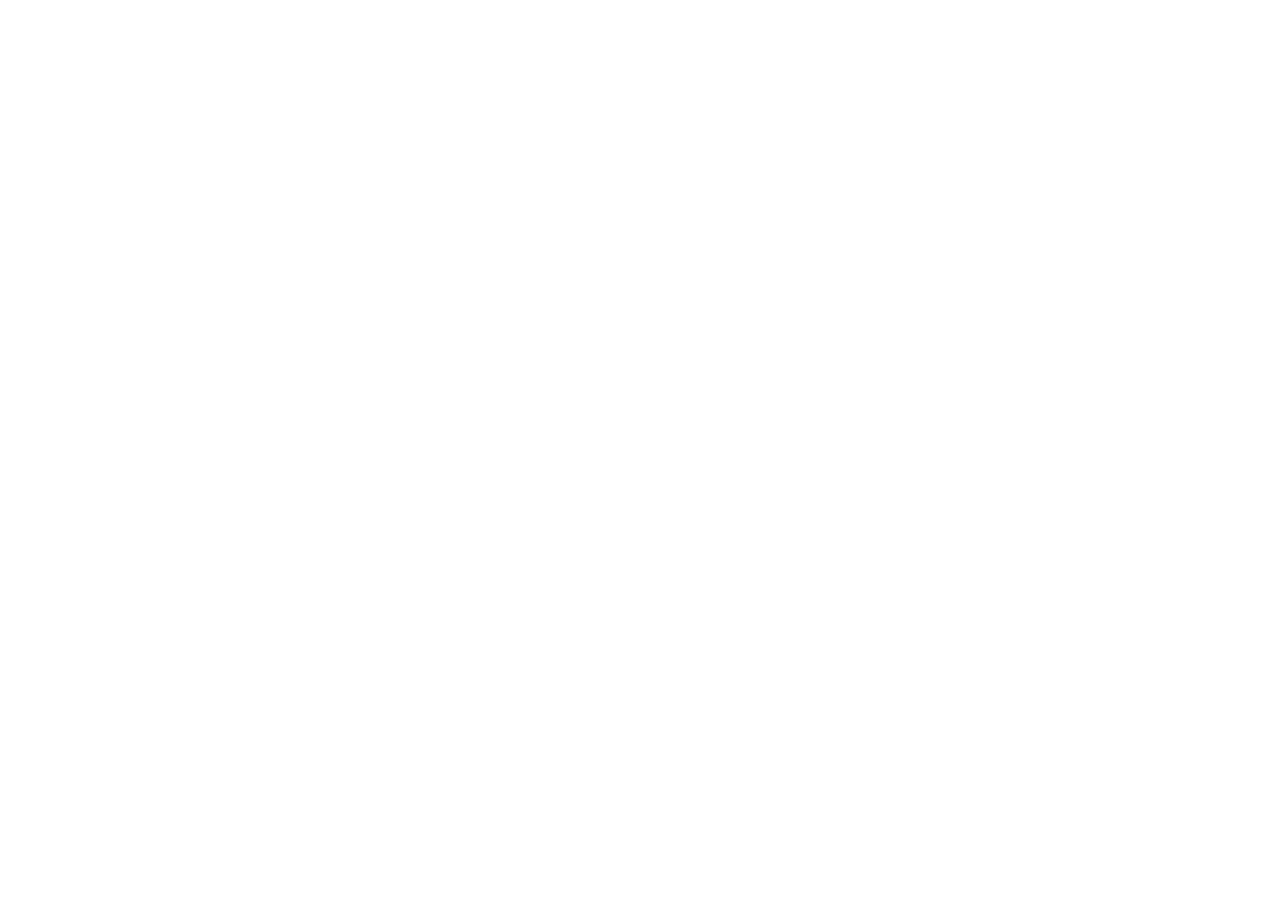
==== index.html @ 82d11ffa "Initial commit" ====
<!DOCTYPE html>
<html>

<head>
    <title>Homepage</title>

    <meta charset="utf-8">
    <meta http-equiv="X-UA-Compatible" content="IE=edge">
    <meta name="viewport" content="width=device-width, initial-scale=1, maximum-scale=1.0, user-scalable=0">
    <meta name="description"
        content="This is an example of a meta description. This will often show up in search results.">

    <!-- Favicon -->
    <link rel="icon" type="image/png" href="">

    <!-- Styles -->
    <link href="assets/css/main.css" rel="stylesheet" type="text/css">
</head>

<body>
    <header></header>
    <main></main>
    <footer></footer>
    <script type="text/javascript" src="assets/scripts/jquery-3.3.1.min.js"></script>
    <script type="text/javascript" src="assets/scripts/bootstrap.min.js"></script>
    <script type="text/javascript" src="assets/scripts/aos.min.js"></script>
    <script type="text/javascript" src="assets/scripts/slick.min.js"></script>
    <script type="text/javascript" src="assets/scripts/main.js"></script>
</body>

</html>
---- assets/css/main.css ----
@import url("bootstrap.min.css");
@import url("aos.min.css");
@import url("slick/slick-theme.min.css");
@import url("slick/slick.min.css");
@media (max-width: 767px) {
  .hidden-xs {
    display: none !important;
  }
}

@media (min-width: 768px) and (max-width: 991px) {
  .hidden-sm {
    display: none !important;
  }
}

@media (min-width: 992px) and (max-width: 1199px) {
  .hidden-md {
    display: none !important;
  }
}

@media (min-width: 1200px) {
  .hidden-lg {
    display: none !important;
  }
}

.visible-xs {
  display: none !important;
}
@media (max-width: 767px) {
  .visible-xs {
    display: block !important;
  }
}

@media (min-width: 1200px) {
  .container.custom-container {
    max-width: 1400px;
  }
}

@media (min-width: 768px) and (max-width: 991px) {
  main {
    overflow: hidden;
  }
}
@media (max-width: 767px) {
  main {
    overflow: hidden;
  }
}

a {
  position: relative;
}
a:focus {
  outline: none;
  text-decoration: none;
}
a:hover {
  text-decoration: none;
  color: inherit;
}
a:active {
  outline: none;
  text-decoration: none;
}
a:visited {
  outline: none;
  text-decoration: none;
}

.flex-row {
  display: -webkit-box;
  display: -ms-flexbox;
  display: flex;
  -ms-flex-wrap: wrap;
  flex-wrap: wrap;
}
@media (max-width: 767px) {
  .flex-row {
    display: initial;
    display: initial;
    display: block;
    -ms-flex-wrap: initial;
    flex-wrap: initial;
  }
}
.flex-row:before, .flex-row:after {
  display: none;
  display: none;
}
.flex-row > [class*=col-] {
  display: -webkit-box;
  display: -ms-flexbox;
  display: flex;
  -webkit-box-orient: vertical;
  -webkit-box-direction: normal;
  -ms-flex-direction: column;
  flex-direction: column;
}
@media (max-width: 767px) {
  .flex-row > [class*=col-] {
    display: initial;
    display: initial;
    display: block;
    -webkit-box-orient: initial;
    -webkit-box-direction: initial;
    -ms-flex-direction: initial;
    flex-direction: initial;
  }
}

.primary-btn {
  background-color: transparent;
  color: #ffffff;
  font-size: 30px;
  line-height: 30px;
  padding: 12px 52px 14px 52px;
  text-align: center;
  border-radius: 0;
  letter-spacing: 1.8px;
  position: relative;
  z-index: 1;
  border: 2px solid #ffffff;
  display: inline-block;
  text-transform: uppercase;
  -webkit-transition: all 0.3s ease;
  -moz-transition: all 0.3s ease;
  -o-transition: all 0.3s ease;
  transition: all 0.3s ease;
  text-transform: uppercase;
}
.primary-btn:hover {
  text-decoration: none;
  outline: 0;
  background-color: #ffffff;
}
.primary-btn:focus {
  text-decoration: none;
  outline: 0;
}
.primary-btn:active {
  outline: 0;
}

@media (max-width: 768px) {
  .container {
    max-width: 100%;
  }
}

@font-face {
  font-family: "Campton Book Italic";
  src: url("../fonts/campton-book-italic/Campton-Regular.eot");
  src: url("../fonts/campton-book-italic/Campton-Regular.eot?#iefix") format("embedded-opentype"), url("../fonts/campton-book-italic/Campton-Regular.woff2") format("woff2"), url("../fonts/campton-book-italic/Campton-Regular.woff") format("woff"), url("../fonts/campton-book-italic/Campton-Regular.ttf") format("truetype"), url("../fonts/campton-book-italic/Campton-Regular.svg#Campton-Regular") format("svg");
  font-weight: normal;
  font-style: normal;
}
@font-face {
  font-family: "Campton Bold";
  src: url("../fonts/campton-bold/Campton-Bold.eot");
  src: url("../fonts/campton-bold/Campton-Bold.eot?#iefix") format("embedded-opentype"), url("../fonts/campton-bold/Campton-Bold.woff2") format("woff2"), url("../fonts/campton-bold/Campton-Bold.woff") format("woff"), url("../fonts/campton-bold/Campton-Bold.ttf") format("truetype"), url("../fonts/campton-bold/Campton-Bold.svg#Campton-Bold") format("svg");
  font-weight: normal;
  font-style: normal;
}
@font-face {
  font-family: "Campton Book";
  src: url("../fonts/campton-book/Campton-Book.eot");
  src: url("../fonts/campton-book/Campton-Book.eot?#iefix") format("embedded-opentype"), url("../fonts/campton-book/Campton-Book.woff2") format("woff2"), url("../fonts/campton-book/Campton-Book.woff") format("woff"), url("../fonts/campton-book/Campton-Book.ttf") format("truetype"), url("../fonts/campton-book/Campton-Book.svg#Campton-Book") format("svg");
  font-weight: normal;
  font-style: normal;
}
@font-face {
  font-family: "Campton ExtraLight";
  src: url("../fonts/campton-/Campton-ExtraLight.eot");
  src: url("../fonts/campton-extra-light/Campton-ExtraLight.eot?#iefix") format("embedded-opentype"), url("../fonts/campton-extra-light/Campton-ExtraLight.woff2") format("woff2"), url("../fonts/campton-extra-light/Campton-ExtraLight.woff") format("woff"), url("../fonts/campton-extra-light/Campton-ExtraLight.ttf") format("truetype"), url("../fonts/campton-extra-light/Campton-ExtraLight.svg#Campton-ExtraLight") format("svg");
  font-weight: normal;
  font-style: normal;
}
@font-face {
  font-family: "Campton Light";
  src: url("../fonts/campton-light/Campton-Light.eot");
  src: url("../fonts/campton-light/Campton-Light.eot?#iefix") format("embedded-opentype"), url("../fonts/campton-light/Campton-Light.woff2") format("woff2"), url("../fonts/campton-light/Campton-Light.woff") format("woff"), url("../fonts/campton-light/Campton-Light.ttf") format("truetype"), url("../fonts/campton-light/Campton-Light.svg#Campton-Light") format("svg");
  font-weight: normal;
  font-style: normal;
}
@font-face {
  font-family: "Campton Medium";
  src: url("../fonts/campton-medium/Campton-Medium.eot");
  src: url("../fonts/campton-medium/Campton-Medium.eot?#iefix") format("embedded-opentype"), url("../fonts/campton-medium/Campton-Medium.woff2") format("woff2"), url("../fonts/campton-medium/Campton-Medium.woff") format("woff"), url("../fonts/campton-medium/Campton-Medium.ttf") format("truetype"), url("../fonts/campton-medium/Campton-Medium.svg#Campton-Medium") format("svg");
  font-weight: normal;
  font-style: normal;
}
@font-face {
  font-family: "Campton Semi Bold";
  src: url("../fonts/campton-semi-bold/Campton-SemiBold.eot");
  src: url("../fonts/campton-semi-bold/Campton-SemiBold.eot?#iefix") format("embedded-opentype"), url("../fonts/campton-semi-bold/Campton-SemiBold.woff2") format("woff2"), url("../fonts/campton-semi-bold/Campton-SemiBold.woff") format("woff"), url("../fonts/campton-semi-bold/Campton-SemiBold.ttf") format("truetype"), url("../fonts/campton-semi-bold/Campton-SemiBold.svg#Campton-SemiBold") format("svg");
  font-weight: normal;
  font-style: normal;
}
@font-face {
  font-family: "Campton Semi Bold Italic";
  src: url("../fonts/campton-semi-bold-italic/Campton-SemiBoldItalic.eot");
  src: url("../fonts/campton-semi-bold-italic/Campton-SemiBoldItalic.eot?#iefix") format("embedded-opentype"), url("../fonts/campton-semi-bold-italic/Campton-SemiBoldItalic.woff2") format("woff2"), url("../fonts/campton-semi-bold-italic/Campton-SemiBoldItalic.woff") format("woff"), url("../fonts/campton-semi-bold-italic/Campton-SemiBoldItalic.ttf") format("truetype"), url("../fonts/campton-semi-bold-italic/Campton-SemiBoldItalic.svg#Campton-SemiBoldItalic") format("svg");
  font-weight: normal;
  font-style: normal;
}

/*# sourceMappingURL=main.css.map */
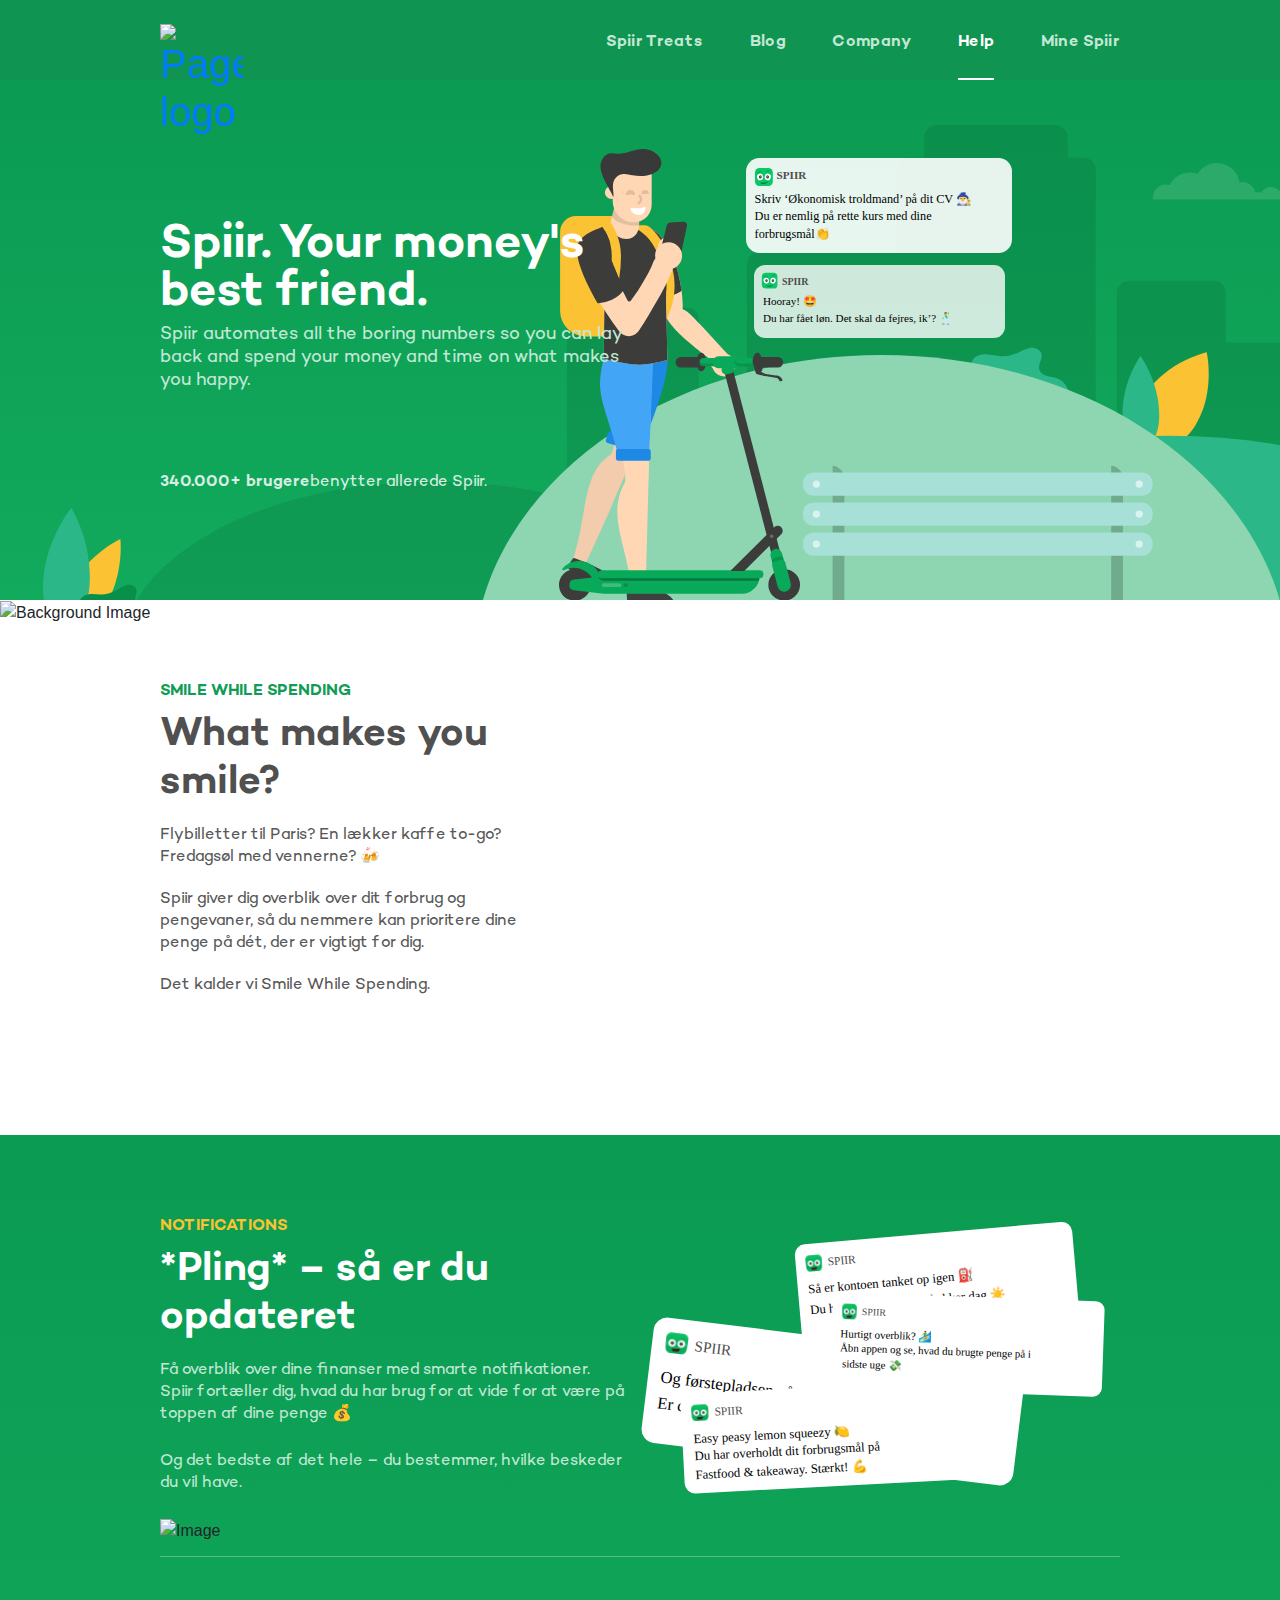
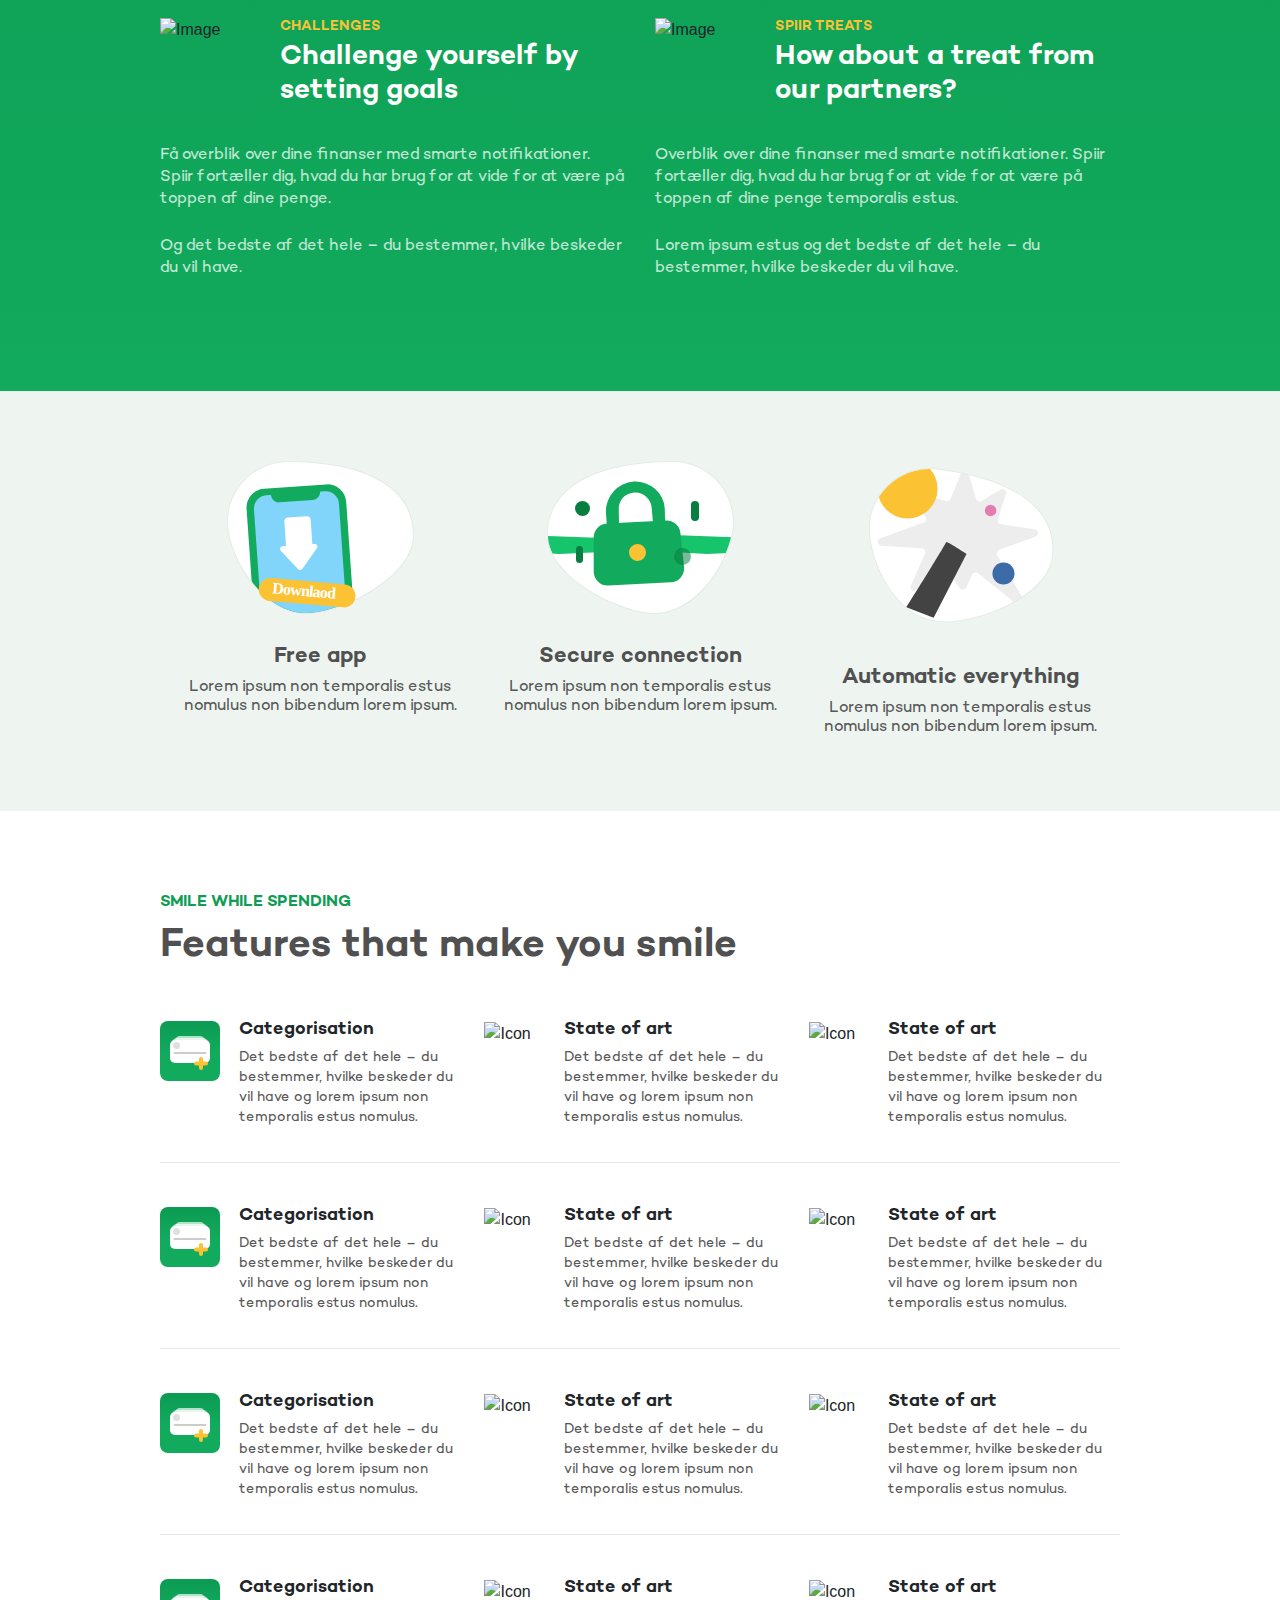
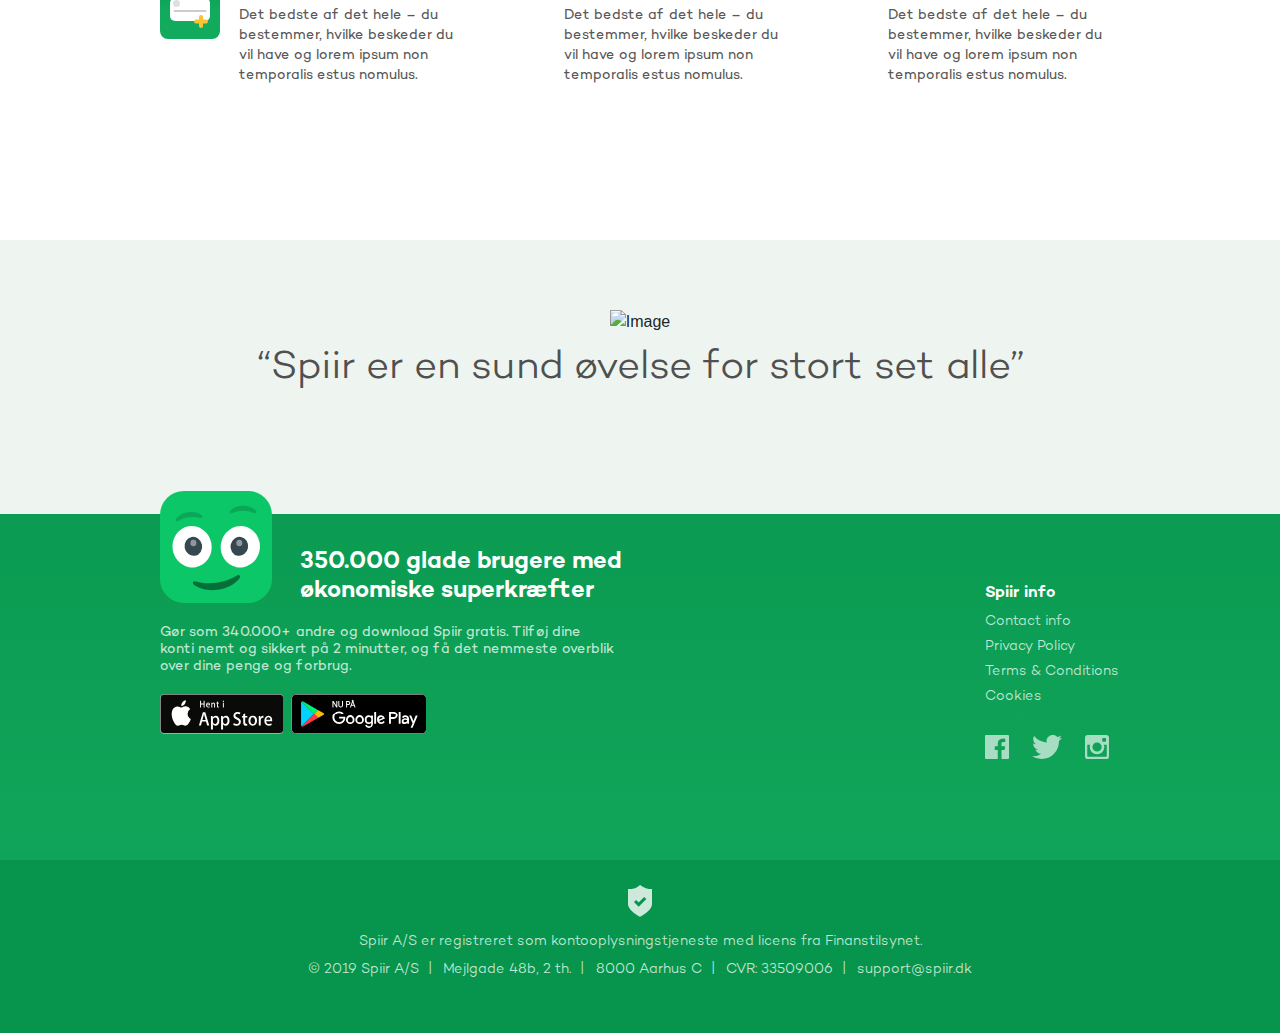
==== commit e4aed077: "Improve behaviour" ====
--- a/index.html
+++ b/index.html
@@ -18,13 +18,417 @@
 </head>
 
 <body>
-    <header></header>
-    <main></main>
-    <footer></footer>
+    <header>
+        <div class="container">
+            <div class="row">
+                <div class="col-sm-12">
+                    <div class="nav-icon-container hidden-lg hidden-md">
+                        <div class="nav-icon"></div>
+                    </div>
+                    <div class="logo-container">
+                        <h1>
+                            <a href="/">
+                                <img class="logo" src="./assets/images/logo.svg" alt="Page logo" />
+                            </a>
+                        </h1>
+                    </div>
+                    <nav>
+                        <ul>
+                            <li>
+                                <a href="#">Spiir Treats</a>
+                            </li>
+                            <li>
+                                <a href="#">Blog</a>
+                            </li>
+                            <li>
+                                <a href="#">Company</a>
+                            </li>
+                            <li class="active">
+                                <a href="#">Help</a>
+                            </li>
+                            <li>
+                                <a href="#">Mine Spiir</a>
+                            </li>
+                        </ul>
+                    </nav>
+                </div>
+            </div>
+        </div>
+    </header>
+    <main>
+        <div class="big-banner-container big-park-banner">
+            <div class="container img-container">
+                <div class="city-flower animate fadeInUp four">
+                    <img src="/assets/images/images/city-flower.svg" alt="Image">
+                </div>
+                <div class="bg-image slow-animate fadeInUp one">
+                    <img src="/assets/images/images/big-park-bg.svg" alt="Image">
+                </div>
+                <div class="person-image very-slow-animate fadeInLeft two">
+                    <img src="/assets/images/images/big-park-person.svg" alt="Image">
+                </div>
+                <div class="small-msg slow-animate fadeInDown three">
+                    <img src="/assets/images/images/small-msg.svg" alt="Image">
+                </div>
+                <div class="big-msg slow-animate fadeInDown five">
+                    <img src="/assets/images/images/big-msg.svg" alt="Image">
+                </div>
+            </div>
+            <div class="container">
+                <div class="row">
+                    <div class="col-lg-6 col-12">
+                        <div class="banner-content">
+                            <h2 class="very-slow-animate fadeInLeft two">Spiir. Your money's best friend.</h2>
+                            <p class="very-slow-animate fadeInLeft two">Spiir automates all the boring numbers so you
+                                can
+                                lay back and spend your money and time on what makes you happy.</p>
+                            <div class="btn-container very-slow-animate fadeInLeft two">
+                                <div class="download-container">
+                                    <a href="#" target="_blank" class="ios-icon"></a>
+                                    <a href="#" target="_blank" class="android-icon"></a>
+                                    <span><b>340.000+ brugere</b>benytter allerede Spiir.</span>
+                                </div>
+                            </div>
+                        </div>
+                    </div>
+                </div>
+            </div>
+        </div>
+        <div class="jarallax-container">
+            <div class="jarallax">
+                <img class="jarallax-img" src="/assets/images/images/home-bg.svg" alt="Background Image">
+            </div>
+            <div class="container">
+                <div class="row">
+                    <div class="col-lg-5 col-12">
+                        <h5>Smile while spending</h5>
+                        <h2>What makes you smile?</h2>
+                        <p>Flybilletter til Paris? En lækker kaffe to-go? Fredagsøl med vennerne? 🍻 +</p>
+                        <p>Spiir giver dig overblik over dit forbrug og pengevaner, så du nemmere kan prioritere dine
+                            penge på dét, der er vigtigt for dig.
+                        </p>
+                        <p>Det kalder vi Smile While Spending.</p>
+                    </div>
+                </div>
+            </div>
+        </div>
+        <div class="home-notifications-container">
+            <div class="container">
+                <div class="row">
+                    <div class="col-lg-6 col-12 two">
+                        <h5>Notifications</h5>
+                        <h2>*Pling* – så er du opdateret</h2>
+                        <p>Få overblik over dine finanser med smarte notifikationer. Spiir fortæller dig, hvad du
+                            har brug for at vide for at være på toppen af dine penge 💰
+                        </p>
+                        <p>Og det bedste af det hele – du bestemmer, hvilke beskeder du vil have. </p>
+                        <img src="/assets/images/icons/notification-img.svg" alt="Image">
+                    </div>
+                    <div class="col-lg-6 col-12 one">
+                        <div class="content-img-container msg-animation-container">
+                            <div class="msg-animation msg-one medium-animate fadeInDown four">
+                                <img src="/assets/images/images/msg-one.svg" alt="image">
+                            </div>
+                            <div class="msg-animation msg-two medium-animate fadeInDown three">
+                                <img src="/assets/images/images/msg-two.svg" alt="image">
+                            </div>
+                            <div class="msg-animation msg-three medium-animate fadeInDown two">
+                                <img src="/assets/images/images/msg-three.svg" alt="image">
+                            </div>
+                            <div class="msg-animation msg-four medium-animate fadeInDown one">
+                                <img src="/assets/images/images/msg-four.svg" alt="image">
+                            </div>
+                        </div>
+                    </div>
+                    <div class="col-12">
+                        <hr>
+                    </div>
+                    <div class="col-lg-6 col-12 four">
+                        <div class="notification-item">
+                            <div class="notification-item-intro">
+                                <div class="img-container">
+                                    <img src="/assets/images/icons/feature-icon1.svg" alt="Image">
+                                </div>
+                                <div class="notification-item-intro-content">
+                                    <h5>Challenges</h5>
+                                    <h3>Challenge yourself by setting goals</h3>
+                                </div>
+                            </div>
+                            <p>Få overblik over dine finanser med smarte notifikationer. Spiir fortæller dig, hvad du
+                                har brug for at vide for at være på toppen af dine penge.
+                            </p>
+                            <p>Og det bedste af det hele – du bestemmer, hvilke beskeder du vil have. </p>
+                        </div>
+                    </div>
+                    <div class="col-lg-6 col-12 five">
+                        <div class="notification-item">
+                            <div class="notification-item-intro">
+                                <div class="img-container">
+                                    <img src="/assets/images/icons/feature-icon2.svg" alt="Image">
+                                </div>
+                                <div class="notification-item-intro-content">
+                                    <h5>Spiir Treats</h5>
+                                    <h3>How about a treat from our partners?</h3>
+                                </div>
+                            </div>
+                            <p>Overblik over dine finanser med smarte notifikationer. Spiir fortæller dig, hvad du har
+                                brug for at vide for at være på toppen af dine penge temporalis estus.
+                            </p>
+                            <p>Lorem ipsum estus og det bedste af det hele – du bestemmer, hvilke beskeder du vil have.
+                            </p>
+                        </div>
+                    </div>
+                </div>
+            </div>
+        </div>
+        <div class="grayBackground">
+            <div class="container">
+                <div class="row">
+                    <div class="col-12">
+                        <div class="three-column-information-container">
+                            <div class="column-information-item">
+                                <div class="img-container">
+                                    <img src="/assets/images/icons/free-app.svg" alt="Image">
+                                </div>
+                                <span>Free app</span>
+                                <p>Lorem ipsum non temporalis estus nomulus non bibendum lorem ipsum.</p>
+                            </div>
+                            <div class="column-information-item">
+                                <div class="img-container">
+                                    <img src="/assets/images/icons/secure-connection.svg" alt="Image">
+                                </div>
+                                <span>Secure connection</span>
+                                <p>Lorem ipsum non temporalis estus nomulus non bibendum lorem ipsum.</p>
+                            </div>
+                            <div class="column-information-item">
+                                <div class="img-container">
+                                    <img src="/assets/images/icons/automatic-everything.svg" alt="Image">
+                                </div>
+                                <span>Automatic everything</span>
+                                <p>Lorem ipsum non temporalis estus nomulus non bibendum lorem ipsum.</p>
+                            </div>
+                        </div>
+                    </div>
+                </div>
+            </div>
+        </div>
+        <div class="container top-spacing">
+            <div class="row">
+                <div class="col-12">
+                    <h5>Smile while spending</h5>
+                    <h2>Features that make you smile</h2>
+                    <div class="feature-item-container">
+                        <div class="feature-item">
+                            <div class="img-container">
+                                <img src="/assets/images/icons/feature-icon.svg" alt="Icon">
+                            </div>
+                            <div class="feature-item-content">
+                                <span class="subtitle">Categorisation</span>
+                                <p>Det bedste af det hele – du bestemmer, hvilke beskeder du vil have og lorem ipsum non
+                                    temporalis estus nomulus.</p>
+                            </div>
+                        </div>
+                        <div class="feature-item">
+                            <div class="img-container">
+                                <img src="/assets/images/icons/feature-icon-2.svg" alt="Icon">
+                            </div>
+                            <div class="feature-item-content">
+                                <span class="subtitle">State of art</span>
+                                <p>Det bedste af det hele – du bestemmer, hvilke beskeder du vil have og lorem ipsum non
+                                    temporalis estus nomulus.</p>
+                            </div>
+                        </div>
+                        <div class="feature-item">
+                            <div class="img-container">
+                                <img src="/assets/images/icons/feature-icon-3.svg" alt="Icon">
+                            </div>
+                            <div class="feature-item-content">
+                                <span class="subtitle">State of art</span>
+                                <p>Det bedste af det hele – du bestemmer, hvilke beskeder du vil have og lorem ipsum non
+                                    temporalis estus nomulus.</p>
+                            </div>
+                        </div>
+                        <hr>
+                        <div class="feature-item">
+                            <div class="img-container">
+                                <img src="/assets/images/icons/feature-icon.svg" alt="Icon">
+                            </div>
+                            <div class="feature-item-content">
+                                <span class="subtitle">Categorisation</span>
+                                <p>Det bedste af det hele – du bestemmer, hvilke beskeder du vil have og lorem ipsum non
+                                    temporalis estus nomulus.</p>
+                            </div>
+                        </div>
+                        <div class="feature-item">
+                            <div class="img-container">
+                                <img src="/assets/images/icons/feature-icon-2.svg" alt="Icon">
+                            </div>
+                            <div class="feature-item-content">
+                                <span class="subtitle">State of art</span>
+                                <p>Det bedste af det hele – du bestemmer, hvilke beskeder du vil have og lorem ipsum non
+                                    temporalis estus nomulus.</p>
+                            </div>
+                        </div>
+                        <div class="feature-item">
+                            <div class="img-container">
+                                <img src="/assets/images/icons/feature-icon-3.svg" alt="Icon">
+                            </div>
+                            <div class="feature-item-content">
+                                <span class="subtitle">State of art</span>
+                                <p>Det bedste af det hele – du bestemmer, hvilke beskeder du vil have og lorem ipsum non
+                                    temporalis estus nomulus.</p>
+                            </div>
+                        </div>
+                        <hr>
+                        <div class="feature-item">
+                            <div class="img-container">
+                                <img src="/assets/images/icons/feature-icon.svg" alt="Icon">
+                            </div>
+                            <div class="feature-item-content">
+                                <span class="subtitle">Categorisation</span>
+                                <p>Det bedste af det hele – du bestemmer, hvilke beskeder du vil have og lorem ipsum non
+                                    temporalis estus nomulus.</p>
+                            </div>
+                        </div>
+                        <div class="feature-item">
+                            <div class="img-container">
+                                <img src="/assets/images/icons/feature-icon-2.svg" alt="Icon">
+                            </div>
+                            <div class="feature-item-content">
+                                <span class="subtitle">State of art</span>
+                                <p>Det bedste af det hele – du bestemmer, hvilke beskeder du vil have og lorem ipsum non
+                                    temporalis estus nomulus.</p>
+                            </div>
+                        </div>
+                        <div class="feature-item">
+                            <div class="img-container">
+                                <img src="/assets/images/icons/feature-icon-2.svg" alt="Icon">
+                            </div>
+                            <div class="feature-item-content">
+                                <span class="subtitle">State of art</span>
+                                <p>Det bedste af det hele – du bestemmer, hvilke beskeder du vil have og lorem ipsum non
+                                    temporalis estus nomulus.</p>
+                            </div>
+                        </div>
+                        <hr>
+                        <div class="feature-item">
+                            <div class="img-container">
+                                <img src="/assets/images/icons/feature-icon.svg" alt="Icon">
+                            </div>
+                            <div class="feature-item-content">
+                                <span class="subtitle">Categorisation</span>
+                                <p>Det bedste af det hele – du bestemmer, hvilke beskeder du vil have og lorem ipsum non
+                                    temporalis estus nomulus.</p>
+                            </div>
+                        </div>
+                        <div class="feature-item">
+                            <div class="img-container">
+                                <img src="/assets/images/icons/feature-icon-2.svg" alt="Icon">
+                            </div>
+                            <div class="feature-item-content">
+                                <span class="subtitle">State of art</span>
+                                <p>Det bedste af det hele – du bestemmer, hvilke beskeder du vil have og lorem ipsum non
+                                    temporalis estus nomulus.</p>
+                            </div>
+                        </div>
+                        <div class="feature-item">
+                            <div class="img-container">
+                                <img src="/assets/images/icons/feature-icon-2.svg" alt="Icon">
+                            </div>
+                            <div class="feature-item-content">
+                                <span class="subtitle">State of art</span>
+                                <p>Det bedste af det hele – du bestemmer, hvilke beskeder du vil have og lorem ipsum non
+                                    temporalis estus nomulus.</p>
+                            </div>
+                        </div>
+                    </div>
+                </div>
+            </div>
+        </div>
+        <div class="grayBackground">
+            <div class="container">
+                <div class="row">
+                    <div class="col-12">
+                        <div class="testimonial-container">
+                            <img src="/assets/images/icons/testimonial-logo.svg" alt="Image">
+                            <p>“Spiir er en sund øvelse for stort set alle”</p>
+                            <div class="star-container four-star"></div>
+                        </div>
+                    </div>
+                </div>
+            </div>
+        </div>
+    </main>
+    <footer>
+        <div class="container">
+            <div class="row">
+                <div class="col-xl-10 col-lg-9 col-md-8 col-12">
+                    <div class="footer-content">
+                        <div class="footer-content-intro">
+                            <img src="/assets/images/icons/footer-logo.svg" alt="Image">
+                            <h4>350.000 glade brugere med økonomiske superkræfter</h4>
+                        </div>
+                        <p>Gør som 340.000+ andre og download Spiir gratis. Tilføj dine konti nemt og sikkert på 2
+                            minutter, og få det nemmeste overblik over dine penge og forbrug.</p>
+                        <div class="download-container">
+                            <a href="#" target="_blank" class="ios-icon"></a>
+                            <a href="#" target="_blank" class="android-icon"></a>
+                        </div>
+                    </div>
+                </div>
+                <div class="col-xl-2 col-lg-3 col-md-4 col-12">
+                    <div class="footer-links">
+                        <span>Spiir info</span>
+                        <ul>
+                            <li><a href="#">Contact info</a></li>
+                            <li><a href="#">Privacy Policy</a></li>
+                            <li><a href="#">Terms & Conditions</a></li>
+                            <li><a href="#">Cookies</a></li>
+                        </ul>
+                        <div class="footer-social-links">
+                            <ul>
+                                <li>
+                                    <a href="#"><img src="/assets/images/icons/footer-fcb.svg" alt="Image"></a>
+                                </li>
+                                <li>
+                                    <a href="#"><img src="/assets/images/icons/footer-twitter.svg" alt="Image"></a>
+                                </li>
+                                <li>
+                                    <a href="#"><img src="/assets/images/icons/footer-insta.svg" alt="Image"></a>
+                                </li>
+                            </ul>
+                        </div>
+                    </div>
+                </div>
+            </div>
+        </div>
+        <div class="footer-info-container">
+            <div class="container">
+                <div class="row">
+                    <div class="col-12">
+                        <img src="/assets/images/icons/footer-secure.svg" alt="Image">
+                        <p>Spiir A/S er registreret som kontooplysningstjeneste med licens fra Finanstilsynet.</p>
+                        <ul>
+                            <li>© 2019 Spiir A/S</li>
+                            <li>Mejlgade 48b, 2 th.</li>
+                            <li>8000 Aarhus C</li>
+                            <li>CVR: 33509006</li>
+                            <li><a href="mailto:support@spiir.dk">support@spiir.dk</a></li>
+                        </ul>
+                    </div>
+                </div>
+            </div>
+        </div>
+    </footer>
     <script type="text/javascript" src="assets/scripts/jquery-3.3.1.min.js"></script>
     <script type="text/javascript" src="assets/scripts/bootstrap.min.js"></script>
     <script type="text/javascript" src="assets/scripts/aos.min.js"></script>
     <script type="text/javascript" src="assets/scripts/slick.min.js"></script>
+    <script type="text/javascript" src="assets/scripts/jarallax-element.min.js"></script>
+    <script type="text/javascript" src="assets/scripts/jarallax-video.min.js"></script>
+    <script type="text/javascript" src="assets/scripts/jarallax.min.js"></script>
+    <script type="text/javascript" src="assets/scripts/jquery.filterizr.min.js"></script>
     <script type="text/javascript" src="assets/scripts/main.js"></script>
 </body>
 
--- a/assets/css/main.css
+++ b/assets/css/main.css
@@ -4,209 +4,2191 @@
 @import url("slick/slick.min.css");
 @media (max-width: 767px) {
   .hidden-xs {
-    display: none !important;
-  }
-}
+    display: none !important; } }
 
 @media (min-width: 768px) and (max-width: 991px) {
   .hidden-sm {
-    display: none !important;
-  }
-}
+    display: none !important; } }
 
 @media (min-width: 992px) and (max-width: 1199px) {
   .hidden-md {
-    display: none !important;
-  }
-}
+    display: none !important; } }
 
 @media (min-width: 1200px) {
   .hidden-lg {
-    display: none !important;
-  }
-}
+    display: none !important; } }
 
 .visible-xs {
-  display: none !important;
-}
-@media (max-width: 767px) {
-  .visible-xs {
-    display: block !important;
-  }
-}
+  display: none !important; }
+  @media (max-width: 767px) {
+    .visible-xs {
+      display: block !important; } }
 
 @media (min-width: 1200px) {
-  .container.custom-container {
-    max-width: 1400px;
-  }
-}
-
-@media (min-width: 768px) and (max-width: 991px) {
-  main {
-    overflow: hidden;
-  }
-}
-@media (max-width: 767px) {
-  main {
-    overflow: hidden;
-  }
-}
+  .container {
+    max-width: 990px; } }
+@media (min-width: 1200px) {
+  .container.img-container {
+    max-width: 1440px; } }
+
+main {
+  margin-top: 80px; }
+  @media (min-width: 768px) and (max-width: 991px) {
+    main {
+      overflow: hidden; } }
+  @media (max-width: 767px) {
+    main {
+      overflow: hidden; } }
+
+h1 {
+  padding: 0;
+  margin: 0; }
+
+h2 {
+  color: #505050;
+  font-family: "Campton Semi Bold";
+  font-size: 40px;
+  line-height: 48px;
+  margin-bottom: 20px; }
+
+h3 {
+  font-family: "Campton Semi Bold";
+  font-size: 28px;
+  line-height: 34px;
+  color: #505050; }
+
+h4 {
+  font-family: "Campton Semi Bold";
+  font-size: 24px;
+  line-height: 29px;
+  color: #505050; }
+
+h5 {
+  font-family: "Campton Semi Bold";
+  text-transform: uppercase;
+  font-size: 16px;
+  line-height: 19px;
+  color: #109C55; }
+
+p {
+  font-family: "Campton Book";
+  color: #585858;
+  font-size: 16px;
+  line-height: 22px;
+  margin-bottom: 20px; }
+
+.subtitle {
+  font-family: "Campton Semi Bold";
+  font-size: 18px;
+  line-height: 22px;
+  display: block;
+  margin: 30px 0 10px 0; }
 
 a {
-  position: relative;
-}
-a:focus {
-  outline: none;
-  text-decoration: none;
-}
-a:hover {
-  text-decoration: none;
-  color: inherit;
-}
-a:active {
-  outline: none;
-  text-decoration: none;
-}
-a:visited {
-  outline: none;
-  text-decoration: none;
-}
+  position: relative; }
+  a:focus {
+    outline: none;
+    text-decoration: none; }
+  a:hover {
+    text-decoration: none;
+    color: inherit; }
+  a:active {
+    outline: none;
+    text-decoration: none; }
+  a:visited {
+    outline: none;
+    text-decoration: none; }
 
 .flex-row {
   display: -webkit-box;
   display: -ms-flexbox;
   display: flex;
   -ms-flex-wrap: wrap;
-  flex-wrap: wrap;
-}
-@media (max-width: 767px) {
-  .flex-row {
-    display: initial;
-    display: initial;
-    display: block;
-    -ms-flex-wrap: initial;
-    flex-wrap: initial;
-  }
-}
-.flex-row:before, .flex-row:after {
-  display: none;
-  display: none;
-}
-.flex-row > [class*=col-] {
-  display: -webkit-box;
-  display: -ms-flexbox;
-  display: flex;
-  -webkit-box-orient: vertical;
-  -webkit-box-direction: normal;
-  -ms-flex-direction: column;
-  flex-direction: column;
-}
-@media (max-width: 767px) {
-  .flex-row > [class*=col-] {
-    display: initial;
-    display: initial;
-    display: block;
-    -webkit-box-orient: initial;
-    -webkit-box-direction: initial;
-    -ms-flex-direction: initial;
-    flex-direction: initial;
-  }
-}
+  flex-wrap: wrap; }
+  @media (max-width: 767px) {
+    .flex-row {
+      display: initial;
+      display: initial;
+      display: block;
+      -ms-flex-wrap: initial;
+      flex-wrap: initial; } }
+  .flex-row:before, .flex-row:after {
+    display: none;
+    display: none; }
+  .flex-row > [class*='col-'] {
+    display: -webkit-box;
+    display: -ms-flexbox;
+    display: flex;
+    -webkit-box-orient: vertical;
+    -webkit-box-direction: normal;
+    -ms-flex-direction: column;
+    flex-direction: column; }
+    @media (max-width: 767px) {
+      .flex-row > [class*='col-'] {
+        display: initial;
+        display: initial;
+        display: block;
+        -webkit-box-orient: initial;
+        -webkit-box-direction: initial;
+        -ms-flex-direction: initial;
+        flex-direction: initial; } }
 
 .primary-btn {
-  background-color: transparent;
+  background-color: #12AA5D;
+  border: 2px solid #12AA5D;
   color: #ffffff;
-  font-size: 30px;
-  line-height: 30px;
-  padding: 12px 52px 14px 52px;
+  font-size: 14px;
+  line-height: 14px;
+  padding: 8px 19px 7px 17px;
   text-align: center;
-  border-radius: 0;
-  letter-spacing: 1.8px;
+  border-radius: 16px;
+  letter-spacing: 0.02em;
   position: relative;
   z-index: 1;
-  border: 2px solid #ffffff;
   display: inline-block;
   text-transform: uppercase;
-  -webkit-transition: all 0.3s ease;
-  -moz-transition: all 0.3s ease;
-  -o-transition: all 0.3s ease;
-  transition: all 0.3s ease;
-  text-transform: uppercase;
-}
-.primary-btn:hover {
-  text-decoration: none;
-  outline: 0;
-  background-color: #ffffff;
-}
-.primary-btn:focus {
-  text-decoration: none;
-  outline: 0;
-}
-.primary-btn:active {
-  outline: 0;
-}
+  -webkit-transition: all 0.5s ease;
+  -moz-transition: all 0.5s ease;
+  -o-transition: all 0.5s ease;
+  transition: all 0.5s ease;
+  font-family: "Campton Book";
+  text-transform: initial;
+  margin-top: 5px; }
+  .primary-btn:hover {
+    text-decoration: none;
+    outline: 0;
+    color: #12AA5D;
+    background: #ffffff; }
+  .primary-btn:focus {
+    text-decoration: none;
+    outline: 0;
+    color: #12AA5D; }
+  .primary-btn:active {
+    outline: 0; }
+  .primary-btn:after {
+    content: "";
+    display: inline-block;
+    background-repeat: no-repeat;
+    background-size: cover;
+    background-image: url("/assets/images/icons/light-green-right-icon.svg");
+    width: 8px;
+    height: 12px;
+    position: relative;
+    top: 1px;
+    margin-left: 18px;
+    -webkit-transition: all 0.5s ease;
+    -moz-transition: all 0.5s ease;
+    -o-transition: all 0.5s ease;
+    transition: all 0.5s ease; }
+  .primary-btn.orange-btn {
+    background-color: #FBC234;
+    border-color: #FBC234; }
+    .primary-btn.orange-btn:hover {
+      background: #ffffff;
+      color: #FBC234; }
+      .primary-btn.orange-btn:hover:after {
+        background-image: url("/assets/images/icons/hover-light-orange-right-icon.svg"); }
+    .primary-btn.orange-btn:focus {
+      background: #ffffff;
+      color: #FBC234; }
+      .primary-btn.orange-btn:focus:after {
+        background-image: url("/assets/images/icons/hover-light-orange-right-icon.svg"); }
+    .primary-btn.orange-btn:after {
+      background-image: url("/assets/images/icons/light-orange-right-icon.svg"); }
+  .primary-btn.no-icon:after {
+    display: none; }
 
 @media (max-width: 768px) {
   .container {
-    max-width: 100%;
-  }
-}
+    max-width: 100%; } }
+
+.grayBackground {
+  background-color: #EEF5F0; }
+
+.greenBackground {
+  background-color: #0B9B52; }
+
+.top-spacing {
+  padding-top: 80px; }
+
+.medium-top-spacing {
+  padding-top: 70px; }
+
+.add-spacing {
+  padding-top: 80px;
+  padding-bottom: 100px; }
+
+.small-spacing {
+  padding-top: 50px;
+  padding-bottom: 100px; }
+
+.half-width {
+  width: 50%; }
+  @media (max-width: 767px) {
+    .half-width {
+      width: 100%; } }
 
 @font-face {
-  font-family: "Campton Book Italic";
-  src: url("../fonts/campton-book-italic/Campton-Regular.eot");
-  src: url("../fonts/campton-book-italic/Campton-Regular.eot?#iefix") format("embedded-opentype"), url("../fonts/campton-book-italic/Campton-Regular.woff2") format("woff2"), url("../fonts/campton-book-italic/Campton-Regular.woff") format("woff"), url("../fonts/campton-book-italic/Campton-Regular.ttf") format("truetype"), url("../fonts/campton-book-italic/Campton-Regular.svg#Campton-Regular") format("svg");
+  font-family: 'Campton Book Italic';
+  src: url("../fonts/campton-book-italic/Campton-BookItalic.eot");
+  src: url("../fonts/campton-book-italic/Campton-BookItalic.eot?#iefix") format("embedded-opentype"), url("../fonts/campton-book-italic/Campton-BookItalic.woff2") format("woff2"), url("../fonts/campton-book-italic/Campton-BookItalic.woff") format("woff"), url("../fonts/campton-book-italic/Campton-BookItalic.ttf") format("truetype"), url("../fonts/campton-book-italic/Campton-BookItalic.svg#Campton-BookItalic") format("svg");
   font-weight: normal;
-  font-style: normal;
-}
+  font-style: italic; }
 @font-face {
-  font-family: "Campton Bold";
+  font-family: 'Campton Bold';
   src: url("../fonts/campton-bold/Campton-Bold.eot");
   src: url("../fonts/campton-bold/Campton-Bold.eot?#iefix") format("embedded-opentype"), url("../fonts/campton-bold/Campton-Bold.woff2") format("woff2"), url("../fonts/campton-bold/Campton-Bold.woff") format("woff"), url("../fonts/campton-bold/Campton-Bold.ttf") format("truetype"), url("../fonts/campton-bold/Campton-Bold.svg#Campton-Bold") format("svg");
-  font-weight: normal;
-  font-style: normal;
-}
+  font-weight: bold;
+  font-style: normal; }
 @font-face {
-  font-family: "Campton Book";
+  font-family: 'Campton Book';
   src: url("../fonts/campton-book/Campton-Book.eot");
   src: url("../fonts/campton-book/Campton-Book.eot?#iefix") format("embedded-opentype"), url("../fonts/campton-book/Campton-Book.woff2") format("woff2"), url("../fonts/campton-book/Campton-Book.woff") format("woff"), url("../fonts/campton-book/Campton-Book.ttf") format("truetype"), url("../fonts/campton-book/Campton-Book.svg#Campton-Book") format("svg");
   font-weight: normal;
-  font-style: normal;
-}
+  font-style: normal; }
 @font-face {
-  font-family: "Campton ExtraLight";
-  src: url("../fonts/campton-/Campton-ExtraLight.eot");
+  font-family: 'Campton Extra Light';
+  src: url("../fonts/campton-extra-light/Campton-ExtraLight.eot");
   src: url("../fonts/campton-extra-light/Campton-ExtraLight.eot?#iefix") format("embedded-opentype"), url("../fonts/campton-extra-light/Campton-ExtraLight.woff2") format("woff2"), url("../fonts/campton-extra-light/Campton-ExtraLight.woff") format("woff"), url("../fonts/campton-extra-light/Campton-ExtraLight.ttf") format("truetype"), url("../fonts/campton-extra-light/Campton-ExtraLight.svg#Campton-ExtraLight") format("svg");
-  font-weight: normal;
-  font-style: normal;
-}
+  font-weight: 200;
+  font-style: normal; }
 @font-face {
-  font-family: "Campton Light";
+  font-family: 'Campton Light';
   src: url("../fonts/campton-light/Campton-Light.eot");
   src: url("../fonts/campton-light/Campton-Light.eot?#iefix") format("embedded-opentype"), url("../fonts/campton-light/Campton-Light.woff2") format("woff2"), url("../fonts/campton-light/Campton-Light.woff") format("woff"), url("../fonts/campton-light/Campton-Light.ttf") format("truetype"), url("../fonts/campton-light/Campton-Light.svg#Campton-Light") format("svg");
-  font-weight: normal;
-  font-style: normal;
-}
+  font-weight: 300;
+  font-style: normal; }
 @font-face {
-  font-family: "Campton Medium";
+  font-family: 'Campton Medium';
   src: url("../fonts/campton-medium/Campton-Medium.eot");
   src: url("../fonts/campton-medium/Campton-Medium.eot?#iefix") format("embedded-opentype"), url("../fonts/campton-medium/Campton-Medium.woff2") format("woff2"), url("../fonts/campton-medium/Campton-Medium.woff") format("woff"), url("../fonts/campton-medium/Campton-Medium.ttf") format("truetype"), url("../fonts/campton-medium/Campton-Medium.svg#Campton-Medium") format("svg");
-  font-weight: normal;
-  font-style: normal;
-}
+  font-weight: 500;
+  font-style: normal; }
 @font-face {
-  font-family: "Campton Semi Bold";
+  font-family: 'Campton Semi Bold';
   src: url("../fonts/campton-semi-bold/Campton-SemiBold.eot");
   src: url("../fonts/campton-semi-bold/Campton-SemiBold.eot?#iefix") format("embedded-opentype"), url("../fonts/campton-semi-bold/Campton-SemiBold.woff2") format("woff2"), url("../fonts/campton-semi-bold/Campton-SemiBold.woff") format("woff"), url("../fonts/campton-semi-bold/Campton-SemiBold.ttf") format("truetype"), url("../fonts/campton-semi-bold/Campton-SemiBold.svg#Campton-SemiBold") format("svg");
-  font-weight: normal;
-  font-style: normal;
-}
+  font-weight: 600;
+  font-style: normal; }
 @font-face {
-  font-family: "Campton Semi Bold Italic";
+  font-family: 'Campton Semi Bold Italic';
   src: url("../fonts/campton-semi-bold-italic/Campton-SemiBoldItalic.eot");
   src: url("../fonts/campton-semi-bold-italic/Campton-SemiBoldItalic.eot?#iefix") format("embedded-opentype"), url("../fonts/campton-semi-bold-italic/Campton-SemiBoldItalic.woff2") format("woff2"), url("../fonts/campton-semi-bold-italic/Campton-SemiBoldItalic.woff") format("woff"), url("../fonts/campton-semi-bold-italic/Campton-SemiBoldItalic.ttf") format("truetype"), url("../fonts/campton-semi-bold-italic/Campton-SemiBoldItalic.svg#Campton-SemiBoldItalic") format("svg");
-  font-weight: normal;
-  font-style: normal;
-}
+  font-weight: 600;
+  font-style: italic; }
+body {
+  overflow-x: hidden; }
+  @media (min-width: 768px) and (max-width: 991px) {
+    body main {
+      margin-top: 90px; } }
+  @media (max-width: 767px) {
+    body main {
+      margin-top: 78px; } }
+  body.menu-open {
+    overflow-y: hidden; }
+    body.menu-open header .nav-icon {
+      background: transparent;
+      transition: top 300ms cubic-bezier(0.23, 1, 0.32, 1), transform 300ms 300ms cubic-bezier(0.23, 1, 0.32, 1); }
+      body.menu-open header .nav-icon:before {
+        opacity: 0;
+        bottom: 0;
+        transform: rotate(-45deg);
+        transition: bottom 300ms cubic-bezier(0.23, 1, 0.32, 1), transform 300ms 300ms cubic-bezier(0.23, 1, 0.32, 1); }
+      body.menu-open header .nav-icon:after {
+        opacity: 0;
+        top: 0;
+        transform: rotate(45deg);
+        transition: top 300ms cubic-bezier(0.23, 1, 0.32, 1), transform 300ms 300ms cubic-bezier(0.23, 1, 0.32, 1); }
+    @media (min-width: 768px) and (max-width: 991px) {
+      body.menu-open header:before {
+        content: "";
+        position: absolute;
+        left: 0;
+        top: 0;
+        height: 100vh;
+        background-color: rgba(255, 255, 255, 0.98);
+        width: 5px; }
+      body.menu-open header:after {
+        content: "";
+        position: absolute;
+        right: 0;
+        top: 0;
+        height: 100vh;
+        background-color: rgba(255, 255, 255, 0.98);
+        width: 5px; } }
+    body.menu-open nav {
+      margin-left: 0%; }
+      @media (min-width: 768px) and (max-width: 991px) {
+        body.menu-open nav {
+          width: 100%; } }
+    body.menu-open footer {
+      margin-left: 100%; }
+      @media (max-width: 767px) {
+        body.menu-open footer {
+          float: left;
+          overflow: hidden;
+          height: 0; } }
+      @media (min-width: 768px) and (max-width: 991px) {
+        body.menu-open footer {
+          float: left;
+          overflow: hidden;
+          height: 0; } }
+
+header {
+  background-color: #12aa5d;
+  z-index: 99;
+  -webkit-transition: all 0.5s;
+  -moz-transition: all 0.5s;
+  transition: all 0.5s;
+  width: 100%;
+  position: fixed;
+  top: 0;
+  left: 0;
+  right: 0; }
+  header:before {
+    content: "";
+    width: 100%;
+    height: 100%;
+    background: rgba(0, 0, 0, 0.13);
+    position: absolute;
+    top: 0;
+    left: 0; }
+  @media (max-width: 767px) {
+    header {
+      height: 78px; } }
+  header .nav-icon-container {
+    position: absolute;
+    top: 26px;
+    right: 16px;
+    width: 24px;
+    height: 24px; }
+  header .nav-icon {
+    width: 24px;
+    height: 2.5px;
+    position: absolute;
+    top: -4px;
+    right: 0px;
+    transform: translateY(16px);
+    -webkit-transform: translateY(16px);
+    -moz-transform: translateY(16px);
+    -ms-transform: translateY(16px);
+    -o-transform: translateY(16px);
+    background: #6D645D;
+    transition: all 0ms 300ms; }
+    header .nav-icon:before {
+      width: 24px;
+      height: 2.5px;
+      content: "";
+      position: absolute;
+      left: 0;
+      bottom: 9px;
+      background: #6D645D;
+      transition: bottom 300ms 300ms cubic-bezier(0.23, 1, 0.32, 1), transform 300ms cubic-bezier(0.23, 1, 0.32, 1); }
+    header .nav-icon:after {
+      width: 24px;
+      height: 2.5px;
+      content: "";
+      position: absolute;
+      left: 0;
+      top: 9px;
+      background: #6D645D;
+      transition: top 300ms 300ms cubic-bezier(0.23, 1, 0.32, 1), transform 300ms cubic-bezier(0.23, 1, 0.32, 1); }
+  header .logo-container {
+    float: left;
+    text-align: left;
+    width: 83px;
+    height: 39px;
+    position: absolute;
+    top: 23.5px;
+    left: 15px;
+    -webkit-transition: all 0.5s;
+    -moz-transition: all 0.5s;
+    transition: all 0.5s; }
+    header .logo-container a {
+      -webkit-transition: all 0.5s;
+      -moz-transition: all 0.5s;
+      transition: all 0.5s;
+      position: relative; }
+    header .logo-container .logo {
+      height: auto;
+      visibility: visible;
+      opacity: 1;
+      display: block; }
+    header .logo-container img {
+      width: 83px;
+      height: 39px;
+      -webkit-transition: all 0.5s;
+      -moz-transition: all 0.5s;
+      transition: all 0.5s;
+      position: relative; }
+  header nav {
+    text-align: right;
+    position: relative;
+    margin: 0;
+    background: none;
+    display: inline-block;
+    float: right;
+    transition: margin-left 1s ease;
+    -webkit-transition: margin-left 1s ease; }
+    @media (max-width: 767px) {
+      header nav {
+        margin-left: -100%;
+        width: 100%;
+        position: absolute;
+        top: 0;
+        left: 0;
+        height: 100vh;
+        overflow-y: auto;
+        background-color: rgba(255, 255, 255, 0.98); } }
+    @media (max-width: 767px) and (orientation: landscape) {
+      header nav {
+        padding-bottom: 320px; } }
+    @media (min-width: 768px) and (max-width: 991px) {
+      header nav {
+        margin-left: -100%;
+        width: 0;
+        position: absolute;
+        top: 0;
+        left: 0;
+        height: 100vh;
+        overflow-y: auto;
+        background-color: rgba(255, 255, 255, 0.98); } }
+    header nav ul {
+      padding: 0;
+      text-align: right;
+      list-style: none;
+      width: auto;
+      display: block;
+      margin-bottom: 0; }
+      @media (max-width: 767px) {
+        header nav ul {
+          margin-left: 0;
+          margin-top: 80px; } }
+      @media (min-width: 768px) and (max-width: 991px) {
+        header nav ul {
+          margin-left: 0;
+          margin-top: 80px; } }
+      header nav ul li {
+        list-style: none;
+        display: inline-block;
+        margin-bottom: 0;
+        background: none;
+        cursor: pointer;
+        padding: 0 42px 0 0;
+        position: relative; }
+        @media (max-width: 767px) {
+          header nav ul li {
+            width: 100%;
+            text-align: center;
+            padding: 0;
+            margin-bottom: 28px; } }
+        @media (min-width: 992px) and (max-width: 1199px) {
+          header nav ul li {
+            padding-right: 20px; } }
+        @media (min-width: 768px) and (max-width: 991px) {
+          header nav ul li {
+            width: 100%;
+            text-align: center;
+            padding: 0;
+            margin-bottom: 28px; } }
+        header nav ul li:last-child {
+          padding-right: 0; }
+          @media (max-width: 767px) {
+            header nav ul li:last-child {
+              margin-bottom: 0; } }
+          @media (min-width: 768px) and (max-width: 991px) {
+            header nav ul li:last-child {
+              margin-bottom: 0; } }
+        header nav ul li.active a {
+          color: #ffffff; }
+          header nav ul li.active a:before {
+            visibility: visible;
+            -webkit-transform: scaleX(1);
+            -moz-transform: scaleX(1);
+            -ms-transform: scaleX(1);
+            -o-transform: scaleX(1);
+            transform: scaleX(1); }
+        header nav ul li a {
+          position: relative;
+          padding: 0;
+          font-size: 16px;
+          line-height: 16px;
+          color: #C2E8D5;
+          font-family: "Campton Semi Bold";
+          letter-spacing: 0.02em;
+          padding: 33px 0 31px 0;
+          display: block; }
+          @media (max-width: 767px) {
+            header nav ul li a {
+              font-size: 19px;
+              letter-spacing: 0;
+              line-height: 26px;
+              display: inline-block; } }
+          @media (min-width: 768px) and (max-width: 991px) {
+            header nav ul li a {
+              font-size: 19px;
+              letter-spacing: 0;
+              line-height: 26px;
+              display: inline-block; } }
+          header nav ul li a:hover {
+            color: #ffffff; }
+            header nav ul li a:hover:before {
+              visibility: visible;
+              -webkit-transform: scaleX(1);
+              -moz-transform: scaleX(1);
+              -ms-transform: scaleX(1);
+              -o-transform: scaleX(1);
+              transform: scaleX(1); }
+          header nav ul li a:before {
+            content: "";
+            position: absolute;
+            width: 100%;
+            height: 2px;
+            bottom: 0;
+            left: 0;
+            visibility: hidden;
+            -webkit-transform: scaleX(0);
+            -moz-transform: scaleX(0);
+            -ms-transform: scaleX(0);
+            -o-transform: scaleX(0);
+            transform: scaleX(0);
+            -webkit-transition: all 0.3s ease-in-out 0s;
+            -moz-transition: all 0.3s ease-in-out 0s;
+            -ms-transition: all 0.3s ease-in-out 0s;
+            -o-transition: all 0.3s ease-in-out 0s;
+            transition: all 0.3s ease-in-out 0s;
+            background: #ffffff; }
+          header nav ul li a:focus {
+            text-decoration: none;
+            outline: none; }
+            header nav ul li a:focus:before {
+              visibility: visible;
+              -webkit-transform: scaleX(1);
+              -moz-transform: scaleX(1);
+              -ms-transform: scaleX(1);
+              -o-transform: scaleX(1);
+              transform: scaleX(1); }
+
+footer {
+  padding: 32px 0 0 0;
+  background: linear-gradient(#0b9b52 0%, #12aa5d 100%); }
+  footer .download-container {
+    margin-top: 0; }
+    footer .download-container a {
+      margin-right: 3.5px; }
+      footer .download-container a:before {
+        height: 40px; }
+      footer .download-container a.ios-icon:before {
+        width: 123px;
+        background: url("/assets/images/icons/footer-ios.svg"); }
+      footer .download-container a.android-icon:before {
+        width: 135px;
+        background: url("/assets/images/icons/footer-android.svg"); }
+  footer .footer-info-container {
+    background-color: #07944D;
+    text-align: center;
+    padding: 25px 0 50px 0;
+    margin-top: 101px; }
+    footer .footer-info-container p {
+      color: #C2E8D5;
+      font-family: "Campton Light";
+      font-size: 14px;
+      line-height: 28px;
+      margin-bottom: 0; }
+    footer .footer-info-container ul {
+      list-style: none;
+      margin: 0;
+      padding: 0; }
+      footer .footer-info-container ul li {
+        position: relative;
+        color: #C2E8D5;
+        font-family: "Campton Light";
+        font-size: 14px;
+        line-height: 28px;
+        display: inline-block;
+        margin-right: 20px; }
+        footer .footer-info-container ul li:after {
+          content: "|";
+          color: #C2E8D5;
+          font-size: 14px;
+          line-height: 14px;
+          position: absolute;
+          top: 6px;
+          right: -14px; }
+        footer .footer-info-container ul li:last-child {
+          margin-right: 0; }
+          footer .footer-info-container ul li:last-child:after {
+            display: none; }
+        footer .footer-info-container ul li a {
+          color: #C2E8D5;
+          position: relative; }
+          footer .footer-info-container ul li a:after {
+            content: "";
+            position: absolute;
+            width: 100%;
+            height: 1px;
+            bottom: 0;
+            left: 0;
+            visibility: hidden;
+            -webkit-transform: scaleX(0);
+            -moz-transform: scaleX(0);
+            -ms-transform: scaleX(0);
+            -o-transform: scaleX(0);
+            transform: scaleX(0);
+            -webkit-transition: all 0.3s ease-in-out 0s;
+            -moz-transition: all 0.3s ease-in-out 0s;
+            -ms-transition: all 0.3s ease-in-out 0s;
+            -o-transition: all 0.3s ease-in-out 0s;
+            transition: all 0.3s ease-in-out 0s;
+            background: #C2E8D5; }
+          footer .footer-info-container ul li a:hover {
+            color: #C2E8D5; }
+            footer .footer-info-container ul li a:hover:after {
+              visibility: visible;
+              -webkit-transform: scaleX(1);
+              -moz-transform: scaleX(1);
+              -ms-transform: scaleX(1);
+              -o-transform: scaleX(1);
+              transform: scaleX(1); }
+          footer .footer-info-container ul li a:focus {
+            color: #C2E8D5; }
+    footer .footer-info-container img {
+      width: 23.89px;
+      height: 31.83px;
+      margin-bottom: 10px; }
+  footer .footer-content {
+    width: 70%;
+    margin-top: -55px; }
+    footer .footer-content h4 {
+      color: #ffffff;
+      vertical-align: bottom;
+      display: inline-block;
+      width: calc(100% - 142px);
+      margin: 0; }
+    footer .footer-content .footer-content-intro {
+      margin-bottom: 20px; }
+      footer .footer-content .footer-content-intro img {
+        width: 112px;
+        height: 112px;
+        margin-right: 24px;
+        vertical-align: bottom;
+        display: inline-block; }
+    footer .footer-content p {
+      color: #C2E8D5;
+      font-size: 14px;
+      line-height: 17px;
+      width: 82%; }
+  footer .footer-links {
+    margin-top: 36px; }
+    footer .footer-links span {
+      color: #ffffff;
+      font-family: "Campton Semi Bold";
+      font-size: 16px;
+      line-height: 19px;
+      margin-bottom: 7px;
+      display: block; }
+    footer .footer-links ul {
+      list-style: none;
+      margin: 0;
+      padding: 0; }
+      footer .footer-links ul li {
+        position: relative; }
+        footer .footer-links ul li:last-child {
+          margin-right: 0; }
+          footer .footer-links ul li:last-child:after {
+            display: none; }
+        footer .footer-links ul li a {
+          color: #C2E8D5;
+          position: relative;
+          font-family: "Campton Light";
+          font-size: 14px;
+          line-height: 24px; }
+          footer .footer-links ul li a:after {
+            content: "";
+            position: absolute;
+            width: 100%;
+            height: 1px;
+            bottom: 0;
+            left: 0;
+            visibility: hidden;
+            -webkit-transform: scaleX(0);
+            -moz-transform: scaleX(0);
+            -ms-transform: scaleX(0);
+            -o-transform: scaleX(0);
+            transform: scaleX(0);
+            -webkit-transition: all 0.3s ease-in-out 0s;
+            -moz-transition: all 0.3s ease-in-out 0s;
+            -ms-transition: all 0.3s ease-in-out 0s;
+            -o-transition: all 0.3s ease-in-out 0s;
+            transition: all 0.3s ease-in-out 0s;
+            background: #C2E8D5; }
+          footer .footer-links ul li a:hover {
+            color: #C2E8D5; }
+            footer .footer-links ul li a:hover:after {
+              visibility: visible;
+              -webkit-transform: scaleX(1);
+              -moz-transform: scaleX(1);
+              -ms-transform: scaleX(1);
+              -o-transform: scaleX(1);
+              transform: scaleX(1); }
+          footer .footer-links ul li a:focus {
+            color: #C2E8D5; }
+    footer .footer-links .footer-social-links {
+      margin-top: 25px; }
+      footer .footer-links .footer-social-links ul {
+        list-style: none;
+        margin: 0;
+        padding: 0; }
+        footer .footer-links .footer-social-links ul li {
+          position: relative;
+          color: #C2E8D5;
+          display: inline-block;
+          margin-right: 19px; }
+          footer .footer-links .footer-social-links ul li img {
+            height: 24px;
+            -webkit-transition: all 0.3s ease;
+            -moz-transition: all 0.3s ease;
+            -o-transition: all 0.3s ease;
+            transition: all 0.3s ease;
+            opacity: 0.8; }
+          footer .footer-links .footer-social-links ul li:last-child {
+            margin-right: 0; }
+            footer .footer-links .footer-social-links ul li:last-child:after {
+              display: none; }
+          footer .footer-links .footer-social-links ul li a {
+            position: relative; }
+            footer .footer-links .footer-social-links ul li a:after {
+              display: none; }
+            footer .footer-links .footer-social-links ul li a:hover {
+              color: #C2E8D5; }
+              footer .footer-links .footer-social-links ul li a:hover img {
+                opacity: 1; }
+            footer .footer-links .footer-social-links ul li a:focus {
+              color: #C2E8D5; }
+
+.three-column-information-container {
+  padding: 70px 0 76px 0;
+  display: flex; }
+  .three-column-information-container .column-information-item {
+    text-align: center;
+    display: flex;
+    flex-flow: column nowrap;
+    justify-content: flex-start;
+    align-items: center;
+    flex: 1 1 0%;
+    width: auto; }
+    .three-column-information-container .column-information-item span {
+      font-family: "Campton Semi Bold";
+      color: #505050;
+      font-size: 22px;
+      line-height: 27px;
+      display: block;
+      margin-bottom: 8px; }
+    .three-column-information-container .column-information-item p {
+      line-height: 19px;
+      padding: 0 5px;
+      margin: 0; }
+    .three-column-information-container .column-information-item .img-container {
+      margin-bottom: 27px; }
+
+.jarallax-container {
+  position: relative;
+  margin: 0;
+  padding: 80px 0 120px 0; }
+  @media all and (-ms-high-contrast: none) {
+    .jarallax-container {
+      overflow: hidden; } }
+  .jarallax-container .jarallax {
+    height: 100%;
+    position: absolute;
+    left: 0;
+    top: 0;
+    right: 0;
+    bottom: 0;
+    z-index: 0; }
+    @media (max-width: 767px) {
+      .jarallax-container .jarallax {
+        position: relative;
+        height: auto; } }
+    .jarallax-container .jarallax .jarallax-img {
+      object-position: right !important; }
+      @media all and (-ms-high-contrast: none) {
+        .jarallax-container .jarallax .jarallax-img {
+          object-position: 50% 50% !important;
+          background-position-x: right !important;
+          right: 0;
+          background-size: cover;
+          background-repeat: no-repeat;
+          background-position: 100% 50%;
+          width: 100% !important; } }
+  .jarallax-container.green-container {
+    padding: 80px 0 80px 0; }
+
+.download-container {
+  margin-top: 50px; }
+  .download-container a {
+    display: inline-block;
+    margin-right: 5.5px; }
+    .download-container a:last-child {
+      margin-right: 0; }
+    .download-container a:hover:before {
+      opacity: 0.8; }
+    .download-container a:before {
+      content: "";
+      background-repeat: no-repeat;
+      background-size: cover;
+      display: block;
+      -webkit-transition: all 0.3s ease;
+      -moz-transition: all 0.3s ease;
+      -o-transition: all 0.3s ease;
+      transition: all 0.3s ease;
+      height: 48px; }
+    .download-container a.ios-icon:before {
+      width: 148px;
+      background: url("/assets/images/icons/content-ios.svg"); }
+    .download-container a.android-icon:before {
+      width: 163px;
+      background: url("/assets/images/icons/content-android.svg"); }
+
+.img-container img {
+  max-width: 100%;
+  max-height: 100%;
+  object-fit: contain; }
+
+.content-img-container {
+  margin-top: 38px; }
+  .content-img-container img {
+    max-width: 100%;
+    max-height: 100%;
+    object-fit: contain; }
+
+.blog-social ul {
+  list-style: none;
+  padding: 0;
+  margin: 0; }
+  .blog-social ul li {
+    display: inline-block;
+    margin-right: 25px; }
+    .blog-social ul li:last-child {
+      margin-right: 0; }
+    .blog-social ul li a img {
+      -webkit-transition: all 0.3s ease;
+      -moz-transition: all 0.3s ease;
+      -o-transition: all 0.3s ease;
+      transition: all 0.3s ease;
+      opacity: 0.6; }
+    .blog-social ul li a.fcb-icon img {
+      width: 38.66px;
+      height: 38.4px; }
+    .blog-social ul li a.insta-icon img {
+      width: 38.4px;
+      height: 38.4px; }
+    .blog-social ul li a.twitter-icon img {
+      width: 38.89px;
+      height: 31.73px; }
+    .blog-social ul li a:hover img {
+      opacity: 1; }
+
+.feature-item-container {
+  padding-bottom: 155px;
+  margin-top: 55px; }
+  .feature-item-container hr {
+    margin: 35px 0 44px 0;
+    border-color: #E4EBE6; }
+  .feature-item-container .feature-item {
+    display: inline-block;
+    width: calc(100% / 3 - 10px);
+    margin-right: 10px; }
+    .feature-item-container .feature-item:nth-child(4n + 3) {
+      margin-right: 0; }
+    @media (max-width: 767px) {
+      .feature-item-container .feature-item {
+        width: 100%; } }
+    @media (max-width: 767px) and (orientation: landscape) {
+      .feature-item-container .feature-item {
+        width: calc(100% / 2 - 10px); } }
+    .feature-item-container .feature-item .img-container {
+      width: 60px;
+      margin-right: 15px;
+      display: inline-block;
+      vertical-align: top; }
+    .feature-item-container .feature-item .feature-item-content {
+      display: inline-block;
+      vertical-align: top;
+      width: calc(100% - 82px); }
+      .feature-item-container .feature-item .feature-item-content .subtitle {
+        margin: -4px 0 8px 0; }
+      .feature-item-container .feature-item .feature-item-content p {
+        font-size: 14px;
+        line-height: 20px;
+        margin: 0; }
+
+.testimonial-container {
+  text-align: center;
+  padding: 70px 0 80px 0; }
+  .testimonial-container p {
+    font-family: "Campton Light";
+    font-size: 40px;
+    line-height: 48px;
+    color: #505050;
+    margin-bottom: 10px; }
+  .testimonial-container .star-container {
+    width: 313px;
+    height: 36px;
+    position: relative;
+    margin: 0 auto; }
+    .testimonial-container .star-container:after {
+      content: "";
+      width: 313px;
+      height: 36px;
+      background-repeat: no-repeat;
+      background-size: cover;
+      display: block;
+      background-image: url("/assets/images/icons/five-star.svg"); }
+    .testimonial-container .star-container.four-star:after {
+      background-image: url("/assets/images/icons/four-star.svg"); }
+    .testimonial-container .star-container.three-star:after {
+      background-image: url("/assets/images/icons/three-star.svg"); }
+    .testimonial-container .star-container.two-star:after {
+      background-image: url("/assets/images/icons/two-star.svg"); }
+    .testimonial-container .star-container.one-star:after {
+      background-image: url("/assets/images/icons/one-star.svg"); }
+  .testimonial-container img {
+    margin-bottom: 6px;
+    max-width: 100%;
+    max-height: 100%; }
+
+.accordion-container {
+  background: #fff;
+  border: 1px solid #e4ebe6;
+  border-radius: 8px; }
+  .accordion-container .card {
+    border-radius: 0;
+    border: none;
+    border-bottom: 1px solid #E4EBE6;
+    background: transparent; }
+    .accordion-container .card:last-child {
+      border-bottom: none; }
+    .accordion-container .card .card-header {
+      background: transparent;
+      border-radius: 0;
+      border: none;
+      padding: 15px 15px 15px 82px; }
+      .accordion-container .card .card-header button {
+        border: none;
+        background: transparent;
+        box-shadow: none;
+        padding: 0;
+        font-family: "Campton Semi Bold";
+        font-size: 18px;
+        line-height: 18px;
+        color: #505050;
+        position: relative; }
+        .accordion-container .card .card-header button:focus {
+          outline: none;
+          box-shadow: none; }
+        .accordion-container .card .card-header button:hover:after {
+          visibility: visible;
+          -webkit-transform: scaleX(1);
+          -moz-transform: scaleX(1);
+          -ms-transform: scaleX(1);
+          -o-transform: scaleX(1);
+          transform: scaleX(1); }
+        .accordion-container .card .card-header button:after {
+          content: "";
+          position: absolute;
+          width: 100%;
+          height: 2px;
+          bottom: -5px;
+          left: 0;
+          visibility: hidden;
+          -webkit-transform: scaleX(0);
+          -moz-transform: scaleX(0);
+          -ms-transform: scaleX(0);
+          -o-transform: scaleX(0);
+          transform: scaleX(0);
+          -webkit-transition: all 0.3s ease-in-out 0s;
+          -moz-transition: all 0.3s ease-in-out 0s;
+          -ms-transition: all 0.3s ease-in-out 0s;
+          -o-transition: all 0.3s ease-in-out 0s;
+          transition: all 0.3s ease-in-out 0s;
+          background: #505050; }
+      .accordion-container .card .card-header [data-toggle="collapse"].accordion-icon:before {
+        content: "";
+        position: absolute;
+        top: 5px;
+        left: -59px;
+        width: 15px;
+        height: 10px;
+        background-repeat: no-repeat;
+        background-size: cover;
+        background-image: url("/assets/images/icons/green-up.svg"); }
+      .accordion-container .card .card-header [data-toggle="collapse"].collapsed.accordion-icon:before {
+        content: "";
+        background-image: url("/assets/images/icons/green-down.svg"); }
+    .accordion-container .card .card-body {
+      padding: 0 30px 25px 82px; }
+      .accordion-container .card .card-body p {
+        margin-bottom: 25px; }
+
+.green-container {
+  background-color: #0B9B52; }
+  .green-container h5 {
+    color: #FBC234; }
+  .green-container h2 {
+    color: #ffffff;
+    margin-bottom: 10px; }
+  .green-container p {
+    color: #C2E8D5;
+    width: 67%; }
+
+.num-counter-container {
+  display: flex;
+  padding: 36px 0 50px 0;
+  width: 100%; }
+  .num-counter-container .num-counter-item {
+    text-align: center;
+    display: flex;
+    flex-flow: column nowrap;
+    justify-content: flex-start;
+    align-items: center;
+    flex: 1 1 0%;
+    width: auto;
+    position: relative; }
+    .num-counter-container .num-counter-item span {
+      display: block; }
+      .num-counter-container .num-counter-item span.num {
+        text-transform: uppercase;
+        color: #12AA5D;
+        font-family: "Campton Light";
+        font-size: 72px;
+        line-height: 86px;
+        min-height: 86px; }
+      .num-counter-container .num-counter-item span.text {
+        font-family: "Campton Book";
+        font-size: 16px;
+        line-height: 19px;
+        color: #505050; }
+    .num-counter-container .num-counter-item:nth-child(1) span.num:after {
+      content: "K";
+      display: inline-block; }
+    .num-counter-container .num-counter-item:nth-child(2) span.num:after {
+      content: "+";
+      display: inline-block; }
+    .num-counter-container .num-counter-item:after {
+      content: "";
+      background: #D8D8D8;
+      width: 1px;
+      height: 112px;
+      display: inline-block;
+      position: absolute;
+      top: 3px;
+      right: -5px; }
+    .num-counter-container .num-counter-item:last-child:after {
+      display: none; }
+
+.subscribe-form {
+  margin-top: 25px; }
+  .subscribe-form .primary-btn {
+    display: inline-block;
+    vertical-align: top;
+    margin-top: 0; }
+  .subscribe-form .form-group {
+    vertical-align: top;
+    display: inline-block;
+    margin-right: 4px;
+    margin-bottom: 0; }
+    .subscribe-form .form-group.error span.error-msg {
+      display: block; }
+    .subscribe-form .form-group .input-group {
+      position: relative; }
+    .subscribe-form .form-group input {
+      font-family: "Campton Book";
+      color: #828282;
+      font-size: 14px;
+      line-height: 22px;
+      background: #ffffff;
+      width: 100%;
+      padding: 4.5px 17px 4.5px 18px;
+      border: 1px solid transparent;
+      border-radius: 16px;
+      width: 380px; }
+      @media (max-width: 767px) {
+        .subscribe-form .form-group input {
+          display: block; } }
+      .subscribe-form .form-group input::-webkit-input-placeholder {
+        /* Chrome/Opera/Safari */
+        font-family: "Campton Book";
+        color: #828282;
+        font-size: 14px;
+        line-height: 22px;
+        padding: 13px 17px 13px 0; }
+      .subscribe-form .form-group input::-moz-placeholder {
+        /* Firefox 19+ */
+        font-family: "Campton Book";
+        color: #828282;
+        font-size: 14px;
+        line-height: 22px;
+        padding: 13px 17px 13px 0; }
+      .subscribe-form .form-group input:-ms-input-placeholder {
+        /* IE 10+ */
+        font-family: "Campton Book";
+        color: #828282;
+        font-size: 14px;
+        line-height: 22px;
+        padding: 13px 17px 13px 0; }
+      .subscribe-form .form-group input:-moz-placeholder {
+        /* Firefox 18- */
+        font-family: "Campton Book";
+        color: #828282;
+        font-size: 14px;
+        line-height: 22px;
+        padding: 13px 17px 13px 0; }
+      .subscribe-form .form-group input:focus {
+        outline: none;
+        box-shadow: none;
+        -webkit-transition: all 0.3s ease;
+        -moz-transition: all 0.3s ease;
+        -o-transition: all 0.3s ease;
+        transition: all 0.3s ease; }
+    .subscribe-form .form-group span.error-msg {
+      display: none;
+      position: absolute;
+      top: 49%;
+      right: 10px;
+      color: #D1001A;
+      font-family: "Campton Light";
+      font-size: 12px;
+      line-height: 12px;
+      transform: translateY(-50%);
+      -webkit-transform: translateY(-50%);
+      -moz-transform: translateY(-50%);
+      -ms-transform: translateY(-50%);
+      -o-transform: translateY(-50%); }
+
+.home-notifications-container {
+  background: linear-gradient(#0b9b52 0%, #12aa5d 100%);
+  padding: 80px 0 88px 0; }
+  .home-notifications-container hr {
+    border-color: rgba(255, 255, 255, 0.3);
+    margin: 13px 0 60px 0; }
+  .home-notifications-container p {
+    color: #C2E8D5;
+    margin-bottom: 25px; }
+  .home-notifications-container h2 {
+    color: #ffffff; }
+  .home-notifications-container h5 {
+    color: #FBC234; }
+  .home-notifications-container img {
+    max-width: 100%;
+    max-height: 100%;
+    object-fit: contain; }
+
+.notification-item h3 {
+  color: #ffffff; }
+.notification-item h5 {
+  font-size: 14px;
+  line-height: 17px;
+  margin-bottom: 3px; }
+.notification-item .img-container {
+  display: inline-block;
+  width: 96px;
+  vertical-align: top;
+  margin-right: 20px; }
+.notification-item .notification-item-intro-content {
+  display: inline-block;
+  width: calc(100% - 123px);
+  vertical-align: top; }
+.notification-item .notification-item-intro {
+  margin-bottom: 30px; }
+
+.msg-animation-container .msg-animation {
+  position: absolute; }
+  .msg-animation-container .msg-animation.msg-one {
+    top: 6px;
+    right: 55px; }
+  .msg-animation-container .msg-animation.msg-two {
+    top: 101px;
+    left: 0; }
+  .msg-animation-container .msg-animation.msg-three {
+    bottom: 146px;
+    right: 30px; }
+  .msg-animation-container .msg-animation.msg-four {
+    bottom: 49px;
+    left: 40px; }
+
+.msg-animation-container .medium-animate {
+  -webkit-animation-duration: initial;
+  animation-duration: initial;
+  -webkit-animation-fill-mode: none;
+  animation-fill-mode: none; }
+.msg-animation-container.start-animation .medium-animate {
+  -webkit-animation-duration: 1.5s;
+  animation-duration: 1.5s;
+  -webkit-animation-fill-mode: both;
+  animation-fill-mode: both; }
+
+.filter-nav {
+  margin: 40px 0 20px 0;
+  padding: 0;
+  list-style: none; }
+  .filter-nav li {
+    display: inline-block;
+    cursor: pointer;
+    color: #505050;
+    font-size: 14px;
+    line-height: 17px;
+    font-family: "Campton Book";
+    padding: 7.5px 16px;
+    border: 1px solid transparent;
+    -webkit-transition: all 0.3s ease;
+    -moz-transition: all 0.3s ease;
+    -o-transition: all 0.3s ease;
+    transition: all 0.3s ease; }
+    .filter-nav li:hover {
+      font-family: "Campton Semi Bold";
+      color: #12AA5D;
+      border-radius: 20px;
+      padding: 7.5px 32px;
+      border: 1px solid #E4EBE6;
+      background-color: #ffffff; }
+    .filter-nav li.active {
+      font-family: "Campton Semi Bold";
+      color: #12AA5D;
+      border-radius: 20px;
+      padding: 7.5px 32px;
+      margin-right: 15px;
+      border: 1px solid #E4EBE6;
+      background-color: #ffffff; }
+    @media all and (-ms-high-contrast: none) {
+      .filter-nav li {
+        display: none; }
+        .filter-nav li:first-child {
+          display: inline-block; } }
+    .filter-nav li:last-child.active {
+      margin-right: 0; }
+
+.filter-search {
+  position: absolute;
+  top: 0;
+  right: -15px;
+  width: 244px; }
+  .filter-search input {
+    font-family: "Campton Book";
+    color: #828282;
+    font-size: 14px;
+    line-height: 22px;
+    background: #ffffff;
+    width: 100%;
+    padding: 4.5px 17px 4.5px 44px;
+    border: 1px solid transparent;
+    border-radius: 16px;
+    width: 100%; }
+    @media (max-width: 767px) {
+      .filter-search input {
+        display: block; } }
+    .filter-search input::-webkit-input-placeholder {
+      /* Chrome/Opera/Safari */
+      font-family: "Campton Book";
+      color: #828282;
+      font-size: 14px;
+      line-height: 22px;
+      padding: 13px 17px 13px 0; }
+    .filter-search input::-moz-placeholder {
+      /* Firefox 19+ */
+      font-family: "Campton Book";
+      color: #828282;
+      font-size: 14px;
+      line-height: 22px;
+      padding: 13px 17px 13px 0; }
+    .filter-search input:-ms-input-placeholder {
+      /* IE 10+ */
+      font-family: "Campton Book";
+      color: #828282;
+      font-size: 14px;
+      line-height: 22px;
+      padding: 13px 17px 13px 0; }
+    .filter-search input:-moz-placeholder {
+      /* Firefox 18- */
+      font-family: "Campton Book";
+      color: #828282;
+      font-size: 14px;
+      line-height: 22px;
+      padding: 13px 17px 13px 0; }
+    .filter-search input:focus {
+      outline: none;
+      box-shadow: none;
+      -webkit-transition: all 0.3s ease;
+      -moz-transition: all 0.3s ease;
+      -o-transition: all 0.3s ease;
+      transition: all 0.3s ease; }
+  .filter-search:before {
+    content: "";
+    position: absolute;
+    top: 9px;
+    left: 15px;
+    width: 17.33px;
+    height: 15.43px;
+    background-repeat: no-repeat;
+    background-size: cover;
+    background-image: url("/assets/images/icons/search-icon.svg"); }
+
+.filter-container .row {
+  padding: 0 10px !important;
+  margin-left: -20px; }
+  .filter-container .row [class*="col-"] {
+    padding: 10px; }
+.filter-container .filtr-item {
+  display: inline-block;
+  margin-bottom: 20px;
+  border-radius: 8px;
+  width: 100%;
+  cursor: pointer; }
+
+.company-person-container {
+  margin-bottom: 130px; }
+  .company-person-container .filter-nav li:hover {
+    background: #EEF5F0; }
+  .company-person-container .filter-nav li.active {
+    background: #EEF5F0; }
+  .company-person-container .filtr-item:hover .img-container:after {
+    opacity: 0.6; }
+  .company-person-container .filtr-item:hover .img-container .person-social-container {
+    transform: translateY(-57px);
+    -webkit-transform: translateY(-57px);
+    -moz-transform: translateY(-57px);
+    -ms-transform: translateY(-57px);
+    -o-transform: translateY(-57px);
+    bottom: 0; }
+  .company-person-container .filtr-item:hover .img-container img {
+    -webkit-transform: scale(1.2);
+    transform: scale(1.2); }
+  .company-person-container .filtr-item .img-container {
+    height: 167px;
+    position: relative;
+    width: 100%;
+    border-top-left-radius: 8px;
+    border-top-right-radius: 8px;
+    overflow: hidden; }
+    .company-person-container .filtr-item .img-container img {
+      max-height: 100%;
+      max-width: 100%;
+      object-fit: cover;
+      width: 100%;
+      height: 100%;
+      border-top-left-radius: 8px;
+      border-top-right-radius: 8px;
+      -webkit-transition: .3s ease-in-out;
+      transition: .3s ease-in-out; }
+    .company-person-container .filtr-item .img-container:after {
+      content: "";
+      position: absolute;
+      top: 0;
+      left: 0;
+      height: 100%;
+      width: 100%;
+      border-radius: 8px 8px 0px 0px;
+      background: #000000;
+      transition: opacity 0.5s cubic-bezier(0.35, 0.52, 0.2, 1);
+      opacity: 0; }
+    .company-person-container .filtr-item .img-container .person-social-container {
+      position: absolute;
+      left: 57px;
+      font-size: 0;
+      z-index: 9;
+      bottom: -38px;
+      transition: transform 0.5s cubic-bezier(0.35, 0.52, 0.2, 1); }
+      .company-person-container .filtr-item .img-container .person-social-container a {
+        display: inline-block; }
+        .company-person-container .filtr-item .img-container .person-social-container a:after {
+          content: "";
+          background-size: cover;
+          background-repeat: no-repeat;
+          display: block;
+          -webkit-transition: all 0.3s ease;
+          -moz-transition: all 0.3s ease;
+          -o-transition: all 0.3s ease;
+          transition: all 0.3s ease;
+          height: 37.65px;
+          width: 37.65px;
+          background-image: url("/assets/images/icons/hover-insta.svg"); }
+        .company-person-container .filtr-item .img-container .person-social-container a:hover:after {
+          opacity: 0.8; }
+        .company-person-container .filtr-item .img-container .person-social-container a.insta-icon {
+          margin-right: 28px;
+          height: 37.65px;
+          width: 37.65px; }
+        .company-person-container .filtr-item .img-container .person-social-container a.twitter-icon {
+          width: 46.33px;
+          height: 37.65px; }
+          .company-person-container .filtr-item .img-container .person-social-container a.twitter-icon:after {
+            width: 46.33px;
+            background-image: url("/assets/images/icons/hover-twitter.svg"); }
+  .company-person-container .filtr-item .filtr-item-content {
+    background: #0B9B52;
+    border-top: 3px solid #ffffff;
+    padding: 12px 16px 14px 16px;
+    border-bottom-left-radius: 8px;
+    border-bottom-right-radius: 8px;
+    width: 100%;
+    position: relative;
+    z-index: 9; }
+    .company-person-container .filtr-item .filtr-item-content span,
+    .company-person-container .filtr-item .filtr-item-content a {
+      display: block;
+      font-family: "Campton Book";
+      font-size: 14px;
+      line-height: 20px;
+      color: #C2E8D5;
+      margin-bottom: 0; }
+      .company-person-container .filtr-item .filtr-item-content span.name,
+      .company-person-container .filtr-item .filtr-item-content a.name {
+        font-family: "Campton Semi Bold";
+        color: #ffffff; }
+    .company-person-container .filtr-item .filtr-item-content a {
+      display: table; }
+      .company-person-container .filtr-item .filtr-item-content a:hover {
+        color: #C2E8D5; }
+        .company-person-container .filtr-item .filtr-item-content a:hover:after {
+          visibility: visible;
+          -webkit-transform: scaleX(1);
+          -moz-transform: scaleX(1);
+          -ms-transform: scaleX(1);
+          -o-transform: scaleX(1);
+          transform: scaleX(1); }
+      .company-person-container .filtr-item .filtr-item-content a:after {
+        content: "";
+        position: absolute;
+        width: 100%;
+        height: 1px;
+        bottom: 0;
+        left: 0;
+        visibility: hidden;
+        -webkit-transform: scaleX(0);
+        -moz-transform: scaleX(0);
+        -ms-transform: scaleX(0);
+        -o-transform: scaleX(0);
+        transform: scaleX(0);
+        -webkit-transition: all 0.3s ease-in-out 0s;
+        -moz-transition: all 0.3s ease-in-out 0s;
+        -ms-transition: all 0.3s ease-in-out 0s;
+        -o-transition: all 0.3s ease-in-out 0s;
+        transition: all 0.3s ease-in-out 0s;
+        background: #C2E8D5; }
+
+.latest-blog-container {
+  position: relative; }
+  .latest-blog-container .filter-nav {
+    margin: 40px 0 15px 0; }
+
+.blog-item-container {
+  background-color: #ffffff;
+  border-radius: 8px;
+  border: 1px solid #E4EBE6;
+  display: block; }
+  .blog-item-container .blog-img-container {
+    height: 160px;
+    position: relative;
+    width: 100%;
+    border-top-left-radius: 8px;
+    border-top-right-radius: 8px;
+    overflow: hidden; }
+    .blog-item-container .blog-img-container img {
+      width: 100%;
+      height: 100%;
+      object-fit: cover;
+      border-top-left-radius: 8px;
+      border-top-right-radius: 8px;
+      -webkit-transition: .3s ease-in-out;
+      transition: .3s ease-in-out; }
+    .blog-item-container .blog-img-container:after {
+      content: "";
+      position: absolute;
+      top: 0;
+      left: 0;
+      height: 100%;
+      width: 100%;
+      border-radius: 8px 8px 0px 0px;
+      background: #000000;
+      transition: opacity 0.5s cubic-bezier(0.35, 0.52, 0.2, 1);
+      opacity: 0; }
+  .blog-item-container .filtr-item-content {
+    padding: 29px 38px 21px 24px;
+    position: relative;
+    border-bottom-left-radius: 8px;
+    border-bottom-right-radius: 8px;
+    background: #ffffff; }
+    .blog-item-container .filtr-item-content .blog-author {
+      border-top: 1px solid #E4EBE6;
+      padding-top: 20px;
+      margin-top: 25px; }
+      .blog-item-container .filtr-item-content .blog-author .img-container {
+        display: inline-block;
+        vertical-align: top;
+        width: 32px;
+        height: 32px;
+        border-radius: 100%;
+        margin-right: 8px; }
+      .blog-item-container .filtr-item-content .blog-author .blog-author-info {
+        display: inline-block;
+        vertical-align: top;
+        width: calc(100% - 45px); }
+        .blog-item-container .filtr-item-content .blog-author .blog-author-info span {
+          display: block;
+          font-size: 12px;
+          line-height: 14px; }
+          .blog-item-container .filtr-item-content .blog-author .blog-author-info span.name {
+            color: #585858;
+            font-family: "Campton Semi Bold";
+            letter-spacing: 0.4px;
+            margin-bottom: 3px; }
+          .blog-item-container .filtr-item-content .blog-author .blog-author-info span.time {
+            color: #828282;
+            font-family: "Campton Book"; }
+    .blog-item-container .filtr-item-content h5 {
+      font-size: 14px;
+      line-height: 17px;
+      margin: 0 0 3px 0; }
+    .blog-item-container .filtr-item-content h4 {
+      margin-bottom: 20px;
+      min-height: 58px; }
+    .blog-item-container .filtr-item-content p {
+      font-family: "Campton Light"; }
+    .blog-item-container .filtr-item-content:after, .blog-item-container .filtr-item-content:before {
+      position: absolute;
+      top: 15px;
+      right: 15px;
+      bottom: 15px;
+      left: 15px;
+      content: '';
+      opacity: 0;
+      -webkit-transition: opacity 0.35s, -webkit-transform 0.35s;
+      transition: opacity 0.35s, transform 0.35s; }
+    .blog-item-container .filtr-item-content:before {
+      border-top: 1px solid #aecab6;
+      border-bottom: 1px solid #aecab6;
+      -webkit-transform: scale(0, 1); }
+    .blog-item-container .filtr-item-content:after {
+      border-right: 1px solid #aecab6;
+      border-left: 1px solid #aecab6;
+      -webkit-transform: scale(1, 0);
+      transform: scale(1, 0); }
+  .blog-item-container:hover .blog-img-container:after {
+    opacity: 0.6; }
+  .blog-item-container:hover .blog-img-container img {
+    -webkit-transform: scale(1.2);
+    transform: scale(1.2); }
+  .blog-item-container:hover .filtr-item-content {
+    background-color: transparent; }
+    .blog-item-container:hover .filtr-item-content:after, .blog-item-container:hover .filtr-item-content:before {
+      opacity: 1;
+      -webkit-transform: scale(1);
+      transform: scale(1); }
+  .blog-item-container:hover:before {
+    opacity: 0.8; }
+  .blog-item-container:before {
+    content: "";
+    background: #EEF5F0;
+    opacity: 0;
+    position: absolute;
+    top: 0;
+    left: 0;
+    width: 100%;
+    height: 100%;
+    -webkit-transition: opacity 0.35s;
+    transition: opacity 0.35s; }
+
+.blog-more-load-container {
+  margin-bottom: 58px; }
+  .blog-more-load-container .blog-item-container {
+    margin-bottom: 20px;
+    display: inline-block;
+    width: calc(100% / 3 - 13px);
+    margin-right: 15px;
+    background: transparent; }
+    @media (max-width: 767px) {
+      .blog-more-load-container .blog-item-container {
+        margin-right: 0; } }
+    .blog-more-load-container .blog-item-container:nth-child(3n) {
+      margin-right: 0; }
+    .blog-more-load-container .blog-item-container h4 {
+      font-size: 18px;
+      line-height: 22px; }
+    .blog-more-load-container .blog-item-container h5 {
+      font-size: 12px;
+      line-height: 14px; }
+    .blog-more-load-container .blog-item-container .filtr-item-content {
+      padding: 29px 15px 21px 24px; }
+  .blog-more-load-container .btn-container {
+    margin-top: 15px;
+    text-align: center;
+    margin-bottom: 120px; }
+    .blog-more-load-container .btn-container .primary-btn {
+      min-width: 252px; }
+      .blog-more-load-container .btn-container .primary-btn:focus {
+        background-color: #12AA5D;
+        color: #ffffff; }
+        .blog-more-load-container .btn-container .primary-btn:focus:hover {
+          color: #12AA5D;
+          background: #ffffff; }
+
+.blog-social-intro-container {
+  padding: 22px 0 25px 0;
+  position: relative; }
+  .blog-social-intro-container .blog-social-intro img {
+    width: 60px;
+    height: 60px;
+    margin-right: 14px;
+    vertical-align: middle; }
+  .blog-social-intro-container .blog-social-intro span {
+    font-family: "Campton Semi Bold";
+    font-size: 14px;
+    line-height: 16px;
+    display: inline-block;
+    width: 28%;
+    color: #979797;
+    vertical-align: middle;
+    position: relative;
+    top: -2px; }
+  .blog-social-intro-container .blog-social {
+    position: absolute;
+    right: 0;
+    top: 32px; }
+    .blog-social-intro-container .blog-social ul li {
+      margin-right: 20px; }
+      .blog-social-intro-container .blog-social ul li:last-child {
+        margin-right: 0; }
+      .blog-social-intro-container .blog-social ul li a.fcb-icon img {
+        width: 22.65px;
+        height: 22.5px; }
+      .blog-social-intro-container .blog-social ul li a.insta-icon img {
+        width: 24px;
+        height: 24px; }
+      .blog-social-intro-container .blog-social ul li a.twitter-icon img {
+        width: 18.92px;
+        height: 15.44px; }
+
+.blog-carousel-container {
+  padding-top: 10px; }
+  .blog-carousel-container .blog-carousel {
+    height: 460px;
+    border-radius: 8px; }
+    .blog-carousel-container .blog-carousel .slick-track,
+    .blog-carousel-container .blog-carousel .slick-list {
+      height: 100%; }
+    .blog-carousel-container .blog-carousel .slick-slide {
+      padding: 0 5px; }
+    .blog-carousel-container .blog-carousel .slick-arrow:before {
+      display: none; }
+    .blog-carousel-container .blog-carousel .slick-arrow:after {
+      content: "";
+      width: 40px;
+      height: 40px;
+      background-repeat: no-repeat;
+      background-size: cover;
+      background-image: url("/assets/images/icons/slider-icon.svg");
+      -webkit-transition: all 0.3s ease;
+      -moz-transition: all 0.3s ease;
+      -o-transition: all 0.3s ease;
+      transition: all 0.3s ease;
+      display: block; }
+    .blog-carousel-container .blog-carousel .slick-arrow:hover:after {
+      opacity: 0.8; }
+    .blog-carousel-container .blog-carousel .slick-prev {
+      left: 76px; }
+    .blog-carousel-container .blog-carousel .slick-next {
+      right: 76px; }
+    .blog-carousel-container .blog-carousel .slick-prev,
+    .blog-carousel-container .blog-carousel .slick-next {
+      width: 40px;
+      height: 40px;
+      z-index: 9; }
+  .blog-carousel-container .blog-slide-img {
+    position: relative;
+    width: 100%;
+    height: 100%;
+    background-size: cover;
+    background-repeat: no-repeat;
+    background-position: center;
+    border-radius: 8px; }
+    .blog-carousel-container .blog-slide-img:before {
+      content: "";
+      border-radius: 8px;
+      background: #000;
+      position: absolute;
+      top: 0;
+      left: 0;
+      width: 100%;
+      height: 100%;
+      opacity: 0.4; }
+  .blog-carousel-container .blog-slide-content {
+    position: absolute;
+    bottom: 105px;
+    left: 0;
+    z-index: 9; }
+    .blog-carousel-container .blog-slide-content h5 {
+      color: #ffffff; }
+    .blog-carousel-container .blog-slide-content h2 {
+      color: #ffffff;
+      width: 74%; }
+    .blog-carousel-container .blog-slide-content .blog-author .img-container {
+      display: inline-block;
+      vertical-align: top;
+      width: 32px;
+      height: 32px;
+      border-radius: 100%;
+      margin-right: 8px; }
+    .blog-carousel-container .blog-slide-content .blog-author .blog-author-info {
+      display: inline-block;
+      vertical-align: top;
+      width: calc(100% - 45px); }
+      .blog-carousel-container .blog-slide-content .blog-author .blog-author-info span {
+        display: block;
+        font-size: 14px;
+        line-height: 17px;
+        color: #ffffff;
+        opacity: 0.8; }
+        .blog-carousel-container .blog-slide-content .blog-author .blog-author-info span.name {
+          font-family: "Campton Semi Bold";
+          letter-spacing: 0.4px; }
+        .blog-carousel-container .blog-slide-content .blog-author .blog-author-info span.time {
+          font-family: "Campton Book"; }
+
+.blog-detail-intro-container {
+  padding: 73px 0 35px 0; }
+  .blog-detail-intro-container h2 {
+    font-size: 48px;
+    line-height: 58px;
+    margin-bottom: 15px; }
+  .blog-detail-intro-container p {
+    font-size: 22px;
+    line-height: 30px;
+    color: #828282; }
+
+.blog-detail-img-container {
+  height: 460px;
+  position: relative;
+  width: 100%;
+  background-size: cover;
+  background-repeat: no-repeat;
+  background-position: center; }
+  .blog-detail-img-container:before {
+    content: "";
+    border-radius: 8px;
+    background: #000;
+    position: absolute;
+    top: 0;
+    left: 0;
+    width: 100%;
+    height: 100%;
+    opacity: 0.35; }
+
+.blog-detail-content-container {
+  padding: 68px 0 40px 0; }
+  .blog-detail-content-container .blog-author-container {
+    vertical-align: top;
+    display: inline-block;
+    width: 184px;
+    margin-right: 54px; }
+    .blog-detail-content-container .blog-author-container .blog-author {
+      margin-bottom: 20px; }
+      .blog-detail-content-container .blog-author-container .blog-author .img-container {
+        display: block;
+        width: 64px;
+        height: 64px;
+        border-radius: 100%;
+        margin-bottom: 8px; }
+        .blog-detail-content-container .blog-author-container .blog-author .img-container img {
+          width: 100%;
+          height: 100%;
+          object-fit: cover; }
+      .blog-detail-content-container .blog-author-container .blog-author .blog-author-info {
+        display: block; }
+        .blog-detail-content-container .blog-author-container .blog-author .blog-author-info span {
+          display: block;
+          font-size: 14px;
+          line-height: 17px; }
+          .blog-detail-content-container .blog-author-container .blog-author .blog-author-info span.name {
+            color: #585858;
+            font-family: "Campton Semi Bold";
+            letter-spacing: 0.4px;
+            margin-bottom: 3px; }
+          .blog-detail-content-container .blog-author-container .blog-author .blog-author-info span.time {
+            color: #828282;
+            font-family: "Campton Book"; }
+    .blog-detail-content-container .blog-author-container .blog-social ul li {
+      margin-right: 12px; }
+      .blog-detail-content-container .blog-author-container .blog-social ul li:last-child {
+        margin-right: 0; }
+      .blog-detail-content-container .blog-author-container .blog-social ul li a.fcb-icon img {
+        width: 23.19px;
+        height: 23.04px; }
+      .blog-detail-content-container .blog-author-container .blog-social ul li a.insta-icon img {
+        width: 23.04px;
+        height: 23.04px; }
+      .blog-detail-content-container .blog-author-container .blog-social ul li a.twitter-icon img {
+        width: 23.33px;
+        height: 19.04px; }
+  .blog-detail-content-container .blog-detail-content {
+    vertical-align: top;
+    display: inline-block;
+    width: calc(100% - 244px); }
+    .blog-detail-content-container .blog-detail-content img {
+      max-width: 100%;
+      max-height: 100%;
+      object-fit: contain;
+      margin: 15px 0 25px 0; }
+    .blog-detail-content-container .blog-detail-content p {
+      color: #585858;
+      font-family: "Campton Light"; }
+      .blog-detail-content-container .blog-detail-content p b,
+      .blog-detail-content-container .blog-detail-content p strong {
+        font-family: "Campton Semi Bold"; }
+    .blog-detail-content-container .blog-detail-content h4 {
+      color: #585858;
+      font-family: "Campton Light"; }
+    .blog-detail-content-container .blog-detail-content .blog-social {
+      border-top: 1px solid #D8D8D8;
+      border-bottom: 1px solid #D8D8D8;
+      padding-top: 22px;
+      padding-bottom: 18px;
+      margin-bottom: 12px; }
+      .blog-detail-content-container .blog-detail-content .blog-social img {
+        margin: 0; }
+      .blog-detail-content-container .blog-detail-content .blog-social ul li {
+        margin-right: 22px; }
+        .blog-detail-content-container .blog-detail-content .blog-social ul li:last-child {
+          margin-right: 0; }
+    .blog-detail-content-container .blog-detail-content p,
+    .blog-detail-content-container .blog-detail-content h1,
+    .blog-detail-content-container .blog-detail-content h2,
+    .blog-detail-content-container .blog-detail-content h3,
+    .blog-detail-content-container .blog-detail-content h4,
+    .blog-detail-content-container .blog-detail-content h5,
+    .blog-detail-content-container .blog-detail-content span {
+      width: 64%; }
+    .blog-detail-content-container .blog-detail-content .blog-detail-footer p,
+    .blog-detail-content-container .blog-detail-content .blog-detail-footer h1,
+    .blog-detail-content-container .blog-detail-content .blog-detail-footer h2,
+    .blog-detail-content-container .blog-detail-content .blog-detail-footer h3,
+    .blog-detail-content-container .blog-detail-content .blog-detail-footer h4,
+    .blog-detail-content-container .blog-detail-content .blog-detail-footer h5,
+    .blog-detail-content-container .blog-detail-content .blog-detail-footer span {
+      width: 100%; }
+    .blog-detail-content-container .blog-detail-content .blog-detail-footer p {
+      font-size: 14px;
+      line-height: 22px;
+      color: #828282; }
+
+.big-banner-container {
+  position: relative;
+  background: linear-gradient(#0b9b52 0%, #12aa5d 100%);
+  height: 520px;
+  overflow: hidden; }
+  .big-banner-container.small-banner {
+    height: 320px;
+    background: #12aa5d; }
+    .big-banner-container.small-banner .banner-content {
+      top: 70px; }
+  .big-banner-container .banner-content {
+    position: absolute;
+    top: 129px;
+    left: 15px; }
+    .big-banner-container .banner-content h2 {
+      color: #ffffff;
+      margin-bottom: 10px; }
+    .big-banner-container .banner-content p {
+      color: #C2E8D5;
+      width: 95%;
+      margin-bottom: 15px;
+      font-size: 18px;
+      line-height: 23px; }
+  .big-banner-container.city-banner .bg-image {
+    position: absolute;
+    right: -70px;
+    bottom: -27px; }
+  .big-banner-container.city-banner .person-image {
+    position: absolute;
+    bottom: -27px;
+    right: -75px; }
+  .big-banner-container.park-banner .bg-image {
+    position: absolute;
+    right: -95px;
+    bottom: -363px; }
+  .big-banner-container.park-banner .person-image {
+    position: absolute;
+    bottom: 0;
+    right: 605px; }
+  .big-banner-container.park-banner .banner-content p {
+    width: 100%; }
+  .big-banner-container.park-banner .park-cart {
+    position: absolute;
+    bottom: 0;
+    right: 180px; }
+  .big-banner-container.park-banner .park-flower {
+    position: absolute;
+    bottom: -20px;
+    left: 135px; }
+  .big-banner-container.big-park-banner .bg-image {
+    position: absolute;
+    right: -230px;
+    bottom: -45px; }
+  .big-banner-container.big-park-banner .person-image {
+    position: absolute;
+    bottom: -44px;
+    right: 480px; }
+  .big-banner-container.big-park-banner .banner-content p {
+    width: 100%; }
+  .big-banner-container.big-park-banner .park-cart {
+    position: absolute;
+    bottom: 0;
+    right: 180px; }
+  .big-banner-container.big-park-banner .city-flower {
+    position: absolute;
+    bottom: -34px;
+    left: 43px; }
+  .big-banner-container.big-park-banner .small-msg {
+    position: absolute;
+    top: 185px;
+    right: 275px; }
+  .big-banner-container.big-park-banner .big-msg {
+    position: absolute;
+    top: 78px;
+    right: 268px; }
+  .big-banner-container.big-park-banner .banner-content {
+    top: 136px; }
+    .big-banner-container.big-park-banner .banner-content h2 {
+      font-size: 48px;
+      line-height: 48px; }
+  .big-banner-container.big-park-banner .download-container {
+    margin-top: 25px; }
+    .big-banner-container.big-park-banner .download-container span {
+      font-family: "Campton Book";
+      font-size: 16px;
+      line-height: 19px;
+      display: block;
+      color: #D9EEE3; }
+      .big-banner-container.big-park-banner .download-container span b {
+        font-family: "Campton Semi Bold"; }
+  .big-banner-container .img-container {
+    position: absolute;
+    height: 100%;
+    left: 50%;
+    transform: translateX(-50%);
+    -webkit-transform: translateX(-50%);
+    -moz-transform: translateX(-50%);
+    -ms-transform: translateX(-50%);
+    -o-transform: translateX(-50%); }
+
+.animate {
+  -webkit-animation-duration: 1s;
+  animation-duration: 1s;
+  -webkit-animation-fill-mode: both;
+  animation-fill-mode: both; }
+
+.medium-animate {
+  -webkit-animation-duration: 1.5s;
+  animation-duration: 1.5s;
+  -webkit-animation-fill-mode: both;
+  animation-fill-mode: both; }
+
+.slow-animate {
+  -webkit-animation-duration: 2s;
+  animation-duration: 2s;
+  -webkit-animation-fill-mode: both;
+  animation-fill-mode: both; }
+
+.very-slow-animate {
+  -webkit-animation-duration: 3s;
+  animation-duration: 3s;
+  -webkit-animation-fill-mode: both;
+  animation-fill-mode: both; }
+
+.one {
+  -webkit-animation-delay: 0.5s;
+  -moz-animation-delay: 0.5s;
+  animation-delay: 0.5s; }
+
+.two {
+  -webkit-animation-delay: 1.5s;
+  -moz-animation-delay: 1.5s;
+  animation-delay: 1.5s; }
+
+.three {
+  -webkit-animation-delay: 2.5s;
+  -moz-animation-delay: 2.5s;
+  animation-delay: 2.5s; }
+
+.four {
+  -webkit-animation-delay: 3.5s;
+  -moz-animation-delay: 3.5s;
+  animation-delay: 3.5s; }
+
+.five {
+  -webkit-animation-delay: 4.5s;
+  -moz-animation-delay: 4.5s;
+  animation-delay: 4.5s; }
+
+.six {
+  -webkit-animation-delay: 5.5s;
+  -moz-animation-delay: 5.5s;
+  animation-delay: 5.5s; }
+
+.seven {
+  -webkit-animation-delay: 6.5s;
+  -moz-animation-delay: 6.5s;
+  animation-delay: 6.5s; }
+
+.eight {
+  -webkit-animation-delay: 7.5s;
+  -moz-animation-delay: 7.5s;
+  animation-delay: 7.5s; }
+
+@-webkit-keyframes fadeInUp {
+  from {
+    opacity: 0;
+    -webkit-transform: translate3d(0, 100%, 0);
+    transform: translate3d(0, 100%, 0); }
+  to {
+    opacity: 1;
+    -webkit-transform: none;
+    transform: none; } }
+@keyframes fadeInUp {
+  from {
+    opacity: 0;
+    -webkit-transform: translate3d(0, 100%, 0);
+    transform: translate3d(0, 100%, 0); }
+  to {
+    opacity: 1;
+    -webkit-transform: none;
+    transform: none; } }
+.fadeInUp {
+  -webkit-animation-name: fadeInUp;
+  animation-name: fadeInUp; }
+
+.fadeInDown {
+  -webkit-animation-name: fadeInDown;
+  animation-name: fadeInDown; }
+
+@-webkit-keyframes fadeInDown {
+  0% {
+    opacity: 0;
+    -webkit-transform: translate3d(0, -100%, 0);
+    transform: translate3d(0, -100%, 0); }
+  100% {
+    opacity: 1;
+    -webkit-transform: none;
+    transform: none; } }
+@keyframes fadeInDown {
+  0% {
+    opacity: 0;
+    -webkit-transform: translate3d(0, -100%, 0);
+    transform: translate3d(0, -100%, 0); }
+  100% {
+    opacity: 1;
+    -webkit-transform: none;
+    transform: none; } }
+@-webkit-keyframes fadeInLeft {
+  from {
+    opacity: 0;
+    -webkit-transform: translate3d(-100%, 0, 0);
+    transform: translate3d(-100%, 0, 0); }
+  to {
+    opacity: 1;
+    -webkit-transform: none;
+    transform: none; } }
+@keyframes fadeInLeft {
+  from {
+    opacity: 0;
+    -webkit-transform: translate3d(-100%, 0, 0);
+    transform: translate3d(-100%, 0, 0); }
+  to {
+    opacity: 1;
+    -webkit-transform: none;
+    transform: none; } }
+.fadeInLeft {
+  -webkit-animation-name: fadeInLeft;
+  animation-name: fadeInLeft; }
+
+@-webkit-keyframes fadeInRight {
+  from {
+    opacity: 0;
+    -webkit-transform: translate3d(100%, 0, 0);
+    transform: translate3d(100%, 0, 0); }
+  to {
+    opacity: 1;
+    -webkit-transform: none;
+    transform: none; } }
+@keyframes fadeInRight {
+  from {
+    opacity: 0;
+    -webkit-transform: translate3d(100%, 0, 0);
+    transform: translate3d(100%, 0, 0); }
+  to {
+    opacity: 1;
+    -webkit-transform: none;
+    transform: none; } }
+.fadeInRight {
+  -webkit-animation-name: fadeInRight;
+  animation-name: fadeInRight; }
+
+@-webkit-keyframes fadeIn {
+  from {
+    opacity: 0; }
+  to {
+    opacity: 1; } }
+@keyframes fadeIn {
+  from {
+    opacity: 0; }
+  to {
+    opacity: 1; } }
+.fadeIn {
+  -webkit-animation-name: fadeIn;
+  animation-name: fadeIn; }
+
+.fadeInUpBig {
+  -webkit-animation-name: fadeInUpBig;
+  animation-name: fadeInUpBig; }
+
+@-webkit-keyframes fadeInUpBig {
+  0% {
+    opacity: 0;
+    -webkit-transform: translate3d(0, 2000px, 0);
+    transform: translate3d(0, 2000px, 0); }
+  100% {
+    opacity: 1;
+    -webkit-transform: none;
+    transform: none; } }
+@keyframes fadeInUpBig {
+  0% {
+    opacity: 0;
+    -webkit-transform: translate3d(0, 2000px, 0);
+    transform: translate3d(0, 2000px, 0); }
+  100% {
+    opacity: 1;
+    -webkit-transform: none;
+    transform: none; } }
+.fadeInDownBig {
+  -webkit-animation-name: fadeInDownBig;
+  animation-name: fadeInDownBig; }
+
+@-webkit-keyframes fadeInDownBig {
+  0% {
+    opacity: 0;
+    -webkit-transform: translate3d(0, -2000px, 0);
+    transform: translate3d(0, -2000px, 0); }
+  100% {
+    opacity: 1;
+    -webkit-transform: none;
+    transform: none; } }
+@keyframes fadeInDownBig {
+  0% {
+    opacity: 0;
+    -webkit-transform: translate3d(0, -2000px, 0);
+    transform: translate3d(0, -2000px, 0); }
+  100% {
+    opacity: 1;
+    -webkit-transform: none;
+    transform: none; } }
 
 /*# sourceMappingURL=main.css.map */
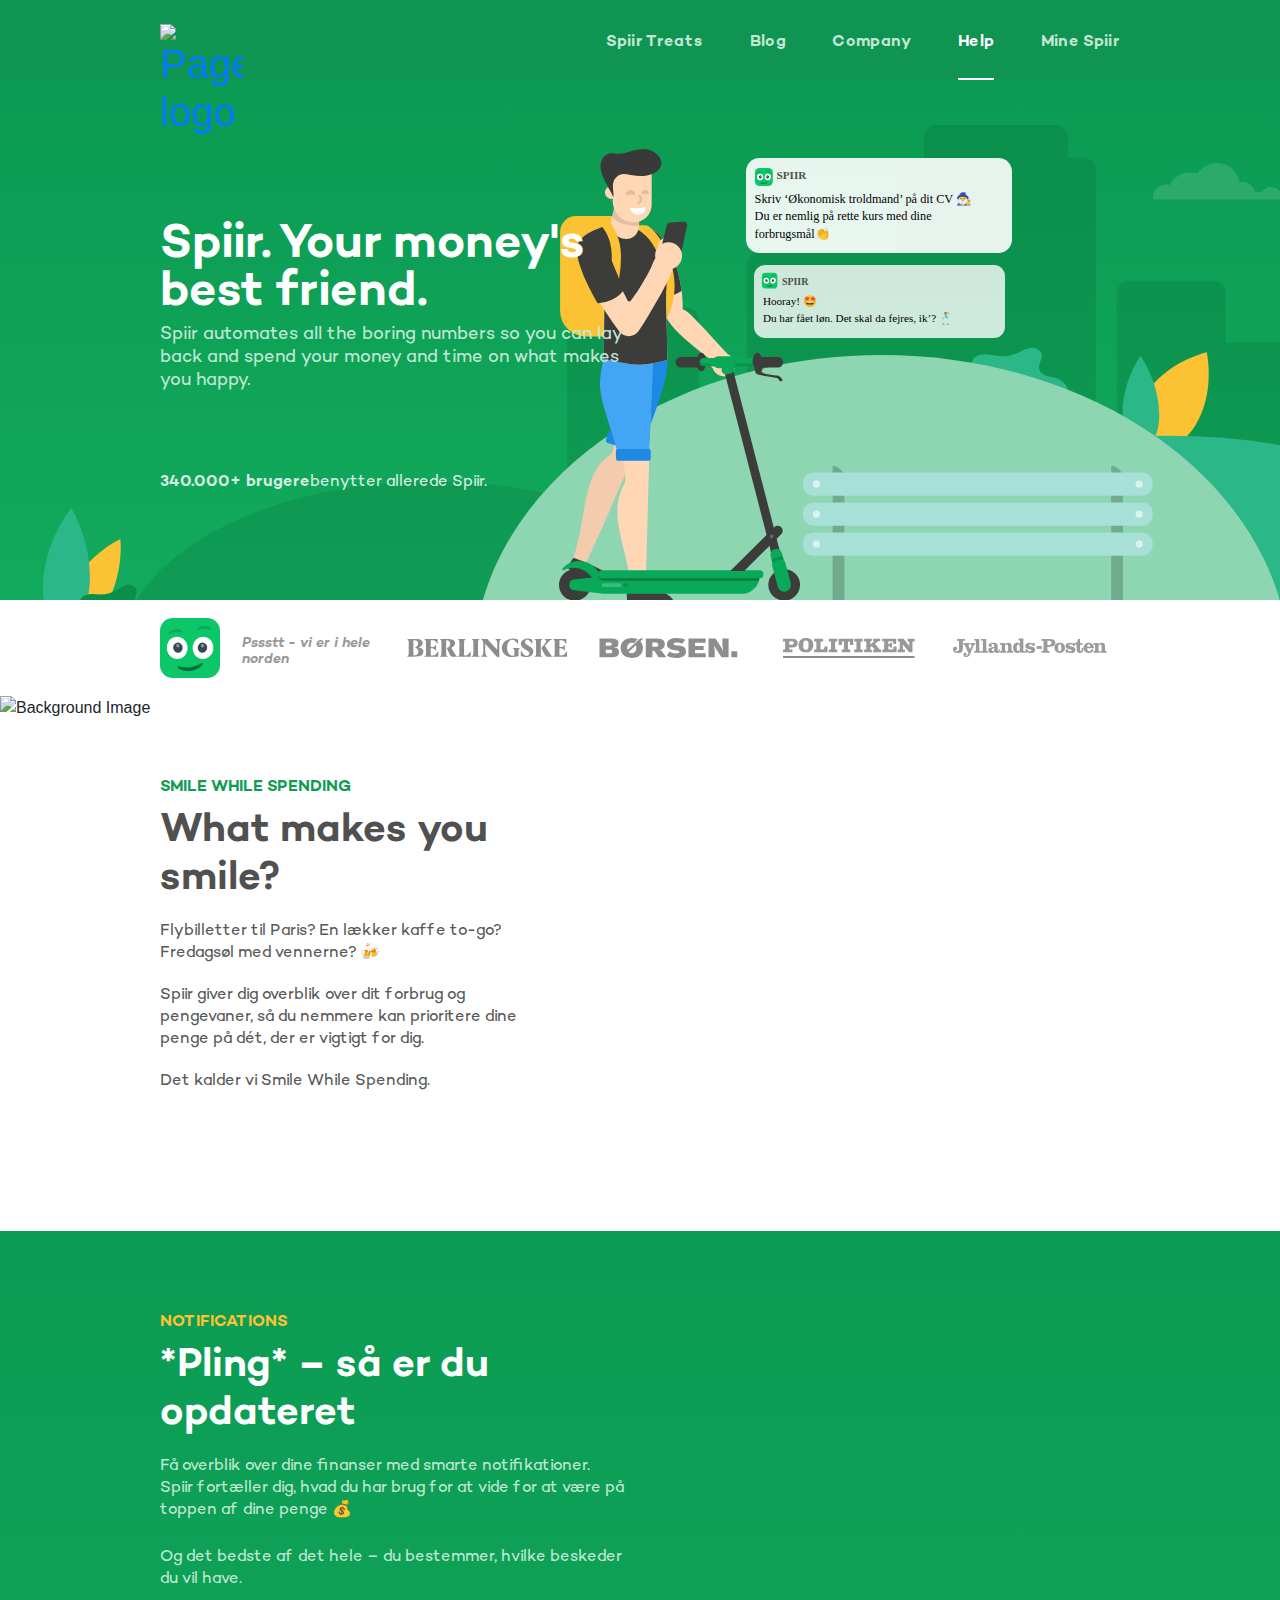
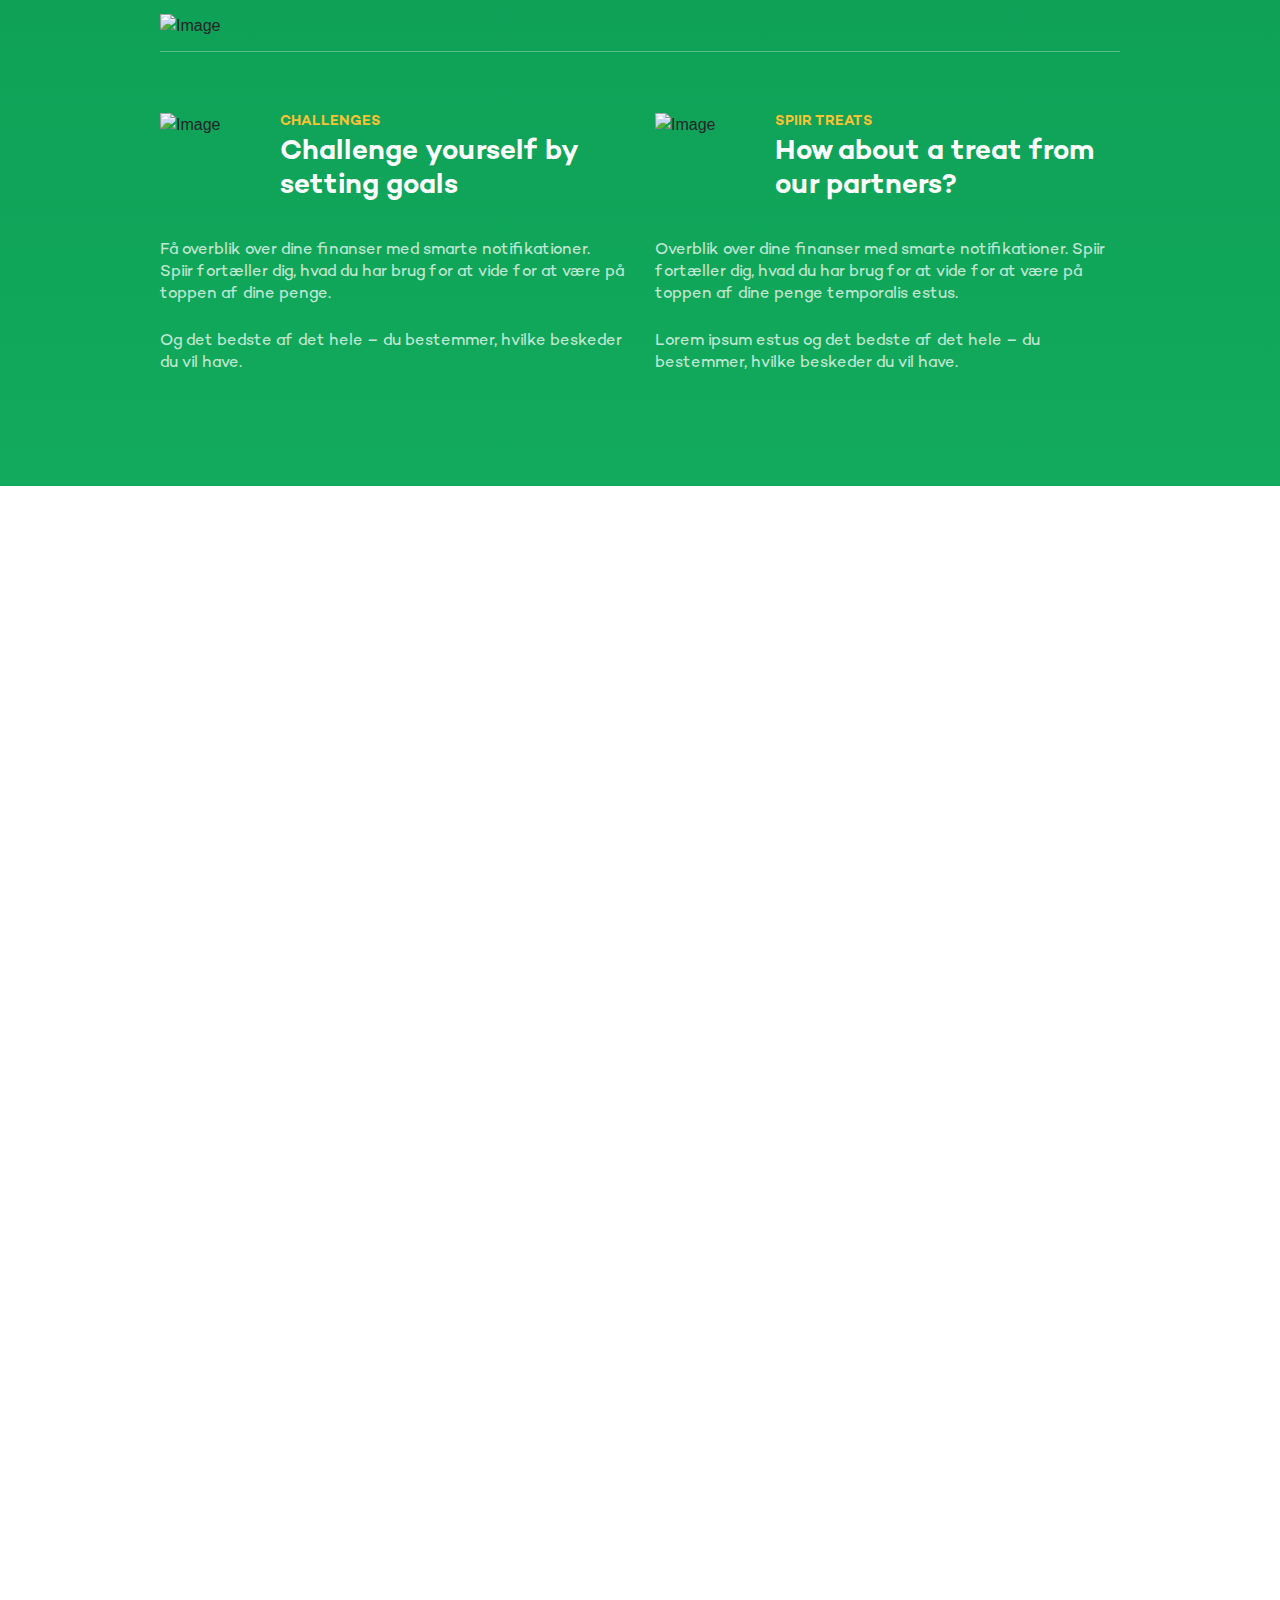
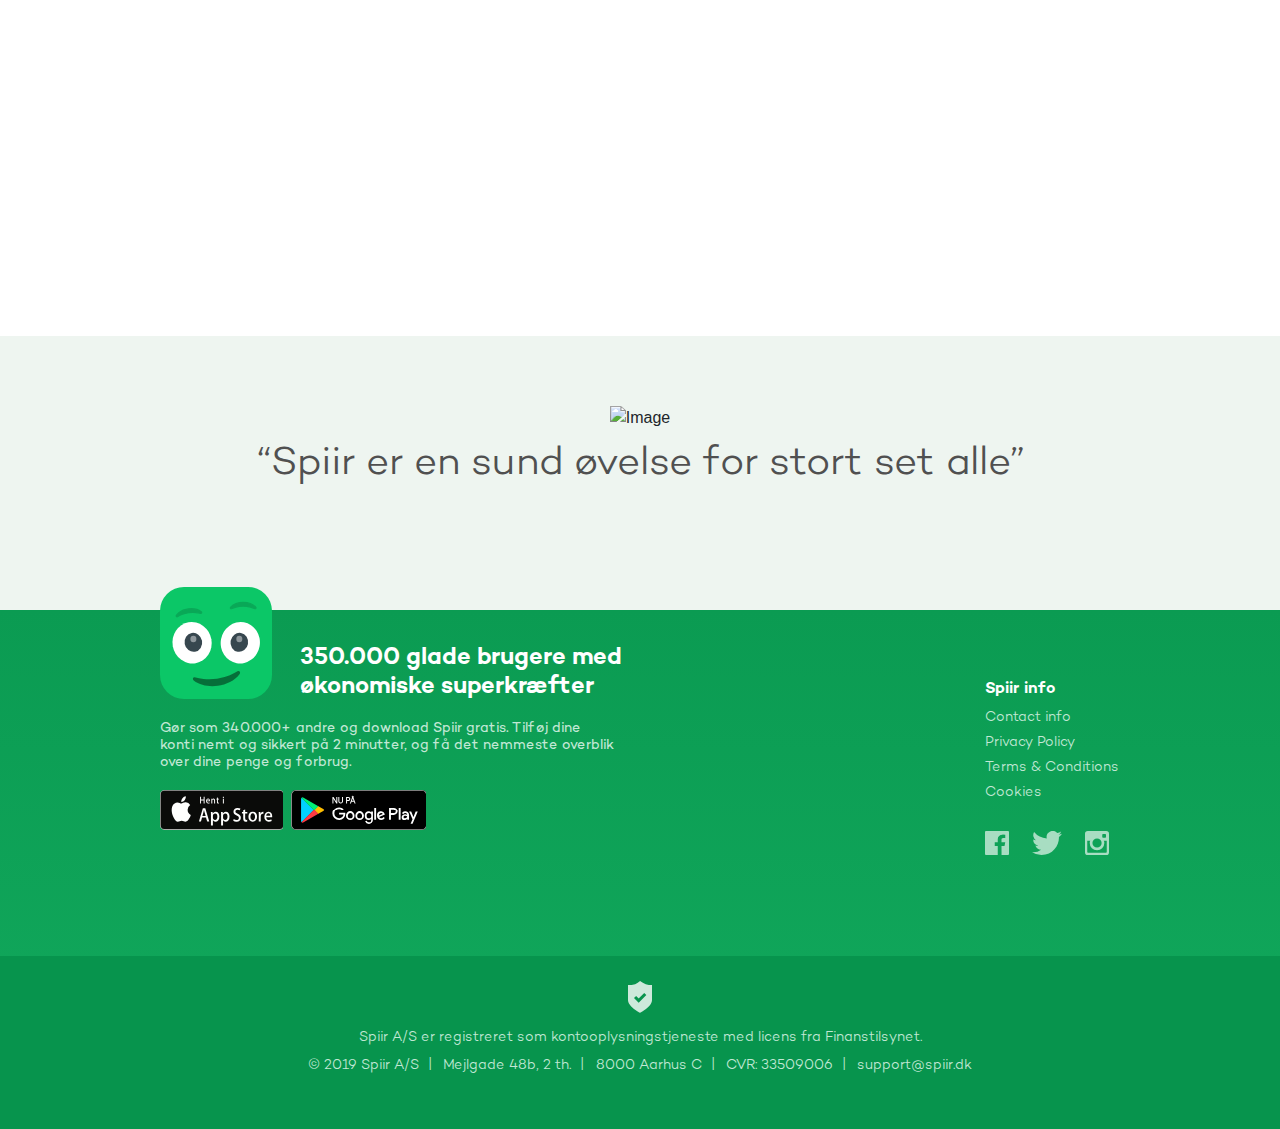
==== commit 16c4a1b9: "Improve behaviour" ====
--- a/index.html
+++ b/index.html
@@ -7,8 +7,7 @@
     <meta charset="utf-8">
     <meta http-equiv="X-UA-Compatible" content="IE=edge">
     <meta name="viewport" content="width=device-width, initial-scale=1, maximum-scale=1.0, user-scalable=0">
-    <meta name="description"
-        content="This is an example of a meta description. This will often show up in search results.">
+    <meta name="description" content="This is an example of a meta description. This will often show up in search results.">
 
     <!-- Favicon -->
     <link rel="icon" type="image/png" href="">
@@ -94,6 +93,34 @@
                 </div>
             </div>
         </div>
+        <div class="container">
+            <div class="row">
+                <div class="col-12">
+                    <div class="small-intro-container small-intro-images">
+                        <div class="small-intro">
+                            <img src="/assets/images/icons/footer-logo.svg" alt="Image">
+                            <span>Pssstt - vi er i hele norden</span>
+                        </div>
+                        <div class="small-intro-img-container">
+                            <ul>
+                                <li>
+                                    <img src="/assets/images/images/berlingske.svg" alt="Image">
+                                </li>
+                                <li>
+                                    <img src="/assets/images/images/borsen.svg" alt="Image">
+                                </li>
+                                <li>
+                                    <img src="/assets/images/images/politiken.svg" alt="Image">
+                                </li>
+                                <li>
+                                    <img src="/assets/images/images/jyllands-posten.svg" alt="Image">
+                                </li>
+                            </ul>
+                        </div>
+                    </div>
+                </div>
+            </div>
+        </div>
         <div class="jarallax-container">
             <div class="jarallax">
                 <img class="jarallax-img" src="/assets/images/images/home-bg.svg" alt="Background Image">
@@ -103,8 +130,8 @@
                     <div class="col-lg-5 col-12">
                         <h5>Smile while spending</h5>
                         <h2>What makes you smile?</h2>
-                        <p>Flybilletter til Paris? En lækker kaffe to-go? Fredagsøl med vennerne? 🍻 -</p>
+                        <p>Flybilletter til Paris? En lækker kaffe to-go? Fredagsøl med vennerne? 🍻
+                        </p>
                         <p>Spiir giver dig overblik over dit forbrug og pengevaner, så du nemmere kan prioritere dine
                             penge på dét, der er vigtigt for dig.
                         </p>
@@ -127,16 +154,16 @@
                     </div>
                     <div class="col-lg-6 col-12 one">
                         <div class="content-img-container msg-animation-container">
-                            <div class="msg-animation msg-one medium-animate fadeInDown four">
+                            <div class="msg-animation msg-one four">
                                 <img src="/assets/images/images/msg-one.svg" alt="image">
                             </div>
-                            <div class="msg-animation msg-two medium-animate fadeInDown three">
+                            <div class="msg-animation msg-two three">
                                 <img src="/assets/images/images/msg-two.svg" alt="image">
                             </div>
-                            <div class="msg-animation msg-three medium-animate fadeInDown two">
+                            <div class="msg-animation msg-three two">
                                 <img src="/assets/images/images/msg-three.svg" alt="image">
                             </div>
-                            <div class="msg-animation msg-four medium-animate fadeInDown one">
+                            <div class="msg-animation msg-four one">
                                 <img src="/assets/images/images/msg-four.svg" alt="image">
                             </div>
                         </div>
@@ -182,7 +209,7 @@
                 </div>
             </div>
         </div>
-        <div class="grayBackground">
+        <div class="grayBackground" data-aos="fade-right">
             <div class="container">
                 <div class="row">
                     <div class="col-12">
@@ -213,7 +240,7 @@
                 </div>
             </div>
         </div>
-        <div class="container top-spacing">
+        <div class="container top-spacing" data-aos="fade-left">
             <div class="row">
                 <div class="col-12">
                     <h5>Smile while spending</h5>
@@ -225,17 +252,19 @@
                             </div>
                             <div class="feature-item-content">
                                 <span class="subtitle">Categorisation</span>
-                                <p>Det bedste af det hele – du bestemmer, hvilke beskeder du vil have og lorem ipsum non
-                                    temporalis estus nomulus.</p>
-                            </div>
-                        </div>
-                        <div class="feature-item">
-                            <div class="img-container">
-                                <img src="/assets/images/icons/feature-icon-2.svg" alt="Icon">
-                            </div>
-                            <div class="feature-item-content">
-                                <span class="subtitle">State of art</span>
-                                <p>Det bedste af det hele – du bestemmer, hvilke beskeder du vil have og lorem ipsum non
+                                <p>Det bedste af det hele – du bestemmer, hvilke beskeder du vil have og lorem ipsum
+                                    non
+                                    temporalis estus nomulus.</p>
+                            </div>
+                        </div>
+                        <div class="feature-item">
+                            <div class="img-container">
+                                <img src="/assets/images/icons/feature-icon-2.svg" alt="Icon">
+                            </div>
+                            <div class="feature-item-content">
+                                <span class="subtitle">State of art</span>
+                                <p>Det bedste af det hele – du bestemmer, hvilke beskeder du vil have og lorem ipsum
+                                    non
                                     temporalis estus nomulus.</p>
                             </div>
                         </div>
@@ -245,7 +274,8 @@
                             </div>
                             <div class="feature-item-content">
                                 <span class="subtitle">State of art</span>
-                                <p>Det bedste af det hele – du bestemmer, hvilke beskeder du vil have og lorem ipsum non
+                                <p>Det bedste af det hele – du bestemmer, hvilke beskeder du vil have og lorem ipsum
+                                    non
                                     temporalis estus nomulus.</p>
                             </div>
                         </div>
@@ -256,17 +286,19 @@
                             </div>
                             <div class="feature-item-content">
                                 <span class="subtitle">Categorisation</span>
-                                <p>Det bedste af det hele – du bestemmer, hvilke beskeder du vil have og lorem ipsum non
-                                    temporalis estus nomulus.</p>
-                            </div>
-                        </div>
-                        <div class="feature-item">
-                            <div class="img-container">
-                                <img src="/assets/images/icons/feature-icon-2.svg" alt="Icon">
-                            </div>
-                            <div class="feature-item-content">
-                                <span class="subtitle">State of art</span>
-                                <p>Det bedste af det hele – du bestemmer, hvilke beskeder du vil have og lorem ipsum non
+                                <p>Det bedste af det hele – du bestemmer, hvilke beskeder du vil have og lorem ipsum
+                                    non
+                                    temporalis estus nomulus.</p>
+                            </div>
+                        </div>
+                        <div class="feature-item">
+                            <div class="img-container">
+                                <img src="/assets/images/icons/feature-icon-2.svg" alt="Icon">
+                            </div>
+                            <div class="feature-item-content">
+                                <span class="subtitle">State of art</span>
+                                <p>Det bedste af det hele – du bestemmer, hvilke beskeder du vil have og lorem ipsum
+                                    non
                                     temporalis estus nomulus.</p>
                             </div>
                         </div>
@@ -276,7 +308,8 @@
                             </div>
                             <div class="feature-item-content">
                                 <span class="subtitle">State of art</span>
-                                <p>Det bedste af det hele – du bestemmer, hvilke beskeder du vil have og lorem ipsum non
+                                <p>Det bedste af det hele – du bestemmer, hvilke beskeder du vil have og lorem ipsum
+                                    non
                                     temporalis estus nomulus.</p>
                             </div>
                         </div>
@@ -287,27 +320,30 @@
                             </div>
                             <div class="feature-item-content">
                                 <span class="subtitle">Categorisation</span>
-                                <p>Det bedste af det hele – du bestemmer, hvilke beskeder du vil have og lorem ipsum non
-                                    temporalis estus nomulus.</p>
-                            </div>
-                        </div>
-                        <div class="feature-item">
-                            <div class="img-container">
-                                <img src="/assets/images/icons/feature-icon-2.svg" alt="Icon">
-                            </div>
-                            <div class="feature-item-content">
-                                <span class="subtitle">State of art</span>
-                                <p>Det bedste af det hele – du bestemmer, hvilke beskeder du vil have og lorem ipsum non
-                                    temporalis estus nomulus.</p>
-                            </div>
-                        </div>
-                        <div class="feature-item">
-                            <div class="img-container">
-                                <img src="/assets/images/icons/feature-icon-2.svg" alt="Icon">
-                            </div>
-                            <div class="feature-item-content">
-                                <span class="subtitle">State of art</span>
-                                <p>Det bedste af det hele – du bestemmer, hvilke beskeder du vil have og lorem ipsum non
+                                <p>Det bedste af det hele – du bestemmer, hvilke beskeder du vil have og lorem ipsum
+                                    non
+                                    temporalis estus nomulus.</p>
+                            </div>
+                        </div>
+                        <div class="feature-item">
+                            <div class="img-container">
+                                <img src="/assets/images/icons/feature-icon-2.svg" alt="Icon">
+                            </div>
+                            <div class="feature-item-content">
+                                <span class="subtitle">State of art</span>
+                                <p>Det bedste af det hele – du bestemmer, hvilke beskeder du vil have og lorem ipsum
+                                    non
+                                    temporalis estus nomulus.</p>
+                            </div>
+                        </div>
+                        <div class="feature-item">
+                            <div class="img-container">
+                                <img src="/assets/images/icons/feature-icon-2.svg" alt="Icon">
+                            </div>
+                            <div class="feature-item-content">
+                                <span class="subtitle">State of art</span>
+                                <p>Det bedste af det hele – du bestemmer, hvilke beskeder du vil have og lorem ipsum
+                                    non
                                     temporalis estus nomulus.</p>
                             </div>
                         </div>
@@ -318,27 +354,30 @@
                             </div>
                             <div class="feature-item-content">
                                 <span class="subtitle">Categorisation</span>
-                                <p>Det bedste af det hele – du bestemmer, hvilke beskeder du vil have og lorem ipsum non
-                                    temporalis estus nomulus.</p>
-                            </div>
-                        </div>
-                        <div class="feature-item">
-                            <div class="img-container">
-                                <img src="/assets/images/icons/feature-icon-2.svg" alt="Icon">
-                            </div>
-                            <div class="feature-item-content">
-                                <span class="subtitle">State of art</span>
-                                <p>Det bedste af det hele – du bestemmer, hvilke beskeder du vil have og lorem ipsum non
-                                    temporalis estus nomulus.</p>
-                            </div>
-                        </div>
-                        <div class="feature-item">
-                            <div class="img-container">
-                                <img src="/assets/images/icons/feature-icon-2.svg" alt="Icon">
-                            </div>
-                            <div class="feature-item-content">
-                                <span class="subtitle">State of art</span>
-                                <p>Det bedste af det hele – du bestemmer, hvilke beskeder du vil have og lorem ipsum non
+                                <p>Det bedste af det hele – du bestemmer, hvilke beskeder du vil have og lorem ipsum
+                                    non
+                                    temporalis estus nomulus.</p>
+                            </div>
+                        </div>
+                        <div class="feature-item">
+                            <div class="img-container">
+                                <img src="/assets/images/icons/feature-icon-2.svg" alt="Icon">
+                            </div>
+                            <div class="feature-item-content">
+                                <span class="subtitle">State of art</span>
+                                <p>Det bedste af det hele – du bestemmer, hvilke beskeder du vil have og lorem ipsum
+                                    non
+                                    temporalis estus nomulus.</p>
+                            </div>
+                        </div>
+                        <div class="feature-item">
+                            <div class="img-container">
+                                <img src="/assets/images/icons/feature-icon-2.svg" alt="Icon">
+                            </div>
+                            <div class="feature-item-content">
+                                <span class="subtitle">State of art</span>
+                                <p>Det bedste af det hele – du bestemmer, hvilke beskeder du vil have og lorem ipsum
+                                    non
                                     temporalis estus nomulus.</p>
                             </div>
                         </div>
--- a/assets/css/main.css
+++ b/assets/css/main.css
@@ -4,134 +4,184 @@
 @import url("slick/slick.min.css");
 @media (max-width: 767px) {
   .hidden-xs {
-    display: none !important; } }
+    display: none !important;
+  }
+}
 
 @media (min-width: 768px) and (max-width: 991px) {
   .hidden-sm {
-    display: none !important; } }
+    display: none !important;
+  }
+}
 
 @media (min-width: 992px) and (max-width: 1199px) {
   .hidden-md {
-    display: none !important; } }
+    display: none !important;
+  }
+}
 
 @media (min-width: 1200px) {
   .hidden-lg {
-    display: none !important; } }
+    display: none !important;
+  }
+}
 
 .visible-xs {
-  display: none !important; }
-  @media (max-width: 767px) {
-    .visible-xs {
-      display: block !important; } }
+  display: none !important;
+}
+@media (max-width: 767px) {
+  .visible-xs {
+    display: block !important;
+  }
+}
 
 @media (min-width: 1200px) {
   .container {
-    max-width: 990px; } }
+    max-width: 990px;
+  }
+}
 @media (min-width: 1200px) {
   .container.img-container {
-    max-width: 1440px; } }
+    max-width: 1440px;
+  }
+}
 
 main {
-  margin-top: 80px; }
-  @media (min-width: 768px) and (max-width: 991px) {
-    main {
-      overflow: hidden; } }
-  @media (max-width: 767px) {
-    main {
-      overflow: hidden; } }
+  margin-top: 80px;
+}
+@media (min-width: 768px) and (max-width: 991px) {
+  main {
+    overflow: hidden;
+  }
+}
+@media (max-width: 767px) {
+  main {
+    overflow: hidden;
+  }
+}
 
 h1 {
   padding: 0;
-  margin: 0; }
+  margin: 0;
+}
 
 h2 {
   color: #505050;
   font-family: "Campton Semi Bold";
   font-size: 40px;
   line-height: 48px;
-  margin-bottom: 20px; }
+  margin-bottom: 20px;
+}
+@media (max-width: 767px) and (orientation: portrait) {
+  h2 {
+    font-size: 36px;
+    line-height: 44px;
+  }
+}
+@media (max-width: 767px) {
+  h2 {
+    margin-bottom: 10px;
+  }
+}
 
 h3 {
   font-family: "Campton Semi Bold";
   font-size: 28px;
   line-height: 34px;
-  color: #505050; }
+  color: #505050;
+}
 
 h4 {
   font-family: "Campton Semi Bold";
   font-size: 24px;
   line-height: 29px;
-  color: #505050; }
+  color: #505050;
+}
 
 h5 {
   font-family: "Campton Semi Bold";
   text-transform: uppercase;
   font-size: 16px;
   line-height: 19px;
-  color: #109C55; }
+  color: #109C55;
+}
 
 p {
   font-family: "Campton Book";
   color: #585858;
   font-size: 16px;
   line-height: 22px;
-  margin-bottom: 20px; }
+  margin-bottom: 20px;
+}
 
 .subtitle {
   font-family: "Campton Semi Bold";
   font-size: 18px;
   line-height: 22px;
   display: block;
-  margin: 30px 0 10px 0; }
+  margin: 30px 0 10px 0;
+}
 
 a {
-  position: relative; }
-  a:focus {
-    outline: none;
-    text-decoration: none; }
-  a:hover {
-    text-decoration: none;
-    color: inherit; }
-  a:active {
-    outline: none;
-    text-decoration: none; }
-  a:visited {
-    outline: none;
-    text-decoration: none; }
+  position: relative;
+}
+a:focus {
+  outline: none;
+  text-decoration: none;
+}
+a:hover {
+  text-decoration: none;
+  color: inherit;
+}
+a:active {
+  outline: none;
+  text-decoration: none;
+}
+a:visited {
+  outline: none;
+  text-decoration: none;
+}
 
 .flex-row {
   display: -webkit-box;
   display: -ms-flexbox;
   display: flex;
   -ms-flex-wrap: wrap;
-  flex-wrap: wrap; }
-  @media (max-width: 767px) {
-    .flex-row {
-      display: initial;
-      display: initial;
-      display: block;
-      -ms-flex-wrap: initial;
-      flex-wrap: initial; } }
-  .flex-row:before, .flex-row:after {
-    display: none;
-    display: none; }
-  .flex-row > [class*='col-'] {
-    display: -webkit-box;
-    display: -ms-flexbox;
-    display: flex;
-    -webkit-box-orient: vertical;
-    -webkit-box-direction: normal;
-    -ms-flex-direction: column;
-    flex-direction: column; }
-    @media (max-width: 767px) {
-      .flex-row > [class*='col-'] {
-        display: initial;
-        display: initial;
-        display: block;
-        -webkit-box-orient: initial;
-        -webkit-box-direction: initial;
-        -ms-flex-direction: initial;
-        flex-direction: initial; } }
+  flex-wrap: wrap;
+}
+@media (max-width: 767px) {
+  .flex-row {
+    display: initial;
+    display: initial;
+    display: block;
+    -ms-flex-wrap: initial;
+    flex-wrap: initial;
+  }
+}
+.flex-row:before, .flex-row:after {
+  display: none;
+  display: none;
+}
+.flex-row > [class*=col-] {
+  display: -webkit-box;
+  display: -ms-flexbox;
+  display: flex;
+  -webkit-box-orient: vertical;
+  -webkit-box-direction: normal;
+  -ms-flex-direction: column;
+  flex-direction: column;
+}
+@media (max-width: 767px) {
+  .flex-row > [class*=col-] {
+    display: initial;
+    display: initial;
+    display: block;
+    -webkit-box-orient: initial;
+    -webkit-box-direction: initial;
+    -ms-flex-direction: initial;
+    flex-direction: initial;
+  }
+}
 
 .primary-btn {
   background-color: #12AA5D;
@@ -153,186 +203,277 @@
   transition: all 0.5s ease;
   font-family: "Campton Book";
   text-transform: initial;
-  margin-top: 5px; }
-  .primary-btn:hover {
-    text-decoration: none;
-    outline: 0;
-    color: #12AA5D;
-    background: #ffffff; }
-  .primary-btn:focus {
-    text-decoration: none;
-    outline: 0;
-    color: #12AA5D; }
-  .primary-btn:active {
-    outline: 0; }
-  .primary-btn:after {
-    content: "";
-    display: inline-block;
-    background-repeat: no-repeat;
-    background-size: cover;
-    background-image: url("/assets/images/icons/light-green-right-icon.svg");
-    width: 8px;
-    height: 12px;
-    position: relative;
-    top: 1px;
-    margin-left: 18px;
-    -webkit-transition: all 0.5s ease;
-    -moz-transition: all 0.5s ease;
-    -o-transition: all 0.5s ease;
-    transition: all 0.5s ease; }
-  .primary-btn.orange-btn {
-    background-color: #FBC234;
-    border-color: #FBC234; }
-    .primary-btn.orange-btn:hover {
-      background: #ffffff;
-      color: #FBC234; }
-      .primary-btn.orange-btn:hover:after {
-        background-image: url("/assets/images/icons/hover-light-orange-right-icon.svg"); }
-    .primary-btn.orange-btn:focus {
-      background: #ffffff;
-      color: #FBC234; }
-      .primary-btn.orange-btn:focus:after {
-        background-image: url("/assets/images/icons/hover-light-orange-right-icon.svg"); }
-    .primary-btn.orange-btn:after {
-      background-image: url("/assets/images/icons/light-orange-right-icon.svg"); }
-  .primary-btn.no-icon:after {
-    display: none; }
+  margin-top: 5px;
+}
+.primary-btn:hover {
+  text-decoration: none;
+  outline: 0;
+  color: #12AA5D;
+  background: #ffffff;
+}
+.primary-btn:focus {
+  text-decoration: none;
+  outline: 0;
+  color: #12AA5D;
+}
+.primary-btn:active {
+  outline: 0;
+}
+.primary-btn:after {
+  content: "";
+  display: inline-block;
+  background-repeat: no-repeat;
+  background-size: cover;
+  background-image: url("/assets/images/icons/light-green-right-icon.svg");
+  width: 8px;
+  height: 12px;
+  position: relative;
+  top: 1px;
+  margin-left: 18px;
+  -webkit-transition: all 0.5s ease;
+  -moz-transition: all 0.5s ease;
+  -o-transition: all 0.5s ease;
+  transition: all 0.5s ease;
+}
+.primary-btn.orange-btn {
+  background-color: #FBC234;
+  border-color: #FBC234;
+}
+.primary-btn.orange-btn:hover {
+  background: #ffffff;
+  color: #FBC234;
+}
+.primary-btn.orange-btn:hover:after {
+  background-image: url("/assets/images/icons/hover-light-orange-right-icon.svg");
+}
+.primary-btn.orange-btn:focus {
+  background: #ffffff;
+  color: #FBC234;
+}
+.primary-btn.orange-btn:focus:after {
+  background-image: url("/assets/images/icons/hover-light-orange-right-icon.svg");
+}
+.primary-btn.orange-btn:after {
+  background-image: url("/assets/images/icons/light-orange-right-icon.svg");
+}
+.primary-btn.no-icon:after {
+  display: none;
+}
 
 @media (max-width: 768px) {
   .container {
-    max-width: 100%; } }
+    max-width: 100%;
+  }
+}
 
 .grayBackground {
-  background-color: #EEF5F0; }
+  background-color: #EEF5F0;
+}
 
 .greenBackground {
-  background-color: #0B9B52; }
+  background-color: #0B9B52;
+}
 
 .top-spacing {
-  padding-top: 80px; }
+  padding-top: 80px;
+}
 
 .medium-top-spacing {
-  padding-top: 70px; }
+  padding-top: 70px;
+}
+@media (max-width: 767px) {
+  .medium-top-spacing {
+    padding-top: 50px;
+  }
+}
 
 .add-spacing {
   padding-top: 80px;
-  padding-bottom: 100px; }
+  padding-bottom: 100px;
+}
 
 .small-spacing {
   padding-top: 50px;
-  padding-bottom: 100px; }
+  padding-bottom: 100px;
+}
+@media (max-width: 767px) {
+  .small-spacing {
+    padding-top: 50px;
+    padding-bottom: 50px;
+  }
+}
 
 .half-width {
-  width: 50%; }
-  @media (max-width: 767px) {
-    .half-width {
-      width: 100%; } }
+  width: 50%;
+}
+@media (max-width: 767px) {
+  .half-width {
+    width: 100%;
+  }
+}
 
 @font-face {
-  font-family: 'Campton Book Italic';
+  font-family: "Campton Book Italic";
   src: url("../fonts/campton-book-italic/Campton-BookItalic.eot");
   src: url("../fonts/campton-book-italic/Campton-BookItalic.eot?#iefix") format("embedded-opentype"), url("../fonts/campton-book-italic/Campton-BookItalic.woff2") format("woff2"), url("../fonts/campton-book-italic/Campton-BookItalic.woff") format("woff"), url("../fonts/campton-book-italic/Campton-BookItalic.ttf") format("truetype"), url("../fonts/campton-book-italic/Campton-BookItalic.svg#Campton-BookItalic") format("svg");
   font-weight: normal;
-  font-style: italic; }
+  font-style: italic;
+}
 @font-face {
-  font-family: 'Campton Bold';
+  font-family: "Campton Bold";
   src: url("../fonts/campton-bold/Campton-Bold.eot");
   src: url("../fonts/campton-bold/Campton-Bold.eot?#iefix") format("embedded-opentype"), url("../fonts/campton-bold/Campton-Bold.woff2") format("woff2"), url("../fonts/campton-bold/Campton-Bold.woff") format("woff"), url("../fonts/campton-bold/Campton-Bold.ttf") format("truetype"), url("../fonts/campton-bold/Campton-Bold.svg#Campton-Bold") format("svg");
   font-weight: bold;
-  font-style: normal; }
+  font-style: normal;
+}
 @font-face {
-  font-family: 'Campton Book';
+  font-family: "Campton Book";
   src: url("../fonts/campton-book/Campton-Book.eot");
   src: url("../fonts/campton-book/Campton-Book.eot?#iefix") format("embedded-opentype"), url("../fonts/campton-book/Campton-Book.woff2") format("woff2"), url("../fonts/campton-book/Campton-Book.woff") format("woff"), url("../fonts/campton-book/Campton-Book.ttf") format("truetype"), url("../fonts/campton-book/Campton-Book.svg#Campton-Book") format("svg");
   font-weight: normal;
-  font-style: normal; }
+  font-style: normal;
+}
 @font-face {
-  font-family: 'Campton Extra Light';
+  font-family: "Campton Extra Light";
   src: url("../fonts/campton-extra-light/Campton-ExtraLight.eot");
   src: url("../fonts/campton-extra-light/Campton-ExtraLight.eot?#iefix") format("embedded-opentype"), url("../fonts/campton-extra-light/Campton-ExtraLight.woff2") format("woff2"), url("../fonts/campton-extra-light/Campton-ExtraLight.woff") format("woff"), url("../fonts/campton-extra-light/Campton-ExtraLight.ttf") format("truetype"), url("../fonts/campton-extra-light/Campton-ExtraLight.svg#Campton-ExtraLight") format("svg");
   font-weight: 200;
-  font-style: normal; }
+  font-style: normal;
+}
 @font-face {
-  font-family: 'Campton Light';
+  font-family: "Campton Light";
   src: url("../fonts/campton-light/Campton-Light.eot");
   src: url("../fonts/campton-light/Campton-Light.eot?#iefix") format("embedded-opentype"), url("../fonts/campton-light/Campton-Light.woff2") format("woff2"), url("../fonts/campton-light/Campton-Light.woff") format("woff"), url("../fonts/campton-light/Campton-Light.ttf") format("truetype"), url("../fonts/campton-light/Campton-Light.svg#Campton-Light") format("svg");
   font-weight: 300;
-  font-style: normal; }
+  font-style: normal;
+}
 @font-face {
-  font-family: 'Campton Medium';
+  font-family: "Campton Medium";
   src: url("../fonts/campton-medium/Campton-Medium.eot");
   src: url("../fonts/campton-medium/Campton-Medium.eot?#iefix") format("embedded-opentype"), url("../fonts/campton-medium/Campton-Medium.woff2") format("woff2"), url("../fonts/campton-medium/Campton-Medium.woff") format("woff"), url("../fonts/campton-medium/Campton-Medium.ttf") format("truetype"), url("../fonts/campton-medium/Campton-Medium.svg#Campton-Medium") format("svg");
   font-weight: 500;
-  font-style: normal; }
+  font-style: normal;
+}
 @font-face {
-  font-family: 'Campton Semi Bold';
+  font-family: "Campton Semi Bold";
   src: url("../fonts/campton-semi-bold/Campton-SemiBold.eot");
   src: url("../fonts/campton-semi-bold/Campton-SemiBold.eot?#iefix") format("embedded-opentype"), url("../fonts/campton-semi-bold/Campton-SemiBold.woff2") format("woff2"), url("../fonts/campton-semi-bold/Campton-SemiBold.woff") format("woff"), url("../fonts/campton-semi-bold/Campton-SemiBold.ttf") format("truetype"), url("../fonts/campton-semi-bold/Campton-SemiBold.svg#Campton-SemiBold") format("svg");
   font-weight: 600;
-  font-style: normal; }
+  font-style: normal;
+}
 @font-face {
-  font-family: 'Campton Semi Bold Italic';
+  font-family: "Campton Semi Bold Italic";
   src: url("../fonts/campton-semi-bold-italic/Campton-SemiBoldItalic.eot");
   src: url("../fonts/campton-semi-bold-italic/Campton-SemiBoldItalic.eot?#iefix") format("embedded-opentype"), url("../fonts/campton-semi-bold-italic/Campton-SemiBoldItalic.woff2") format("woff2"), url("../fonts/campton-semi-bold-italic/Campton-SemiBoldItalic.woff") format("woff"), url("../fonts/campton-semi-bold-italic/Campton-SemiBoldItalic.ttf") format("truetype"), url("../fonts/campton-semi-bold-italic/Campton-SemiBoldItalic.svg#Campton-SemiBoldItalic") format("svg");
   font-weight: 600;
-  font-style: italic; }
+  font-style: italic;
+}
 body {
-  overflow-x: hidden; }
-  @media (min-width: 768px) and (max-width: 991px) {
-    body main {
-      margin-top: 90px; } }
-  @media (max-width: 767px) {
-    body main {
-      margin-top: 78px; } }
-  body.menu-open {
-    overflow-y: hidden; }
-    body.menu-open header .nav-icon {
-      background: transparent;
-      transition: top 300ms cubic-bezier(0.23, 1, 0.32, 1), transform 300ms 300ms cubic-bezier(0.23, 1, 0.32, 1); }
-      body.menu-open header .nav-icon:before {
-        opacity: 0;
-        bottom: 0;
-        transform: rotate(-45deg);
-        transition: bottom 300ms cubic-bezier(0.23, 1, 0.32, 1), transform 300ms 300ms cubic-bezier(0.23, 1, 0.32, 1); }
-      body.menu-open header .nav-icon:after {
-        opacity: 0;
-        top: 0;
-        transform: rotate(45deg);
-        transition: top 300ms cubic-bezier(0.23, 1, 0.32, 1), transform 300ms 300ms cubic-bezier(0.23, 1, 0.32, 1); }
-    @media (min-width: 768px) and (max-width: 991px) {
-      body.menu-open header:before {
-        content: "";
-        position: absolute;
-        left: 0;
-        top: 0;
-        height: 100vh;
-        background-color: rgba(255, 255, 255, 0.98);
-        width: 5px; }
-      body.menu-open header:after {
-        content: "";
-        position: absolute;
-        right: 0;
-        top: 0;
-        height: 100vh;
-        background-color: rgba(255, 255, 255, 0.98);
-        width: 5px; } }
-    body.menu-open nav {
-      margin-left: 0%; }
-      @media (min-width: 768px) and (max-width: 991px) {
-        body.menu-open nav {
-          width: 100%; } }
-    body.menu-open footer {
-      margin-left: 100%; }
-      @media (max-width: 767px) {
-        body.menu-open footer {
-          float: left;
-          overflow: hidden;
-          height: 0; } }
-      @media (min-width: 768px) and (max-width: 991px) {
-        body.menu-open footer {
-          float: left;
-          overflow: hidden;
-          height: 0; } }
+  overflow-x: hidden;
+}
+@media (min-width: 768px) and (max-width: 991px) {
+  body main {
+    margin-top: 70px;
+  }
+}
+@media (max-width: 767px) {
+  body main {
+    margin-top: 70px;
+  }
+}
+body:before {
+  content: "";
+  margin-right: -100%;
+  width: 100%;
+  height: 100%;
+  background: rgba(0, 0, 0, 0.5);
+  position: absolute;
+  top: 0;
+  right: 0;
+  z-index: 9;
+  opacity: 0;
+  transition: margin-right 1s ease;
+  -webkit-transition: margin-right 1s ease;
+}
+body.menu-open {
+  overflow-y: hidden;
+}
+body.menu-open header .nav-icon {
+  background: transparent;
+  transition: top 300ms cubic-bezier(0.23, 1, 0.32, 1), transform 300ms 300ms cubic-bezier(0.23, 1, 0.32, 1);
+}
+body.menu-open header .nav-icon:before {
+  opacity: 1;
+  bottom: 0;
+  transform: rotate(-45deg);
+  transition: bottom 300ms cubic-bezier(0.23, 1, 0.32, 1), transform 300ms 300ms cubic-bezier(0.23, 1, 0.32, 1);
+}
+body.menu-open header .nav-icon:after {
+  opacity: 1;
+  top: 0;
+  transform: rotate(45deg);
+  transition: top 300ms cubic-bezier(0.23, 1, 0.32, 1), transform 300ms 300ms cubic-bezier(0.23, 1, 0.32, 1);
+}
+@media (min-width: 768px) and (max-width: 991px) {
+  body.menu-open header:before {
+    content: "";
+    position: absolute;
+    left: 0;
+    top: 0;
+    height: 100vh;
+    background-color: rgba(255, 255, 255, 0.98);
+    width: 5px;
+  }
+  body.menu-open header:after {
+    content: "";
+    position: absolute;
+    right: 0;
+    top: 0;
+    height: 100vh;
+    background-color: rgba(255, 255, 255, 0.98);
+    width: 5px;
+  }
+}
+@media (max-width: 767px) {
+  body.menu-open header nav ul li a {
+    margin-right: 0;
+  }
+}
+@media (min-width: 768px) and (max-width: 991px) {
+  body.menu-open header nav ul li a {
+    margin-right: 0;
+  }
+}
+body.menu-open nav {
+  margin-right: 0%;
+}
+@media (min-width: 768px) and (max-width: 991px) {
+  body.menu-open nav {
+    width: 100%;
+  }
+}
+body.menu-open footer {
+  margin-right: 100%;
+}
+@media (max-width: 767px) {
+  body.menu-open footer {
+    float: left;
+    overflow: hidden;
+    height: 0;
+  }
+}
+@media (min-width: 768px) and (max-width: 991px) {
+  body.menu-open footer {
+    float: left;
+    overflow: hidden;
+    height: 0;
+  }
+}
+body.menu-open:before {
+  opacity: 1;
+  width: 100%;
+  margin-right: 0%;
+}
 
 header {
   background-color: #12aa5d;
@@ -344,1426 +485,2101 @@
   position: fixed;
   top: 0;
   left: 0;
-  right: 0; }
-  header:before {
-    content: "";
+  right: 0;
+}
+header:before {
+  content: "";
+  width: 100%;
+  height: 100%;
+  background: rgba(0, 0, 0, 0.13);
+  position: absolute;
+  top: 0;
+  left: 0;
+}
+@media (max-width: 767px) {
+  header {
+    height: 70px;
+  }
+}
+@media (min-width: 768px) and (max-width: 991px) {
+  header {
+    height: 70px;
+  }
+}
+header .nav-icon-container {
+  position: absolute;
+  top: 23px;
+  right: 16px;
+  width: 24px;
+  height: 24px;
+}
+header .nav-icon {
+  width: 24px;
+  height: 2.5px;
+  position: absolute;
+  top: -4px;
+  right: 0px;
+  transform: translateY(16px);
+  -webkit-transform: translateY(16px);
+  -moz-transform: translateY(16px);
+  -ms-transform: translateY(16px);
+  -o-transform: translateY(16px);
+  background: #ffffff;
+  transition: all 0ms 300ms;
+}
+header .nav-icon:before {
+  width: 24px;
+  height: 2.5px;
+  content: "";
+  position: absolute;
+  left: 0;
+  bottom: 9px;
+  background: #ffffff;
+  transition: bottom 300ms 300ms cubic-bezier(0.23, 1, 0.32, 1), transform 300ms cubic-bezier(0.23, 1, 0.32, 1);
+}
+header .nav-icon:after {
+  width: 24px;
+  height: 2.5px;
+  content: "";
+  position: absolute;
+  left: 0;
+  top: 9px;
+  background: #ffffff;
+  transition: top 300ms 300ms cubic-bezier(0.23, 1, 0.32, 1), transform 300ms cubic-bezier(0.23, 1, 0.32, 1);
+}
+header .logo-container {
+  float: left;
+  text-align: left;
+  width: 83px;
+  height: 39px;
+  position: absolute;
+  top: 23.5px;
+  left: 15px;
+  -webkit-transition: all 0.5s;
+  -moz-transition: all 0.5s;
+  transition: all 0.5s;
+}
+@media (max-width: 767px) {
+  header .logo-container {
+    top: 16px;
+  }
+}
+header .logo-container a {
+  -webkit-transition: all 0.5s;
+  -moz-transition: all 0.5s;
+  transition: all 0.5s;
+  position: relative;
+}
+header .logo-container a:hover img {
+  -webkit-transform: scale(1.1);
+  transform: scale(1.1);
+}
+header .logo-container .logo {
+  height: auto;
+  visibility: visible;
+  opacity: 1;
+  display: block;
+}
+header .logo-container img {
+  width: 83px;
+  height: 39px;
+  -webkit-transition: all 0.5s;
+  -moz-transition: all 0.5s;
+  transition: all 0.5s;
+  position: relative;
+}
+header nav {
+  text-align: right;
+  position: relative;
+  margin: 0;
+  background: none;
+  display: inline-block;
+  float: right;
+  transition: margin-right 1s ease;
+  -webkit-transition: margin-right 1s ease;
+}
+@media (max-width: 767px) {
+  header nav {
+    margin-right: -100%;
     width: 100%;
-    height: 100%;
-    background: rgba(0, 0, 0, 0.13);
     position: absolute;
-    top: 0;
-    left: 0; }
-  @media (max-width: 767px) {
-    header {
-      height: 78px; } }
-  header .nav-icon-container {
+    top: 70px;
+    right: 0;
+    height: auto;
+    min-height: 325px;
+    overflow-y: auto;
+    background-color: #12aa5d;
+  }
+}
+@media (max-width: 767px) and (orientation: landscape) {
+  header nav {
+    padding-bottom: 320px;
+  }
+}
+@media (min-width: 768px) and (max-width: 991px) {
+  header nav {
+    margin-right: -100%;
+    width: 0;
     position: absolute;
-    top: 26px;
-    right: 16px;
-    width: 24px;
-    height: 24px; }
-  header .nav-icon {
-    width: 24px;
-    height: 2.5px;
-    position: absolute;
-    top: -4px;
-    right: 0px;
-    transform: translateY(16px);
-    -webkit-transform: translateY(16px);
-    -moz-transform: translateY(16px);
-    -ms-transform: translateY(16px);
-    -o-transform: translateY(16px);
-    background: #6D645D;
-    transition: all 0ms 300ms; }
-    header .nav-icon:before {
-      width: 24px;
-      height: 2.5px;
-      content: "";
-      position: absolute;
-      left: 0;
-      bottom: 9px;
-      background: #6D645D;
-      transition: bottom 300ms 300ms cubic-bezier(0.23, 1, 0.32, 1), transform 300ms cubic-bezier(0.23, 1, 0.32, 1); }
-    header .nav-icon:after {
-      width: 24px;
-      height: 2.5px;
-      content: "";
-      position: absolute;
-      left: 0;
-      top: 9px;
-      background: #6D645D;
-      transition: top 300ms 300ms cubic-bezier(0.23, 1, 0.32, 1), transform 300ms cubic-bezier(0.23, 1, 0.32, 1); }
-  header .logo-container {
-    float: left;
-    text-align: left;
-    width: 83px;
-    height: 39px;
-    position: absolute;
-    top: 23.5px;
-    left: 15px;
-    -webkit-transition: all 0.5s;
-    -moz-transition: all 0.5s;
-    transition: all 0.5s; }
-    header .logo-container a {
-      -webkit-transition: all 0.5s;
-      -moz-transition: all 0.5s;
-      transition: all 0.5s;
-      position: relative; }
-    header .logo-container .logo {
-      height: auto;
-      visibility: visible;
-      opacity: 1;
-      display: block; }
-    header .logo-container img {
-      width: 83px;
-      height: 39px;
-      -webkit-transition: all 0.5s;
-      -moz-transition: all 0.5s;
-      transition: all 0.5s;
-      position: relative; }
-  header nav {
-    text-align: right;
-    position: relative;
-    margin: 0;
-    background: none;
+    top: 70px;
+    right: 0;
+    height: auto;
+    min-height: 325px;
+    overflow-y: auto;
+    background-color: #12aa5d;
+  }
+}
+header nav ul {
+  padding: 0;
+  text-align: right;
+  list-style: none;
+  width: auto;
+  display: block;
+  margin-bottom: 0;
+}
+@media (max-width: 767px) {
+  header nav ul {
+    margin-left: 0;
+    margin-top: 20px;
+  }
+}
+@media (min-width: 768px) and (max-width: 991px) {
+  header nav ul {
+    margin-left: 0;
+    margin-top: 20px;
+  }
+}
+header nav ul li {
+  list-style: none;
+  display: inline-block;
+  margin-bottom: 0;
+  background: none;
+  cursor: pointer;
+  padding: 0 42px 0 0;
+  position: relative;
+}
+@media (max-width: 767px) {
+  header nav ul li {
+    width: 100%;
+    text-align: center;
+    padding: 0;
+    margin-bottom: 15px;
+    min-height: 46px;
+  }
+}
+@media (max-width: 767px) and (orientation: landscape) {
+  header nav ul li {
+    margin-bottom: 10px;
+  }
+}
+@media (min-width: 992px) and (max-width: 1199px) {
+  header nav ul li {
+    padding-right: 20px;
+  }
+}
+@media (min-width: 768px) and (max-width: 991px) {
+  header nav ul li {
+    width: 100%;
+    text-align: center;
+    padding: 0;
+    margin-bottom: 15px;
+  }
+}
+header nav ul li:last-child {
+  padding-right: 0;
+}
+header nav ul li.active a {
+  color: #ffffff;
+}
+header nav ul li.active a:before {
+  visibility: visible;
+  -webkit-transform: scaleX(1);
+  -moz-transform: scaleX(1);
+  -ms-transform: scaleX(1);
+  -o-transform: scaleX(1);
+  transform: scaleX(1);
+}
+header nav ul li a {
+  position: relative;
+  padding: 0;
+  font-size: 16px;
+  line-height: 16px;
+  color: #C2E8D5;
+  font-family: "Campton Semi Bold";
+  letter-spacing: 0.02em;
+  padding: 33px 0 31px 0;
+  display: block;
+}
+@media (max-width: 767px) {
+  header nav ul li a {
+    font-size: 19px;
+    letter-spacing: 0;
+    line-height: 26px;
     display: inline-block;
-    float: right;
-    transition: margin-left 1s ease;
-    -webkit-transition: margin-left 1s ease; }
-    @media (max-width: 767px) {
-      header nav {
-        margin-left: -100%;
-        width: 100%;
-        position: absolute;
-        top: 0;
-        left: 0;
-        height: 100vh;
-        overflow-y: auto;
-        background-color: rgba(255, 255, 255, 0.98); } }
-    @media (max-width: 767px) and (orientation: landscape) {
-      header nav {
-        padding-bottom: 320px; } }
-    @media (min-width: 768px) and (max-width: 991px) {
-      header nav {
-        margin-left: -100%;
-        width: 0;
-        position: absolute;
-        top: 0;
-        left: 0;
-        height: 100vh;
-        overflow-y: auto;
-        background-color: rgba(255, 255, 255, 0.98); } }
-    header nav ul {
-      padding: 0;
-      text-align: right;
-      list-style: none;
-      width: auto;
-      display: block;
-      margin-bottom: 0; }
-      @media (max-width: 767px) {
-        header nav ul {
-          margin-left: 0;
-          margin-top: 80px; } }
-      @media (min-width: 768px) and (max-width: 991px) {
-        header nav ul {
-          margin-left: 0;
-          margin-top: 80px; } }
-      header nav ul li {
-        list-style: none;
-        display: inline-block;
-        margin-bottom: 0;
-        background: none;
-        cursor: pointer;
-        padding: 0 42px 0 0;
-        position: relative; }
-        @media (max-width: 767px) {
-          header nav ul li {
-            width: 100%;
-            text-align: center;
-            padding: 0;
-            margin-bottom: 28px; } }
-        @media (min-width: 992px) and (max-width: 1199px) {
-          header nav ul li {
-            padding-right: 20px; } }
-        @media (min-width: 768px) and (max-width: 991px) {
-          header nav ul li {
-            width: 100%;
-            text-align: center;
-            padding: 0;
-            margin-bottom: 28px; } }
-        header nav ul li:last-child {
-          padding-right: 0; }
-          @media (max-width: 767px) {
-            header nav ul li:last-child {
-              margin-bottom: 0; } }
-          @media (min-width: 768px) and (max-width: 991px) {
-            header nav ul li:last-child {
-              margin-bottom: 0; } }
-        header nav ul li.active a {
-          color: #ffffff; }
-          header nav ul li.active a:before {
-            visibility: visible;
-            -webkit-transform: scaleX(1);
-            -moz-transform: scaleX(1);
-            -ms-transform: scaleX(1);
-            -o-transform: scaleX(1);
-            transform: scaleX(1); }
-        header nav ul li a {
-          position: relative;
-          padding: 0;
-          font-size: 16px;
-          line-height: 16px;
-          color: #C2E8D5;
-          font-family: "Campton Semi Bold";
-          letter-spacing: 0.02em;
-          padding: 33px 0 31px 0;
-          display: block; }
-          @media (max-width: 767px) {
-            header nav ul li a {
-              font-size: 19px;
-              letter-spacing: 0;
-              line-height: 26px;
-              display: inline-block; } }
-          @media (min-width: 768px) and (max-width: 991px) {
-            header nav ul li a {
-              font-size: 19px;
-              letter-spacing: 0;
-              line-height: 26px;
-              display: inline-block; } }
-          header nav ul li a:hover {
-            color: #ffffff; }
-            header nav ul li a:hover:before {
-              visibility: visible;
-              -webkit-transform: scaleX(1);
-              -moz-transform: scaleX(1);
-              -ms-transform: scaleX(1);
-              -o-transform: scaleX(1);
-              transform: scaleX(1); }
-          header nav ul li a:before {
-            content: "";
-            position: absolute;
-            width: 100%;
-            height: 2px;
-            bottom: 0;
-            left: 0;
-            visibility: hidden;
-            -webkit-transform: scaleX(0);
-            -moz-transform: scaleX(0);
-            -ms-transform: scaleX(0);
-            -o-transform: scaleX(0);
-            transform: scaleX(0);
-            -webkit-transition: all 0.3s ease-in-out 0s;
-            -moz-transition: all 0.3s ease-in-out 0s;
-            -ms-transition: all 0.3s ease-in-out 0s;
-            -o-transition: all 0.3s ease-in-out 0s;
-            transition: all 0.3s ease-in-out 0s;
-            background: #ffffff; }
-          header nav ul li a:focus {
-            text-decoration: none;
-            outline: none; }
-            header nav ul li a:focus:before {
-              visibility: visible;
-              -webkit-transform: scaleX(1);
-              -moz-transform: scaleX(1);
-              -ms-transform: scaleX(1);
-              -o-transform: scaleX(1);
-              transform: scaleX(1); }
+    padding: 10px 0;
+    transition: margin-right 1s ease;
+    -webkit-transition: margin-right 1s ease;
+    margin-right: -100%;
+    right: 0;
+  }
+}
+@media (max-width: 767px) and (orientation: landscape) {
+  header nav ul li a {
+    padding: 5px 0;
+  }
+}
+@media (min-width: 768px) and (max-width: 991px) {
+  header nav ul li a {
+    font-size: 19px;
+    letter-spacing: 0;
+    line-height: 26px;
+    display: inline-block;
+    transition: margin-right 1s ease;
+    -webkit-transition: margin-right 1s ease;
+    margin-right: -100%;
+    right: 0;
+  }
+}
+header nav ul li a:hover {
+  color: #ffffff;
+}
+header nav ul li a:hover:before {
+  visibility: visible;
+  -webkit-transform: scaleX(1);
+  -moz-transform: scaleX(1);
+  -ms-transform: scaleX(1);
+  -o-transform: scaleX(1);
+  transform: scaleX(1);
+}
+header nav ul li a:before {
+  content: "";
+  position: absolute;
+  width: 100%;
+  height: 2px;
+  bottom: 0;
+  left: 0;
+  visibility: hidden;
+  -webkit-transform: scaleX(0);
+  -moz-transform: scaleX(0);
+  -ms-transform: scaleX(0);
+  -o-transform: scaleX(0);
+  transform: scaleX(0);
+  -webkit-transition: all 0.3s ease-in-out 0s;
+  -moz-transition: all 0.3s ease-in-out 0s;
+  -ms-transition: all 0.3s ease-in-out 0s;
+  -o-transition: all 0.3s ease-in-out 0s;
+  transition: all 0.3s ease-in-out 0s;
+  background: #ffffff;
+}
+header nav ul li a:focus {
+  text-decoration: none;
+  outline: none;
+}
+header nav ul li a:focus:before {
+  visibility: visible;
+  -webkit-transform: scaleX(1);
+  -moz-transform: scaleX(1);
+  -ms-transform: scaleX(1);
+  -o-transform: scaleX(1);
+  transform: scaleX(1);
+}
 
 footer {
   padding: 32px 0 0 0;
-  background: linear-gradient(#0b9b52 0%, #12aa5d 100%); }
-  footer .download-container {
-    margin-top: 0; }
-    footer .download-container a {
-      margin-right: 3.5px; }
-      footer .download-container a:before {
-        height: 40px; }
-      footer .download-container a.ios-icon:before {
-        width: 123px;
-        background: url("/assets/images/icons/footer-ios.svg"); }
-      footer .download-container a.android-icon:before {
-        width: 135px;
-        background: url("/assets/images/icons/footer-android.svg"); }
+  background: linear-gradient(#0b9b52 0%, #12aa5d 100%);
+}
+footer .download-container {
+  margin-top: 0;
+}
+footer .download-container a {
+  margin-right: 3.5px;
+}
+footer .download-container a:before {
+  height: 40px;
+}
+footer .download-container a.ios-icon:before {
+  width: 123px;
+  background: url("/assets/images/icons/footer-ios.svg");
+}
+footer .download-container a.android-icon:before {
+  width: 135px;
+  background: url("/assets/images/icons/footer-android.svg");
+}
+footer .footer-info-container {
+  background-color: #07944D;
+  text-align: center;
+  padding: 25px 0 50px 0;
+  margin-top: 101px;
+}
+@media (min-width: 768px) and (max-width: 991px) {
   footer .footer-info-container {
-    background-color: #07944D;
+    margin-top: 82px;
+  }
+}
+@media (max-width: 767px) {
+  footer .footer-info-container {
+    margin-top: 82px;
+  }
+}
+footer .footer-info-container p {
+  color: #C2E8D5;
+  font-family: "Campton Light";
+  font-size: 14px;
+  line-height: 28px;
+  margin-bottom: 0;
+}
+footer .footer-info-container ul {
+  list-style: none;
+  margin: 0;
+  padding: 0;
+}
+footer .footer-info-container ul li {
+  position: relative;
+  color: #C2E8D5;
+  font-family: "Campton Light";
+  font-size: 14px;
+  line-height: 28px;
+  display: inline-block;
+  margin-right: 20px;
+}
+footer .footer-info-container ul li:after {
+  content: "|";
+  color: #C2E8D5;
+  font-size: 14px;
+  line-height: 14px;
+  position: absolute;
+  top: 6px;
+  right: -14px;
+}
+footer .footer-info-container ul li:last-child {
+  margin-right: 0;
+}
+footer .footer-info-container ul li:last-child:after {
+  display: none;
+}
+footer .footer-info-container ul li a {
+  color: #C2E8D5;
+  position: relative;
+}
+footer .footer-info-container ul li a:after {
+  content: "";
+  position: absolute;
+  width: 100%;
+  height: 1px;
+  bottom: 0;
+  left: 0;
+  visibility: hidden;
+  -webkit-transform: scaleX(0);
+  -moz-transform: scaleX(0);
+  -ms-transform: scaleX(0);
+  -o-transform: scaleX(0);
+  transform: scaleX(0);
+  -webkit-transition: all 0.3s ease-in-out 0s;
+  -moz-transition: all 0.3s ease-in-out 0s;
+  -ms-transition: all 0.3s ease-in-out 0s;
+  -o-transition: all 0.3s ease-in-out 0s;
+  transition: all 0.3s ease-in-out 0s;
+  background: #C2E8D5;
+}
+footer .footer-info-container ul li a:hover {
+  color: #C2E8D5;
+}
+footer .footer-info-container ul li a:hover:after {
+  visibility: visible;
+  -webkit-transform: scaleX(1);
+  -moz-transform: scaleX(1);
+  -ms-transform: scaleX(1);
+  -o-transform: scaleX(1);
+  transform: scaleX(1);
+}
+footer .footer-info-container ul li a:focus {
+  color: #C2E8D5;
+}
+footer .footer-info-container img {
+  width: 23.89px;
+  height: 31.83px;
+  margin-bottom: 10px;
+}
+footer .footer-content {
+  width: 70%;
+  margin-top: -55px;
+}
+@media (max-width: 767px) {
+  footer .footer-content {
+    width: 100%;
     text-align: center;
-    padding: 25px 0 50px 0;
-    margin-top: 101px; }
-    footer .footer-info-container p {
-      color: #C2E8D5;
-      font-family: "Campton Light";
-      font-size: 14px;
-      line-height: 28px;
-      margin-bottom: 0; }
-    footer .footer-info-container ul {
-      list-style: none;
-      margin: 0;
-      padding: 0; }
-      footer .footer-info-container ul li {
-        position: relative;
-        color: #C2E8D5;
-        font-family: "Campton Light";
-        font-size: 14px;
-        line-height: 28px;
-        display: inline-block;
-        margin-right: 20px; }
-        footer .footer-info-container ul li:after {
-          content: "|";
-          color: #C2E8D5;
-          font-size: 14px;
-          line-height: 14px;
-          position: absolute;
-          top: 6px;
-          right: -14px; }
-        footer .footer-info-container ul li:last-child {
-          margin-right: 0; }
-          footer .footer-info-container ul li:last-child:after {
-            display: none; }
-        footer .footer-info-container ul li a {
-          color: #C2E8D5;
-          position: relative; }
-          footer .footer-info-container ul li a:after {
-            content: "";
-            position: absolute;
-            width: 100%;
-            height: 1px;
-            bottom: 0;
-            left: 0;
-            visibility: hidden;
-            -webkit-transform: scaleX(0);
-            -moz-transform: scaleX(0);
-            -ms-transform: scaleX(0);
-            -o-transform: scaleX(0);
-            transform: scaleX(0);
-            -webkit-transition: all 0.3s ease-in-out 0s;
-            -moz-transition: all 0.3s ease-in-out 0s;
-            -ms-transition: all 0.3s ease-in-out 0s;
-            -o-transition: all 0.3s ease-in-out 0s;
-            transition: all 0.3s ease-in-out 0s;
-            background: #C2E8D5; }
-          footer .footer-info-container ul li a:hover {
-            color: #C2E8D5; }
-            footer .footer-info-container ul li a:hover:after {
-              visibility: visible;
-              -webkit-transform: scaleX(1);
-              -moz-transform: scaleX(1);
-              -ms-transform: scaleX(1);
-              -o-transform: scaleX(1);
-              transform: scaleX(1); }
-          footer .footer-info-container ul li a:focus {
-            color: #C2E8D5; }
-    footer .footer-info-container img {
-      width: 23.89px;
-      height: 31.83px;
-      margin-bottom: 10px; }
+  }
+}
+@media (min-width: 768px) and (max-width: 991px) {
   footer .footer-content {
-    width: 70%;
-    margin-top: -55px; }
-    footer .footer-content h4 {
-      color: #ffffff;
-      vertical-align: bottom;
-      display: inline-block;
-      width: calc(100% - 142px);
-      margin: 0; }
-    footer .footer-content .footer-content-intro {
-      margin-bottom: 20px; }
-      footer .footer-content .footer-content-intro img {
-        width: 112px;
-        height: 112px;
-        margin-right: 24px;
-        vertical-align: bottom;
-        display: inline-block; }
-    footer .footer-content p {
-      color: #C2E8D5;
-      font-size: 14px;
-      line-height: 17px;
-      width: 82%; }
+    width: 100%;
+  }
+}
+footer .footer-content h4 {
+  color: #ffffff;
+  vertical-align: bottom;
+  display: inline-block;
+  width: calc(100% - 142px);
+  margin: 0;
+}
+@media (max-width: 767px) {
+  footer .footer-content h4 {
+    display: block;
+    width: 100%;
+  }
+}
+footer .footer-content .footer-content-intro {
+  margin-bottom: 20px;
+}
+footer .footer-content .footer-content-intro img {
+  width: 112px;
+  height: 112px;
+  margin-right: 24px;
+  vertical-align: bottom;
+  display: inline-block;
+}
+@media (max-width: 767px) {
+  footer .footer-content .footer-content-intro img {
+    display: block;
+    margin: 0 auto 20px auto;
+  }
+}
+footer .footer-content p {
+  color: #C2E8D5;
+  font-size: 14px;
+  line-height: 17px;
+  width: 82%;
+}
+@media (max-width: 767px) {
+  footer .footer-content p {
+    width: 100%;
+  }
+}
+footer .footer-links {
+  margin-top: 36px;
+}
+@media (max-width: 767px) {
   footer .footer-links {
-    margin-top: 36px; }
-    footer .footer-links span {
-      color: #ffffff;
-      font-family: "Campton Semi Bold";
-      font-size: 16px;
-      line-height: 19px;
-      margin-bottom: 7px;
-      display: block; }
-    footer .footer-links ul {
-      list-style: none;
-      margin: 0;
-      padding: 0; }
-      footer .footer-links ul li {
-        position: relative; }
-        footer .footer-links ul li:last-child {
-          margin-right: 0; }
-          footer .footer-links ul li:last-child:after {
-            display: none; }
-        footer .footer-links ul li a {
-          color: #C2E8D5;
-          position: relative;
-          font-family: "Campton Light";
-          font-size: 14px;
-          line-height: 24px; }
-          footer .footer-links ul li a:after {
-            content: "";
-            position: absolute;
-            width: 100%;
-            height: 1px;
-            bottom: 0;
-            left: 0;
-            visibility: hidden;
-            -webkit-transform: scaleX(0);
-            -moz-transform: scaleX(0);
-            -ms-transform: scaleX(0);
-            -o-transform: scaleX(0);
-            transform: scaleX(0);
-            -webkit-transition: all 0.3s ease-in-out 0s;
-            -moz-transition: all 0.3s ease-in-out 0s;
-            -ms-transition: all 0.3s ease-in-out 0s;
-            -o-transition: all 0.3s ease-in-out 0s;
-            transition: all 0.3s ease-in-out 0s;
-            background: #C2E8D5; }
-          footer .footer-links ul li a:hover {
-            color: #C2E8D5; }
-            footer .footer-links ul li a:hover:after {
-              visibility: visible;
-              -webkit-transform: scaleX(1);
-              -moz-transform: scaleX(1);
-              -ms-transform: scaleX(1);
-              -o-transform: scaleX(1);
-              transform: scaleX(1); }
-          footer .footer-links ul li a:focus {
-            color: #C2E8D5; }
-    footer .footer-links .footer-social-links {
-      margin-top: 25px; }
-      footer .footer-links .footer-social-links ul {
-        list-style: none;
-        margin: 0;
-        padding: 0; }
-        footer .footer-links .footer-social-links ul li {
-          position: relative;
-          color: #C2E8D5;
-          display: inline-block;
-          margin-right: 19px; }
-          footer .footer-links .footer-social-links ul li img {
-            height: 24px;
-            -webkit-transition: all 0.3s ease;
-            -moz-transition: all 0.3s ease;
-            -o-transition: all 0.3s ease;
-            transition: all 0.3s ease;
-            opacity: 0.8; }
-          footer .footer-links .footer-social-links ul li:last-child {
-            margin-right: 0; }
-            footer .footer-links .footer-social-links ul li:last-child:after {
-              display: none; }
-          footer .footer-links .footer-social-links ul li a {
-            position: relative; }
-            footer .footer-links .footer-social-links ul li a:after {
-              display: none; }
-            footer .footer-links .footer-social-links ul li a:hover {
-              color: #C2E8D5; }
-              footer .footer-links .footer-social-links ul li a:hover img {
-                opacity: 1; }
-            footer .footer-links .footer-social-links ul li a:focus {
-              color: #C2E8D5; }
+    text-align: center;
+  }
+}
+footer .footer-links span {
+  color: #ffffff;
+  font-family: "Campton Semi Bold";
+  font-size: 16px;
+  line-height: 19px;
+  margin-bottom: 7px;
+  display: block;
+}
+@media (max-width: 767px) {
+  footer .footer-links span {
+    font-size: 20px;
+    line-height: 24px;
+  }
+}
+footer .footer-links ul {
+  list-style: none;
+  margin: 0;
+  padding: 0;
+}
+footer .footer-links ul li {
+  position: relative;
+}
+footer .footer-links ul li:last-child {
+  margin-right: 0;
+}
+footer .footer-links ul li:last-child:after {
+  display: none;
+}
+footer .footer-links ul li a {
+  color: #C2E8D5;
+  position: relative;
+  font-family: "Campton Light";
+  font-size: 14px;
+  line-height: 24px;
+}
+@media (max-width: 767px) {
+  footer .footer-links ul li a {
+    font-size: 18px;
+    line-height: 24px;
+  }
+}
+footer .footer-links ul li a:after {
+  content: "";
+  position: absolute;
+  width: 100%;
+  height: 1px;
+  bottom: 0;
+  left: 0;
+  visibility: hidden;
+  -webkit-transform: scaleX(0);
+  -moz-transform: scaleX(0);
+  -ms-transform: scaleX(0);
+  -o-transform: scaleX(0);
+  transform: scaleX(0);
+  -webkit-transition: all 0.3s ease-in-out 0s;
+  -moz-transition: all 0.3s ease-in-out 0s;
+  -ms-transition: all 0.3s ease-in-out 0s;
+  -o-transition: all 0.3s ease-in-out 0s;
+  transition: all 0.3s ease-in-out 0s;
+  background: #C2E8D5;
+}
+footer .footer-links ul li a:hover {
+  color: #C2E8D5;
+}
+footer .footer-links ul li a:hover:after {
+  visibility: visible;
+  -webkit-transform: scaleX(1);
+  -moz-transform: scaleX(1);
+  -ms-transform: scaleX(1);
+  -o-transform: scaleX(1);
+  transform: scaleX(1);
+}
+footer .footer-links ul li a:focus {
+  color: #C2E8D5;
+}
+footer .footer-links .footer-social-links {
+  margin-top: 25px;
+}
+footer .footer-links .footer-social-links ul {
+  list-style: none;
+  margin: 0;
+  padding: 0;
+}
+footer .footer-links .footer-social-links ul li {
+  position: relative;
+  color: #C2E8D5;
+  display: inline-block;
+  margin-right: 19px;
+}
+footer .footer-links .footer-social-links ul li img {
+  height: 24px;
+  -webkit-transition: all 0.3s ease;
+  -moz-transition: all 0.3s ease;
+  -o-transition: all 0.3s ease;
+  transition: all 0.3s ease;
+  opacity: 0.8;
+}
+footer .footer-links .footer-social-links ul li:last-child {
+  margin-right: 0;
+}
+footer .footer-links .footer-social-links ul li:last-child:after {
+  display: none;
+}
+footer .footer-links .footer-social-links ul li a {
+  position: relative;
+}
+footer .footer-links .footer-social-links ul li a:after {
+  display: none;
+}
+footer .footer-links .footer-social-links ul li a:hover {
+  color: #C2E8D5;
+}
+footer .footer-links .footer-social-links ul li a:hover img {
+  opacity: 1;
+}
+footer .footer-links .footer-social-links ul li a:focus {
+  color: #C2E8D5;
+}
 
 .three-column-information-container {
   padding: 70px 0 76px 0;
-  display: flex; }
-  .three-column-information-container .column-information-item {
-    text-align: center;
-    display: flex;
-    flex-flow: column nowrap;
-    justify-content: flex-start;
-    align-items: center;
-    flex: 1 1 0%;
-    width: auto; }
-    .three-column-information-container .column-information-item span {
-      font-family: "Campton Semi Bold";
-      color: #505050;
-      font-size: 22px;
-      line-height: 27px;
-      display: block;
-      margin-bottom: 8px; }
-    .three-column-information-container .column-information-item p {
-      line-height: 19px;
-      padding: 0 5px;
-      margin: 0; }
-    .three-column-information-container .column-information-item .img-container {
-      margin-bottom: 27px; }
+  display: flex;
+}
+.three-column-information-container .column-information-item {
+  text-align: center;
+  display: flex;
+  flex-flow: column nowrap;
+  justify-content: flex-start;
+  align-items: center;
+  flex: 1 1 0%;
+  width: auto;
+}
+.three-column-information-container .column-information-item span {
+  font-family: "Campton Semi Bold";
+  color: #505050;
+  font-size: 22px;
+  line-height: 27px;
+  display: block;
+  margin-bottom: 8px;
+}
+.three-column-information-container .column-information-item p {
+  line-height: 19px;
+  padding: 0 5px;
+  margin: 0;
+}
+.three-column-information-container .column-information-item .img-container {
+  margin-bottom: 27px;
+  width: 100%;
+}
 
 .jarallax-container {
   position: relative;
   margin: 0;
-  padding: 80px 0 120px 0; }
-  @media all and (-ms-high-contrast: none) {
-    .jarallax-container {
-      overflow: hidden; } }
+  padding: 80px 0 120px 0;
+}
+@media all and (-ms-high-contrast: none) {
+  .jarallax-container {
+    overflow: hidden;
+  }
+}
+.jarallax-container .jarallax {
+  height: 100%;
+  position: absolute;
+  left: 0;
+  top: 0;
+  right: 0;
+  bottom: 0;
+  z-index: 0;
+}
+@media (max-width: 767px) {
   .jarallax-container .jarallax {
-    height: 100%;
-    position: absolute;
-    left: 0;
-    top: 0;
+    overflow: hidden;
+  }
+}
+@media (min-width: 768px) and (max-width: 991px) {
+  .jarallax-container .jarallax {
+    overflow: hidden;
+  }
+}
+.jarallax-container .jarallax .jarallax-img {
+  object-position: right !important;
+}
+@media all and (-ms-high-contrast: none) {
+  .jarallax-container .jarallax .jarallax-img {
+    object-position: 50% 50% !important;
+    background-position-x: right !important;
     right: 0;
-    bottom: 0;
-    z-index: 0; }
-    @media (max-width: 767px) {
-      .jarallax-container .jarallax {
-        position: relative;
-        height: auto; } }
-    .jarallax-container .jarallax .jarallax-img {
-      object-position: right !important; }
-      @media all and (-ms-high-contrast: none) {
-        .jarallax-container .jarallax .jarallax-img {
-          object-position: 50% 50% !important;
-          background-position-x: right !important;
-          right: 0;
-          background-size: cover;
-          background-repeat: no-repeat;
-          background-position: 100% 50%;
-          width: 100% !important; } }
+    background-size: cover;
+    background-repeat: no-repeat;
+    background-position: 100% 50%;
+    width: 100% !important;
+  }
+}
+@media (max-width: 767px) {
+  .jarallax-container .jarallax .jarallax-img {
+    display: none;
+  }
+}
+@media (min-width: 768px) and (max-width: 991px) {
+  .jarallax-container .jarallax .jarallax-img {
+    display: none;
+  }
+}
+.jarallax-container .jarallax .mobile-jarallax-img {
+  display: none;
+  position: absolute;
+  bottom: -24px;
+  right: 0;
+  max-width: 100%;
+  max-height: 100%;
+}
+@media (max-width: 767px) {
+  .jarallax-container .jarallax .mobile-jarallax-img {
+    display: block;
+  }
+}
+@media (min-width: 768px) and (max-width: 991px) {
+  .jarallax-container .jarallax .mobile-jarallax-img {
+    display: block;
+  }
+}
+.jarallax-container.green-container {
+  padding: 80px 0 80px 0;
+}
+@media (max-width: 767px) {
   .jarallax-container.green-container {
-    padding: 80px 0 80px 0; }
+    padding: 50px 0 50px 0;
+  }
+}
+@media (min-width: 768px) and (max-width: 991px) {
+  .jarallax-container.green-container {
+    padding: 70px 0 70px 0;
+  }
+}
 
 .download-container {
-  margin-top: 50px; }
-  .download-container a {
-    display: inline-block;
-    margin-right: 5.5px; }
-    .download-container a:last-child {
-      margin-right: 0; }
-    .download-container a:hover:before {
-      opacity: 0.8; }
-    .download-container a:before {
-      content: "";
-      background-repeat: no-repeat;
-      background-size: cover;
-      display: block;
-      -webkit-transition: all 0.3s ease;
-      -moz-transition: all 0.3s ease;
-      -o-transition: all 0.3s ease;
-      transition: all 0.3s ease;
-      height: 48px; }
-    .download-container a.ios-icon:before {
-      width: 148px;
-      background: url("/assets/images/icons/content-ios.svg"); }
-    .download-container a.android-icon:before {
-      width: 163px;
-      background: url("/assets/images/icons/content-android.svg"); }
+  margin-top: 50px;
+}
+.download-container a {
+  display: inline-block;
+  margin-right: 5.5px;
+}
+.download-container a:last-child {
+  margin-right: 0;
+}
+.download-container a:hover:before {
+  opacity: 0.8;
+}
+.download-container a:before {
+  content: "";
+  background-repeat: no-repeat;
+  background-size: cover;
+  display: block;
+  -webkit-transition: all 0.3s ease;
+  -moz-transition: all 0.3s ease;
+  -o-transition: all 0.3s ease;
+  transition: all 0.3s ease;
+  height: 48px;
+}
+.download-container a.ios-icon:before {
+  width: 148px;
+  background: url("/assets/images/icons/content-ios.svg");
+}
+.download-container a.android-icon:before {
+  width: 163px;
+  background: url("/assets/images/icons/content-android.svg");
+}
 
 .img-container img {
   max-width: 100%;
   max-height: 100%;
-  object-fit: contain; }
+  object-fit: contain;
+}
 
 .content-img-container {
-  margin-top: 38px; }
-  .content-img-container img {
-    max-width: 100%;
-    max-height: 100%;
-    object-fit: contain; }
+  margin-top: 38px;
+}
+.content-img-container img {
+  max-width: 100%;
+  max-height: 100%;
+  object-fit: contain;
+}
 
 .blog-social ul {
   list-style: none;
   padding: 0;
-  margin: 0; }
-  .blog-social ul li {
-    display: inline-block;
-    margin-right: 25px; }
-    .blog-social ul li:last-child {
-      margin-right: 0; }
-    .blog-social ul li a img {
-      -webkit-transition: all 0.3s ease;
-      -moz-transition: all 0.3s ease;
-      -o-transition: all 0.3s ease;
-      transition: all 0.3s ease;
-      opacity: 0.6; }
-    .blog-social ul li a.fcb-icon img {
-      width: 38.66px;
-      height: 38.4px; }
-    .blog-social ul li a.insta-icon img {
-      width: 38.4px;
-      height: 38.4px; }
-    .blog-social ul li a.twitter-icon img {
-      width: 38.89px;
-      height: 31.73px; }
-    .blog-social ul li a:hover img {
-      opacity: 1; }
+  margin: 0;
+}
+.blog-social ul li {
+  display: inline-block;
+  margin-right: 25px;
+}
+.blog-social ul li:last-child {
+  margin-right: 0;
+}
+.blog-social ul li a img {
+  -webkit-transition: all 0.3s ease;
+  -moz-transition: all 0.3s ease;
+  -o-transition: all 0.3s ease;
+  transition: all 0.3s ease;
+  opacity: 0.6;
+}
+.blog-social ul li a.fcb-icon img {
+  width: 38.66px;
+  height: 38.4px;
+}
+.blog-social ul li a.insta-icon img {
+  width: 38.4px;
+  height: 38.4px;
+}
+.blog-social ul li a.twitter-icon img {
+  width: 38.89px;
+  height: 31.73px;
+}
+.blog-social ul li a:hover img {
+  opacity: 1;
+}
+
+.small-intro-container {
+  padding: 22px 0 25px 0;
+  position: relative;
+}
+.small-intro-container .small-intro img {
+  width: 60px;
+  height: 60px;
+  margin-right: 15px;
+  vertical-align: middle;
+}
+@media (max-width: 767px) {
+  .small-intro-container .small-intro img {
+    margin-right: 10px;
+  }
+}
+.small-intro-container .small-intro span {
+  font-family: "Campton Semi Bold Italic";
+  font-size: 14px;
+  line-height: 16px;
+  display: inline-block;
+  width: 28%;
+  color: #979797;
+  vertical-align: middle;
+  position: relative;
+  top: 1px;
+}
+@media (max-width: 767px) {
+  .small-intro-container .small-intro span {
+    width: 41%;
+  }
+}
+.small-intro-container .blog-social {
+  position: absolute;
+  right: 0;
+  top: 32px;
+}
+@media (max-width: 767px) {
+  .small-intro-container .blog-social {
+    top: 50%;
+    transform: translateY(-50%);
+  }
+}
+.small-intro-container .blog-social ul li {
+  margin-right: 20px;
+}
+.small-intro-container .blog-social ul li:last-child {
+  margin-right: 0;
+}
+.small-intro-container .blog-social ul li a.fcb-icon img {
+  width: 22.65px;
+  height: 22.5px;
+}
+.small-intro-container .blog-social ul li a.insta-icon img {
+  width: 24px;
+  height: 24px;
+}
+.small-intro-container .blog-social ul li a.twitter-icon img {
+  width: 18.92px;
+  height: 15.44px;
+}
+.small-intro-container .small-intro-img-container {
+  display: inline-block;
+  width: calc(100% - 237px);
+  vertical-align: middle;
+}
+.small-intro-container .small-intro-img-container ul {
+  margin: 0;
+  padding: 0;
+  list-style: none;
+  display: flex;
+}
+.small-intro-container .small-intro-img-container ul li {
+  text-align: center;
+  display: flex;
+  flex-flow: column nowrap;
+  justify-content: flex-start;
+  align-items: center;
+  flex: 1 1 0%;
+  width: auto;
+}
+.small-intro-container .small-intro-img-container ul li img {
+  max-width: 100%;
+  max-height: 100%;
+  object-fit: contain;
+}
+.small-intro-container.small-intro-images {
+  padding: 18.2px 0 17.5px 0;
+}
+.small-intro-container.small-intro-images .small-intro {
+  display: inline-block;
+}
+.small-intro-container.small-intro-images .small-intro span {
+  top: 3px;
+  width: 150px;
+}
+.small-intro-container.small-intro-images .small-intro img {
+  margin-right: 18px;
+}
 
 .feature-item-container {
   padding-bottom: 155px;
-  margin-top: 55px; }
-  .feature-item-container hr {
-    margin: 35px 0 44px 0;
-    border-color: #E4EBE6; }
+  margin-top: 55px;
+}
+.feature-item-container hr {
+  margin: 35px 0 44px 0;
+  border-color: #E4EBE6;
+}
+.feature-item-container .feature-item {
+  display: inline-block;
+  width: calc(100% / 3 - 10px);
+  margin-right: 10px;
+}
+.feature-item-container .feature-item:nth-child(4n+3) {
+  margin-right: 0;
+}
+@media (max-width: 767px) {
   .feature-item-container .feature-item {
-    display: inline-block;
-    width: calc(100% / 3 - 10px);
-    margin-right: 10px; }
-    .feature-item-container .feature-item:nth-child(4n + 3) {
-      margin-right: 0; }
-    @media (max-width: 767px) {
-      .feature-item-container .feature-item {
-        width: 100%; } }
-    @media (max-width: 767px) and (orientation: landscape) {
-      .feature-item-container .feature-item {
-        width: calc(100% / 2 - 10px); } }
-    .feature-item-container .feature-item .img-container {
-      width: 60px;
-      margin-right: 15px;
-      display: inline-block;
-      vertical-align: top; }
-    .feature-item-container .feature-item .feature-item-content {
-      display: inline-block;
-      vertical-align: top;
-      width: calc(100% - 82px); }
-      .feature-item-container .feature-item .feature-item-content .subtitle {
-        margin: -4px 0 8px 0; }
-      .feature-item-container .feature-item .feature-item-content p {
-        font-size: 14px;
-        line-height: 20px;
-        margin: 0; }
+    width: 100%;
+  }
+}
+@media (max-width: 767px) and (orientation: landscape) {
+  .feature-item-container .feature-item {
+    width: calc(100% / 2 - 10px);
+  }
+}
+.feature-item-container .feature-item .img-container {
+  width: 60px;
+  margin-right: 15px;
+  display: inline-block;
+  vertical-align: top;
+}
+.feature-item-container .feature-item .feature-item-content {
+  display: inline-block;
+  vertical-align: top;
+  width: calc(100% - 82px);
+}
+.feature-item-container .feature-item .feature-item-content .subtitle {
+  margin: -4px 0 8px 0;
+}
+.feature-item-container .feature-item .feature-item-content p {
+  font-size: 14px;
+  line-height: 20px;
+  margin: 0;
+}
 
 .testimonial-container {
   text-align: center;
-  padding: 70px 0 80px 0; }
+  padding: 70px 0 80px 0;
+}
+@media (max-width: 767px) {
+  .testimonial-container {
+    padding: 60px 0 70px 0;
+  }
+}
+@media (min-width: 768px) and (max-width: 991px) {
+  .testimonial-container {
+    padding: 60px 0 70px 0;
+  }
+}
+.testimonial-container p {
+  font-family: "Campton Light";
+  font-size: 40px;
+  line-height: 48px;
+  color: #505050;
+  margin-bottom: 10px;
+}
+@media (max-width: 767px) {
   .testimonial-container p {
-    font-family: "Campton Light";
-    font-size: 40px;
-    line-height: 48px;
-    color: #505050;
-    margin-bottom: 10px; }
-  .testimonial-container .star-container {
-    width: 313px;
-    height: 36px;
-    position: relative;
-    margin: 0 auto; }
-    .testimonial-container .star-container:after {
-      content: "";
-      width: 313px;
-      height: 36px;
-      background-repeat: no-repeat;
-      background-size: cover;
-      display: block;
-      background-image: url("/assets/images/icons/five-star.svg"); }
-    .testimonial-container .star-container.four-star:after {
-      background-image: url("/assets/images/icons/four-star.svg"); }
-    .testimonial-container .star-container.three-star:after {
-      background-image: url("/assets/images/icons/three-star.svg"); }
-    .testimonial-container .star-container.two-star:after {
-      background-image: url("/assets/images/icons/two-star.svg"); }
-    .testimonial-container .star-container.one-star:after {
-      background-image: url("/assets/images/icons/one-star.svg"); }
-  .testimonial-container img {
-    margin-bottom: 6px;
-    max-width: 100%;
-    max-height: 100%; }
+    font-size: 36px;
+    line-height: 44px;
+  }
+}
+@media (min-width: 768px) and (max-width: 991px) {
+  .testimonial-container p {
+    font-size: 36px;
+    line-height: 44px;
+  }
+}
+.testimonial-container .star-container {
+  width: 313px;
+  height: 36px;
+  position: relative;
+  margin: 0 auto;
+}
+.testimonial-container .star-container:after {
+  content: "";
+  width: 313px;
+  height: 36px;
+  background-repeat: no-repeat;
+  background-size: cover;
+  display: block;
+  background-image: url("/assets/images/icons/five-star.svg");
+}
+.testimonial-container .star-container.four-star:after {
+  background-image: url("/assets/images/icons/four-star.svg");
+}
+.testimonial-container .star-container.three-star:after {
+  background-image: url("/assets/images/icons/three-star.svg");
+}
+.testimonial-container .star-container.two-star:after {
+  background-image: url("/assets/images/icons/two-star.svg");
+}
+.testimonial-container .star-container.one-star:after {
+  background-image: url("/assets/images/icons/one-star.svg");
+}
+.testimonial-container img {
+  margin-bottom: 6px;
+  max-width: 100%;
+  max-height: 100%;
+}
 
 .accordion-container {
   background: #fff;
   border: 1px solid #e4ebe6;
-  border-radius: 8px; }
-  .accordion-container .card {
-    border-radius: 0;
-    border: none;
-    border-bottom: 1px solid #E4EBE6;
-    background: transparent; }
-    .accordion-container .card:last-child {
-      border-bottom: none; }
-    .accordion-container .card .card-header {
-      background: transparent;
-      border-radius: 0;
-      border: none;
-      padding: 15px 15px 15px 82px; }
-      .accordion-container .card .card-header button {
-        border: none;
-        background: transparent;
-        box-shadow: none;
-        padding: 0;
-        font-family: "Campton Semi Bold";
-        font-size: 18px;
-        line-height: 18px;
-        color: #505050;
-        position: relative; }
-        .accordion-container .card .card-header button:focus {
-          outline: none;
-          box-shadow: none; }
-        .accordion-container .card .card-header button:hover:after {
-          visibility: visible;
-          -webkit-transform: scaleX(1);
-          -moz-transform: scaleX(1);
-          -ms-transform: scaleX(1);
-          -o-transform: scaleX(1);
-          transform: scaleX(1); }
-        .accordion-container .card .card-header button:after {
-          content: "";
-          position: absolute;
-          width: 100%;
-          height: 2px;
-          bottom: -5px;
-          left: 0;
-          visibility: hidden;
-          -webkit-transform: scaleX(0);
-          -moz-transform: scaleX(0);
-          -ms-transform: scaleX(0);
-          -o-transform: scaleX(0);
-          transform: scaleX(0);
-          -webkit-transition: all 0.3s ease-in-out 0s;
-          -moz-transition: all 0.3s ease-in-out 0s;
-          -ms-transition: all 0.3s ease-in-out 0s;
-          -o-transition: all 0.3s ease-in-out 0s;
-          transition: all 0.3s ease-in-out 0s;
-          background: #505050; }
-      .accordion-container .card .card-header [data-toggle="collapse"].accordion-icon:before {
-        content: "";
-        position: absolute;
-        top: 5px;
-        left: -59px;
-        width: 15px;
-        height: 10px;
-        background-repeat: no-repeat;
-        background-size: cover;
-        background-image: url("/assets/images/icons/green-up.svg"); }
-      .accordion-container .card .card-header [data-toggle="collapse"].collapsed.accordion-icon:before {
-        content: "";
-        background-image: url("/assets/images/icons/green-down.svg"); }
-    .accordion-container .card .card-body {
-      padding: 0 30px 25px 82px; }
-      .accordion-container .card .card-body p {
-        margin-bottom: 25px; }
+  border-radius: 8px;
+}
+.accordion-container .card {
+  border-radius: 0;
+  border: none;
+  border-bottom: 1px solid #E4EBE6;
+  background: transparent;
+}
+.accordion-container .card:last-child {
+  border-bottom: none;
+}
+.accordion-container .card .card-header {
+  background: transparent;
+  border-radius: 0;
+  border: none;
+  padding: 15px 15px 15px 82px;
+}
+.accordion-container .card .card-header button {
+  border: none;
+  background: transparent;
+  box-shadow: none;
+  padding: 0;
+  font-family: "Campton Semi Bold";
+  font-size: 18px;
+  line-height: 18px;
+  color: #505050;
+  position: relative;
+}
+.accordion-container .card .card-header button:focus {
+  outline: none;
+  box-shadow: none;
+}
+.accordion-container .card .card-header button:hover:after {
+  visibility: visible;
+  -webkit-transform: scaleX(1);
+  -moz-transform: scaleX(1);
+  -ms-transform: scaleX(1);
+  -o-transform: scaleX(1);
+  transform: scaleX(1);
+}
+.accordion-container .card .card-header button:after {
+  content: "";
+  position: absolute;
+  width: 100%;
+  height: 2px;
+  bottom: -5px;
+  left: 0;
+  visibility: hidden;
+  -webkit-transform: scaleX(0);
+  -moz-transform: scaleX(0);
+  -ms-transform: scaleX(0);
+  -o-transform: scaleX(0);
+  transform: scaleX(0);
+  -webkit-transition: all 0.3s ease-in-out 0s;
+  -moz-transition: all 0.3s ease-in-out 0s;
+  -ms-transition: all 0.3s ease-in-out 0s;
+  -o-transition: all 0.3s ease-in-out 0s;
+  transition: all 0.3s ease-in-out 0s;
+  background: #505050;
+}
+.accordion-container .card .card-header [data-toggle=collapse].accordion-icon:before {
+  content: "";
+  position: absolute;
+  top: 5px;
+  left: -59px;
+  width: 15px;
+  height: 10px;
+  background-repeat: no-repeat;
+  background-size: cover;
+  background-image: url("/assets/images/icons/green-up.svg");
+}
+.accordion-container .card .card-header [data-toggle=collapse].collapsed.accordion-icon:before {
+  content: "";
+  background-image: url("/assets/images/icons/green-down.svg");
+}
+.accordion-container .card .card-body {
+  padding: 0 30px 25px 82px;
+}
+.accordion-container .card .card-body p {
+  margin-bottom: 25px;
+}
 
 .green-container {
-  background-color: #0B9B52; }
-  .green-container h5 {
-    color: #FBC234; }
-  .green-container h2 {
-    color: #ffffff;
-    margin-bottom: 10px; }
-  .green-container p {
-    color: #C2E8D5;
-    width: 67%; }
+  background: linear-gradient(#0b9b52 0%, #12aa5d 100%);
+}
+.green-container h5 {
+  color: #FBC234;
+}
+.green-container h2 {
+  color: #ffffff;
+  margin-bottom: 10px;
+}
+.green-container p {
+  color: #C2E8D5;
+  width: 67%;
+}
 
 .num-counter-container {
   display: flex;
   padding: 36px 0 50px 0;
-  width: 100%; }
-  .num-counter-container .num-counter-item {
-    text-align: center;
-    display: flex;
-    flex-flow: column nowrap;
-    justify-content: flex-start;
-    align-items: center;
-    flex: 1 1 0%;
-    width: auto;
-    position: relative; }
-    .num-counter-container .num-counter-item span {
-      display: block; }
-      .num-counter-container .num-counter-item span.num {
-        text-transform: uppercase;
-        color: #12AA5D;
-        font-family: "Campton Light";
-        font-size: 72px;
-        line-height: 86px;
-        min-height: 86px; }
-      .num-counter-container .num-counter-item span.text {
-        font-family: "Campton Book";
-        font-size: 16px;
-        line-height: 19px;
-        color: #505050; }
-    .num-counter-container .num-counter-item:nth-child(1) span.num:after {
-      content: "K";
-      display: inline-block; }
-    .num-counter-container .num-counter-item:nth-child(2) span.num:after {
-      content: "+";
-      display: inline-block; }
-    .num-counter-container .num-counter-item:after {
-      content: "";
-      background: #D8D8D8;
-      width: 1px;
-      height: 112px;
-      display: inline-block;
-      position: absolute;
-      top: 3px;
-      right: -5px; }
-    .num-counter-container .num-counter-item:last-child:after {
-      display: none; }
+  width: 100%;
+}
+.num-counter-container .num-counter-item {
+  text-align: center;
+  display: flex;
+  flex-flow: column nowrap;
+  justify-content: flex-start;
+  align-items: center;
+  flex: 1 1 0%;
+  width: auto;
+  position: relative;
+}
+.num-counter-container .num-counter-item span {
+  display: block;
+}
+.num-counter-container .num-counter-item span.num {
+  text-transform: uppercase;
+  color: #12AA5D;
+  font-family: "Campton Light";
+  font-size: 72px;
+  line-height: 86px;
+  min-height: 86px;
+}
+.num-counter-container .num-counter-item span.text {
+  font-family: "Campton Book";
+  font-size: 16px;
+  line-height: 19px;
+  color: #505050;
+}
+.num-counter-container .num-counter-item:nth-child(1) span.num:after {
+  content: "K";
+  display: inline-block;
+}
+.num-counter-container .num-counter-item:nth-child(2) span.num:after {
+  content: "+";
+  display: inline-block;
+}
+.num-counter-container .num-counter-item:after {
+  content: "";
+  background: #D8D8D8;
+  width: 1px;
+  height: 112px;
+  display: inline-block;
+  position: absolute;
+  top: 3px;
+  right: -5px;
+}
+.num-counter-container .num-counter-item:last-child:after {
+  display: none;
+}
 
 .subscribe-form {
-  margin-top: 25px; }
-  .subscribe-form .primary-btn {
+  margin-top: 25px;
+}
+.subscribe-form .primary-btn {
+  display: inline-block;
+  vertical-align: top;
+  margin-top: 0;
+}
+.subscribe-form .form-group {
+  vertical-align: top;
+  display: inline-block;
+  margin-right: 4px;
+  margin-bottom: 0;
+}
+@media (max-width: 767px) and (orientation: landscape) {
+  .subscribe-form .form-group {
     display: inline-block;
-    vertical-align: top;
-    margin-top: 0; }
+    width: calc(100% - 235px);
+  }
+}
+@media (max-width: 767px) and (orientation: portrait) {
   .subscribe-form .form-group {
-    vertical-align: top;
-    display: inline-block;
-    margin-right: 4px;
-    margin-bottom: 0; }
-    .subscribe-form .form-group.error span.error-msg {
-      display: block; }
-    .subscribe-form .form-group .input-group {
-      position: relative; }
-    .subscribe-form .form-group input {
-      font-family: "Campton Book";
-      color: #828282;
-      font-size: 14px;
-      line-height: 22px;
-      background: #ffffff;
-      width: 100%;
-      padding: 4.5px 17px 4.5px 18px;
-      border: 1px solid transparent;
-      border-radius: 16px;
-      width: 380px; }
-      @media (max-width: 767px) {
-        .subscribe-form .form-group input {
-          display: block; } }
-      .subscribe-form .form-group input::-webkit-input-placeholder {
-        /* Chrome/Opera/Safari */
-        font-family: "Campton Book";
-        color: #828282;
-        font-size: 14px;
-        line-height: 22px;
-        padding: 13px 17px 13px 0; }
-      .subscribe-form .form-group input::-moz-placeholder {
-        /* Firefox 19+ */
-        font-family: "Campton Book";
-        color: #828282;
-        font-size: 14px;
-        line-height: 22px;
-        padding: 13px 17px 13px 0; }
-      .subscribe-form .form-group input:-ms-input-placeholder {
-        /* IE 10+ */
-        font-family: "Campton Book";
-        color: #828282;
-        font-size: 14px;
-        line-height: 22px;
-        padding: 13px 17px 13px 0; }
-      .subscribe-form .form-group input:-moz-placeholder {
-        /* Firefox 18- */
-        font-family: "Campton Book";
-        color: #828282;
-        font-size: 14px;
-        line-height: 22px;
-        padding: 13px 17px 13px 0; }
-      .subscribe-form .form-group input:focus {
-        outline: none;
-        box-shadow: none;
-        -webkit-transition: all 0.3s ease;
-        -moz-transition: all 0.3s ease;
-        -o-transition: all 0.3s ease;
-        transition: all 0.3s ease; }
-    .subscribe-form .form-group span.error-msg {
-      display: none;
-      position: absolute;
-      top: 49%;
-      right: 10px;
-      color: #D1001A;
-      font-family: "Campton Light";
-      font-size: 12px;
-      line-height: 12px;
-      transform: translateY(-50%);
-      -webkit-transform: translateY(-50%);
-      -moz-transform: translateY(-50%);
-      -ms-transform: translateY(-50%);
-      -o-transform: translateY(-50%); }
+    width: 100%;
+    display: block;
+    margin-bottom: 15px;
+  }
+}
+.subscribe-form .form-group.error span.error-msg {
+  display: block;
+}
+.subscribe-form .form-group .input-group {
+  position: relative;
+}
+.subscribe-form .form-group input {
+  font-family: "Campton Book";
+  color: #828282;
+  font-size: 14px;
+  line-height: 22px;
+  background: #ffffff;
+  width: 100%;
+  padding: 4.5px 17px 4.5px 18px;
+  border: 1px solid transparent;
+  border-radius: 16px;
+  width: 380px;
+}
+@media (max-width: 767px) {
+  .subscribe-form .form-group input {
+    display: block;
+    width: 100%;
+  }
+}
+.subscribe-form .form-group input::-webkit-input-placeholder {
+  /* Chrome/Opera/Safari */
+  font-family: "Campton Book";
+  color: #828282;
+  font-size: 14px;
+  line-height: 22px;
+  padding: 13px 17px 13px 0;
+}
+.subscribe-form .form-group input::-moz-placeholder {
+  /* Firefox 19+ */
+  font-family: "Campton Book";
+  color: #828282;
+  font-size: 14px;
+  line-height: 22px;
+  padding: 13px 17px 13px 0;
+}
+.subscribe-form .form-group input:-ms-input-placeholder {
+  /* IE 10+ */
+  font-family: "Campton Book";
+  color: #828282;
+  font-size: 14px;
+  line-height: 22px;
+  padding: 13px 17px 13px 0;
+}
+.subscribe-form .form-group input:-moz-placeholder {
+  /* Firefox 18- */
+  font-family: "Campton Book";
+  color: #828282;
+  font-size: 14px;
+  line-height: 22px;
+  padding: 13px 17px 13px 0;
+}
+.subscribe-form .form-group input:focus {
+  outline: none;
+  box-shadow: none;
+  -webkit-transition: all 0.3s ease;
+  -moz-transition: all 0.3s ease;
+  -o-transition: all 0.3s ease;
+  transition: all 0.3s ease;
+}
+.subscribe-form .form-group span.error-msg {
+  display: none;
+  position: absolute;
+  top: 49%;
+  right: 10px;
+  color: #D1001A;
+  font-family: "Campton Light";
+  font-size: 12px;
+  line-height: 12px;
+  transform: translateY(-50%);
+  -webkit-transform: translateY(-50%);
+  -moz-transform: translateY(-50%);
+  -ms-transform: translateY(-50%);
+  -o-transform: translateY(-50%);
+}
 
 .home-notifications-container {
   background: linear-gradient(#0b9b52 0%, #12aa5d 100%);
-  padding: 80px 0 88px 0; }
-  .home-notifications-container hr {
-    border-color: rgba(255, 255, 255, 0.3);
-    margin: 13px 0 60px 0; }
-  .home-notifications-container p {
-    color: #C2E8D5;
-    margin-bottom: 25px; }
-  .home-notifications-container h2 {
-    color: #ffffff; }
-  .home-notifications-container h5 {
-    color: #FBC234; }
-  .home-notifications-container img {
-    max-width: 100%;
-    max-height: 100%;
-    object-fit: contain; }
+  padding: 80px 0 88px 0;
+}
+.home-notifications-container hr {
+  border-color: rgba(255, 255, 255, 0.3);
+  margin: 13px 0 60px 0;
+}
+.home-notifications-container p {
+  color: #C2E8D5;
+  margin-bottom: 25px;
+}
+.home-notifications-container h2 {
+  color: #ffffff;
+}
+.home-notifications-container h5 {
+  color: #FBC234;
+}
+.home-notifications-container img {
+  max-width: 100%;
+  max-height: 100%;
+  object-fit: contain;
+}
 
 .notification-item h3 {
-  color: #ffffff; }
+  color: #ffffff;
+}
 .notification-item h5 {
   font-size: 14px;
   line-height: 17px;
-  margin-bottom: 3px; }
+  margin-bottom: 3px;
+}
 .notification-item .img-container {
   display: inline-block;
   width: 96px;
   vertical-align: top;
-  margin-right: 20px; }
+  margin-right: 20px;
+}
 .notification-item .notification-item-intro-content {
   display: inline-block;
   width: calc(100% - 123px);
-  vertical-align: top; }
+  vertical-align: top;
+}
 .notification-item .notification-item-intro {
-  margin-bottom: 30px; }
-
+  margin-bottom: 30px;
+}
+
+.msg-animation-container {
+  opacity: 0;
+}
 .msg-animation-container .msg-animation {
-  position: absolute; }
-  .msg-animation-container .msg-animation.msg-one {
-    top: 6px;
-    right: 55px; }
-  .msg-animation-container .msg-animation.msg-two {
-    top: 101px;
-    left: 0; }
-  .msg-animation-container .msg-animation.msg-three {
-    bottom: 146px;
-    right: 30px; }
-  .msg-animation-container .msg-animation.msg-four {
-    bottom: 49px;
-    left: 40px; }
-
-.msg-animation-container .medium-animate {
-  -webkit-animation-duration: initial;
-  animation-duration: initial;
-  -webkit-animation-fill-mode: none;
-  animation-fill-mode: none; }
-.msg-animation-container.start-animation .medium-animate {
-  -webkit-animation-duration: 1.5s;
-  animation-duration: 1.5s;
-  -webkit-animation-fill-mode: both;
-  animation-fill-mode: both; }
+  position: absolute;
+}
+.msg-animation-container .msg-animation.msg-one {
+  top: 6px;
+  right: 55px;
+}
+.msg-animation-container .msg-animation.msg-two {
+  top: 101px;
+  left: 0;
+}
+.msg-animation-container .msg-animation.msg-three {
+  bottom: 146px;
+  right: 30px;
+}
+.msg-animation-container .msg-animation.msg-four {
+  bottom: 49px;
+  left: 40px;
+}
 
 .filter-nav {
   margin: 40px 0 20px 0;
   padding: 0;
-  list-style: none; }
+  list-style: none;
+}
+.filter-nav li {
+  display: inline-block;
+  cursor: pointer;
+  color: #505050;
+  font-size: 14px;
+  line-height: 17px;
+  font-family: "Campton Book";
+  padding: 7.5px 16px;
+  border: 1px solid transparent;
+  -webkit-transition: all 0.3s ease;
+  -moz-transition: all 0.3s ease;
+  -o-transition: all 0.3s ease;
+  transition: all 0.3s ease;
+}
+.filter-nav li:hover {
+  font-family: "Campton Semi Bold";
+  color: #12AA5D;
+  border-radius: 20px;
+  padding: 7.5px 32px;
+  border: 1px solid #E4EBE6;
+  background-color: #ffffff;
+}
+.filter-nav li.active {
+  font-family: "Campton Semi Bold";
+  color: #12AA5D;
+  border-radius: 20px;
+  padding: 7.5px 32px;
+  margin-right: 15px;
+  border: 1px solid #E4EBE6;
+  background-color: #ffffff;
+}
+@media (min-width: 768px) and (max-width: 991px) {
+  .filter-nav li.active {
+    padding: 7.5px 12px;
+    margin-right: 10px;
+  }
+}
+@media (min-width: 992px) and (max-width: 1199px) {
+  .filter-nav li.active {
+    padding: 7.5px 22px;
+  }
+}
+@media (max-width: 767px) {
+  .filter-nav li.active {
+    padding: 7.5px 22px;
+  }
+}
+@media all and (-ms-high-contrast: none) {
   .filter-nav li {
+    display: none;
+  }
+  .filter-nav li:first-child {
     display: inline-block;
-    cursor: pointer;
-    color: #505050;
-    font-size: 14px;
-    line-height: 17px;
-    font-family: "Campton Book";
-    padding: 7.5px 16px;
-    border: 1px solid transparent;
-    -webkit-transition: all 0.3s ease;
-    -moz-transition: all 0.3s ease;
-    -o-transition: all 0.3s ease;
-    transition: all 0.3s ease; }
-    .filter-nav li:hover {
-      font-family: "Campton Semi Bold";
-      color: #12AA5D;
-      border-radius: 20px;
-      padding: 7.5px 32px;
-      border: 1px solid #E4EBE6;
-      background-color: #ffffff; }
-    .filter-nav li.active {
-      font-family: "Campton Semi Bold";
-      color: #12AA5D;
-      border-radius: 20px;
-      padding: 7.5px 32px;
-      margin-right: 15px;
-      border: 1px solid #E4EBE6;
-      background-color: #ffffff; }
-    @media all and (-ms-high-contrast: none) {
-      .filter-nav li {
-        display: none; }
-        .filter-nav li:first-child {
-          display: inline-block; } }
-    .filter-nav li:last-child.active {
-      margin-right: 0; }
+  }
+}
+.filter-nav li:last-child.active {
+  margin-right: 0;
+}
 
 .filter-search {
   position: absolute;
   top: 0;
   right: -15px;
-  width: 244px; }
+  width: 244px;
+}
+@media (min-width: 768px) and (max-width: 991px) {
+  .filter-search {
+    right: 0;
+    width: 190px;
+  }
+}
+@media (max-width: 767px) {
+  .filter-search {
+    position: relative;
+    right: 0;
+  }
+}
+@media (max-width: 767px) and (orientation: landscape) {
+  .filter-search {
+    display: block;
+    margin: 0 0 0 auto;
+  }
+}
+@media (max-width: 767px) and (orientation: portrait) {
+  .filter-search {
+    width: 100%;
+  }
+}
+.filter-search input {
+  font-family: "Campton Book";
+  color: #828282;
+  font-size: 14px;
+  line-height: 22px;
+  background: #ffffff;
+  width: 100%;
+  padding: 4.5px 17px 4.5px 44px;
+  border: 1px solid transparent;
+  border-radius: 16px;
+  width: 100%;
+}
+@media (max-width: 767px) {
   .filter-search input {
-    font-family: "Campton Book";
-    color: #828282;
-    font-size: 14px;
-    line-height: 22px;
-    background: #ffffff;
-    width: 100%;
-    padding: 4.5px 17px 4.5px 44px;
-    border: 1px solid transparent;
-    border-radius: 16px;
-    width: 100%; }
-    @media (max-width: 767px) {
-      .filter-search input {
-        display: block; } }
-    .filter-search input::-webkit-input-placeholder {
-      /* Chrome/Opera/Safari */
-      font-family: "Campton Book";
-      color: #828282;
-      font-size: 14px;
-      line-height: 22px;
-      padding: 13px 17px 13px 0; }
-    .filter-search input::-moz-placeholder {
-      /* Firefox 19+ */
-      font-family: "Campton Book";
-      color: #828282;
-      font-size: 14px;
-      line-height: 22px;
-      padding: 13px 17px 13px 0; }
-    .filter-search input:-ms-input-placeholder {
-      /* IE 10+ */
-      font-family: "Campton Book";
-      color: #828282;
-      font-size: 14px;
-      line-height: 22px;
-      padding: 13px 17px 13px 0; }
-    .filter-search input:-moz-placeholder {
-      /* Firefox 18- */
-      font-family: "Campton Book";
-      color: #828282;
-      font-size: 14px;
-      line-height: 22px;
-      padding: 13px 17px 13px 0; }
-    .filter-search input:focus {
-      outline: none;
-      box-shadow: none;
-      -webkit-transition: all 0.3s ease;
-      -moz-transition: all 0.3s ease;
-      -o-transition: all 0.3s ease;
-      transition: all 0.3s ease; }
-  .filter-search:before {
-    content: "";
-    position: absolute;
-    top: 9px;
-    left: 15px;
-    width: 17.33px;
-    height: 15.43px;
-    background-repeat: no-repeat;
-    background-size: cover;
-    background-image: url("/assets/images/icons/search-icon.svg"); }
+    display: block;
+  }
+}
+.filter-search input::-webkit-input-placeholder {
+  /* Chrome/Opera/Safari */
+  font-family: "Campton Book";
+  color: #828282;
+  font-size: 14px;
+  line-height: 22px;
+  padding: 13px 17px 13px 0;
+}
+.filter-search input::-moz-placeholder {
+  /* Firefox 19+ */
+  font-family: "Campton Book";
+  color: #828282;
+  font-size: 14px;
+  line-height: 22px;
+  padding: 13px 17px 13px 0;
+}
+.filter-search input:-ms-input-placeholder {
+  /* IE 10+ */
+  font-family: "Campton Book";
+  color: #828282;
+  font-size: 14px;
+  line-height: 22px;
+  padding: 13px 17px 13px 0;
+}
+.filter-search input:-moz-placeholder {
+  /* Firefox 18- */
+  font-family: "Campton Book";
+  color: #828282;
+  font-size: 14px;
+  line-height: 22px;
+  padding: 13px 17px 13px 0;
+}
+.filter-search input:focus {
+  outline: none;
+  box-shadow: none;
+  -webkit-transition: all 0.3s ease;
+  -moz-transition: all 0.3s ease;
+  -o-transition: all 0.3s ease;
+  transition: all 0.3s ease;
+}
+.filter-search:before {
+  content: "";
+  position: absolute;
+  top: 9px;
+  left: 15px;
+  width: 17.33px;
+  height: 15.43px;
+  background-repeat: no-repeat;
+  background-size: cover;
+  background-image: url("/assets/images/icons/search-icon.svg");
+}
 
 .filter-container .row {
   padding: 0 10px !important;
-  margin-left: -20px; }
-  .filter-container .row [class*="col-"] {
-    padding: 10px; }
+  margin-left: -20px;
+}
+.filter-container .row [class*=col-] {
+  padding: 10px;
+}
+@media (min-width: 768px) and (max-width: 991px) {
+  .filter-container .row [class*=col-] {
+    padding: 15px;
+  }
+}
+@media (max-width: 767px) {
+  .filter-container .row [class*=col-] {
+    padding: 25px 15px;
+    margin: 0;
+  }
+}
+@media (min-width: 768px) and (max-width: 991px) {
+  .filter-container .row {
+    margin-left: -15px;
+    padding: 0 !important;
+  }
+}
+@media (max-width: 767px) {
+  .filter-container .row {
+    margin-left: -15px;
+    padding: 0 !important;
+  }
+}
 .filter-container .filtr-item {
   display: inline-block;
   margin-bottom: 20px;
   border-radius: 8px;
   width: 100%;
-  cursor: pointer; }
+  cursor: pointer;
+}
 
 .company-person-container {
-  margin-bottom: 130px; }
-  .company-person-container .filter-nav li:hover {
-    background: #EEF5F0; }
-  .company-person-container .filter-nav li.active {
-    background: #EEF5F0; }
-  .company-person-container .filtr-item:hover .img-container:after {
-    opacity: 0.6; }
-  .company-person-container .filtr-item:hover .img-container .person-social-container {
-    transform: translateY(-57px);
-    -webkit-transform: translateY(-57px);
-    -moz-transform: translateY(-57px);
-    -ms-transform: translateY(-57px);
-    -o-transform: translateY(-57px);
-    bottom: 0; }
-  .company-person-container .filtr-item:hover .img-container img {
-    -webkit-transform: scale(1.2);
-    transform: scale(1.2); }
-  .company-person-container .filtr-item .img-container {
-    height: 167px;
-    position: relative;
-    width: 100%;
-    border-top-left-radius: 8px;
-    border-top-right-radius: 8px;
-    overflow: hidden; }
-    .company-person-container .filtr-item .img-container img {
-      max-height: 100%;
-      max-width: 100%;
-      object-fit: cover;
-      width: 100%;
-      height: 100%;
-      border-top-left-radius: 8px;
-      border-top-right-radius: 8px;
-      -webkit-transition: .3s ease-in-out;
-      transition: .3s ease-in-out; }
-    .company-person-container .filtr-item .img-container:after {
-      content: "";
-      position: absolute;
-      top: 0;
-      left: 0;
-      height: 100%;
-      width: 100%;
-      border-radius: 8px 8px 0px 0px;
-      background: #000000;
-      transition: opacity 0.5s cubic-bezier(0.35, 0.52, 0.2, 1);
-      opacity: 0; }
-    .company-person-container .filtr-item .img-container .person-social-container {
-      position: absolute;
-      left: 57px;
-      font-size: 0;
-      z-index: 9;
-      bottom: -38px;
-      transition: transform 0.5s cubic-bezier(0.35, 0.52, 0.2, 1); }
-      .company-person-container .filtr-item .img-container .person-social-container a {
-        display: inline-block; }
-        .company-person-container .filtr-item .img-container .person-social-container a:after {
-          content: "";
-          background-size: cover;
-          background-repeat: no-repeat;
-          display: block;
-          -webkit-transition: all 0.3s ease;
-          -moz-transition: all 0.3s ease;
-          -o-transition: all 0.3s ease;
-          transition: all 0.3s ease;
-          height: 37.65px;
-          width: 37.65px;
-          background-image: url("/assets/images/icons/hover-insta.svg"); }
-        .company-person-container .filtr-item .img-container .person-social-container a:hover:after {
-          opacity: 0.8; }
-        .company-person-container .filtr-item .img-container .person-social-container a.insta-icon {
-          margin-right: 28px;
-          height: 37.65px;
-          width: 37.65px; }
-        .company-person-container .filtr-item .img-container .person-social-container a.twitter-icon {
-          width: 46.33px;
-          height: 37.65px; }
-          .company-person-container .filtr-item .img-container .person-social-container a.twitter-icon:after {
-            width: 46.33px;
-            background-image: url("/assets/images/icons/hover-twitter.svg"); }
-  .company-person-container .filtr-item .filtr-item-content {
-    background: #0B9B52;
-    border-top: 3px solid #ffffff;
-    padding: 12px 16px 14px 16px;
-    border-bottom-left-radius: 8px;
-    border-bottom-right-radius: 8px;
-    width: 100%;
-    position: relative;
-    z-index: 9; }
-    .company-person-container .filtr-item .filtr-item-content span,
-    .company-person-container .filtr-item .filtr-item-content a {
-      display: block;
-      font-family: "Campton Book";
-      font-size: 14px;
-      line-height: 20px;
-      color: #C2E8D5;
-      margin-bottom: 0; }
-      .company-person-container .filtr-item .filtr-item-content span.name,
-      .company-person-container .filtr-item .filtr-item-content a.name {
-        font-family: "Campton Semi Bold";
-        color: #ffffff; }
-    .company-person-container .filtr-item .filtr-item-content a {
-      display: table; }
-      .company-person-container .filtr-item .filtr-item-content a:hover {
-        color: #C2E8D5; }
-        .company-person-container .filtr-item .filtr-item-content a:hover:after {
-          visibility: visible;
-          -webkit-transform: scaleX(1);
-          -moz-transform: scaleX(1);
-          -ms-transform: scaleX(1);
-          -o-transform: scaleX(1);
-          transform: scaleX(1); }
-      .company-person-container .filtr-item .filtr-item-content a:after {
-        content: "";
-        position: absolute;
-        width: 100%;
-        height: 1px;
-        bottom: 0;
-        left: 0;
-        visibility: hidden;
-        -webkit-transform: scaleX(0);
-        -moz-transform: scaleX(0);
-        -ms-transform: scaleX(0);
-        -o-transform: scaleX(0);
-        transform: scaleX(0);
-        -webkit-transition: all 0.3s ease-in-out 0s;
-        -moz-transition: all 0.3s ease-in-out 0s;
-        -ms-transition: all 0.3s ease-in-out 0s;
-        -o-transition: all 0.3s ease-in-out 0s;
-        transition: all 0.3s ease-in-out 0s;
-        background: #C2E8D5; }
+  margin-bottom: 130px;
+}
+.company-person-container .filter-nav li:hover {
+  background: #EEF5F0;
+}
+.company-person-container .filter-nav li.active {
+  background: #EEF5F0;
+}
+.company-person-container .filtr-item:hover .img-container:after {
+  opacity: 0.6;
+}
+.company-person-container .filtr-item:hover .img-container .person-social-container {
+  transform: translateY(-57px);
+  -webkit-transform: translateY(-57px);
+  -moz-transform: translateY(-57px);
+  -ms-transform: translateY(-57px);
+  -o-transform: translateY(-57px);
+  bottom: 0;
+}
+.company-person-container .filtr-item:hover .img-container img {
+  -webkit-transform: scale(1.2);
+  transform: scale(1.2);
+}
+.company-person-container .filtr-item .img-container {
+  height: 167px;
+  position: relative;
+  width: 100%;
+  border-top-left-radius: 8px;
+  border-top-right-radius: 8px;
+  overflow: hidden;
+}
+.company-person-container .filtr-item .img-container img {
+  max-height: 100%;
+  max-width: 100%;
+  object-fit: cover;
+  width: 100%;
+  height: 100%;
+  border-top-left-radius: 8px;
+  border-top-right-radius: 8px;
+  -webkit-transition: 0.3s ease-in-out;
+  transition: 0.3s ease-in-out;
+}
+.company-person-container .filtr-item .img-container:after {
+  content: "";
+  position: absolute;
+  top: 0;
+  left: 0;
+  height: 100%;
+  width: 100%;
+  border-radius: 8px 8px 0px 0px;
+  background: #000000;
+  transition: opacity 0.5s cubic-bezier(0.35, 0.52, 0.2, 1);
+  opacity: 0;
+}
+.company-person-container .filtr-item .img-container .person-social-container {
+  position: absolute;
+  left: 57px;
+  font-size: 0;
+  z-index: 9;
+  bottom: -38px;
+  transition: transform 0.5s cubic-bezier(0.35, 0.52, 0.2, 1);
+}
+.company-person-container .filtr-item .img-container .person-social-container a {
+  display: inline-block;
+}
+.company-person-container .filtr-item .img-container .person-social-container a:after {
+  content: "";
+  background-size: cover;
+  background-repeat: no-repeat;
+  display: block;
+  -webkit-transition: all 0.3s ease;
+  -moz-transition: all 0.3s ease;
+  -o-transition: all 0.3s ease;
+  transition: all 0.3s ease;
+  height: 37.65px;
+  width: 37.65px;
+  background-image: url("/assets/images/icons/hover-insta.svg");
+}
+.company-person-container .filtr-item .img-container .person-social-container a:hover:after {
+  opacity: 0.8;
+}
+.company-person-container .filtr-item .img-container .person-social-container a.insta-icon {
+  margin-right: 28px;
+  height: 37.65px;
+  width: 37.65px;
+}
+.company-person-container .filtr-item .img-container .person-social-container a.twitter-icon {
+  width: 46.33px;
+  height: 37.65px;
+}
+.company-person-container .filtr-item .img-container .person-social-container a.twitter-icon:after {
+  width: 46.33px;
+  background-image: url("/assets/images/icons/hover-twitter.svg");
+}
+.company-person-container .filtr-item .filtr-item-content {
+  background: #0B9B52;
+  border-top: 3px solid #ffffff;
+  padding: 12px 16px 14px 16px;
+  border-bottom-left-radius: 8px;
+  border-bottom-right-radius: 8px;
+  width: 100%;
+  position: relative;
+  z-index: 9;
+}
+.company-person-container .filtr-item .filtr-item-content span,
+.company-person-container .filtr-item .filtr-item-content a {
+  display: block;
+  font-family: "Campton Book";
+  font-size: 14px;
+  line-height: 20px;
+  color: #C2E8D5;
+  margin-bottom: 0;
+}
+.company-person-container .filtr-item .filtr-item-content span.name,
+.company-person-container .filtr-item .filtr-item-content a.name {
+  font-family: "Campton Semi Bold";
+  color: #ffffff;
+}
+.company-person-container .filtr-item .filtr-item-content a {
+  display: table;
+}
+.company-person-container .filtr-item .filtr-item-content a:hover {
+  color: #C2E8D5;
+}
+.company-person-container .filtr-item .filtr-item-content a:hover:after {
+  visibility: visible;
+  -webkit-transform: scaleX(1);
+  -moz-transform: scaleX(1);
+  -ms-transform: scaleX(1);
+  -o-transform: scaleX(1);
+  transform: scaleX(1);
+}
+.company-person-container .filtr-item .filtr-item-content a:after {
+  content: "";
+  position: absolute;
+  width: 100%;
+  height: 1px;
+  bottom: 0;
+  left: 0;
+  visibility: hidden;
+  -webkit-transform: scaleX(0);
+  -moz-transform: scaleX(0);
+  -ms-transform: scaleX(0);
+  -o-transform: scaleX(0);
+  transform: scaleX(0);
+  -webkit-transition: all 0.3s ease-in-out 0s;
+  -moz-transition: all 0.3s ease-in-out 0s;
+  -ms-transition: all 0.3s ease-in-out 0s;
+  -o-transition: all 0.3s ease-in-out 0s;
+  transition: all 0.3s ease-in-out 0s;
+  background: #C2E8D5;
+}
 
 .latest-blog-container {
-  position: relative; }
-  .latest-blog-container .filter-nav {
-    margin: 40px 0 15px 0; }
+  position: relative;
+}
+.latest-blog-container .filter-nav {
+  margin: 40px 0 15px 0;
+}
 
 .blog-item-container {
   background-color: #ffffff;
   border-radius: 8px;
   border: 1px solid #E4EBE6;
-  display: block; }
-  .blog-item-container .blog-img-container {
-    height: 160px;
-    position: relative;
+  display: block;
+}
+.blog-item-container .blog-img-container {
+  height: 160px;
+  position: relative;
+  width: 100%;
+  border-top-left-radius: 8px;
+  border-top-right-radius: 8px;
+  overflow: hidden;
+}
+.blog-item-container .blog-img-container img {
+  width: 100%;
+  height: 100%;
+  object-fit: cover;
+  border-top-left-radius: 8px;
+  border-top-right-radius: 8px;
+  -webkit-transition: 0.3s ease-in-out;
+  transition: 0.3s ease-in-out;
+}
+.blog-item-container .blog-img-container:after {
+  content: "";
+  position: absolute;
+  top: 0;
+  left: 0;
+  height: 100%;
+  width: 100%;
+  border-radius: 8px 8px 0px 0px;
+  background: #000000;
+  transition: opacity 0.5s cubic-bezier(0.35, 0.52, 0.2, 1);
+  opacity: 0;
+}
+.blog-item-container .filtr-item-content {
+  padding: 29px 38px 21px 24px;
+  position: relative;
+  border-bottom-left-radius: 8px;
+  border-bottom-right-radius: 8px;
+  background: #ffffff;
+}
+.blog-item-container .filtr-item-content .blog-author {
+  border-top: 1px solid #E4EBE6;
+  padding-top: 20px;
+  margin-top: 25px;
+}
+.blog-item-container .filtr-item-content .blog-author .img-container {
+  display: inline-block;
+  vertical-align: top;
+  width: 32px;
+  height: 32px;
+  border-radius: 100%;
+  margin-right: 8px;
+}
+.blog-item-container .filtr-item-content .blog-author .blog-author-info {
+  display: inline-block;
+  vertical-align: top;
+  width: calc(100% - 45px);
+}
+.blog-item-container .filtr-item-content .blog-author .blog-author-info span {
+  display: block;
+  font-size: 12px;
+  line-height: 14px;
+}
+.blog-item-container .filtr-item-content .blog-author .blog-author-info span.name {
+  color: #585858;
+  font-family: "Campton Semi Bold";
+  letter-spacing: 0.4px;
+  margin-bottom: 3px;
+}
+.blog-item-container .filtr-item-content .blog-author .blog-author-info span.time {
+  color: #828282;
+  font-family: "Campton Book";
+}
+.blog-item-container .filtr-item-content h5 {
+  font-size: 14px;
+  line-height: 17px;
+  margin: 0 0 3px 0;
+}
+.blog-item-container .filtr-item-content h4 {
+  margin-bottom: 20px;
+  min-height: 58px;
+}
+.blog-item-container .filtr-item-content p {
+  font-family: "Campton Light";
+}
+.blog-item-container .filtr-item-content:after, .blog-item-container .filtr-item-content:before {
+  position: absolute;
+  top: 15px;
+  right: 15px;
+  bottom: 15px;
+  left: 15px;
+  content: "";
+  opacity: 0;
+  -webkit-transition: opacity 0.35s, -webkit-transform 0.35s;
+  transition: opacity 0.35s, transform 0.35s;
+}
+.blog-item-container .filtr-item-content:before {
+  border-top: 1px solid #aecab6;
+  border-bottom: 1px solid #aecab6;
+  -webkit-transform: scale(0, 1);
+}
+.blog-item-container .filtr-item-content:after {
+  border-right: 1px solid #aecab6;
+  border-left: 1px solid #aecab6;
+  -webkit-transform: scale(1, 0);
+  transform: scale(1, 0);
+}
+.blog-item-container:hover .blog-img-container:after {
+  opacity: 0.6;
+}
+.blog-item-container:hover .blog-img-container img {
+  -webkit-transform: scale(1.2);
+  transform: scale(1.2);
+}
+.blog-item-container:hover .filtr-item-content {
+  background-color: transparent;
+}
+.blog-item-container:hover .filtr-item-content:after, .blog-item-container:hover .filtr-item-content:before {
+  opacity: 1;
+  -webkit-transform: scale(1);
+  transform: scale(1);
+}
+.blog-item-container:hover:before {
+  opacity: 0.8;
+}
+.blog-item-container:before {
+  content: "";
+  background: #EEF5F0;
+  opacity: 0;
+  position: absolute;
+  top: 0;
+  left: 0;
+  width: 100%;
+  height: 100%;
+  -webkit-transition: opacity 0.35s;
+  transition: opacity 0.35s;
+}
+
+.blog-more-load-container {
+  margin-bottom: 58px;
+}
+@media (max-width: 767px) {
+  .blog-more-load-container {
+    margin-bottom: 40px;
+  }
+}
+.blog-more-load-container .blog-item-container {
+  margin-bottom: 20px;
+  display: inline-block;
+  width: calc(100% / 3 - 13px);
+  margin-right: 15px;
+  background: transparent;
+}
+@media (max-width: 767px) {
+  .blog-more-load-container .blog-item-container {
+    margin-right: 0;
     width: 100%;
-    border-top-left-radius: 8px;
-    border-top-right-radius: 8px;
-    overflow: hidden; }
-    .blog-item-container .blog-img-container img {
-      width: 100%;
-      height: 100%;
-      object-fit: cover;
-      border-top-left-radius: 8px;
-      border-top-right-radius: 8px;
-      -webkit-transition: .3s ease-in-out;
-      transition: .3s ease-in-out; }
-    .blog-item-container .blog-img-container:after {
-      content: "";
-      position: absolute;
-      top: 0;
-      left: 0;
-      height: 100%;
-      width: 100%;
-      border-radius: 8px 8px 0px 0px;
-      background: #000000;
-      transition: opacity 0.5s cubic-bezier(0.35, 0.52, 0.2, 1);
-      opacity: 0; }
-  .blog-item-container .filtr-item-content {
-    padding: 29px 38px 21px 24px;
-    position: relative;
-    border-bottom-left-radius: 8px;
-    border-bottom-right-radius: 8px;
-    background: #ffffff; }
-    .blog-item-container .filtr-item-content .blog-author {
-      border-top: 1px solid #E4EBE6;
-      padding-top: 20px;
-      margin-top: 25px; }
-      .blog-item-container .filtr-item-content .blog-author .img-container {
-        display: inline-block;
-        vertical-align: top;
-        width: 32px;
-        height: 32px;
-        border-radius: 100%;
-        margin-right: 8px; }
-      .blog-item-container .filtr-item-content .blog-author .blog-author-info {
-        display: inline-block;
-        vertical-align: top;
-        width: calc(100% - 45px); }
-        .blog-item-container .filtr-item-content .blog-author .blog-author-info span {
-          display: block;
-          font-size: 12px;
-          line-height: 14px; }
-          .blog-item-container .filtr-item-content .blog-author .blog-author-info span.name {
-            color: #585858;
-            font-family: "Campton Semi Bold";
-            letter-spacing: 0.4px;
-            margin-bottom: 3px; }
-          .blog-item-container .filtr-item-content .blog-author .blog-author-info span.time {
-            color: #828282;
-            font-family: "Campton Book"; }
-    .blog-item-container .filtr-item-content h5 {
-      font-size: 14px;
-      line-height: 17px;
-      margin: 0 0 3px 0; }
-    .blog-item-container .filtr-item-content h4 {
-      margin-bottom: 20px;
-      min-height: 58px; }
-    .blog-item-container .filtr-item-content p {
-      font-family: "Campton Light"; }
-    .blog-item-container .filtr-item-content:after, .blog-item-container .filtr-item-content:before {
-      position: absolute;
-      top: 15px;
-      right: 15px;
-      bottom: 15px;
-      left: 15px;
-      content: '';
-      opacity: 0;
-      -webkit-transition: opacity 0.35s, -webkit-transform 0.35s;
-      transition: opacity 0.35s, transform 0.35s; }
-    .blog-item-container .filtr-item-content:before {
-      border-top: 1px solid #aecab6;
-      border-bottom: 1px solid #aecab6;
-      -webkit-transform: scale(0, 1); }
-    .blog-item-container .filtr-item-content:after {
-      border-right: 1px solid #aecab6;
-      border-left: 1px solid #aecab6;
-      -webkit-transform: scale(1, 0);
-      transform: scale(1, 0); }
-  .blog-item-container:hover .blog-img-container:after {
-    opacity: 0.6; }
-  .blog-item-container:hover .blog-img-container img {
-    -webkit-transform: scale(1.2);
-    transform: scale(1.2); }
-  .blog-item-container:hover .filtr-item-content {
-    background-color: transparent; }
-    .blog-item-container:hover .filtr-item-content:after, .blog-item-container:hover .filtr-item-content:before {
-      opacity: 1;
-      -webkit-transform: scale(1);
-      transform: scale(1); }
-  .blog-item-container:hover:before {
-    opacity: 0.8; }
-  .blog-item-container:before {
-    content: "";
-    background: #EEF5F0;
-    opacity: 0;
-    position: absolute;
-    top: 0;
-    left: 0;
-    width: 100%;
-    height: 100%;
-    -webkit-transition: opacity 0.35s;
-    transition: opacity 0.35s; }
-
-.blog-more-load-container {
-  margin-bottom: 58px; }
-  .blog-more-load-container .blog-item-container {
-    margin-bottom: 20px;
-    display: inline-block;
-    width: calc(100% / 3 - 13px);
-    margin-right: 15px;
-    background: transparent; }
-    @media (max-width: 767px) {
-      .blog-more-load-container .blog-item-container {
-        margin-right: 0; } }
-    .blog-more-load-container .blog-item-container:nth-child(3n) {
-      margin-right: 0; }
-    .blog-more-load-container .blog-item-container h4 {
-      font-size: 18px;
-      line-height: 22px; }
-    .blog-more-load-container .blog-item-container h5 {
-      font-size: 12px;
-      line-height: 14px; }
-    .blog-more-load-container .blog-item-container .filtr-item-content {
-      padding: 29px 15px 21px 24px; }
+  }
+}
+.blog-more-load-container .blog-item-container:nth-child(3n) {
+  margin-right: 0;
+}
+.blog-more-load-container .blog-item-container h4 {
+  font-size: 18px;
+  line-height: 22px;
+}
+.blog-more-load-container .blog-item-container h5 {
+  font-size: 12px;
+  line-height: 14px;
+}
+.blog-more-load-container .blog-item-container .filtr-item-content {
+  padding: 29px 15px 21px 24px;
+}
+@media (min-width: 768px) and (max-width: 991px) {
+  .blog-more-load-container .blog-item-container .filtr-item-content {
+    padding: 24px 13px 16px 13px;
+  }
+}
+.blog-more-load-container .btn-container {
+  margin-top: 15px;
+  text-align: center;
+  margin-bottom: 120px;
+}
+@media (max-width: 767px) {
   .blog-more-load-container .btn-container {
-    margin-top: 15px;
-    text-align: center;
-    margin-bottom: 120px; }
-    .blog-more-load-container .btn-container .primary-btn {
-      min-width: 252px; }
-      .blog-more-load-container .btn-container .primary-btn:focus {
-        background-color: #12AA5D;
-        color: #ffffff; }
-        .blog-more-load-container .btn-container .primary-btn:focus:hover {
-          color: #12AA5D;
-          background: #ffffff; }
-
-.blog-social-intro-container {
-  padding: 22px 0 25px 0;
-  position: relative; }
-  .blog-social-intro-container .blog-social-intro img {
-    width: 60px;
-    height: 60px;
-    margin-right: 14px;
-    vertical-align: middle; }
-  .blog-social-intro-container .blog-social-intro span {
-    font-family: "Campton Semi Bold";
-    font-size: 14px;
-    line-height: 16px;
-    display: inline-block;
-    width: 28%;
-    color: #979797;
-    vertical-align: middle;
-    position: relative;
-    top: -2px; }
-  .blog-social-intro-container .blog-social {
-    position: absolute;
-    right: 0;
-    top: 32px; }
-    .blog-social-intro-container .blog-social ul li {
-      margin-right: 20px; }
-      .blog-social-intro-container .blog-social ul li:last-child {
-        margin-right: 0; }
-      .blog-social-intro-container .blog-social ul li a.fcb-icon img {
-        width: 22.65px;
-        height: 22.5px; }
-      .blog-social-intro-container .blog-social ul li a.insta-icon img {
-        width: 24px;
-        height: 24px; }
-      .blog-social-intro-container .blog-social ul li a.twitter-icon img {
-        width: 18.92px;
-        height: 15.44px; }
+    margin-bottom: 70px;
+  }
+}
+@media (min-width: 768px) and (max-width: 991px) {
+  .blog-more-load-container .btn-container {
+    margin-bottom: 100px;
+  }
+}
+.blog-more-load-container .btn-container .primary-btn {
+  min-width: 252px;
+}
+.blog-more-load-container .btn-container .primary-btn:focus {
+  background-color: #12AA5D;
+  color: #ffffff;
+}
+.blog-more-load-container .btn-container .primary-btn:focus:hover {
+  color: #12AA5D;
+  background: #ffffff;
+}
 
 .blog-carousel-container {
-  padding-top: 10px; }
+  padding-top: 10px;
+}
+.blog-carousel-container .blog-carousel {
+  height: 460px;
+  border-radius: 8px;
+}
+@media (max-width: 767px) {
   .blog-carousel-container .blog-carousel {
-    height: 460px;
-    border-radius: 8px; }
-    .blog-carousel-container .blog-carousel .slick-track,
-    .blog-carousel-container .blog-carousel .slick-list {
-      height: 100%; }
-    .blog-carousel-container .blog-carousel .slick-slide {
-      padding: 0 5px; }
-    .blog-carousel-container .blog-carousel .slick-arrow:before {
-      display: none; }
-    .blog-carousel-container .blog-carousel .slick-arrow:after {
-      content: "";
-      width: 40px;
-      height: 40px;
-      background-repeat: no-repeat;
-      background-size: cover;
-      background-image: url("/assets/images/icons/slider-icon.svg");
-      -webkit-transition: all 0.3s ease;
-      -moz-transition: all 0.3s ease;
-      -o-transition: all 0.3s ease;
-      transition: all 0.3s ease;
-      display: block; }
-    .blog-carousel-container .blog-carousel .slick-arrow:hover:after {
-      opacity: 0.8; }
-    .blog-carousel-container .blog-carousel .slick-prev {
-      left: 76px; }
-    .blog-carousel-container .blog-carousel .slick-next {
-      right: 76px; }
-    .blog-carousel-container .blog-carousel .slick-prev,
-    .blog-carousel-container .blog-carousel .slick-next {
-      width: 40px;
-      height: 40px;
-      z-index: 9; }
-  .blog-carousel-container .blog-slide-img {
-    position: relative;
-    width: 100%;
-    height: 100%;
-    background-size: cover;
-    background-repeat: no-repeat;
-    background-position: center;
-    border-radius: 8px; }
-    .blog-carousel-container .blog-slide-img:before {
-      content: "";
-      border-radius: 8px;
-      background: #000;
-      position: absolute;
-      top: 0;
-      left: 0;
-      width: 100%;
-      height: 100%;
-      opacity: 0.4; }
+    height: 250px;
+  }
+}
+.blog-carousel-container .blog-carousel .slick-track,
+.blog-carousel-container .blog-carousel .slick-list {
+  height: 100%;
+}
+.blog-carousel-container .blog-carousel .slick-slide {
+  padding: 0 5px;
+}
+.blog-carousel-container .blog-carousel .slick-arrow:before {
+  display: none;
+}
+.blog-carousel-container .blog-carousel .slick-arrow:after {
+  content: "";
+  width: 40px;
+  height: 40px;
+  background-repeat: no-repeat;
+  background-size: cover;
+  background-image: url("/assets/images/icons/slider-icon.svg");
+  -webkit-transition: all 0.3s ease;
+  -moz-transition: all 0.3s ease;
+  -o-transition: all 0.3s ease;
+  transition: all 0.3s ease;
+  display: block;
+}
+@media (max-width: 767px) {
+  .blog-carousel-container .blog-carousel .slick-arrow:after {
+    width: 30px;
+    height: 30px;
+  }
+}
+.blog-carousel-container .blog-carousel .slick-arrow:hover:after {
+  opacity: 0.8;
+}
+.blog-carousel-container .blog-carousel .slick-prev {
+  left: 76px;
+}
+@media (max-width: 767px) {
+  .blog-carousel-container .blog-carousel .slick-prev {
+    left: 20px;
+  }
+}
+.blog-carousel-container .blog-carousel .slick-next {
+  right: 76px;
+}
+@media (max-width: 767px) {
+  .blog-carousel-container .blog-carousel .slick-next {
+    right: 20px;
+  }
+}
+.blog-carousel-container .blog-carousel .slick-prev,
+.blog-carousel-container .blog-carousel .slick-next {
+  width: 40px;
+  height: 40px;
+  z-index: 9;
+}
+@media (max-width: 767px) {
+  .blog-carousel-container .blog-carousel .slick-prev,
+.blog-carousel-container .blog-carousel .slick-next {
+    width: 30px;
+    height: 30px;
+  }
+}
+.blog-carousel-container .blog-slide-img {
+  position: relative;
+  width: 100%;
+  height: 100%;
+  background-size: cover;
+  background-repeat: no-repeat;
+  background-position: center;
+  border-radius: 8px;
+}
+.blog-carousel-container .blog-slide-img:before {
+  content: "";
+  border-radius: 8px;
+  background: #000;
+  position: absolute;
+  top: 0;
+  left: 0;
+  width: 100%;
+  height: 100%;
+  opacity: 0.4;
+}
+.blog-carousel-container .blog-slide-content {
+  position: absolute;
+  bottom: 105px;
+  left: 0;
+  z-index: 9;
+}
+@media (min-width: 992px) and (max-width: 1199px) {
   .blog-carousel-container .blog-slide-content {
-    position: absolute;
-    bottom: 105px;
-    left: 0;
-    z-index: 9; }
-    .blog-carousel-container .blog-slide-content h5 {
-      color: #ffffff; }
-    .blog-carousel-container .blog-slide-content h2 {
-      color: #ffffff;
-      width: 74%; }
-    .blog-carousel-container .blog-slide-content .blog-author .img-container {
-      display: inline-block;
-      vertical-align: top;
-      width: 32px;
-      height: 32px;
-      border-radius: 100%;
-      margin-right: 8px; }
-    .blog-carousel-container .blog-slide-content .blog-author .blog-author-info {
-      display: inline-block;
-      vertical-align: top;
-      width: calc(100% - 45px); }
-      .blog-carousel-container .blog-slide-content .blog-author .blog-author-info span {
-        display: block;
-        font-size: 14px;
-        line-height: 17px;
-        color: #ffffff;
-        opacity: 0.8; }
-        .blog-carousel-container .blog-slide-content .blog-author .blog-author-info span.name {
-          font-family: "Campton Semi Bold";
-          letter-spacing: 0.4px; }
-        .blog-carousel-container .blog-slide-content .blog-author .blog-author-info span.time {
-          font-family: "Campton Book"; }
+    left: 10%;
+  }
+}
+@media (min-width: 768px) and (max-width: 991px) {
+  .blog-carousel-container .blog-slide-content {
+    left: 12%;
+  }
+}
+@media (max-width: 767px) {
+  .blog-carousel-container .blog-slide-content {
+    left: 60px;
+    bottom: 50px;
+  }
+}
+.blog-carousel-container .blog-slide-content h5 {
+  color: #ffffff;
+}
+.blog-carousel-container .blog-slide-content h2 {
+  color: #ffffff;
+  width: 74%;
+}
+@media (min-width: 768px) and (max-width: 991px) {
+  .blog-carousel-container .blog-slide-content h2 {
+    width: 85%;
+  }
+}
+@media (max-width: 767px) {
+  .blog-carousel-container .blog-slide-content h2 {
+    font-size: 26px;
+    line-height: 26px;
+    -webkit-box-orient: vertical;
+    -moz-box-orient: vertical;
+    -ms-box-orient: vertical;
+    box-orient: vertical;
+    overflow: hidden;
+    -webkit-line-clamp: 3;
+    -moz-line-clamp: 3;
+    -ms-line-clamp: 3;
+    line-clamp: 3;
+    display: -webkit-box;
+  }
+}
+.blog-carousel-container .blog-slide-content .blog-author .img-container {
+  display: inline-block;
+  vertical-align: top;
+  width: 32px;
+  height: 32px;
+  border-radius: 100%;
+  margin-right: 8px;
+}
+.blog-carousel-container .blog-slide-content .blog-author .blog-author-info {
+  display: inline-block;
+  vertical-align: top;
+  width: calc(100% - 45px);
+}
+.blog-carousel-container .blog-slide-content .blog-author .blog-author-info span {
+  display: block;
+  font-size: 14px;
+  line-height: 17px;
+  color: #ffffff;
+  opacity: 0.8;
+}
+.blog-carousel-container .blog-slide-content .blog-author .blog-author-info span.name {
+  font-family: "Campton Semi Bold";
+  letter-spacing: 0.4px;
+}
+.blog-carousel-container .blog-slide-content .blog-author .blog-author-info span.time {
+  font-family: "Campton Book";
+}
 
 .blog-detail-intro-container {
-  padding: 73px 0 35px 0; }
-  .blog-detail-intro-container h2 {
-    font-size: 48px;
-    line-height: 58px;
-    margin-bottom: 15px; }
-  .blog-detail-intro-container p {
-    font-size: 22px;
-    line-height: 30px;
-    color: #828282; }
+  padding: 73px 0 35px 0;
+}
+@media (max-width: 767px) {
+  .blog-detail-intro-container {
+    padding: 50px 0 30px 0;
+  }
+}
+.blog-detail-intro-container h2 {
+  font-size: 48px;
+  line-height: 58px;
+  margin-bottom: 15px;
+}
+.blog-detail-intro-container p {
+  font-size: 22px;
+  line-height: 30px;
+  color: #828282;
+}
 
 .blog-detail-img-container {
   height: 460px;
@@ -1771,424 +2587,605 @@
   width: 100%;
   background-size: cover;
   background-repeat: no-repeat;
-  background-position: center; }
-  .blog-detail-img-container:before {
-    content: "";
-    border-radius: 8px;
-    background: #000;
-    position: absolute;
-    top: 0;
-    left: 0;
+  background-position: center;
+}
+@media (max-width: 767px) {
+  .blog-detail-img-container {
+    height: 250px;
+  }
+}
+.blog-detail-img-container:before {
+  content: "";
+  background: #000;
+  position: absolute;
+  top: 0;
+  left: 0;
+  width: 100%;
+  height: 100%;
+  opacity: 0.35;
+}
+
+.blog-detail-content-container {
+  padding: 68px 0 40px 0;
+}
+@media (max-width: 767px) {
+  .blog-detail-content-container {
+    padding: 50px 0 30px 0;
+  }
+}
+.blog-detail-content-container .blog-author-container {
+  vertical-align: top;
+  display: inline-block;
+  width: 184px;
+  margin-right: 54px;
+}
+@media (max-width: 767px) {
+  .blog-detail-content-container .blog-author-container {
     width: 100%;
-    height: 100%;
-    opacity: 0.35; }
-
-.blog-detail-content-container {
-  padding: 68px 0 40px 0; }
-  .blog-detail-content-container .blog-author-container {
-    vertical-align: top;
-    display: inline-block;
-    width: 184px;
-    margin-right: 54px; }
-    .blog-detail-content-container .blog-author-container .blog-author {
-      margin-bottom: 20px; }
-      .blog-detail-content-container .blog-author-container .blog-author .img-container {
-        display: block;
-        width: 64px;
-        height: 64px;
-        border-radius: 100%;
-        margin-bottom: 8px; }
-        .blog-detail-content-container .blog-author-container .blog-author .img-container img {
-          width: 100%;
-          height: 100%;
-          object-fit: cover; }
-      .blog-detail-content-container .blog-author-container .blog-author .blog-author-info {
-        display: block; }
-        .blog-detail-content-container .blog-author-container .blog-author .blog-author-info span {
-          display: block;
-          font-size: 14px;
-          line-height: 17px; }
-          .blog-detail-content-container .blog-author-container .blog-author .blog-author-info span.name {
-            color: #585858;
-            font-family: "Campton Semi Bold";
-            letter-spacing: 0.4px;
-            margin-bottom: 3px; }
-          .blog-detail-content-container .blog-author-container .blog-author .blog-author-info span.time {
-            color: #828282;
-            font-family: "Campton Book"; }
-    .blog-detail-content-container .blog-author-container .blog-social ul li {
-      margin-right: 12px; }
-      .blog-detail-content-container .blog-author-container .blog-social ul li:last-child {
-        margin-right: 0; }
-      .blog-detail-content-container .blog-author-container .blog-social ul li a.fcb-icon img {
-        width: 23.19px;
-        height: 23.04px; }
-      .blog-detail-content-container .blog-author-container .blog-social ul li a.insta-icon img {
-        width: 23.04px;
-        height: 23.04px; }
-      .blog-detail-content-container .blog-author-container .blog-social ul li a.twitter-icon img {
-        width: 23.33px;
-        height: 19.04px; }
+    margin-right: 0;
+    text-align: center;
+  }
+}
+.blog-detail-content-container .blog-author-container .blog-author {
+  margin-bottom: 20px;
+}
+.blog-detail-content-container .blog-author-container .blog-author .img-container {
+  display: block;
+  width: 64px;
+  height: 64px;
+  border-radius: 100%;
+  margin-bottom: 8px;
+}
+@media (max-width: 767px) {
+  .blog-detail-content-container .blog-author-container .blog-author .img-container {
+    margin: 0 auto 8px auto;
+  }
+}
+.blog-detail-content-container .blog-author-container .blog-author .img-container img {
+  width: 100%;
+  height: 100%;
+  object-fit: cover;
+}
+.blog-detail-content-container .blog-author-container .blog-author .blog-author-info {
+  display: block;
+}
+.blog-detail-content-container .blog-author-container .blog-author .blog-author-info span {
+  display: block;
+  font-size: 14px;
+  line-height: 17px;
+}
+.blog-detail-content-container .blog-author-container .blog-author .blog-author-info span.name {
+  color: #585858;
+  font-family: "Campton Semi Bold";
+  letter-spacing: 0.4px;
+  margin-bottom: 3px;
+}
+.blog-detail-content-container .blog-author-container .blog-author .blog-author-info span.time {
+  color: #828282;
+  font-family: "Campton Book";
+}
+.blog-detail-content-container .blog-author-container .blog-social ul li {
+  margin-right: 12px;
+}
+.blog-detail-content-container .blog-author-container .blog-social ul li:last-child {
+  margin-right: 0;
+}
+.blog-detail-content-container .blog-author-container .blog-social ul li a.fcb-icon img {
+  width: 23.19px;
+  height: 23.04px;
+}
+.blog-detail-content-container .blog-author-container .blog-social ul li a.insta-icon img {
+  width: 23.04px;
+  height: 23.04px;
+}
+.blog-detail-content-container .blog-author-container .blog-social ul li a.twitter-icon img {
+  width: 23.33px;
+  height: 19.04px;
+}
+.blog-detail-content-container .blog-detail-content {
+  vertical-align: top;
+  display: inline-block;
+  width: calc(100% - 244px);
+}
+@media (max-width: 767px) {
   .blog-detail-content-container .blog-detail-content {
-    vertical-align: top;
-    display: inline-block;
-    width: calc(100% - 244px); }
-    .blog-detail-content-container .blog-detail-content img {
-      max-width: 100%;
-      max-height: 100%;
-      object-fit: contain;
-      margin: 15px 0 25px 0; }
-    .blog-detail-content-container .blog-detail-content p {
-      color: #585858;
-      font-family: "Campton Light"; }
-      .blog-detail-content-container .blog-detail-content p b,
-      .blog-detail-content-container .blog-detail-content p strong {
-        font-family: "Campton Semi Bold"; }
-    .blog-detail-content-container .blog-detail-content h4 {
-      color: #585858;
-      font-family: "Campton Light"; }
-    .blog-detail-content-container .blog-detail-content .blog-social {
-      border-top: 1px solid #D8D8D8;
-      border-bottom: 1px solid #D8D8D8;
-      padding-top: 22px;
-      padding-bottom: 18px;
-      margin-bottom: 12px; }
-      .blog-detail-content-container .blog-detail-content .blog-social img {
-        margin: 0; }
-      .blog-detail-content-container .blog-detail-content .blog-social ul li {
-        margin-right: 22px; }
-        .blog-detail-content-container .blog-detail-content .blog-social ul li:last-child {
-          margin-right: 0; }
-    .blog-detail-content-container .blog-detail-content p,
-    .blog-detail-content-container .blog-detail-content h1,
-    .blog-detail-content-container .blog-detail-content h2,
-    .blog-detail-content-container .blog-detail-content h3,
-    .blog-detail-content-container .blog-detail-content h4,
-    .blog-detail-content-container .blog-detail-content h5,
-    .blog-detail-content-container .blog-detail-content span {
-      width: 64%; }
-    .blog-detail-content-container .blog-detail-content .blog-detail-footer p,
-    .blog-detail-content-container .blog-detail-content .blog-detail-footer h1,
-    .blog-detail-content-container .blog-detail-content .blog-detail-footer h2,
-    .blog-detail-content-container .blog-detail-content .blog-detail-footer h3,
-    .blog-detail-content-container .blog-detail-content .blog-detail-footer h4,
-    .blog-detail-content-container .blog-detail-content .blog-detail-footer h5,
-    .blog-detail-content-container .blog-detail-content .blog-detail-footer span {
-      width: 100%; }
-    .blog-detail-content-container .blog-detail-content .blog-detail-footer p {
-      font-size: 14px;
-      line-height: 22px;
-      color: #828282; }
+    width: 100%;
+    display: block;
+    margin-top: 30px;
+  }
+}
+.blog-detail-content-container .blog-detail-content img {
+  max-width: 100%;
+  max-height: 100%;
+  object-fit: contain;
+  margin: 15px 0 25px 0;
+}
+.blog-detail-content-container .blog-detail-content p {
+  color: #585858;
+  font-family: "Campton Light";
+}
+.blog-detail-content-container .blog-detail-content p b,
+.blog-detail-content-container .blog-detail-content p strong {
+  font-family: "Campton Semi Bold";
+}
+.blog-detail-content-container .blog-detail-content h4 {
+  color: #585858;
+  font-family: "Campton Light";
+}
+.blog-detail-content-container .blog-detail-content .blog-social {
+  border-top: 1px solid #D8D8D8;
+  border-bottom: 1px solid #D8D8D8;
+  padding-top: 22px;
+  padding-bottom: 18px;
+  margin-bottom: 12px;
+}
+@media (max-width: 767px) {
+  .blog-detail-content-container .blog-detail-content .blog-social {
+    text-align: center;
+  }
+}
+.blog-detail-content-container .blog-detail-content .blog-social img {
+  margin: 0;
+}
+.blog-detail-content-container .blog-detail-content .blog-social ul li {
+  margin-right: 22px;
+}
+.blog-detail-content-container .blog-detail-content .blog-social ul li:last-child {
+  margin-right: 0;
+}
+.blog-detail-content-container .blog-detail-content p,
+.blog-detail-content-container .blog-detail-content h1,
+.blog-detail-content-container .blog-detail-content h2,
+.blog-detail-content-container .blog-detail-content h3,
+.blog-detail-content-container .blog-detail-content h4,
+.blog-detail-content-container .blog-detail-content h5,
+.blog-detail-content-container .blog-detail-content span {
+  width: 64%;
+}
+@media (min-width: 992px) and (max-width: 1199px) {
+  .blog-detail-content-container .blog-detail-content p,
+.blog-detail-content-container .blog-detail-content h1,
+.blog-detail-content-container .blog-detail-content h2,
+.blog-detail-content-container .blog-detail-content h3,
+.blog-detail-content-container .blog-detail-content h4,
+.blog-detail-content-container .blog-detail-content h5,
+.blog-detail-content-container .blog-detail-content span {
+    width: 67%;
+  }
+}
+@media (min-width: 768px) and (max-width: 991px) {
+  .blog-detail-content-container .blog-detail-content p,
+.blog-detail-content-container .blog-detail-content h1,
+.blog-detail-content-container .blog-detail-content h2,
+.blog-detail-content-container .blog-detail-content h3,
+.blog-detail-content-container .blog-detail-content h4,
+.blog-detail-content-container .blog-detail-content h5,
+.blog-detail-content-container .blog-detail-content span {
+    width: 94%;
+  }
+}
+@media (max-width: 767px) {
+  .blog-detail-content-container .blog-detail-content p,
+.blog-detail-content-container .blog-detail-content h1,
+.blog-detail-content-container .blog-detail-content h2,
+.blog-detail-content-container .blog-detail-content h3,
+.blog-detail-content-container .blog-detail-content h4,
+.blog-detail-content-container .blog-detail-content h5,
+.blog-detail-content-container .blog-detail-content span {
+    width: 100%;
+  }
+}
+.blog-detail-content-container .blog-detail-content .blog-detail-footer p,
+.blog-detail-content-container .blog-detail-content .blog-detail-footer h1,
+.blog-detail-content-container .blog-detail-content .blog-detail-footer h2,
+.blog-detail-content-container .blog-detail-content .blog-detail-footer h3,
+.blog-detail-content-container .blog-detail-content .blog-detail-footer h4,
+.blog-detail-content-container .blog-detail-content .blog-detail-footer h5,
+.blog-detail-content-container .blog-detail-content .blog-detail-footer span {
+  width: 100%;
+}
+.blog-detail-content-container .blog-detail-content .blog-detail-footer p {
+  font-size: 14px;
+  line-height: 22px;
+  color: #828282;
+}
 
 .big-banner-container {
   position: relative;
   background: linear-gradient(#0b9b52 0%, #12aa5d 100%);
   height: 520px;
-  overflow: hidden; }
-  .big-banner-container.small-banner {
-    height: 320px;
-    background: #12aa5d; }
-    .big-banner-container.small-banner .banner-content {
-      top: 70px; }
-  .big-banner-container .banner-content {
-    position: absolute;
-    top: 129px;
-    left: 15px; }
-    .big-banner-container .banner-content h2 {
-      color: #ffffff;
-      margin-bottom: 10px; }
-    .big-banner-container .banner-content p {
-      color: #C2E8D5;
-      width: 95%;
-      margin-bottom: 15px;
-      font-size: 18px;
-      line-height: 23px; }
-  .big-banner-container.city-banner .bg-image {
-    position: absolute;
-    right: -70px;
-    bottom: -27px; }
-  .big-banner-container.city-banner .person-image {
-    position: absolute;
-    bottom: -27px;
-    right: -75px; }
-  .big-banner-container.park-banner .bg-image {
-    position: absolute;
-    right: -95px;
-    bottom: -363px; }
-  .big-banner-container.park-banner .person-image {
-    position: absolute;
-    bottom: 0;
-    right: 605px; }
-  .big-banner-container.park-banner .banner-content p {
-    width: 100%; }
-  .big-banner-container.park-banner .park-cart {
-    position: absolute;
-    bottom: 0;
-    right: 180px; }
-  .big-banner-container.park-banner .park-flower {
-    position: absolute;
-    bottom: -20px;
-    left: 135px; }
-  .big-banner-container.big-park-banner .bg-image {
-    position: absolute;
-    right: -230px;
-    bottom: -45px; }
-  .big-banner-container.big-park-banner .person-image {
-    position: absolute;
-    bottom: -44px;
-    right: 480px; }
-  .big-banner-container.big-park-banner .banner-content p {
-    width: 100%; }
-  .big-banner-container.big-park-banner .park-cart {
-    position: absolute;
-    bottom: 0;
-    right: 180px; }
-  .big-banner-container.big-park-banner .city-flower {
-    position: absolute;
-    bottom: -34px;
-    left: 43px; }
-  .big-banner-container.big-park-banner .small-msg {
-    position: absolute;
-    top: 185px;
-    right: 275px; }
-  .big-banner-container.big-park-banner .big-msg {
-    position: absolute;
-    top: 78px;
-    right: 268px; }
-  .big-banner-container.big-park-banner .banner-content {
-    top: 136px; }
-    .big-banner-container.big-park-banner .banner-content h2 {
-      font-size: 48px;
-      line-height: 48px; }
-  .big-banner-container.big-park-banner .download-container {
-    margin-top: 25px; }
-    .big-banner-container.big-park-banner .download-container span {
-      font-family: "Campton Book";
-      font-size: 16px;
-      line-height: 19px;
-      display: block;
-      color: #D9EEE3; }
-      .big-banner-container.big-park-banner .download-container span b {
-        font-family: "Campton Semi Bold"; }
-  .big-banner-container .img-container {
-    position: absolute;
-    height: 100%;
-    left: 50%;
-    transform: translateX(-50%);
-    -webkit-transform: translateX(-50%);
-    -moz-transform: translateX(-50%);
-    -ms-transform: translateX(-50%);
-    -o-transform: translateX(-50%); }
+  overflow: hidden;
+}
+.big-banner-container.small-banner {
+  height: 320px;
+  background: #12aa5d;
+}
+.big-banner-container.small-banner .banner-content {
+  top: 70px;
+}
+.big-banner-container .banner-content {
+  position: absolute;
+  top: 129px;
+  left: 15px;
+}
+.big-banner-container .banner-content h2 {
+  color: #ffffff;
+  margin-bottom: 10px;
+}
+.big-banner-container .banner-content p {
+  color: #C2E8D5;
+  width: 95%;
+  margin-bottom: 15px;
+  font-size: 18px;
+  line-height: 23px;
+}
+.big-banner-container.city-banner .bg-image {
+  position: absolute;
+  right: -70px;
+  bottom: -27px;
+}
+.big-banner-container.city-banner .person-image {
+  position: absolute;
+  bottom: -27px;
+  right: -75px;
+}
+.big-banner-container.park-banner .bg-image {
+  position: absolute;
+  right: -95px;
+  bottom: -363px;
+}
+.big-banner-container.park-banner .person-image {
+  position: absolute;
+  bottom: 0;
+  right: 605px;
+}
+.big-banner-container.park-banner .banner-content p {
+  width: 100%;
+}
+.big-banner-container.park-banner .park-cart {
+  position: absolute;
+  bottom: 0;
+  right: 180px;
+}
+.big-banner-container.park-banner .park-flower {
+  position: absolute;
+  bottom: -20px;
+  left: 135px;
+}
+.big-banner-container.big-park-banner .bg-image {
+  position: absolute;
+  right: -230px;
+  bottom: -45px;
+}
+.big-banner-container.big-park-banner .person-image {
+  position: absolute;
+  bottom: -44px;
+  right: 480px;
+}
+.big-banner-container.big-park-banner .banner-content p {
+  width: 100%;
+}
+.big-banner-container.big-park-banner .park-cart {
+  position: absolute;
+  bottom: 0;
+  right: 180px;
+}
+.big-banner-container.big-park-banner .city-flower {
+  position: absolute;
+  bottom: -34px;
+  left: 43px;
+}
+.big-banner-container.big-park-banner .small-msg {
+  position: absolute;
+  top: 185px;
+  right: 275px;
+}
+.big-banner-container.big-park-banner .big-msg {
+  position: absolute;
+  top: 78px;
+  right: 268px;
+}
+.big-banner-container.big-park-banner .banner-content {
+  top: 136px;
+}
+.big-banner-container.big-park-banner .banner-content h2 {
+  font-size: 48px;
+  line-height: 48px;
+}
+.big-banner-container.big-park-banner .download-container {
+  margin-top: 25px;
+}
+.big-banner-container.big-park-banner .download-container span {
+  font-family: "Campton Book";
+  font-size: 16px;
+  line-height: 19px;
+  display: block;
+  color: #D9EEE3;
+}
+.big-banner-container.big-park-banner .download-container span b {
+  font-family: "Campton Semi Bold";
+}
+.big-banner-container .img-container {
+  position: absolute;
+  height: 100%;
+  left: 50%;
+  transform: translateX(-50%);
+  -webkit-transform: translateX(-50%);
+  -moz-transform: translateX(-50%);
+  -ms-transform: translateX(-50%);
+  -o-transform: translateX(-50%);
+}
 
 .animate {
   -webkit-animation-duration: 1s;
   animation-duration: 1s;
   -webkit-animation-fill-mode: both;
-  animation-fill-mode: both; }
+  animation-fill-mode: both;
+}
 
 .medium-animate {
   -webkit-animation-duration: 1.5s;
   animation-duration: 1.5s;
   -webkit-animation-fill-mode: both;
-  animation-fill-mode: both; }
+  animation-fill-mode: both;
+}
 
 .slow-animate {
   -webkit-animation-duration: 2s;
   animation-duration: 2s;
   -webkit-animation-fill-mode: both;
-  animation-fill-mode: both; }
+  animation-fill-mode: both;
+}
 
 .very-slow-animate {
   -webkit-animation-duration: 3s;
   animation-duration: 3s;
   -webkit-animation-fill-mode: both;
-  animation-fill-mode: both; }
+  animation-fill-mode: both;
+}
 
 .one {
   -webkit-animation-delay: 0.5s;
   -moz-animation-delay: 0.5s;
-  animation-delay: 0.5s; }
+  animation-delay: 0.5s;
+}
 
 .two {
   -webkit-animation-delay: 1.5s;
   -moz-animation-delay: 1.5s;
-  animation-delay: 1.5s; }
+  animation-delay: 1.5s;
+}
 
 .three {
   -webkit-animation-delay: 2.5s;
   -moz-animation-delay: 2.5s;
-  animation-delay: 2.5s; }
+  animation-delay: 2.5s;
+}
 
 .four {
   -webkit-animation-delay: 3.5s;
   -moz-animation-delay: 3.5s;
-  animation-delay: 3.5s; }
+  animation-delay: 3.5s;
+}
 
 .five {
   -webkit-animation-delay: 4.5s;
   -moz-animation-delay: 4.5s;
-  animation-delay: 4.5s; }
+  animation-delay: 4.5s;
+}
 
 .six {
   -webkit-animation-delay: 5.5s;
   -moz-animation-delay: 5.5s;
-  animation-delay: 5.5s; }
+  animation-delay: 5.5s;
+}
 
 .seven {
   -webkit-animation-delay: 6.5s;
   -moz-animation-delay: 6.5s;
-  animation-delay: 6.5s; }
+  animation-delay: 6.5s;
+}
 
 .eight {
   -webkit-animation-delay: 7.5s;
   -moz-animation-delay: 7.5s;
-  animation-delay: 7.5s; }
+  animation-delay: 7.5s;
+}
 
 @-webkit-keyframes fadeInUp {
   from {
     opacity: 0;
     -webkit-transform: translate3d(0, 100%, 0);
-    transform: translate3d(0, 100%, 0); }
+    transform: translate3d(0, 100%, 0);
+  }
   to {
     opacity: 1;
     -webkit-transform: none;
-    transform: none; } }
+    transform: none;
+  }
+}
 @keyframes fadeInUp {
   from {
     opacity: 0;
     -webkit-transform: translate3d(0, 100%, 0);
-    transform: translate3d(0, 100%, 0); }
+    transform: translate3d(0, 100%, 0);
+  }
   to {
     opacity: 1;
     -webkit-transform: none;
-    transform: none; } }
+    transform: none;
+  }
+}
 .fadeInUp {
   -webkit-animation-name: fadeInUp;
-  animation-name: fadeInUp; }
+  animation-name: fadeInUp;
+}
 
 .fadeInDown {
   -webkit-animation-name: fadeInDown;
-  animation-name: fadeInDown; }
+  animation-name: fadeInDown;
+}
 
 @-webkit-keyframes fadeInDown {
   0% {
     opacity: 0;
     -webkit-transform: translate3d(0, -100%, 0);
-    transform: translate3d(0, -100%, 0); }
+    transform: translate3d(0, -100%, 0);
+  }
   100% {
     opacity: 1;
     -webkit-transform: none;
-    transform: none; } }
+    transform: none;
+  }
+}
 @keyframes fadeInDown {
   0% {
     opacity: 0;
     -webkit-transform: translate3d(0, -100%, 0);
-    transform: translate3d(0, -100%, 0); }
+    transform: translate3d(0, -100%, 0);
+  }
   100% {
     opacity: 1;
     -webkit-transform: none;
-    transform: none; } }
+    transform: none;
+  }
+}
 @-webkit-keyframes fadeInLeft {
   from {
     opacity: 0;
     -webkit-transform: translate3d(-100%, 0, 0);
-    transform: translate3d(-100%, 0, 0); }
+    transform: translate3d(-100%, 0, 0);
+  }
   to {
     opacity: 1;
     -webkit-transform: none;
-    transform: none; } }
+    transform: none;
+  }
+}
 @keyframes fadeInLeft {
   from {
     opacity: 0;
     -webkit-transform: translate3d(-100%, 0, 0);
-    transform: translate3d(-100%, 0, 0); }
+    transform: translate3d(-100%, 0, 0);
+  }
   to {
     opacity: 1;
     -webkit-transform: none;
-    transform: none; } }
+    transform: none;
+  }
+}
 .fadeInLeft {
   -webkit-animation-name: fadeInLeft;
-  animation-name: fadeInLeft; }
+  animation-name: fadeInLeft;
+}
 
 @-webkit-keyframes fadeInRight {
   from {
     opacity: 0;
     -webkit-transform: translate3d(100%, 0, 0);
-    transform: translate3d(100%, 0, 0); }
+    transform: translate3d(100%, 0, 0);
+  }
   to {
     opacity: 1;
     -webkit-transform: none;
-    transform: none; } }
+    transform: none;
+  }
+}
 @keyframes fadeInRight {
   from {
     opacity: 0;
     -webkit-transform: translate3d(100%, 0, 0);
-    transform: translate3d(100%, 0, 0); }
+    transform: translate3d(100%, 0, 0);
+  }
   to {
     opacity: 1;
     -webkit-transform: none;
-    transform: none; } }
+    transform: none;
+  }
+}
 .fadeInRight {
   -webkit-animation-name: fadeInRight;
-  animation-name: fadeInRight; }
+  animation-name: fadeInRight;
+}
 
 @-webkit-keyframes fadeIn {
   from {
-    opacity: 0; }
+    opacity: 0;
+  }
   to {
-    opacity: 1; } }
+    opacity: 1;
+  }
+}
 @keyframes fadeIn {
   from {
-    opacity: 0; }
+    opacity: 0;
+  }
   to {
-    opacity: 1; } }
+    opacity: 1;
+  }
+}
 .fadeIn {
   -webkit-animation-name: fadeIn;
-  animation-name: fadeIn; }
+  animation-name: fadeIn;
+}
 
 .fadeInUpBig {
   -webkit-animation-name: fadeInUpBig;
-  animation-name: fadeInUpBig; }
+  animation-name: fadeInUpBig;
+}
 
 @-webkit-keyframes fadeInUpBig {
   0% {
     opacity: 0;
     -webkit-transform: translate3d(0, 2000px, 0);
-    transform: translate3d(0, 2000px, 0); }
+    transform: translate3d(0, 2000px, 0);
+  }
   100% {
     opacity: 1;
     -webkit-transform: none;
-    transform: none; } }
+    transform: none;
+  }
+}
 @keyframes fadeInUpBig {
   0% {
     opacity: 0;
     -webkit-transform: translate3d(0, 2000px, 0);
-    transform: translate3d(0, 2000px, 0); }
+    transform: translate3d(0, 2000px, 0);
+  }
   100% {
     opacity: 1;
     -webkit-transform: none;
-    transform: none; } }
+    transform: none;
+  }
+}
 .fadeInDownBig {
   -webkit-animation-name: fadeInDownBig;
-  animation-name: fadeInDownBig; }
+  animation-name: fadeInDownBig;
+}
 
 @-webkit-keyframes fadeInDownBig {
   0% {
     opacity: 0;
     -webkit-transform: translate3d(0, -2000px, 0);
-    transform: translate3d(0, -2000px, 0); }
+    transform: translate3d(0, -2000px, 0);
+  }
   100% {
     opacity: 1;
     -webkit-transform: none;
-    transform: none; } }
+    transform: none;
+  }
+}
 @keyframes fadeInDownBig {
   0% {
     opacity: 0;
     -webkit-transform: translate3d(0, -2000px, 0);
-    transform: translate3d(0, -2000px, 0); }
+    transform: translate3d(0, -2000px, 0);
+  }
   100% {
     opacity: 1;
     -webkit-transform: none;
-    transform: none; } }
+    transform: none;
+  }
+}
 
 /*# sourceMappingURL=main.css.map */
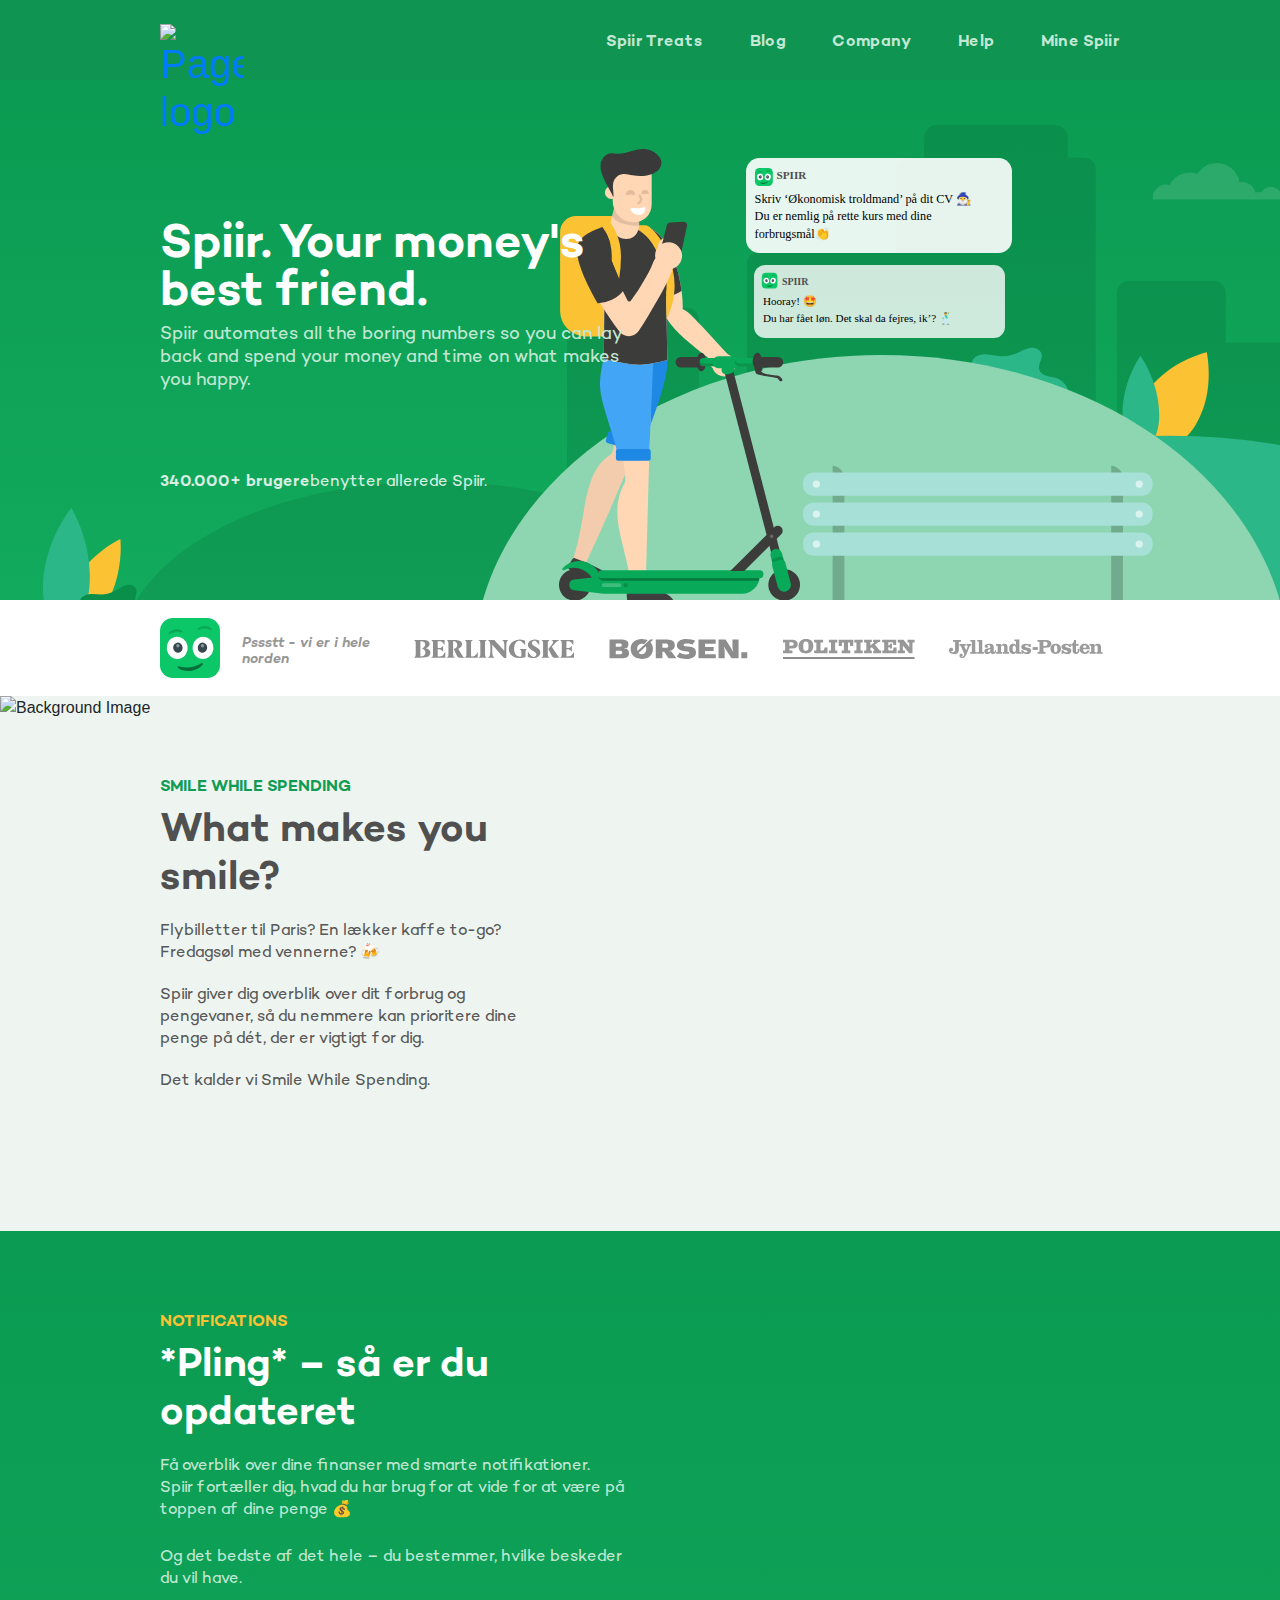
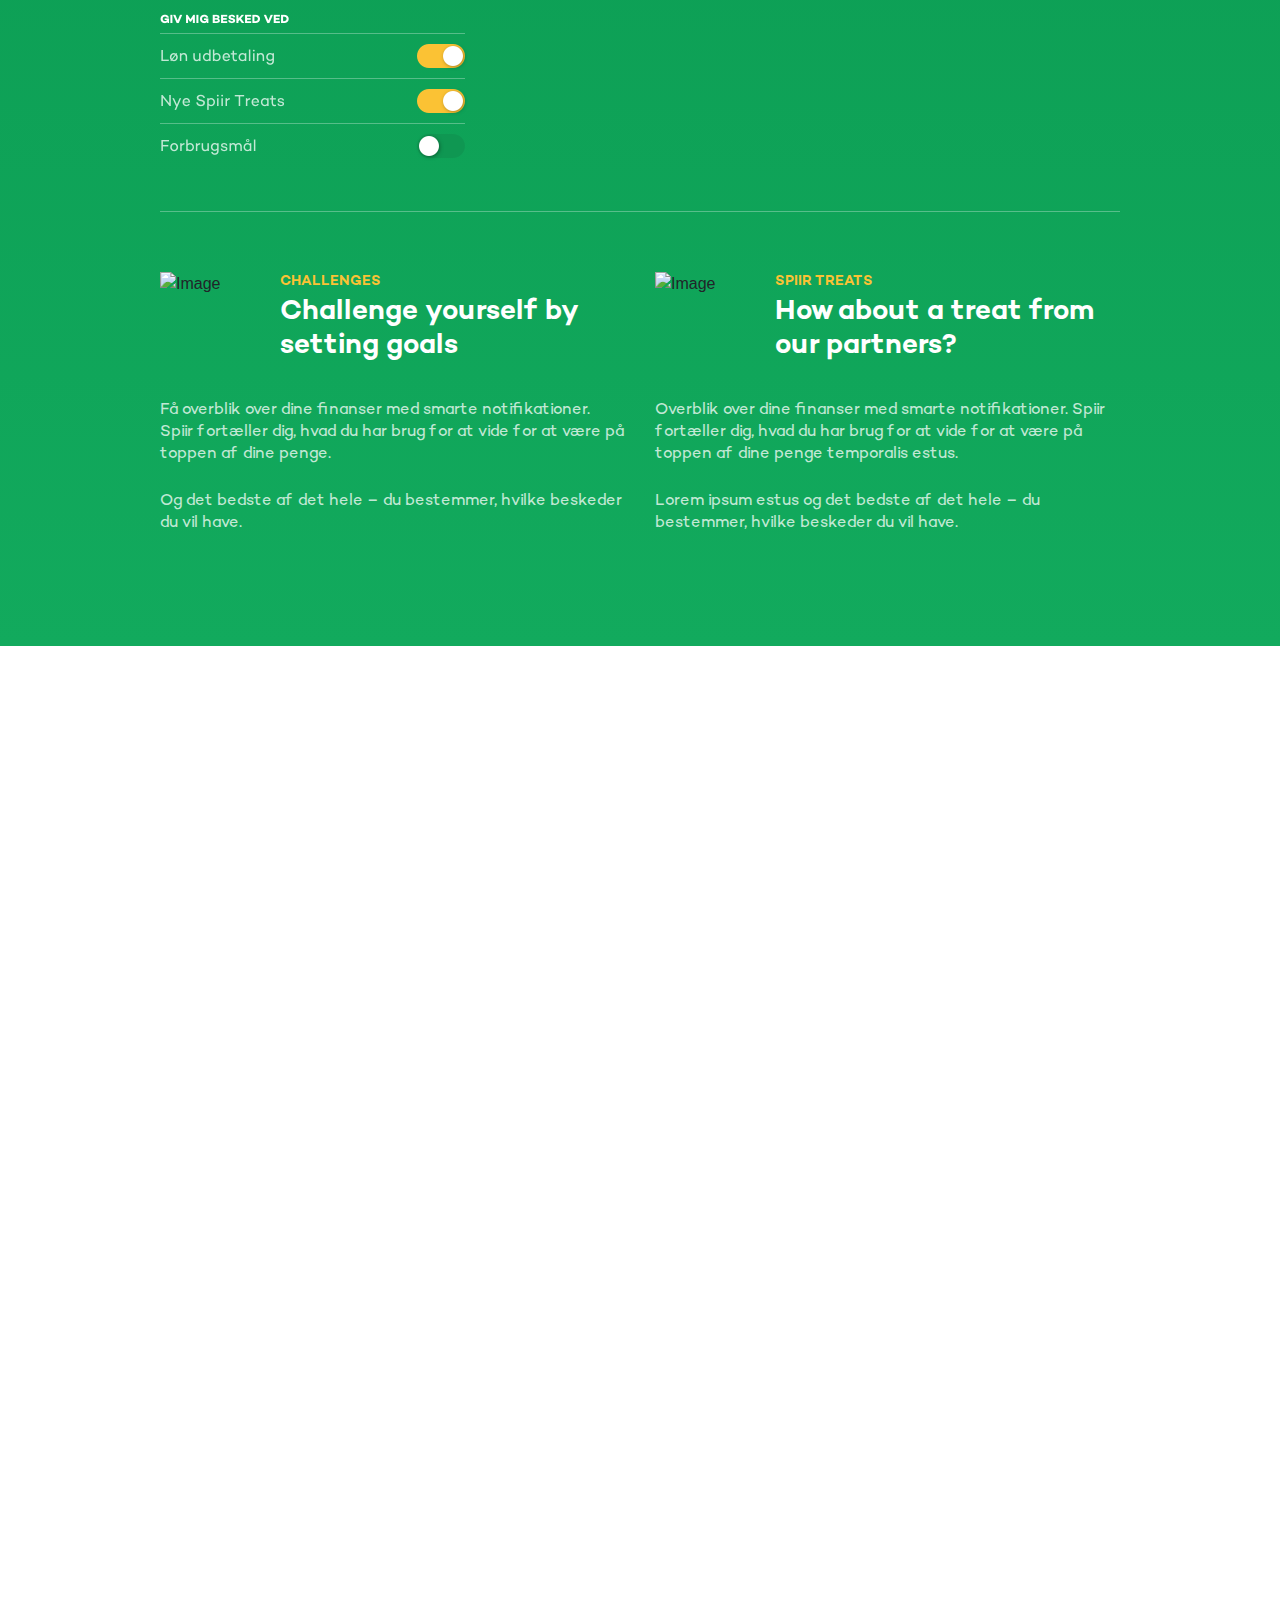
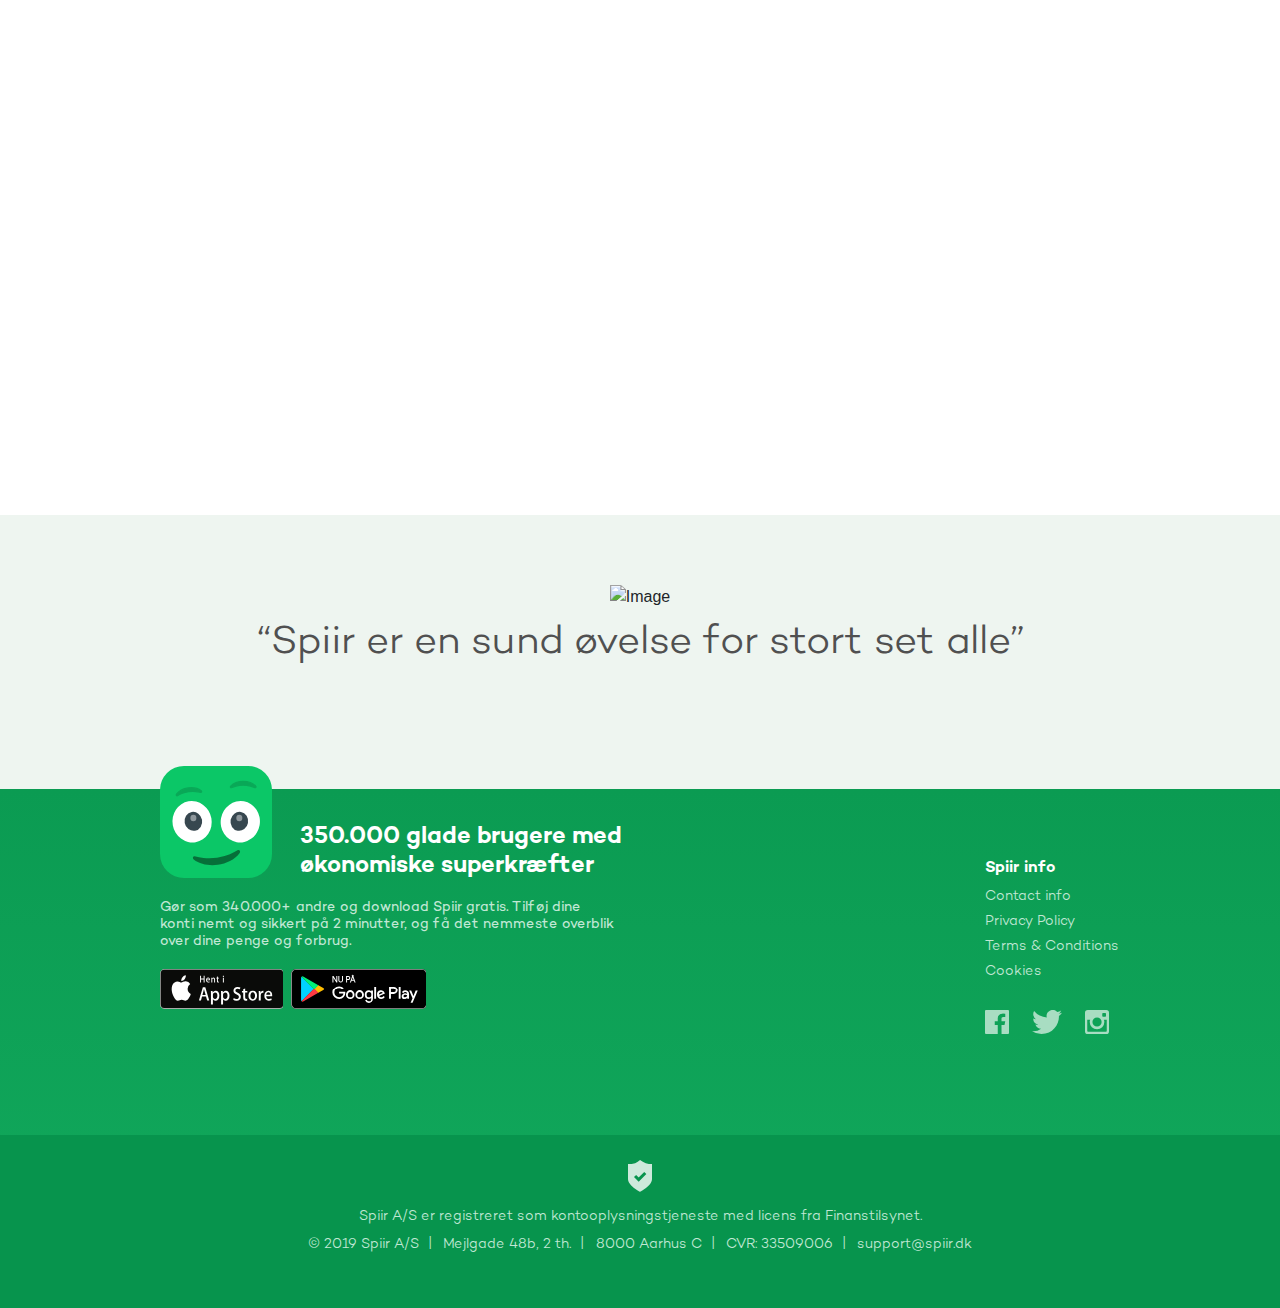
==== commit b3d79948: "Improve behaviour" ====
--- a/index.html
+++ b/index.html
@@ -7,7 +7,8 @@
     <meta charset="utf-8">
     <meta http-equiv="X-UA-Compatible" content="IE=edge">
     <meta name="viewport" content="width=device-width, initial-scale=1, maximum-scale=1.0, user-scalable=0">
-    <meta name="description" content="This is an example of a meta description. This will often show up in search results.">
+    <meta name="description"
+        content="This is an example of a meta description. This will often show up in search results.">
 
     <!-- Favicon -->
     <link rel="icon" type="image/png" href="">
@@ -22,7 +23,17 @@
             <div class="row">
                 <div class="col-sm-12">
                     <div class="nav-icon-container hidden-lg hidden-md">
-                        <div class="nav-icon"></div>
+                        <svg class="menuicon" xmlns="http://www.w3.org/2000/svg" width="50" height="50"
+                            viewBox="0 0 50 50">
+                            <title>Toggle Menu</title>
+                            <g>
+                                <line class="menuicon__bar" x1="13" y1="16.5" x2="37" y2="16.5" />
+                                <line class="menuicon__bar" x1="13" y1="24.5" x2="37" y2="24.5" />
+                                <line class="menuicon__bar" x1="13" y1="24.5" x2="37" y2="24.5" />
+                                <line class="menuicon__bar" x1="13" y1="32.5" x2="37" y2="32.5" />
+                                <circle class="menuicon__circle" r="23" cx="25" cy="25" />
+                            </g>
+                        </svg>
                     </div>
                     <div class="logo-container">
                         <h1>
@@ -34,21 +45,22 @@
                     <nav>
                         <ul>
                             <li>
-                                <a href="#">Spiir Treats</a>
+                                <a href="/treats.html">Spiir Treats</a>
                             </li>
                             <li>
-                                <a href="#">Blog</a>
+                                <a href="/blog.html">Blog</a>
                             </li>
                             <li>
-                                <a href="#">Company</a>
+                                <a href="/company.html">Company</a>
                             </li>
-                            <li class="active">
-                                <a href="#">Help</a>
+                            <li>
+                                <a href="/help.html">Help</a>
                             </li>
                             <li>
                                 <a href="#">Mine Spiir</a>
                             </li>
                         </ul>
+                        <div class="splash"></div>
                     </nav>
                 </div>
             </div>
@@ -57,31 +69,31 @@
     <main>
         <div class="big-banner-container big-park-banner">
             <div class="container img-container">
-                <div class="city-flower animate fadeInUp four">
+                <div class="city-flower">
                     <img src="/assets/images/images/city-flower.svg" alt="Image">
                 </div>
-                <div class="bg-image slow-animate fadeInUp one">
+                <div class="bg-image">
                     <img src="/assets/images/images/big-park-bg.svg" alt="Image">
                 </div>
-                <div class="person-image very-slow-animate fadeInLeft two">
+                <div class="person-image" data-aos="fade-down" data-aos-delay="200">
                     <img src="/assets/images/images/big-park-person.svg" alt="Image">
                 </div>
-                <div class="small-msg slow-animate fadeInDown three">
+                <div class="small-msg" data-aos="fade-down" data-aos-delay="300">
                     <img src="/assets/images/images/small-msg.svg" alt="Image">
                 </div>
-                <div class="big-msg slow-animate fadeInDown five">
+                <div class="big-msg" data-aos="fade-down" data-aos-delay="400">
                     <img src="/assets/images/images/big-msg.svg" alt="Image">
                 </div>
             </div>
             <div class="container">
                 <div class="row">
-                    <div class="col-lg-6 col-12">
-                        <div class="banner-content">
-                            <h2 class="very-slow-animate fadeInLeft two">Spiir. Your money's best friend.</h2>
-                            <p class="very-slow-animate fadeInLeft two">Spiir automates all the boring numbers so you
+                    <div class="col-md-6 col-lg-6 col-12">
+                        <div class="banner-content" data-aos="fade-down" data-aos-delay="200">
+                            <h2 class="very-slow-animate">Spiir. Your money's best friend.</h2>
+                            <p class="very-slow-animate">Spiir automates all the boring numbers so you
                                 can
                                 lay back and spend your money and time on what makes you happy.</p>
-                            <div class="btn-container very-slow-animate fadeInLeft two">
+                            <div class="btn-container">
                                 <div class="download-container">
                                     <a href="#" target="_blank" class="ios-icon"></a>
                                     <a href="#" target="_blank" class="android-icon"></a>
@@ -121,13 +133,14 @@
                 </div>
             </div>
         </div>
-        <div class="jarallax-container">
+        <div class="jarallax-container gray-container remove-img">
             <div class="jarallax">
                 <img class="jarallax-img" src="/assets/images/images/home-bg.svg" alt="Background Image">
-            </div>
-            <div class="container">
-                <div class="row">
-                    <div class="col-lg-5 col-12">
+                <img class="mobile-jarallax-img" src="/assets/images/images/home-bg.svg" alt="Background Image">
+            </div>
+            <div class="container">
+                <div class="row">
+                    <div class="col-md-6 col-lg-5 col-12">
                         <h5>Smile while spending</h5>
                         <h2>What makes you smile?</h2>
                         <p>Flybilletter til Paris? En lækker kaffe to-go? Fredagsøl med vennerne? 🍻
@@ -143,27 +156,27 @@
         <div class="home-notifications-container">
             <div class="container">
                 <div class="row">
-                    <div class="col-lg-6 col-12 two">
+                    <div class="col-md-6 col-lg-6 col-12">
                         <h5>Notifications</h5>
                         <h2>*Pling* – så er du opdateret</h2>
                         <p>Få overblik over dine finanser med smarte notifikationer. Spiir fortæller dig, hvad du
                             har brug for at vide for at være på toppen af dine penge 💰
                         </p>
                         <p>Og det bedste af det hele – du bestemmer, hvilke beskeder du vil have. </p>
-                        <img src="/assets/images/icons/notification-img.svg" alt="Image">
-                    </div>
-                    <div class="col-lg-6 col-12 one">
+                        <img src="/assets/images/images/notification-img.png" alt="Image">
+                    </div>
+                    <div class="col-md-6 col-lg-6 col-12">
                         <div class="content-img-container msg-animation-container">
-                            <div class="msg-animation msg-one four">
+                            <div class="msg-animation msg-one" data-aos="fade-down" data-aos-delay="500">
                                 <img src="/assets/images/images/msg-one.svg" alt="image">
                             </div>
-                            <div class="msg-animation msg-two three">
+                            <div class="msg-animation msg-two" data-aos="fade-down" data-aos-delay="400">
                                 <img src="/assets/images/images/msg-two.svg" alt="image">
                             </div>
-                            <div class="msg-animation msg-three two">
+                            <div class="msg-animation msg-three" data-aos="fade-down" data-aos-delay="300">
                                 <img src="/assets/images/images/msg-three.svg" alt="image">
                             </div>
-                            <div class="msg-animation msg-four one">
+                            <div class="msg-animation msg-four" data-aos="fade-down" data-aos-delay="200">
                                 <img src="/assets/images/images/msg-four.svg" alt="image">
                             </div>
                         </div>
@@ -171,7 +184,7 @@
                     <div class="col-12">
                         <hr>
                     </div>
-                    <div class="col-lg-6 col-12 four">
+                    <div class="col-md-6 col-lg-6 col-12">
                         <div class="notification-item">
                             <div class="notification-item-intro">
                                 <div class="img-container">
@@ -188,7 +201,7 @@
                             <p>Og det bedste af det hele – du bestemmer, hvilke beskeder du vil have. </p>
                         </div>
                     </div>
-                    <div class="col-lg-6 col-12 five">
+                    <div class="col-md-6 col-lg-6 col-12">
                         <div class="notification-item">
                             <div class="notification-item-intro">
                                 <div class="img-container">
--- a/assets/css/main.css
+++ b/assets/css/main.css
@@ -4,184 +4,141 @@
 @import url("slick/slick.min.css");
 @media (max-width: 767px) {
   .hidden-xs {
-    display: none !important;
-  }
-}
+    display: none !important; } }
 
 @media (min-width: 768px) and (max-width: 991px) {
   .hidden-sm {
-    display: none !important;
-  }
-}
+    display: none !important; } }
 
 @media (min-width: 992px) and (max-width: 1199px) {
   .hidden-md {
-    display: none !important;
-  }
-}
+    display: none !important; } }
 
 @media (min-width: 1200px) {
   .hidden-lg {
-    display: none !important;
-  }
-}
+    display: none !important; } }
 
 .visible-xs {
-  display: none !important;
-}
-@media (max-width: 767px) {
-  .visible-xs {
-    display: block !important;
-  }
-}
+  display: none !important; }
+  @media (max-width: 767px) {
+    .visible-xs {
+      display: block !important; } }
 
 @media (min-width: 1200px) {
   .container {
-    max-width: 990px;
-  }
-}
+    max-width: 990px; } }
 @media (min-width: 1200px) {
   .container.img-container {
-    max-width: 1440px;
-  }
-}
+    max-width: 1440px; } }
 
 main {
-  margin-top: 80px;
-}
-@media (min-width: 768px) and (max-width: 991px) {
-  main {
-    overflow: hidden;
-  }
-}
-@media (max-width: 767px) {
-  main {
-    overflow: hidden;
-  }
-}
+  margin-top: 80px; }
+  @media (min-width: 768px) and (max-width: 991px) {
+    main {
+      overflow: hidden; } }
+  @media (max-width: 767px) {
+    main {
+      overflow: hidden; } }
 
 h1 {
   padding: 0;
-  margin: 0;
-}
+  margin: 0; }
 
 h2 {
   color: #505050;
   font-family: "Campton Semi Bold";
   font-size: 40px;
   line-height: 48px;
-  margin-bottom: 20px;
-}
-@media (max-width: 767px) and (orientation: portrait) {
-  h2 {
-    font-size: 36px;
-    line-height: 44px;
-  }
-}
-@media (max-width: 767px) {
-  h2 {
-    margin-bottom: 10px;
-  }
-}
+  margin-bottom: 20px; }
+  @media (max-width: 767px) and (orientation: portrait) {
+    h2 {
+      font-size: 36px;
+      line-height: 44px; } }
+  @media (max-width: 767px) {
+    h2 {
+      margin-bottom: 10px; } }
 
 h3 {
   font-family: "Campton Semi Bold";
   font-size: 28px;
   line-height: 34px;
-  color: #505050;
-}
+  color: #505050; }
 
 h4 {
   font-family: "Campton Semi Bold";
   font-size: 24px;
   line-height: 29px;
-  color: #505050;
-}
+  color: #505050; }
 
 h5 {
   font-family: "Campton Semi Bold";
   text-transform: uppercase;
   font-size: 16px;
   line-height: 19px;
-  color: #109C55;
-}
+  color: #109C55; }
 
 p {
   font-family: "Campton Book";
   color: #585858;
   font-size: 16px;
   line-height: 22px;
-  margin-bottom: 20px;
-}
+  margin-bottom: 20px; }
 
 .subtitle {
   font-family: "Campton Semi Bold";
   font-size: 18px;
   line-height: 22px;
   display: block;
-  margin: 30px 0 10px 0;
-}
+  margin: 30px 0 10px 0; }
 
 a {
-  position: relative;
-}
-a:focus {
-  outline: none;
-  text-decoration: none;
-}
-a:hover {
-  text-decoration: none;
-  color: inherit;
-}
-a:active {
-  outline: none;
-  text-decoration: none;
-}
-a:visited {
-  outline: none;
-  text-decoration: none;
-}
+  position: relative; }
+  a:focus {
+    outline: none;
+    text-decoration: none; }
+  a:hover {
+    text-decoration: none;
+    color: inherit; }
+  a:active {
+    outline: none;
+    text-decoration: none; }
+  a:visited {
+    outline: none;
+    text-decoration: none; }
 
 .flex-row {
   display: -webkit-box;
   display: -ms-flexbox;
   display: flex;
   -ms-flex-wrap: wrap;
-  flex-wrap: wrap;
-}
-@media (max-width: 767px) {
-  .flex-row {
-    display: initial;
-    display: initial;
-    display: block;
-    -ms-flex-wrap: initial;
-    flex-wrap: initial;
-  }
-}
-.flex-row:before, .flex-row:after {
-  display: none;
-  display: none;
-}
-.flex-row > [class*=col-] {
-  display: -webkit-box;
-  display: -ms-flexbox;
-  display: flex;
-  -webkit-box-orient: vertical;
-  -webkit-box-direction: normal;
-  -ms-flex-direction: column;
-  flex-direction: column;
-}
-@media (max-width: 767px) {
-  .flex-row > [class*=col-] {
-    display: initial;
-    display: initial;
-    display: block;
-    -webkit-box-orient: initial;
-    -webkit-box-direction: initial;
-    -ms-flex-direction: initial;
-    flex-direction: initial;
-  }
-}
+  flex-wrap: wrap; }
+  @media (max-width: 767px) {
+    .flex-row {
+      display: initial;
+      display: initial;
+      display: block;
+      -ms-flex-wrap: initial;
+      flex-wrap: initial; } }
+  .flex-row:before, .flex-row:after {
+    display: none;
+    display: none; }
+  .flex-row > [class*='col-'] {
+    display: -webkit-box;
+    display: -ms-flexbox;
+    display: flex;
+    -webkit-box-orient: vertical;
+    -webkit-box-direction: normal;
+    -ms-flex-direction: column;
+    flex-direction: column; }
+    @media (max-width: 767px) {
+      .flex-row > [class*='col-'] {
+        display: initial;
+        display: initial;
+        display: block;
+        -webkit-box-orient: initial;
+        -webkit-box-direction: initial;
+        -ms-flex-direction: initial;
+        flex-direction: initial; } }
 
 .primary-btn {
   background-color: #12AA5D;
@@ -203,277 +160,222 @@
   transition: all 0.5s ease;
   font-family: "Campton Book";
   text-transform: initial;
-  margin-top: 5px;
-}
-.primary-btn:hover {
-  text-decoration: none;
-  outline: 0;
-  color: #12AA5D;
-  background: #ffffff;
-}
-.primary-btn:focus {
-  text-decoration: none;
-  outline: 0;
-  color: #12AA5D;
-}
-.primary-btn:active {
-  outline: 0;
-}
-.primary-btn:after {
-  content: "";
-  display: inline-block;
-  background-repeat: no-repeat;
-  background-size: cover;
-  background-image: url("/assets/images/icons/light-green-right-icon.svg");
-  width: 8px;
-  height: 12px;
-  position: relative;
-  top: 1px;
-  margin-left: 18px;
-  -webkit-transition: all 0.5s ease;
-  -moz-transition: all 0.5s ease;
-  -o-transition: all 0.5s ease;
-  transition: all 0.5s ease;
-}
-.primary-btn.orange-btn {
-  background-color: #FBC234;
-  border-color: #FBC234;
-}
-.primary-btn.orange-btn:hover {
-  background: #ffffff;
-  color: #FBC234;
-}
-.primary-btn.orange-btn:hover:after {
-  background-image: url("/assets/images/icons/hover-light-orange-right-icon.svg");
-}
-.primary-btn.orange-btn:focus {
-  background: #ffffff;
-  color: #FBC234;
-}
-.primary-btn.orange-btn:focus:after {
-  background-image: url("/assets/images/icons/hover-light-orange-right-icon.svg");
-}
-.primary-btn.orange-btn:after {
-  background-image: url("/assets/images/icons/light-orange-right-icon.svg");
-}
-.primary-btn.no-icon:after {
-  display: none;
-}
+  margin-top: 5px; }
+  .primary-btn:hover {
+    text-decoration: none;
+    outline: 0;
+    color: #12AA5D;
+    background: #ffffff; }
+  .primary-btn:focus {
+    text-decoration: none;
+    outline: 0;
+    color: #12AA5D; }
+  .primary-btn:active {
+    outline: 0; }
+  .primary-btn:after {
+    content: "";
+    display: inline-block;
+    background-repeat: no-repeat;
+    background-size: cover;
+    background-image: url("/assets/images/icons/light-green-right-icon.svg");
+    width: 8px;
+    height: 12px;
+    position: relative;
+    top: 1px;
+    margin-left: 18px;
+    -webkit-transition: all 0.5s ease;
+    -moz-transition: all 0.5s ease;
+    -o-transition: all 0.5s ease;
+    transition: all 0.5s ease; }
+  .primary-btn.orange-btn {
+    background-color: #FBC234;
+    border-color: #FBC234; }
+    .primary-btn.orange-btn:hover {
+      background: #ffffff;
+      color: #FBC234; }
+      .primary-btn.orange-btn:hover:after {
+        background-image: url("/assets/images/icons/hover-light-orange-right-icon.svg"); }
+    .primary-btn.orange-btn:focus {
+      background: #ffffff;
+      color: #FBC234; }
+      .primary-btn.orange-btn:focus:after {
+        background-image: url("/assets/images/icons/hover-light-orange-right-icon.svg"); }
+    .primary-btn.orange-btn:after {
+      background-image: url("/assets/images/icons/light-orange-right-icon.svg"); }
+  .primary-btn.no-icon:after {
+    display: none; }
 
 @media (max-width: 768px) {
   .container {
-    max-width: 100%;
-  }
-}
+    max-width: 100%; } }
 
 .grayBackground {
-  background-color: #EEF5F0;
-}
+  background-color: #EEF5F0; }
 
 .greenBackground {
-  background-color: #0B9B52;
-}
+  background-color: #0B9B52; }
 
 .top-spacing {
-  padding-top: 80px;
-}
+  padding-top: 80px; }
+  @media (max-width: 767px) {
+    .top-spacing {
+      padding-top: 50px; } }
 
 .medium-top-spacing {
-  padding-top: 70px;
-}
-@media (max-width: 767px) {
-  .medium-top-spacing {
-    padding-top: 50px;
-  }
-}
+  padding-top: 70px; }
+  @media (max-width: 767px) {
+    .medium-top-spacing {
+      padding-top: 50px; } }
 
 .add-spacing {
   padding-top: 80px;
-  padding-bottom: 100px;
-}
+  padding-bottom: 100px; }
+  @media (max-width: 767px) {
+    .add-spacing {
+      padding-top: 50px;
+      padding-bottom: 50px; } }
 
 .small-spacing {
   padding-top: 50px;
-  padding-bottom: 100px;
-}
-@media (max-width: 767px) {
-  .small-spacing {
-    padding-top: 50px;
-    padding-bottom: 50px;
-  }
-}
+  padding-bottom: 100px; }
+  @media (max-width: 767px) {
+    .small-spacing {
+      padding-top: 50px;
+      padding-bottom: 50px; } }
 
 .half-width {
-  width: 50%;
-}
-@media (max-width: 767px) {
-  .half-width {
-    width: 100%;
-  }
-}
+  width: 50%; }
+  @media (max-width: 767px) {
+    .half-width {
+      width: 100%; } }
 
 @font-face {
-  font-family: "Campton Book Italic";
+  font-family: 'Campton Book Italic';
   src: url("../fonts/campton-book-italic/Campton-BookItalic.eot");
   src: url("../fonts/campton-book-italic/Campton-BookItalic.eot?#iefix") format("embedded-opentype"), url("../fonts/campton-book-italic/Campton-BookItalic.woff2") format("woff2"), url("../fonts/campton-book-italic/Campton-BookItalic.woff") format("woff"), url("../fonts/campton-book-italic/Campton-BookItalic.ttf") format("truetype"), url("../fonts/campton-book-italic/Campton-BookItalic.svg#Campton-BookItalic") format("svg");
   font-weight: normal;
-  font-style: italic;
-}
+  font-style: italic; }
 @font-face {
-  font-family: "Campton Bold";
+  font-family: 'Campton Bold';
   src: url("../fonts/campton-bold/Campton-Bold.eot");
   src: url("../fonts/campton-bold/Campton-Bold.eot?#iefix") format("embedded-opentype"), url("../fonts/campton-bold/Campton-Bold.woff2") format("woff2"), url("../fonts/campton-bold/Campton-Bold.woff") format("woff"), url("../fonts/campton-bold/Campton-Bold.ttf") format("truetype"), url("../fonts/campton-bold/Campton-Bold.svg#Campton-Bold") format("svg");
   font-weight: bold;
-  font-style: normal;
-}
+  font-style: normal; }
 @font-face {
-  font-family: "Campton Book";
+  font-family: 'Campton Book';
   src: url("../fonts/campton-book/Campton-Book.eot");
   src: url("../fonts/campton-book/Campton-Book.eot?#iefix") format("embedded-opentype"), url("../fonts/campton-book/Campton-Book.woff2") format("woff2"), url("../fonts/campton-book/Campton-Book.woff") format("woff"), url("../fonts/campton-book/Campton-Book.ttf") format("truetype"), url("../fonts/campton-book/Campton-Book.svg#Campton-Book") format("svg");
   font-weight: normal;
-  font-style: normal;
-}
+  font-style: normal; }
 @font-face {
-  font-family: "Campton Extra Light";
+  font-family: 'Campton Extra Light';
   src: url("../fonts/campton-extra-light/Campton-ExtraLight.eot");
   src: url("../fonts/campton-extra-light/Campton-ExtraLight.eot?#iefix") format("embedded-opentype"), url("../fonts/campton-extra-light/Campton-ExtraLight.woff2") format("woff2"), url("../fonts/campton-extra-light/Campton-ExtraLight.woff") format("woff"), url("../fonts/campton-extra-light/Campton-ExtraLight.ttf") format("truetype"), url("../fonts/campton-extra-light/Campton-ExtraLight.svg#Campton-ExtraLight") format("svg");
   font-weight: 200;
-  font-style: normal;
-}
+  font-style: normal; }
 @font-face {
-  font-family: "Campton Light";
+  font-family: 'Campton Light';
   src: url("../fonts/campton-light/Campton-Light.eot");
   src: url("../fonts/campton-light/Campton-Light.eot?#iefix") format("embedded-opentype"), url("../fonts/campton-light/Campton-Light.woff2") format("woff2"), url("../fonts/campton-light/Campton-Light.woff") format("woff"), url("../fonts/campton-light/Campton-Light.ttf") format("truetype"), url("../fonts/campton-light/Campton-Light.svg#Campton-Light") format("svg");
   font-weight: 300;
-  font-style: normal;
-}
+  font-style: normal; }
 @font-face {
-  font-family: "Campton Medium";
+  font-family: 'Campton Medium';
   src: url("../fonts/campton-medium/Campton-Medium.eot");
   src: url("../fonts/campton-medium/Campton-Medium.eot?#iefix") format("embedded-opentype"), url("../fonts/campton-medium/Campton-Medium.woff2") format("woff2"), url("../fonts/campton-medium/Campton-Medium.woff") format("woff"), url("../fonts/campton-medium/Campton-Medium.ttf") format("truetype"), url("../fonts/campton-medium/Campton-Medium.svg#Campton-Medium") format("svg");
   font-weight: 500;
-  font-style: normal;
-}
+  font-style: normal; }
 @font-face {
-  font-family: "Campton Semi Bold";
+  font-family: 'Campton Semi Bold';
   src: url("../fonts/campton-semi-bold/Campton-SemiBold.eot");
   src: url("../fonts/campton-semi-bold/Campton-SemiBold.eot?#iefix") format("embedded-opentype"), url("../fonts/campton-semi-bold/Campton-SemiBold.woff2") format("woff2"), url("../fonts/campton-semi-bold/Campton-SemiBold.woff") format("woff"), url("../fonts/campton-semi-bold/Campton-SemiBold.ttf") format("truetype"), url("../fonts/campton-semi-bold/Campton-SemiBold.svg#Campton-SemiBold") format("svg");
   font-weight: 600;
-  font-style: normal;
-}
+  font-style: normal; }
 @font-face {
-  font-family: "Campton Semi Bold Italic";
+  font-family: 'Campton Semi Bold Italic';
   src: url("../fonts/campton-semi-bold-italic/Campton-SemiBoldItalic.eot");
   src: url("../fonts/campton-semi-bold-italic/Campton-SemiBoldItalic.eot?#iefix") format("embedded-opentype"), url("../fonts/campton-semi-bold-italic/Campton-SemiBoldItalic.woff2") format("woff2"), url("../fonts/campton-semi-bold-italic/Campton-SemiBoldItalic.woff") format("woff"), url("../fonts/campton-semi-bold-italic/Campton-SemiBoldItalic.ttf") format("truetype"), url("../fonts/campton-semi-bold-italic/Campton-SemiBoldItalic.svg#Campton-SemiBoldItalic") format("svg");
   font-weight: 600;
-  font-style: italic;
-}
+  font-style: italic; }
 body {
-  overflow-x: hidden;
-}
-@media (min-width: 768px) and (max-width: 991px) {
-  body main {
-    margin-top: 70px;
-  }
-}
-@media (max-width: 767px) {
-  body main {
-    margin-top: 70px;
-  }
-}
-body:before {
-  content: "";
-  margin-right: -100%;
-  width: 100%;
-  height: 100%;
-  background: rgba(0, 0, 0, 0.5);
+  overflow-x: hidden; }
+  @media (min-width: 768px) and (max-width: 991px) {
+    body main {
+      margin-top: 70px; } }
+  @media (max-width: 767px) {
+    body main {
+      margin-top: 70px; } }
+  body.menu-open {
+    overflow-y: hidden; }
+    body.menu-open header .nav-icon-container .menuicon__bar:nth-child(3) {
+      -webkit-transform: rotate(-45deg);
+      transform: rotate(-45deg); }
+    body.menu-open header .nav-icon-container .menuicon__bar:nth-child(2) {
+      -webkit-transform: rotate(45deg);
+      transform: rotate(45deg); }
+    body.menu-open header .nav-icon-container .menuicon__bar:nth-child(1),
+    body.menu-open header .nav-icon-container .menuicon__bar:nth-child(4) {
+      opacity: 0; }
+    body.menu-open header .nav-icon-container .menuicon__circle {
+      stroke-dashoffset: 0; }
+    body.menu-open header .nav-icon-container .menuicon {
+      color: white;
+      -webkit-transform: rotate(180deg);
+      transform: rotate(180deg); }
+    body.menu-open header .nav-icon-container > .splash::after {
+      -webkit-transform: scale(1);
+      transform: scale(1); }
+    body.menu-open header nav {
+      height: auto; }
+      body.menu-open header nav ul {
+        visibility: visible; }
+        body.menu-open header nav ul li {
+          opacity: 1;
+          -webkit-transform: translateY(0);
+          transform: translateY(0); }
+    body.menu-open .splash:after {
+      -webkit-transform: scale(1);
+      transform: scale(1); }
+    body.menu-open footer {
+      margin-right: 100%; }
+      @media (max-width: 767px) {
+        body.menu-open footer {
+          float: left;
+          overflow: hidden;
+          height: 0; } }
+      @media (min-width: 768px) and (max-width: 991px) {
+        body.menu-open footer {
+          float: left;
+          overflow: hidden;
+          height: 0; } }
+
+.splash {
   position: absolute;
-  top: 0;
-  right: 0;
-  z-index: 9;
-  opacity: 0;
-  transition: margin-right 1s ease;
-  -webkit-transition: margin-right 1s ease;
-}
-body.menu-open {
-  overflow-y: hidden;
-}
-body.menu-open header .nav-icon {
-  background: transparent;
-  transition: top 300ms cubic-bezier(0.23, 1, 0.32, 1), transform 300ms 300ms cubic-bezier(0.23, 1, 0.32, 1);
-}
-body.menu-open header .nav-icon:before {
-  opacity: 1;
-  bottom: 0;
-  transform: rotate(-45deg);
-  transition: bottom 300ms cubic-bezier(0.23, 1, 0.32, 1), transform 300ms 300ms cubic-bezier(0.23, 1, 0.32, 1);
-}
-body.menu-open header .nav-icon:after {
-  opacity: 1;
-  top: 0;
-  transform: rotate(45deg);
-  transition: top 300ms cubic-bezier(0.23, 1, 0.32, 1), transform 300ms 300ms cubic-bezier(0.23, 1, 0.32, 1);
-}
-@media (min-width: 768px) and (max-width: 991px) {
-  body.menu-open header:before {
+  top: 40px;
+  right: 40px;
+  width: 1px;
+  height: 1px; }
+  @media (min-width: 992px) {
+    .splash {
+      display: none; } }
+  .splash:after {
     content: "";
+    display: block;
     position: absolute;
-    left: 0;
-    top: 0;
-    height: 100vh;
-    background-color: rgba(255, 255, 255, 0.98);
-    width: 5px;
-  }
-  body.menu-open header:after {
-    content: "";
-    position: absolute;
-    right: 0;
-    top: 0;
-    height: 100vh;
-    background-color: rgba(255, 255, 255, 0.98);
-    width: 5px;
-  }
-}
-@media (max-width: 767px) {
-  body.menu-open header nav ul li a {
-    margin-right: 0;
-  }
-}
-@media (min-width: 768px) and (max-width: 991px) {
-  body.menu-open header nav ul li a {
-    margin-right: 0;
-  }
-}
-body.menu-open nav {
-  margin-right: 0%;
-}
-@media (min-width: 768px) and (max-width: 991px) {
-  body.menu-open nav {
-    width: 100%;
-  }
-}
-body.menu-open footer {
-  margin-right: 100%;
-}
-@media (max-width: 767px) {
-  body.menu-open footer {
-    float: left;
-    overflow: hidden;
-    height: 0;
-  }
-}
-@media (min-width: 768px) and (max-width: 991px) {
-  body.menu-open footer {
-    float: left;
-    overflow: hidden;
-    height: 0;
-  }
-}
-body.menu-open:before {
-  opacity: 1;
-  width: 100%;
-  margin-right: 0%;
-}
+    border-radius: 50%;
+    background-color: #12aa5d;
+    width: 284vmax;
+    height: 284vmax;
+    top: -142vmax;
+    left: -142vmax;
+    -webkit-transform: scale(0);
+    transform: scale(0);
+    -webkit-transform-origin: 50% 50%;
+    transform-origin: 50% 50%;
+    transition: -webkit-transform 0.5s cubic-bezier(0.755, 0.05, 0.855, 0.06);
+    transition: transform 0.5s cubic-bezier(0.755, 0.05, 0.855, 0.06);
+    transition: transform 0.5s cubic-bezier(0.755, 0.05, 0.855, 0.06), -webkit-transform 0.5s cubic-bezier(0.755, 0.05, 0.855, 0.06);
+    will-change: transform; }
 
 header {
   background-color: #12aa5d;
@@ -485,2101 +387,1970 @@
   position: fixed;
   top: 0;
   left: 0;
-  right: 0;
-}
-header:before {
-  content: "";
-  width: 100%;
-  height: 100%;
-  background: rgba(0, 0, 0, 0.13);
-  position: absolute;
-  top: 0;
-  left: 0;
-}
-@media (max-width: 767px) {
-  header {
-    height: 70px;
-  }
-}
-@media (min-width: 768px) and (max-width: 991px) {
-  header {
-    height: 70px;
-  }
-}
-header .nav-icon-container {
-  position: absolute;
-  top: 23px;
-  right: 16px;
-  width: 24px;
-  height: 24px;
-}
-header .nav-icon {
-  width: 24px;
-  height: 2.5px;
-  position: absolute;
-  top: -4px;
-  right: 0px;
-  transform: translateY(16px);
-  -webkit-transform: translateY(16px);
-  -moz-transform: translateY(16px);
-  -ms-transform: translateY(16px);
-  -o-transform: translateY(16px);
-  background: #ffffff;
-  transition: all 0ms 300ms;
-}
-header .nav-icon:before {
-  width: 24px;
-  height: 2.5px;
-  content: "";
-  position: absolute;
-  left: 0;
-  bottom: 9px;
-  background: #ffffff;
-  transition: bottom 300ms 300ms cubic-bezier(0.23, 1, 0.32, 1), transform 300ms cubic-bezier(0.23, 1, 0.32, 1);
-}
-header .nav-icon:after {
-  width: 24px;
-  height: 2.5px;
-  content: "";
-  position: absolute;
-  left: 0;
-  top: 9px;
-  background: #ffffff;
-  transition: top 300ms 300ms cubic-bezier(0.23, 1, 0.32, 1), transform 300ms cubic-bezier(0.23, 1, 0.32, 1);
-}
-header .logo-container {
-  float: left;
-  text-align: left;
-  width: 83px;
-  height: 39px;
-  position: absolute;
-  top: 23.5px;
-  left: 15px;
-  -webkit-transition: all 0.5s;
-  -moz-transition: all 0.5s;
-  transition: all 0.5s;
-}
-@media (max-width: 767px) {
+  right: 0; }
+  header:before {
+    content: "";
+    width: 100%;
+    height: 100%;
+    background: rgba(0, 0, 0, 0.13);
+    position: absolute;
+    top: 0;
+    left: 0; }
+  @media (max-width: 767px) {
+    header {
+      height: 70px; } }
+  @media (min-width: 768px) and (max-width: 991px) {
+    header {
+      height: 70px; } }
+  header .nav-icon-container {
+    display: inline-block;
+    position: absolute;
+    z-index: 10;
+    padding: 0;
+    border: 0;
+    background: transparent;
+    outline: 0;
+    right: 15px;
+    top: 10px;
+    cursor: pointer;
+    border-radius: 50%;
+    transition: background-color .15s linear; }
+    header .nav-icon-container:focus, header .nav-icon-container:hover {
+      outline: 0;
+      background-color: rgba(0, 0, 0, 0.5); }
+    header .nav-icon-container .menuicon {
+      display: block;
+      cursor: pointer;
+      color: white;
+      -webkit-transform: rotate(0deg);
+      transform: rotate(0deg);
+      transition: 0.3s cubic-bezier(0.165, 0.84, 0.44, 1); }
+    header .nav-icon-container .menuicon__bar,
+    header .nav-icon-container .menuicon__circle {
+      fill: none;
+      stroke: currentColor;
+      stroke-width: 3;
+      stroke-linecap: round; }
+    header .nav-icon-container .menuicon__bar {
+      -webkit-transform: rotate(0deg);
+      transform: rotate(0deg);
+      -webkit-transform-origin: 50% 50%;
+      transform-origin: 50% 50%;
+      transition: -webkit-transform .25s ease-in-out;
+      transition: transform .25s ease-in-out;
+      transition: transform .25s ease-in-out, -webkit-transform .25s ease-in-out; }
+    header .nav-icon-container .menuicon__circle {
+      transition: stroke-dashoffset .3s linear .1s;
+      stroke-dashoffset: 144.513262038;
+      stroke-dasharray: 144.513262038; }
   header .logo-container {
-    top: 16px;
-  }
-}
-header .logo-container a {
-  -webkit-transition: all 0.5s;
-  -moz-transition: all 0.5s;
-  transition: all 0.5s;
-  position: relative;
-}
-header .logo-container a:hover img {
-  -webkit-transform: scale(1.1);
-  transform: scale(1.1);
-}
-header .logo-container .logo {
-  height: auto;
-  visibility: visible;
-  opacity: 1;
-  display: block;
-}
-header .logo-container img {
-  width: 83px;
-  height: 39px;
-  -webkit-transition: all 0.5s;
-  -moz-transition: all 0.5s;
-  transition: all 0.5s;
-  position: relative;
-}
-header nav {
-  text-align: right;
-  position: relative;
-  margin: 0;
-  background: none;
-  display: inline-block;
-  float: right;
-  transition: margin-right 1s ease;
-  -webkit-transition: margin-right 1s ease;
-}
-@media (max-width: 767px) {
-  header nav {
-    margin-right: -100%;
-    width: 100%;
+    float: left;
+    text-align: left;
+    width: 83px;
+    height: 39px;
     position: absolute;
-    top: 70px;
-    right: 0;
-    height: auto;
-    min-height: 325px;
-    overflow-y: auto;
-    background-color: #12aa5d;
-  }
-}
-@media (max-width: 767px) and (orientation: landscape) {
-  header nav {
-    padding-bottom: 320px;
-  }
-}
-@media (min-width: 768px) and (max-width: 991px) {
-  header nav {
-    margin-right: -100%;
-    width: 0;
-    position: absolute;
-    top: 70px;
-    right: 0;
-    height: auto;
-    min-height: 325px;
-    overflow-y: auto;
-    background-color: #12aa5d;
-  }
-}
-header nav ul {
-  padding: 0;
-  text-align: right;
-  list-style: none;
-  width: auto;
-  display: block;
-  margin-bottom: 0;
-}
-@media (max-width: 767px) {
+    top: 23.5px;
+    left: 15px;
+    -webkit-transition: all 0.5s;
+    -moz-transition: all 0.5s;
+    transition: all 0.5s; }
+    @media (max-width: 767px) {
+      header .logo-container {
+        top: 16px;
+        z-index: 9; } }
+    @media (min-width: 768px) and (max-width: 991px) {
+      header .logo-container {
+        z-index: 9; } }
+    header .logo-container a {
+      -webkit-transition: all 0.5s;
+      -moz-transition: all 0.5s;
+      transition: all 0.5s;
+      position: relative; }
+      header .logo-container a:hover img {
+        -webkit-transform: scale(1.1);
+        transform: scale(1.1); }
+    header .logo-container .logo {
+      height: auto;
+      visibility: visible;
+      opacity: 1;
+      display: block; }
+    header .logo-container img {
+      width: 83px;
+      height: 39px;
+      -webkit-transition: all 0.5s;
+      -moz-transition: all 0.5s;
+      transition: all 0.5s;
+      position: relative; }
+  @media (min-width: 992px) {
+    header nav {
+      text-align: right;
+      position: relative;
+      margin: 0;
+      background: none;
+      display: inline-block;
+      float: right; } }
+  @media (max-width: 767px) {
+    header nav {
+      height: 0; } }
+  @media (min-width: 768px) and (max-width: 991px) {
+    header nav {
+      height: 0; } }
   header nav ul {
-    margin-left: 0;
-    margin-top: 20px;
-  }
-}
-@media (min-width: 768px) and (max-width: 991px) {
-  header nav ul {
-    margin-left: 0;
-    margin-top: 20px;
-  }
-}
-header nav ul li {
-  list-style: none;
-  display: inline-block;
-  margin-bottom: 0;
-  background: none;
-  cursor: pointer;
-  padding: 0 42px 0 0;
-  position: relative;
-}
-@media (max-width: 767px) {
-  header nav ul li {
-    width: 100%;
-    text-align: center;
+    list-style: none;
     padding: 0;
-    margin-bottom: 15px;
-    min-height: 46px;
-  }
-}
-@media (max-width: 767px) and (orientation: landscape) {
-  header nav ul li {
-    margin-bottom: 10px;
-  }
-}
-@media (min-width: 992px) and (max-width: 1199px) {
-  header nav ul li {
-    padding-right: 20px;
-  }
-}
-@media (min-width: 768px) and (max-width: 991px) {
-  header nav ul li {
-    width: 100%;
-    text-align: center;
-    padding: 0;
-    margin-bottom: 15px;
-  }
-}
-header nav ul li:last-child {
-  padding-right: 0;
-}
-header nav ul li.active a {
-  color: #ffffff;
-}
-header nav ul li.active a:before {
-  visibility: visible;
-  -webkit-transform: scaleX(1);
-  -moz-transform: scaleX(1);
-  -ms-transform: scaleX(1);
-  -o-transform: scaleX(1);
-  transform: scaleX(1);
-}
-header nav ul li a {
-  position: relative;
-  padding: 0;
-  font-size: 16px;
-  line-height: 16px;
-  color: #C2E8D5;
-  font-family: "Campton Semi Bold";
-  letter-spacing: 0.02em;
-  padding: 33px 0 31px 0;
-  display: block;
-}
-@media (max-width: 767px) {
-  header nav ul li a {
-    font-size: 19px;
-    letter-spacing: 0;
-    line-height: 26px;
-    display: inline-block;
-    padding: 10px 0;
-    transition: margin-right 1s ease;
-    -webkit-transition: margin-right 1s ease;
-    margin-right: -100%;
-    right: 0;
-  }
-}
-@media (max-width: 767px) and (orientation: landscape) {
-  header nav ul li a {
-    padding: 5px 0;
-  }
-}
-@media (min-width: 768px) and (max-width: 991px) {
-  header nav ul li a {
-    font-size: 19px;
-    letter-spacing: 0;
-    line-height: 26px;
-    display: inline-block;
-    transition: margin-right 1s ease;
-    -webkit-transition: margin-right 1s ease;
-    margin-right: -100%;
-    right: 0;
-  }
-}
-header nav ul li a:hover {
-  color: #ffffff;
-}
-header nav ul li a:hover:before {
-  visibility: visible;
-  -webkit-transform: scaleX(1);
-  -moz-transform: scaleX(1);
-  -ms-transform: scaleX(1);
-  -o-transform: scaleX(1);
-  transform: scaleX(1);
-}
-header nav ul li a:before {
-  content: "";
-  position: absolute;
-  width: 100%;
-  height: 2px;
-  bottom: 0;
-  left: 0;
-  visibility: hidden;
-  -webkit-transform: scaleX(0);
-  -moz-transform: scaleX(0);
-  -ms-transform: scaleX(0);
-  -o-transform: scaleX(0);
-  transform: scaleX(0);
-  -webkit-transition: all 0.3s ease-in-out 0s;
-  -moz-transition: all 0.3s ease-in-out 0s;
-  -ms-transition: all 0.3s ease-in-out 0s;
-  -o-transition: all 0.3s ease-in-out 0s;
-  transition: all 0.3s ease-in-out 0s;
-  background: #ffffff;
-}
-header nav ul li a:focus {
-  text-decoration: none;
-  outline: none;
-}
-header nav ul li a:focus:before {
-  visibility: visible;
-  -webkit-transform: scaleX(1);
-  -moz-transform: scaleX(1);
-  -ms-transform: scaleX(1);
-  -o-transform: scaleX(1);
-  transform: scaleX(1);
-}
+    margin-bottom: 0; }
+    @media (min-width: 992px) {
+      header nav ul {
+        text-align: right;
+        list-style: none;
+        width: auto;
+        display: block; } }
+    @media (max-width: 767px) {
+      header nav ul {
+        display: flex;
+        flex-direction: column;
+        justify-content: center;
+        height: 100vh;
+        position: relative;
+        z-index: 5;
+        visibility: hidden; } }
+    @media (min-width: 768px) and (max-width: 991px) {
+      header nav ul {
+        display: flex;
+        flex-direction: column;
+        justify-content: center;
+        height: 100vh;
+        position: relative;
+        z-index: 5;
+        visibility: hidden; } }
+    @media (min-width: 992px) {
+      header nav ul li {
+        list-style: none;
+        display: inline-block;
+        margin-bottom: 0;
+        background: none;
+        cursor: pointer;
+        padding: 0 42px 0 0;
+        position: relative; }
+        header nav ul li:last-child {
+          padding-right: 0; } }
+    @media (max-width: 767px) {
+      header nav ul li {
+        opacity: 0;
+        transition: all 0.3s cubic-bezier(0, 0.995, 0.99, 1) 0.3s; }
+        header nav ul li:nth-child(1) {
+          -webkit-transform: translateY(-40px);
+          transform: translateY(-40px); }
+        header nav ul li:nth-child(2) {
+          -webkit-transform: translateY(-80px);
+          transform: translateY(-80px); }
+        header nav ul li:nth-child(3) {
+          -webkit-transform: translateY(-120px);
+          transform: translateY(-120px); }
+        header nav ul li:nth-child(4) {
+          -webkit-transform: translateY(-160px);
+          transform: translateY(-160px); }
+        header nav ul li:nth-child(5) {
+          -webkit-transform: translateY(-200px);
+          transform: translateY(-200px); } }
+    @media (min-width: 992px) and (max-width: 1199px) {
+      header nav ul li {
+        padding-right: 20px; } }
+    @media (min-width: 768px) and (max-width: 991px) {
+      header nav ul li {
+        opacity: 0;
+        transition: all 0.3s cubic-bezier(0, 0.995, 0.99, 1) 0.3s; }
+        header nav ul li:nth-child(1) {
+          -webkit-transform: translateY(-40px);
+          transform: translateY(-40px); }
+        header nav ul li:nth-child(2) {
+          -webkit-transform: translateY(-80px);
+          transform: translateY(-80px); }
+        header nav ul li:nth-child(3) {
+          -webkit-transform: translateY(-120px);
+          transform: translateY(-120px); }
+        header nav ul li:nth-child(4) {
+          -webkit-transform: translateY(-160px);
+          transform: translateY(-160px); }
+        header nav ul li:nth-child(5) {
+          -webkit-transform: translateY(-200px);
+          transform: translateY(-200px); } }
+    header nav ul li.active a {
+      color: #ffffff; }
+      header nav ul li.active a:before {
+        visibility: visible;
+        -webkit-transform: scaleX(1);
+        -moz-transform: scaleX(1);
+        -ms-transform: scaleX(1);
+        -o-transform: scaleX(1);
+        transform: scaleX(1); }
+      @media (max-width: 767px) {
+        header nav ul li.active a {
+          outline: 0;
+          background-color: rgba(0, 0, 0, 0.2);
+          border-radius: 8px; } }
+      @media (min-width: 768px) and (max-width: 991px) {
+        header nav ul li.active a {
+          outline: 0;
+          background-color: rgba(0, 0, 0, 0.2);
+          border-radius: 8px; } }
+    @media (min-width: 992px) {
+      header nav ul li a {
+        position: relative;
+        padding: 0;
+        font-size: 16px;
+        line-height: 16px;
+        color: #C2E8D5;
+        font-family: "Campton Semi Bold";
+        letter-spacing: 0.02em;
+        padding: 33px 0 31px 0;
+        display: block; } }
+    @media (max-width: 767px) {
+      header nav ul li a {
+        padding: 16px;
+        color: #ffffff;
+        font-size: 28px;
+        line-height: 28px;
+        letter-spacing: 2px;
+        display: block;
+        text-align: center;
+        font-family: "Campton Light"; } }
+    @media (min-width: 768px) and (max-width: 991px) {
+      header nav ul li a {
+        padding: 16px;
+        color: #ffffff;
+        font-size: 28px;
+        line-height: 28px;
+        letter-spacing: 2px;
+        display: block;
+        text-align: center;
+        font-family: "Campton Light"; } }
+    header nav ul li a:hover {
+      color: #ffffff; }
+      @media (max-width: 767px) {
+        header nav ul li a:hover {
+          outline: 0; } }
+      @media (min-width: 768px) and (max-width: 991px) {
+        header nav ul li a:hover {
+          outline: 0; } }
+      header nav ul li a:hover:before {
+        visibility: visible;
+        -webkit-transform: scaleX(1);
+        -moz-transform: scaleX(1);
+        -ms-transform: scaleX(1);
+        -o-transform: scaleX(1);
+        transform: scaleX(1); }
+    header nav ul li a:before {
+      content: "";
+      position: absolute;
+      width: 100%;
+      height: 2px;
+      bottom: 0;
+      left: 0;
+      visibility: hidden;
+      -webkit-transform: scaleX(0);
+      -moz-transform: scaleX(0);
+      -ms-transform: scaleX(0);
+      -o-transform: scaleX(0);
+      transform: scaleX(0);
+      -webkit-transition: all 0.3s ease-in-out 0s;
+      -moz-transition: all 0.3s ease-in-out 0s;
+      -ms-transition: all 0.3s ease-in-out 0s;
+      -o-transition: all 0.3s ease-in-out 0s;
+      transition: all 0.3s ease-in-out 0s;
+      background: #ffffff; }
+      @media (max-width: 767px) {
+        header nav ul li a:before {
+          display: none; } }
+      @media (min-width: 768px) and (max-width: 991px) {
+        header nav ul li a:before {
+          display: none; } }
+    header nav ul li a:focus {
+      text-decoration: none;
+      outline: none; }
+      @media (max-width: 767px) {
+        header nav ul li a:focus {
+          outline: 0;
+          background-color: rgba(0, 0, 0, 0.2); } }
+      @media (min-width: 768px) and (max-width: 991px) {
+        header nav ul li a:focus {
+          outline: 0;
+          background-color: rgba(0, 0, 0, 0.2); } }
+      header nav ul li a:focus:before {
+        visibility: visible;
+        -webkit-transform: scaleX(1);
+        -moz-transform: scaleX(1);
+        -ms-transform: scaleX(1);
+        -o-transform: scaleX(1);
+        transform: scaleX(1); }
 
 footer {
   padding: 32px 0 0 0;
-  background: linear-gradient(#0b9b52 0%, #12aa5d 100%);
-}
-footer .download-container {
-  margin-top: 0;
-}
-footer .download-container a {
-  margin-right: 3.5px;
-}
-footer .download-container a:before {
-  height: 40px;
-}
-footer .download-container a.ios-icon:before {
-  width: 123px;
-  background: url("/assets/images/icons/footer-ios.svg");
-}
-footer .download-container a.android-icon:before {
-  width: 135px;
-  background: url("/assets/images/icons/footer-android.svg");
-}
-footer .footer-info-container {
-  background-color: #07944D;
-  text-align: center;
-  padding: 25px 0 50px 0;
-  margin-top: 101px;
-}
-@media (min-width: 768px) and (max-width: 991px) {
+  background: linear-gradient(#0b9b52 0%, #12aa5d 100%); }
+  footer .download-container {
+    margin-top: 0; }
+    footer .download-container a {
+      margin-right: 3.5px; }
+      footer .download-container a:before {
+        height: 40px; }
+      footer .download-container a.ios-icon:before {
+        width: 123px;
+        background: url("/assets/images/icons/footer-ios.svg"); }
+      footer .download-container a.android-icon:before {
+        width: 135px;
+        background: url("/assets/images/icons/footer-android.svg"); }
   footer .footer-info-container {
-    margin-top: 82px;
-  }
-}
-@media (max-width: 767px) {
-  footer .footer-info-container {
-    margin-top: 82px;
-  }
-}
-footer .footer-info-container p {
-  color: #C2E8D5;
-  font-family: "Campton Light";
-  font-size: 14px;
-  line-height: 28px;
-  margin-bottom: 0;
-}
-footer .footer-info-container ul {
-  list-style: none;
-  margin: 0;
-  padding: 0;
-}
-footer .footer-info-container ul li {
-  position: relative;
-  color: #C2E8D5;
-  font-family: "Campton Light";
-  font-size: 14px;
-  line-height: 28px;
-  display: inline-block;
-  margin-right: 20px;
-}
-footer .footer-info-container ul li:after {
-  content: "|";
-  color: #C2E8D5;
-  font-size: 14px;
-  line-height: 14px;
-  position: absolute;
-  top: 6px;
-  right: -14px;
-}
-footer .footer-info-container ul li:last-child {
-  margin-right: 0;
-}
-footer .footer-info-container ul li:last-child:after {
-  display: none;
-}
-footer .footer-info-container ul li a {
-  color: #C2E8D5;
-  position: relative;
-}
-footer .footer-info-container ul li a:after {
-  content: "";
-  position: absolute;
-  width: 100%;
-  height: 1px;
-  bottom: 0;
-  left: 0;
-  visibility: hidden;
-  -webkit-transform: scaleX(0);
-  -moz-transform: scaleX(0);
-  -ms-transform: scaleX(0);
-  -o-transform: scaleX(0);
-  transform: scaleX(0);
-  -webkit-transition: all 0.3s ease-in-out 0s;
-  -moz-transition: all 0.3s ease-in-out 0s;
-  -ms-transition: all 0.3s ease-in-out 0s;
-  -o-transition: all 0.3s ease-in-out 0s;
-  transition: all 0.3s ease-in-out 0s;
-  background: #C2E8D5;
-}
-footer .footer-info-container ul li a:hover {
-  color: #C2E8D5;
-}
-footer .footer-info-container ul li a:hover:after {
-  visibility: visible;
-  -webkit-transform: scaleX(1);
-  -moz-transform: scaleX(1);
-  -ms-transform: scaleX(1);
-  -o-transform: scaleX(1);
-  transform: scaleX(1);
-}
-footer .footer-info-container ul li a:focus {
-  color: #C2E8D5;
-}
-footer .footer-info-container img {
-  width: 23.89px;
-  height: 31.83px;
-  margin-bottom: 10px;
-}
-footer .footer-content {
-  width: 70%;
-  margin-top: -55px;
-}
-@media (max-width: 767px) {
+    background-color: #07944D;
+    text-align: center;
+    padding: 25px 0 50px 0;
+    margin-top: 101px; }
+    @media (min-width: 768px) and (max-width: 991px) {
+      footer .footer-info-container {
+        margin-top: 82px; } }
+    @media (max-width: 767px) {
+      footer .footer-info-container {
+        margin-top: 82px; } }
+    footer .footer-info-container p {
+      color: #C2E8D5;
+      font-family: "Campton Light";
+      font-size: 14px;
+      line-height: 28px;
+      margin-bottom: 0; }
+    footer .footer-info-container ul {
+      list-style: none;
+      margin: 0;
+      padding: 0; }
+      footer .footer-info-container ul li {
+        position: relative;
+        color: #C2E8D5;
+        font-family: "Campton Light";
+        font-size: 14px;
+        line-height: 28px;
+        display: inline-block;
+        margin-right: 20px; }
+        footer .footer-info-container ul li:after {
+          content: "|";
+          color: #C2E8D5;
+          font-size: 14px;
+          line-height: 14px;
+          position: absolute;
+          top: 6px;
+          right: -14px; }
+        footer .footer-info-container ul li:last-child {
+          margin-right: 0; }
+          footer .footer-info-container ul li:last-child:after {
+            display: none; }
+        footer .footer-info-container ul li a {
+          color: #C2E8D5;
+          position: relative; }
+          footer .footer-info-container ul li a:after {
+            content: "";
+            position: absolute;
+            width: 100%;
+            height: 1px;
+            bottom: 0;
+            left: 0;
+            visibility: hidden;
+            -webkit-transform: scaleX(0);
+            -moz-transform: scaleX(0);
+            -ms-transform: scaleX(0);
+            -o-transform: scaleX(0);
+            transform: scaleX(0);
+            -webkit-transition: all 0.3s ease-in-out 0s;
+            -moz-transition: all 0.3s ease-in-out 0s;
+            -ms-transition: all 0.3s ease-in-out 0s;
+            -o-transition: all 0.3s ease-in-out 0s;
+            transition: all 0.3s ease-in-out 0s;
+            background: #C2E8D5; }
+          footer .footer-info-container ul li a:hover {
+            color: #C2E8D5; }
+            footer .footer-info-container ul li a:hover:after {
+              visibility: visible;
+              -webkit-transform: scaleX(1);
+              -moz-transform: scaleX(1);
+              -ms-transform: scaleX(1);
+              -o-transform: scaleX(1);
+              transform: scaleX(1); }
+          footer .footer-info-container ul li a:focus {
+            color: #C2E8D5; }
+    footer .footer-info-container img {
+      width: 23.89px;
+      height: 31.83px;
+      margin-bottom: 10px; }
   footer .footer-content {
-    width: 100%;
-    text-align: center;
-  }
-}
-@media (min-width: 768px) and (max-width: 991px) {
-  footer .footer-content {
-    width: 100%;
-  }
-}
-footer .footer-content h4 {
-  color: #ffffff;
-  vertical-align: bottom;
-  display: inline-block;
-  width: calc(100% - 142px);
-  margin: 0;
-}
-@media (max-width: 767px) {
-  footer .footer-content h4 {
-    display: block;
-    width: 100%;
-  }
-}
-footer .footer-content .footer-content-intro {
-  margin-bottom: 20px;
-}
-footer .footer-content .footer-content-intro img {
-  width: 112px;
-  height: 112px;
-  margin-right: 24px;
-  vertical-align: bottom;
-  display: inline-block;
-}
-@media (max-width: 767px) {
-  footer .footer-content .footer-content-intro img {
-    display: block;
-    margin: 0 auto 20px auto;
-  }
-}
-footer .footer-content p {
-  color: #C2E8D5;
-  font-size: 14px;
-  line-height: 17px;
-  width: 82%;
-}
-@media (max-width: 767px) {
-  footer .footer-content p {
-    width: 100%;
-  }
-}
-footer .footer-links {
-  margin-top: 36px;
-}
-@media (max-width: 767px) {
+    width: 70%;
+    margin-top: -55px; }
+    @media (max-width: 767px) {
+      footer .footer-content {
+        width: 100%;
+        text-align: center; } }
+    @media (min-width: 768px) and (max-width: 991px) {
+      footer .footer-content {
+        width: 100%; } }
+    footer .footer-content h4 {
+      color: #ffffff;
+      vertical-align: bottom;
+      display: inline-block;
+      width: calc(100% - 142px);
+      margin: 0; }
+      @media (max-width: 767px) {
+        footer .footer-content h4 {
+          display: block;
+          width: 100%; } }
+    footer .footer-content .footer-content-intro {
+      margin-bottom: 20px; }
+      footer .footer-content .footer-content-intro img {
+        width: 112px;
+        height: 112px;
+        margin-right: 24px;
+        vertical-align: bottom;
+        display: inline-block; }
+        @media (max-width: 767px) {
+          footer .footer-content .footer-content-intro img {
+            display: block;
+            margin: 0 auto 20px auto; } }
+    footer .footer-content p {
+      color: #C2E8D5;
+      font-size: 14px;
+      line-height: 17px;
+      width: 82%; }
+      @media (max-width: 767px) {
+        footer .footer-content p {
+          width: 100%; } }
   footer .footer-links {
-    text-align: center;
-  }
-}
-footer .footer-links span {
-  color: #ffffff;
-  font-family: "Campton Semi Bold";
-  font-size: 16px;
-  line-height: 19px;
-  margin-bottom: 7px;
-  display: block;
-}
-@media (max-width: 767px) {
-  footer .footer-links span {
-    font-size: 20px;
-    line-height: 24px;
-  }
-}
-footer .footer-links ul {
-  list-style: none;
-  margin: 0;
-  padding: 0;
-}
-footer .footer-links ul li {
-  position: relative;
-}
-footer .footer-links ul li:last-child {
-  margin-right: 0;
-}
-footer .footer-links ul li:last-child:after {
-  display: none;
-}
-footer .footer-links ul li a {
-  color: #C2E8D5;
-  position: relative;
-  font-family: "Campton Light";
-  font-size: 14px;
-  line-height: 24px;
-}
-@media (max-width: 767px) {
-  footer .footer-links ul li a {
-    font-size: 18px;
-    line-height: 24px;
-  }
-}
-footer .footer-links ul li a:after {
-  content: "";
-  position: absolute;
-  width: 100%;
-  height: 1px;
-  bottom: 0;
-  left: 0;
-  visibility: hidden;
-  -webkit-transform: scaleX(0);
-  -moz-transform: scaleX(0);
-  -ms-transform: scaleX(0);
-  -o-transform: scaleX(0);
-  transform: scaleX(0);
-  -webkit-transition: all 0.3s ease-in-out 0s;
-  -moz-transition: all 0.3s ease-in-out 0s;
-  -ms-transition: all 0.3s ease-in-out 0s;
-  -o-transition: all 0.3s ease-in-out 0s;
-  transition: all 0.3s ease-in-out 0s;
-  background: #C2E8D5;
-}
-footer .footer-links ul li a:hover {
-  color: #C2E8D5;
-}
-footer .footer-links ul li a:hover:after {
-  visibility: visible;
-  -webkit-transform: scaleX(1);
-  -moz-transform: scaleX(1);
-  -ms-transform: scaleX(1);
-  -o-transform: scaleX(1);
-  transform: scaleX(1);
-}
-footer .footer-links ul li a:focus {
-  color: #C2E8D5;
-}
-footer .footer-links .footer-social-links {
-  margin-top: 25px;
-}
-footer .footer-links .footer-social-links ul {
-  list-style: none;
-  margin: 0;
-  padding: 0;
-}
-footer .footer-links .footer-social-links ul li {
-  position: relative;
-  color: #C2E8D5;
-  display: inline-block;
-  margin-right: 19px;
-}
-footer .footer-links .footer-social-links ul li img {
-  height: 24px;
-  -webkit-transition: all 0.3s ease;
-  -moz-transition: all 0.3s ease;
-  -o-transition: all 0.3s ease;
-  transition: all 0.3s ease;
-  opacity: 0.8;
-}
-footer .footer-links .footer-social-links ul li:last-child {
-  margin-right: 0;
-}
-footer .footer-links .footer-social-links ul li:last-child:after {
-  display: none;
-}
-footer .footer-links .footer-social-links ul li a {
-  position: relative;
-}
-footer .footer-links .footer-social-links ul li a:after {
-  display: none;
-}
-footer .footer-links .footer-social-links ul li a:hover {
-  color: #C2E8D5;
-}
-footer .footer-links .footer-social-links ul li a:hover img {
-  opacity: 1;
-}
-footer .footer-links .footer-social-links ul li a:focus {
-  color: #C2E8D5;
-}
+    margin-top: 36px; }
+    @media (max-width: 767px) {
+      footer .footer-links {
+        text-align: center; } }
+    footer .footer-links span {
+      color: #ffffff;
+      font-family: "Campton Semi Bold";
+      font-size: 16px;
+      line-height: 19px;
+      margin-bottom: 7px;
+      display: block; }
+      @media (max-width: 767px) {
+        footer .footer-links span {
+          font-size: 20px;
+          line-height: 24px; } }
+    footer .footer-links ul {
+      list-style: none;
+      margin: 0;
+      padding: 0; }
+      footer .footer-links ul li {
+        position: relative; }
+        footer .footer-links ul li:last-child {
+          margin-right: 0; }
+          footer .footer-links ul li:last-child:after {
+            display: none; }
+        footer .footer-links ul li a {
+          color: #C2E8D5;
+          position: relative;
+          font-family: "Campton Light";
+          font-size: 14px;
+          line-height: 24px; }
+          footer .footer-links ul li a:after {
+            content: "";
+            position: absolute;
+            width: 100%;
+            height: 1px;
+            bottom: 0;
+            left: 0;
+            visibility: hidden;
+            -webkit-transform: scaleX(0);
+            -moz-transform: scaleX(0);
+            -ms-transform: scaleX(0);
+            -o-transform: scaleX(0);
+            transform: scaleX(0);
+            -webkit-transition: all 0.3s ease-in-out 0s;
+            -moz-transition: all 0.3s ease-in-out 0s;
+            -ms-transition: all 0.3s ease-in-out 0s;
+            -o-transition: all 0.3s ease-in-out 0s;
+            transition: all 0.3s ease-in-out 0s;
+            background: #C2E8D5; }
+          footer .footer-links ul li a:hover {
+            color: #C2E8D5; }
+            footer .footer-links ul li a:hover:after {
+              visibility: visible;
+              -webkit-transform: scaleX(1);
+              -moz-transform: scaleX(1);
+              -ms-transform: scaleX(1);
+              -o-transform: scaleX(1);
+              transform: scaleX(1); }
+          footer .footer-links ul li a:focus {
+            color: #C2E8D5; }
+    footer .footer-links .footer-social-links {
+      margin-top: 25px; }
+      footer .footer-links .footer-social-links ul {
+        list-style: none;
+        margin: 0;
+        padding: 0; }
+        footer .footer-links .footer-social-links ul li {
+          position: relative;
+          color: #C2E8D5;
+          display: inline-block;
+          margin-right: 19px; }
+          footer .footer-links .footer-social-links ul li img {
+            height: 24px;
+            -webkit-transition: all 0.3s ease;
+            -moz-transition: all 0.3s ease;
+            -o-transition: all 0.3s ease;
+            transition: all 0.3s ease;
+            opacity: 0.8; }
+          footer .footer-links .footer-social-links ul li:last-child {
+            margin-right: 0; }
+            footer .footer-links .footer-social-links ul li:last-child:after {
+              display: none; }
+          footer .footer-links .footer-social-links ul li a {
+            position: relative; }
+            footer .footer-links .footer-social-links ul li a:after {
+              display: none; }
+            footer .footer-links .footer-social-links ul li a:hover {
+              color: #C2E8D5; }
+              footer .footer-links .footer-social-links ul li a:hover img {
+                opacity: 1; }
+            footer .footer-links .footer-social-links ul li a:focus {
+              color: #C2E8D5; }
 
 .three-column-information-container {
   padding: 70px 0 76px 0;
-  display: flex;
-}
-.three-column-information-container .column-information-item {
-  text-align: center;
-  display: flex;
-  flex-flow: column nowrap;
-  justify-content: flex-start;
-  align-items: center;
-  flex: 1 1 0%;
-  width: auto;
-}
-.three-column-information-container .column-information-item span {
-  font-family: "Campton Semi Bold";
-  color: #505050;
-  font-size: 22px;
-  line-height: 27px;
-  display: block;
-  margin-bottom: 8px;
-}
-.three-column-information-container .column-information-item p {
-  line-height: 19px;
-  padding: 0 5px;
-  margin: 0;
-}
-.three-column-information-container .column-information-item .img-container {
-  margin-bottom: 27px;
-  width: 100%;
-}
+  display: flex; }
+  @media (max-width: 767px) {
+    .three-column-information-container {
+      display: block;
+      padding: 50px 0 40px 0; } }
+  @media (min-width: 768px) and (max-width: 991px) {
+    .three-column-information-container {
+      padding: 60px 0 50px 0; } }
+  .three-column-information-container .column-information-item {
+    text-align: center;
+    display: flex;
+    flex-flow: column nowrap;
+    justify-content: flex-start;
+    align-items: center;
+    flex: 1 1 0%;
+    width: auto; }
+    @media (max-width: 767px) {
+      .three-column-information-container .column-information-item {
+        width: 100%;
+        display: block;
+        flex: initial;
+        margin-bottom: 50px; } }
+    .three-column-information-container .column-information-item:last-child {
+      margin-bottom: 20px; }
+    .three-column-information-container .column-information-item span {
+      font-family: "Campton Semi Bold";
+      color: #505050;
+      font-size: 22px;
+      line-height: 27px;
+      display: block;
+      margin-bottom: 8px; }
+    .three-column-information-container .column-information-item p {
+      line-height: 19px;
+      padding: 0 5px;
+      margin: 0; }
+    .three-column-information-container .column-information-item .img-container {
+      margin-bottom: 27px;
+      width: 100%; }
+      @media (max-width: 767px) {
+        .three-column-information-container .column-information-item .img-container {
+          margin-bottom: 15px; } }
 
 .jarallax-container {
   position: relative;
   margin: 0;
-  padding: 80px 0 120px 0;
-}
-@media all and (-ms-high-contrast: none) {
-  .jarallax-container {
-    overflow: hidden;
-  }
-}
-.jarallax-container .jarallax {
-  height: 100%;
-  position: absolute;
-  left: 0;
-  top: 0;
-  right: 0;
-  bottom: 0;
-  z-index: 0;
-}
-@media (max-width: 767px) {
+  padding: 80px 0 120px 0; }
+  @media (min-width: 768px) and (max-width: 991px) {
+    .jarallax-container {
+      padding: 50px 0 100px 0; } }
+  @media (max-width: 767px) {
+    .jarallax-container {
+      padding: 50px 0 100px 0; } }
+  @media (max-width: 767px) and (orientation: landscape) {
+    .jarallax-container {
+      padding: 50px 0 160px 0; } }
+  @media all and (-ms-high-contrast: none) {
+    .jarallax-container {
+      overflow: hidden; } }
   .jarallax-container .jarallax {
-    overflow: hidden;
-  }
-}
-@media (min-width: 768px) and (max-width: 991px) {
-  .jarallax-container .jarallax {
-    overflow: hidden;
-  }
-}
-.jarallax-container .jarallax .jarallax-img {
-  object-position: right !important;
-}
-@media all and (-ms-high-contrast: none) {
-  .jarallax-container .jarallax .jarallax-img {
-    object-position: 50% 50% !important;
-    background-position-x: right !important;
+    height: 100%;
+    position: absolute;
+    left: 0;
+    top: 0;
     right: 0;
-    background-size: cover;
-    background-repeat: no-repeat;
-    background-position: 100% 50%;
-    width: 100% !important;
-  }
-}
-@media (max-width: 767px) {
-  .jarallax-container .jarallax .jarallax-img {
-    display: none;
-  }
-}
-@media (min-width: 768px) and (max-width: 991px) {
-  .jarallax-container .jarallax .jarallax-img {
-    display: none;
-  }
-}
-.jarallax-container .jarallax .mobile-jarallax-img {
-  display: none;
-  position: absolute;
-  bottom: -24px;
-  right: 0;
-  max-width: 100%;
-  max-height: 100%;
-}
-@media (max-width: 767px) {
-  .jarallax-container .jarallax .mobile-jarallax-img {
-    display: block;
-  }
-}
-@media (min-width: 768px) and (max-width: 991px) {
-  .jarallax-container .jarallax .mobile-jarallax-img {
-    display: block;
-  }
-}
-.jarallax-container.green-container {
-  padding: 80px 0 80px 0;
-}
-@media (max-width: 767px) {
+    bottom: 0;
+    z-index: 0; }
+    @media (max-width: 767px) {
+      .jarallax-container .jarallax {
+        overflow: hidden; } }
+    @media (min-width: 768px) and (max-width: 991px) {
+      .jarallax-container .jarallax {
+        overflow: hidden; } }
+    .jarallax-container .jarallax .jarallax-img {
+      object-position: right !important; }
+      @media all and (-ms-high-contrast: none) {
+        .jarallax-container .jarallax .jarallax-img {
+          object-position: 50% 50% !important;
+          background-position-x: right !important;
+          right: 0;
+          background-size: cover;
+          background-repeat: no-repeat;
+          background-position: 100% 50%;
+          width: 100% !important; } }
+      @media (max-width: 767px) {
+        .jarallax-container .jarallax .jarallax-img {
+          display: none; } }
+      @media (min-width: 768px) and (max-width: 991px) {
+        .jarallax-container .jarallax .jarallax-img {
+          display: none; } }
+      @media (min-width: 992px) and (max-width: 1199px) {
+        .jarallax-container .jarallax .jarallax-img {
+          object-position: 50% 50% !important; } }
+    .jarallax-container .jarallax .mobile-jarallax-img {
+      display: none;
+      position: absolute;
+      bottom: 0;
+      right: 0;
+      max-width: 100%;
+      max-height: 100%; }
+      @media (max-width: 767px) {
+        .jarallax-container .jarallax .mobile-jarallax-img {
+          display: block; } }
+      @media (min-width: 768px) and (max-width: 991px) {
+        .jarallax-container .jarallax .mobile-jarallax-img {
+          display: block; } }
+  @media (max-width: 767px) {
+    .jarallax-container.remove-img {
+      padding: 50px 0; } }
+  @media (max-width: 767px) {
+    .jarallax-container.remove-img .jarallax {
+      display: none; } }
   .jarallax-container.green-container {
-    padding: 50px 0 50px 0;
-  }
-}
-@media (min-width: 768px) and (max-width: 991px) {
-  .jarallax-container.green-container {
-    padding: 70px 0 70px 0;
-  }
-}
+    padding: 80px 0 80px 0; }
+    @media (max-width: 767px) {
+      .jarallax-container.green-container {
+        padding: 50px 0 50px 0; } }
+    @media (min-width: 768px) and (max-width: 991px) {
+      .jarallax-container.green-container {
+        padding: 70px 0 70px 0; } }
 
 .download-container {
-  margin-top: 50px;
-}
-.download-container a {
-  display: inline-block;
-  margin-right: 5.5px;
-}
-.download-container a:last-child {
-  margin-right: 0;
-}
-.download-container a:hover:before {
-  opacity: 0.8;
-}
-.download-container a:before {
-  content: "";
-  background-repeat: no-repeat;
-  background-size: cover;
-  display: block;
-  -webkit-transition: all 0.3s ease;
-  -moz-transition: all 0.3s ease;
-  -o-transition: all 0.3s ease;
-  transition: all 0.3s ease;
-  height: 48px;
-}
-.download-container a.ios-icon:before {
-  width: 148px;
-  background: url("/assets/images/icons/content-ios.svg");
-}
-.download-container a.android-icon:before {
-  width: 163px;
-  background: url("/assets/images/icons/content-android.svg");
-}
+  margin-top: 50px; }
+  .download-container a {
+    display: inline-block;
+    margin-right: 5.5px; }
+    .download-container a:last-child {
+      margin-right: 0; }
+    .download-container a:hover:before {
+      opacity: 0.8; }
+    .download-container a:before {
+      content: "";
+      background-repeat: no-repeat;
+      background-size: cover;
+      display: block;
+      -webkit-transition: all 0.3s ease;
+      -moz-transition: all 0.3s ease;
+      -o-transition: all 0.3s ease;
+      transition: all 0.3s ease;
+      height: 48px; }
+    .download-container a.ios-icon:before {
+      width: 148px;
+      background: url("/assets/images/icons/content-ios.svg"); }
+      @media (max-width: 767px) and (orientation: portrait) {
+        .download-container a.ios-icon:before {
+          background: url("/assets/images/icons/footer-ios.svg");
+          width: 123px;
+          height: 40px; } }
+    .download-container a.android-icon:before {
+      width: 163px;
+      background: url("/assets/images/icons/content-android.svg"); }
+      @media (max-width: 767px) and (orientation: portrait) {
+        .download-container a.android-icon:before {
+          background: url("/assets/images/icons/footer-android.svg");
+          width: 135px;
+          height: 40px; } }
 
 .img-container img {
   max-width: 100%;
   max-height: 100%;
-  object-fit: contain;
-}
+  object-fit: contain; }
 
 .content-img-container {
-  margin-top: 38px;
-}
-.content-img-container img {
-  max-width: 100%;
-  max-height: 100%;
-  object-fit: contain;
-}
+  margin-top: 38px; }
+  .content-img-container img {
+    max-width: 100%;
+    max-height: 100%;
+    object-fit: contain; }
 
 .blog-social ul {
   list-style: none;
   padding: 0;
-  margin: 0;
-}
-.blog-social ul li {
-  display: inline-block;
-  margin-right: 25px;
-}
-.blog-social ul li:last-child {
-  margin-right: 0;
-}
-.blog-social ul li a img {
-  -webkit-transition: all 0.3s ease;
-  -moz-transition: all 0.3s ease;
-  -o-transition: all 0.3s ease;
-  transition: all 0.3s ease;
-  opacity: 0.6;
-}
-.blog-social ul li a.fcb-icon img {
-  width: 38.66px;
-  height: 38.4px;
-}
-.blog-social ul li a.insta-icon img {
-  width: 38.4px;
-  height: 38.4px;
-}
-.blog-social ul li a.twitter-icon img {
-  width: 38.89px;
-  height: 31.73px;
-}
-.blog-social ul li a:hover img {
-  opacity: 1;
-}
+  margin: 0; }
+  .blog-social ul li {
+    display: inline-block;
+    margin-right: 25px; }
+    .blog-social ul li:last-child {
+      margin-right: 0; }
+    .blog-social ul li a img {
+      -webkit-transition: all 0.3s ease;
+      -moz-transition: all 0.3s ease;
+      -o-transition: all 0.3s ease;
+      transition: all 0.3s ease; }
+    .blog-social ul li a.fcb-icon img {
+      width: 38.66px;
+      height: 38.4px; }
+    .blog-social ul li a.insta-icon img {
+      width: 38.4px;
+      height: 38.4px; }
+    .blog-social ul li a.twitter-icon img {
+      width: 38.89px;
+      height: 31.73px; }
+    .blog-social ul li a:hover img {
+      opacity: 0.8; }
 
 .small-intro-container {
   padding: 22px 0 25px 0;
-  position: relative;
-}
-.small-intro-container .small-intro img {
-  width: 60px;
-  height: 60px;
-  margin-right: 15px;
-  vertical-align: middle;
-}
-@media (max-width: 767px) {
+  position: relative; }
   .small-intro-container .small-intro img {
-    margin-right: 10px;
-  }
-}
-.small-intro-container .small-intro span {
-  font-family: "Campton Semi Bold Italic";
-  font-size: 14px;
-  line-height: 16px;
-  display: inline-block;
-  width: 28%;
-  color: #979797;
-  vertical-align: middle;
-  position: relative;
-  top: 1px;
-}
-@media (max-width: 767px) {
+    width: 60px;
+    height: 60px;
+    margin-right: 15px;
+    vertical-align: middle; }
+    @media (max-width: 767px) {
+      .small-intro-container .small-intro img {
+        margin-right: 10px; } }
   .small-intro-container .small-intro span {
+    font-family: "Campton Semi Bold Italic";
+    font-size: 14px;
+    line-height: 16px;
+    display: inline-block;
     width: 41%;
-  }
-}
-.small-intro-container .blog-social {
-  position: absolute;
-  right: 0;
-  top: 32px;
-}
-@media (max-width: 767px) {
+    color: #979797;
+    vertical-align: middle;
+    position: relative;
+    top: 1px; }
+    @media (max-width: 767px) {
+      .small-intro-container .small-intro span {
+        width: 41%; } }
   .small-intro-container .blog-social {
-    top: 50%;
-    transform: translateY(-50%);
-  }
-}
-.small-intro-container .blog-social ul li {
-  margin-right: 20px;
-}
-.small-intro-container .blog-social ul li:last-child {
-  margin-right: 0;
-}
-.small-intro-container .blog-social ul li a.fcb-icon img {
-  width: 22.65px;
-  height: 22.5px;
-}
-.small-intro-container .blog-social ul li a.insta-icon img {
-  width: 24px;
-  height: 24px;
-}
-.small-intro-container .blog-social ul li a.twitter-icon img {
-  width: 18.92px;
-  height: 15.44px;
-}
-.small-intro-container .small-intro-img-container {
-  display: inline-block;
-  width: calc(100% - 237px);
-  vertical-align: middle;
-}
-.small-intro-container .small-intro-img-container ul {
-  margin: 0;
-  padding: 0;
-  list-style: none;
-  display: flex;
-}
-.small-intro-container .small-intro-img-container ul li {
-  text-align: center;
-  display: flex;
-  flex-flow: column nowrap;
-  justify-content: flex-start;
-  align-items: center;
-  flex: 1 1 0%;
-  width: auto;
-}
-.small-intro-container .small-intro-img-container ul li img {
-  max-width: 100%;
-  max-height: 100%;
-  object-fit: contain;
-}
-.small-intro-container.small-intro-images {
-  padding: 18.2px 0 17.5px 0;
-}
-.small-intro-container.small-intro-images .small-intro {
-  display: inline-block;
-}
-.small-intro-container.small-intro-images .small-intro span {
-  top: 3px;
-  width: 150px;
-}
-.small-intro-container.small-intro-images .small-intro img {
-  margin-right: 18px;
-}
+    position: absolute;
+    right: 0;
+    top: 37px; }
+    @media (max-width: 767px) {
+      .small-intro-container .blog-social {
+        top: 50%;
+        transform: translateY(-50%); } }
+    .small-intro-container .blog-social ul li {
+      margin-right: 20px; }
+      .small-intro-container .blog-social ul li:last-child {
+        margin-right: 0; }
+      .small-intro-container .blog-social ul li a.fcb-icon img {
+        width: 30.2px;
+        height: 30px; }
+      .small-intro-container .blog-social ul li a.insta-icon img {
+        width: 32px;
+        height: 32px; }
+      .small-intro-container .blog-social ul li a.twitter-icon img {
+        width: 25.23px;
+        height: 20.59px; }
+  .small-intro-container .small-intro-img-container {
+    display: inline-block;
+    width: calc(100% - 237px);
+    vertical-align: middle; }
+    .small-intro-container .small-intro-img-container ul {
+      margin: 0;
+      padding: 0;
+      list-style: none;
+      display: -webkit-box;
+      display: -webkit-flex;
+      display: -moz-flex;
+      display: -ms-flexbox;
+      display: flex;
+      -webkit-box-flex: 3;
+      -webkit-flex: 3;
+      -moz-box-flex: 3;
+      -moz-flex: 3;
+      -ms-flex: 3;
+      flex: 3;
+      -webkit-box-pack: space-aroudn;
+      -ms-flex-pack: space-aroudn;
+      -webkit-justify-content: space-aroudn;
+      -moz-justify-content: space-aroudn;
+      justify-content: space-aroudn;
+      -webkit-flex-wrap: wrap;
+      -moz-flex-wrap: wrap;
+      -ms-flex-wrap: wrap;
+      flex-wrap: wrap;
+      width: 100%;
+      text-align: center;
+      list-style: none; }
+      @media (min-width: 992px) {
+        .small-intro-container .small-intro-img-container ul {
+          width: auto; } }
+      .small-intro-container .small-intro-img-container ul li {
+        min-width: 33.333%;
+        margin-bottom: 10px;
+        -webkit-box-flex: 1;
+        -webkit-flex-grow: 1;
+        -moz-flex-grow: 1;
+        -ms-flex-positive: 1;
+        flex-grow: 1; }
+        @media (min-width: 992px) {
+          .small-intro-container .small-intro-img-container ul li {
+            min-width: auto;
+            margin-bottom: 0; } }
+        @media (max-width: 767px) {
+          .small-intro-container .small-intro-img-container ul li {
+            min-width: 50%; } }
+        .small-intro-container .small-intro-img-container ul li img {
+          max-width: 100%;
+          max-height: 100%;
+          object-fit: contain; }
+          @media (min-width: 992px) and (max-width: 1199px) {
+            .small-intro-container .small-intro-img-container ul li img {
+              max-width: 90%; } }
+  .small-intro-container.small-intro-images {
+    padding: 18.2px 0 17.5px 0; }
+    .small-intro-container.small-intro-images .small-intro {
+      display: inline-block; }
+      .small-intro-container.small-intro-images .small-intro span {
+        top: 3px;
+        width: 150px; }
+      .small-intro-container.small-intro-images .small-intro img {
+        margin-right: 18px; }
 
 .feature-item-container {
   padding-bottom: 155px;
-  margin-top: 55px;
-}
-.feature-item-container hr {
-  margin: 35px 0 44px 0;
-  border-color: #E4EBE6;
-}
-.feature-item-container .feature-item {
-  display: inline-block;
-  width: calc(100% / 3 - 10px);
-  margin-right: 10px;
-}
-.feature-item-container .feature-item:nth-child(4n+3) {
-  margin-right: 0;
-}
-@media (max-width: 767px) {
+  margin-top: 55px; }
+  @media (min-width: 768px) and (max-width: 991px) {
+    .feature-item-container {
+      padding-bottom: 100px; } }
+  @media (max-width: 767px) {
+    .feature-item-container {
+      padding-bottom: 80px;
+      margin-top: 30px; } }
+  .feature-item-container hr {
+    margin: 35px 0 44px 0;
+    border-color: #E4EBE6; }
+    @media (max-width: 767px) {
+      .feature-item-container hr {
+        margin: 5px 0 44px 0; } }
   .feature-item-container .feature-item {
-    width: 100%;
-  }
-}
-@media (max-width: 767px) and (orientation: landscape) {
-  .feature-item-container .feature-item {
-    width: calc(100% / 2 - 10px);
-  }
-}
-.feature-item-container .feature-item .img-container {
-  width: 60px;
-  margin-right: 15px;
-  display: inline-block;
-  vertical-align: top;
-}
-.feature-item-container .feature-item .feature-item-content {
-  display: inline-block;
-  vertical-align: top;
-  width: calc(100% - 82px);
-}
-.feature-item-container .feature-item .feature-item-content .subtitle {
-  margin: -4px 0 8px 0;
-}
-.feature-item-container .feature-item .feature-item-content p {
-  font-size: 14px;
-  line-height: 20px;
-  margin: 0;
-}
+    display: inline-block;
+    width: calc(100% / 3 - 10px);
+    margin-right: 10px; }
+    .feature-item-container .feature-item:nth-child(4n + 3) {
+      margin-right: 0; }
+    @media (max-width: 767px) {
+      .feature-item-container .feature-item {
+        width: 100%;
+        margin-bottom: 30px; } }
+    @media (max-width: 767px) and (orientation: portrait) {
+      .feature-item-container .feature-item {
+        margin-right: 0; } }
+    @media (max-width: 767px) and (orientation: landscape) {
+      .feature-item-container .feature-item {
+        width: calc(100% / 2 - 10px); } }
+    .feature-item-container .feature-item .img-container {
+      width: 60px;
+      margin-right: 15px;
+      display: inline-block;
+      vertical-align: top; }
+    .feature-item-container .feature-item .feature-item-content {
+      display: inline-block;
+      vertical-align: top;
+      width: calc(100% - 82px); }
+      .feature-item-container .feature-item .feature-item-content .subtitle {
+        margin: -4px 0 8px 0; }
+      .feature-item-container .feature-item .feature-item-content p {
+        font-size: 14px;
+        line-height: 20px;
+        margin: 0; }
 
 .testimonial-container {
   text-align: center;
-  padding: 70px 0 80px 0;
-}
-@media (max-width: 767px) {
-  .testimonial-container {
-    padding: 60px 0 70px 0;
-  }
-}
-@media (min-width: 768px) and (max-width: 991px) {
-  .testimonial-container {
-    padding: 60px 0 70px 0;
-  }
-}
-.testimonial-container p {
-  font-family: "Campton Light";
-  font-size: 40px;
-  line-height: 48px;
-  color: #505050;
-  margin-bottom: 10px;
-}
-@media (max-width: 767px) {
+  padding: 70px 0 80px 0; }
+  @media (max-width: 767px) {
+    .testimonial-container {
+      padding: 60px 0 70px 0; } }
+  @media (min-width: 768px) and (max-width: 991px) {
+    .testimonial-container {
+      padding: 60px 0 70px 0; } }
   .testimonial-container p {
-    font-size: 36px;
-    line-height: 44px;
-  }
-}
-@media (min-width: 768px) and (max-width: 991px) {
-  .testimonial-container p {
-    font-size: 36px;
-    line-height: 44px;
-  }
-}
-.testimonial-container .star-container {
-  width: 313px;
-  height: 36px;
-  position: relative;
-  margin: 0 auto;
-}
-.testimonial-container .star-container:after {
-  content: "";
-  width: 313px;
-  height: 36px;
-  background-repeat: no-repeat;
-  background-size: cover;
-  display: block;
-  background-image: url("/assets/images/icons/five-star.svg");
-}
-.testimonial-container .star-container.four-star:after {
-  background-image: url("/assets/images/icons/four-star.svg");
-}
-.testimonial-container .star-container.three-star:after {
-  background-image: url("/assets/images/icons/three-star.svg");
-}
-.testimonial-container .star-container.two-star:after {
-  background-image: url("/assets/images/icons/two-star.svg");
-}
-.testimonial-container .star-container.one-star:after {
-  background-image: url("/assets/images/icons/one-star.svg");
-}
-.testimonial-container img {
-  margin-bottom: 6px;
-  max-width: 100%;
-  max-height: 100%;
-}
+    font-family: "Campton Light";
+    font-size: 40px;
+    line-height: 48px;
+    color: #505050;
+    margin-bottom: 10px; }
+    @media (max-width: 767px) {
+      .testimonial-container p {
+        font-size: 36px;
+        line-height: 44px; } }
+    @media (min-width: 768px) and (max-width: 991px) {
+      .testimonial-container p {
+        font-size: 36px;
+        line-height: 44px; } }
+  .testimonial-container .star-container {
+    width: 313px;
+    height: 36px;
+    position: relative;
+    margin: 0 auto; }
+    .testimonial-container .star-container:after {
+      content: "";
+      width: 313px;
+      height: 36px;
+      background-repeat: no-repeat;
+      background-size: cover;
+      display: block;
+      background-image: url("/assets/images/icons/five-star.svg"); }
+    .testimonial-container .star-container.four-star:after {
+      background-image: url("/assets/images/icons/four-star.svg"); }
+    .testimonial-container .star-container.three-star:after {
+      background-image: url("/assets/images/icons/three-star.svg"); }
+    .testimonial-container .star-container.two-star:after {
+      background-image: url("/assets/images/icons/two-star.svg"); }
+    .testimonial-container .star-container.one-star:after {
+      background-image: url("/assets/images/icons/one-star.svg"); }
+  .testimonial-container img {
+    margin-bottom: 6px;
+    max-width: 100%;
+    max-height: 100%; }
 
 .accordion-container {
   background: #fff;
   border: 1px solid #e4ebe6;
-  border-radius: 8px;
-}
-.accordion-container .card {
-  border-radius: 0;
-  border: none;
-  border-bottom: 1px solid #E4EBE6;
-  background: transparent;
-}
-.accordion-container .card:last-child {
-  border-bottom: none;
-}
-.accordion-container .card .card-header {
-  background: transparent;
-  border-radius: 0;
-  border: none;
-  padding: 15px 15px 15px 82px;
-}
-.accordion-container .card .card-header button {
-  border: none;
-  background: transparent;
-  box-shadow: none;
-  padding: 0;
-  font-family: "Campton Semi Bold";
-  font-size: 18px;
-  line-height: 18px;
-  color: #505050;
-  position: relative;
-}
-.accordion-container .card .card-header button:focus {
-  outline: none;
-  box-shadow: none;
-}
-.accordion-container .card .card-header button:hover:after {
-  visibility: visible;
-  -webkit-transform: scaleX(1);
-  -moz-transform: scaleX(1);
-  -ms-transform: scaleX(1);
-  -o-transform: scaleX(1);
-  transform: scaleX(1);
-}
-.accordion-container .card .card-header button:after {
-  content: "";
-  position: absolute;
-  width: 100%;
-  height: 2px;
-  bottom: -5px;
-  left: 0;
-  visibility: hidden;
-  -webkit-transform: scaleX(0);
-  -moz-transform: scaleX(0);
-  -ms-transform: scaleX(0);
-  -o-transform: scaleX(0);
-  transform: scaleX(0);
-  -webkit-transition: all 0.3s ease-in-out 0s;
-  -moz-transition: all 0.3s ease-in-out 0s;
-  -ms-transition: all 0.3s ease-in-out 0s;
-  -o-transition: all 0.3s ease-in-out 0s;
-  transition: all 0.3s ease-in-out 0s;
-  background: #505050;
-}
-.accordion-container .card .card-header [data-toggle=collapse].accordion-icon:before {
-  content: "";
-  position: absolute;
-  top: 5px;
-  left: -59px;
-  width: 15px;
-  height: 10px;
-  background-repeat: no-repeat;
-  background-size: cover;
-  background-image: url("/assets/images/icons/green-up.svg");
-}
-.accordion-container .card .card-header [data-toggle=collapse].collapsed.accordion-icon:before {
-  content: "";
-  background-image: url("/assets/images/icons/green-down.svg");
-}
-.accordion-container .card .card-body {
-  padding: 0 30px 25px 82px;
-}
-.accordion-container .card .card-body p {
-  margin-bottom: 25px;
-}
+  border-radius: 8px; }
+  @media (max-width: 767px) {
+    .accordion-container {
+      margin-top: 35px; } }
+  .accordion-container .card {
+    border-radius: 0;
+    border: none;
+    border-bottom: 1px solid #E4EBE6;
+    background: transparent; }
+    .accordion-container .card:last-child {
+      border-bottom: none; }
+    .accordion-container .card .card-header {
+      background: transparent;
+      border-radius: 0;
+      border: none;
+      padding: 15px 15px 15px 82px; }
+      @media (max-width: 767px) and (orientation: portrait) {
+        .accordion-container .card .card-header {
+          padding: 15px 15px 15px 55px; } }
+      .accordion-container .card .card-header button {
+        border: none;
+        background: transparent;
+        box-shadow: none;
+        padding: 0;
+        font-family: "Campton Semi Bold";
+        font-size: 18px;
+        line-height: 18px;
+        color: #505050;
+        position: relative; }
+        .accordion-container .card .card-header button:focus {
+          outline: none;
+          box-shadow: none; }
+        .accordion-container .card .card-header button:hover:after {
+          visibility: visible;
+          -webkit-transform: scaleX(1);
+          -moz-transform: scaleX(1);
+          -ms-transform: scaleX(1);
+          -o-transform: scaleX(1);
+          transform: scaleX(1); }
+        @media (min-width: 1200px) {
+          .accordion-container .card .card-header button:after {
+            content: "";
+            position: absolute;
+            width: 100%;
+            height: 2px;
+            bottom: -5px;
+            left: 0;
+            visibility: hidden;
+            -webkit-transform: scaleX(0);
+            -moz-transform: scaleX(0);
+            -ms-transform: scaleX(0);
+            -o-transform: scaleX(0);
+            transform: scaleX(0);
+            -webkit-transition: all 0.3s ease-in-out 0s;
+            -moz-transition: all 0.3s ease-in-out 0s;
+            -ms-transition: all 0.3s ease-in-out 0s;
+            -o-transition: all 0.3s ease-in-out 0s;
+            transition: all 0.3s ease-in-out 0s;
+            background: #505050; } }
+        @media (max-width: 767px) {
+          .accordion-container .card .card-header button {
+            text-align: left; } }
+      .accordion-container .card .card-header [data-toggle="collapse"].accordion-icon:before {
+        content: "";
+        position: absolute;
+        top: 5px;
+        left: -59px;
+        width: 15px;
+        height: 10px;
+        background-repeat: no-repeat;
+        background-size: cover;
+        background-image: url("/assets/images/icons/green-up.svg"); }
+        @media (max-width: 767px) and (orientation: portrait) {
+          .accordion-container .card .card-header [data-toggle="collapse"].accordion-icon:before {
+            left: -34px; } }
+      .accordion-container .card .card-header [data-toggle="collapse"].collapsed.accordion-icon:before {
+        content: "";
+        background-image: url("/assets/images/icons/green-down.svg"); }
+    .accordion-container .card .card-body {
+      padding: 0 30px 25px 82px; }
+      @media (max-width: 767px) and (orientation: portrait) {
+        .accordion-container .card .card-body {
+          padding: 15px 15px 15px 55px; } }
+      .accordion-container .card .card-body p {
+        margin-bottom: 25px; }
+    @media (max-width: 767px) {
+      .accordion-container .card {
+        text-align: left; } }
+
+.gray-container {
+  background: #EEF5F0; }
 
 .green-container {
-  background: linear-gradient(#0b9b52 0%, #12aa5d 100%);
-}
-.green-container h5 {
-  color: #FBC234;
-}
-.green-container h2 {
-  color: #ffffff;
-  margin-bottom: 10px;
-}
-.green-container p {
-  color: #C2E8D5;
-  width: 67%;
-}
+  background: linear-gradient(#0b9b52 0%, #12aa5d 100%); }
+  .green-container h5 {
+    color: #FBC234; }
+  .green-container h2 {
+    color: #ffffff;
+    margin-bottom: 10px; }
+  .green-container p {
+    color: #C2E8D5;
+    width: 67%; }
+    @media (max-width: 767px) and (orientation: portrait) {
+      .green-container p {
+        width: 80%; } }
 
 .num-counter-container {
   display: flex;
   padding: 36px 0 50px 0;
-  width: 100%;
-}
-.num-counter-container .num-counter-item {
-  text-align: center;
-  display: flex;
-  flex-flow: column nowrap;
-  justify-content: flex-start;
-  align-items: center;
-  flex: 1 1 0%;
-  width: auto;
-  position: relative;
-}
-.num-counter-container .num-counter-item span {
-  display: block;
-}
-.num-counter-container .num-counter-item span.num {
-  text-transform: uppercase;
-  color: #12AA5D;
-  font-family: "Campton Light";
-  font-size: 72px;
-  line-height: 86px;
-  min-height: 86px;
-}
-.num-counter-container .num-counter-item span.text {
-  font-family: "Campton Book";
-  font-size: 16px;
-  line-height: 19px;
-  color: #505050;
-}
-.num-counter-container .num-counter-item:nth-child(1) span.num:after {
-  content: "K";
-  display: inline-block;
-}
-.num-counter-container .num-counter-item:nth-child(2) span.num:after {
-  content: "+";
-  display: inline-block;
-}
-.num-counter-container .num-counter-item:after {
-  content: "";
-  background: #D8D8D8;
-  width: 1px;
-  height: 112px;
-  display: inline-block;
-  position: absolute;
-  top: 3px;
-  right: -5px;
-}
-.num-counter-container .num-counter-item:last-child:after {
-  display: none;
-}
+  width: 100%; }
+  @media (max-width: 767px) {
+    .num-counter-container {
+      display: block;
+      padding: 30px 0 40px 0; } }
+  .num-counter-container .num-counter-item {
+    text-align: center;
+    display: flex;
+    flex-flow: column nowrap;
+    justify-content: flex-start;
+    align-items: center;
+    flex: 1 1 0%;
+    width: auto;
+    position: relative; }
+    @media (max-width: 767px) {
+      .num-counter-container .num-counter-item {
+        width: 100%;
+        display: block;
+        flex: initial;
+        border-bottom: 1px solid #D8D8D8;
+        padding-bottom: 20px;
+        margin-bottom: 10px; } }
+    @media (max-width: 767px) {
+      .num-counter-container .num-counter-item:last-child {
+        border-bottom: none;
+        padding-bottom: 0;
+        margin-bottom: 0; } }
+    .num-counter-container .num-counter-item span {
+      display: block; }
+      .num-counter-container .num-counter-item span.num {
+        text-transform: uppercase;
+        color: #12AA5D;
+        font-family: "Campton Light";
+        font-size: 72px;
+        line-height: 86px;
+        min-height: 86px; }
+        @media (min-width: 768px) and (max-width: 991px) {
+          .num-counter-container .num-counter-item span.num {
+            font-size: 60px;
+            line-height: 78px;
+            min-height: 72px; } }
+      .num-counter-container .num-counter-item span.text {
+        font-family: "Campton Book";
+        font-size: 16px;
+        line-height: 19px;
+        color: #505050; }
+    .num-counter-container .num-counter-item:nth-child(1) span.num:after {
+      content: "K";
+      display: inline-block; }
+    .num-counter-container .num-counter-item:nth-child(2) span.num:after {
+      content: "+";
+      display: inline-block; }
+    .num-counter-container .num-counter-item:after {
+      content: "";
+      background: #D8D8D8;
+      width: 1px;
+      height: 112px;
+      display: inline-block;
+      position: absolute;
+      top: 3px;
+      right: -5px; }
+      @media (max-width: 767px) {
+        .num-counter-container .num-counter-item:after {
+          display: none; } }
+    .num-counter-container .num-counter-item:last-child:after {
+      display: none; }
 
 .subscribe-form {
-  margin-top: 25px;
-}
-.subscribe-form .primary-btn {
-  display: inline-block;
-  vertical-align: top;
-  margin-top: 0;
-}
-.subscribe-form .form-group {
-  vertical-align: top;
-  display: inline-block;
-  margin-right: 4px;
-  margin-bottom: 0;
-}
-@media (max-width: 767px) and (orientation: landscape) {
+  margin-top: 25px; }
+  .subscribe-form .primary-btn {
+    display: inline-block;
+    vertical-align: top;
+    margin-top: 0; }
   .subscribe-form .form-group {
+    vertical-align: top;
     display: inline-block;
-    width: calc(100% - 235px);
-  }
-}
-@media (max-width: 767px) and (orientation: portrait) {
-  .subscribe-form .form-group {
-    width: 100%;
-    display: block;
-    margin-bottom: 15px;
-  }
-}
-.subscribe-form .form-group.error span.error-msg {
-  display: block;
-}
-.subscribe-form .form-group .input-group {
-  position: relative;
-}
-.subscribe-form .form-group input {
-  font-family: "Campton Book";
-  color: #828282;
-  font-size: 14px;
-  line-height: 22px;
-  background: #ffffff;
-  width: 100%;
-  padding: 4.5px 17px 4.5px 18px;
-  border: 1px solid transparent;
-  border-radius: 16px;
-  width: 380px;
-}
-@media (max-width: 767px) {
-  .subscribe-form .form-group input {
-    display: block;
-    width: 100%;
-  }
-}
-.subscribe-form .form-group input::-webkit-input-placeholder {
-  /* Chrome/Opera/Safari */
-  font-family: "Campton Book";
-  color: #828282;
-  font-size: 14px;
-  line-height: 22px;
-  padding: 13px 17px 13px 0;
-}
-.subscribe-form .form-group input::-moz-placeholder {
-  /* Firefox 19+ */
-  font-family: "Campton Book";
-  color: #828282;
-  font-size: 14px;
-  line-height: 22px;
-  padding: 13px 17px 13px 0;
-}
-.subscribe-form .form-group input:-ms-input-placeholder {
-  /* IE 10+ */
-  font-family: "Campton Book";
-  color: #828282;
-  font-size: 14px;
-  line-height: 22px;
-  padding: 13px 17px 13px 0;
-}
-.subscribe-form .form-group input:-moz-placeholder {
-  /* Firefox 18- */
-  font-family: "Campton Book";
-  color: #828282;
-  font-size: 14px;
-  line-height: 22px;
-  padding: 13px 17px 13px 0;
-}
-.subscribe-form .form-group input:focus {
-  outline: none;
-  box-shadow: none;
-  -webkit-transition: all 0.3s ease;
-  -moz-transition: all 0.3s ease;
-  -o-transition: all 0.3s ease;
-  transition: all 0.3s ease;
-}
-.subscribe-form .form-group span.error-msg {
-  display: none;
-  position: absolute;
-  top: 49%;
-  right: 10px;
-  color: #D1001A;
-  font-family: "Campton Light";
-  font-size: 12px;
-  line-height: 12px;
-  transform: translateY(-50%);
-  -webkit-transform: translateY(-50%);
-  -moz-transform: translateY(-50%);
-  -ms-transform: translateY(-50%);
-  -o-transform: translateY(-50%);
-}
+    margin-right: 4px;
+    margin-bottom: 0; }
+    @media (max-width: 767px) and (orientation: landscape) {
+      .subscribe-form .form-group {
+        display: inline-block;
+        width: calc(100% - 235px); } }
+    @media (max-width: 767px) and (orientation: portrait) {
+      .subscribe-form .form-group {
+        width: 100%;
+        display: block;
+        margin-bottom: 15px; } }
+    .subscribe-form .form-group.error span.error-msg {
+      display: block; }
+    .subscribe-form .form-group .input-group {
+      position: relative; }
+    .subscribe-form .form-group input {
+      font-family: "Campton Book";
+      color: #828282;
+      font-size: 14px;
+      line-height: 22px;
+      background: #ffffff;
+      width: 100%;
+      padding: 4.5px 17px 4.5px 18px;
+      border: 1px solid transparent;
+      border-radius: 16px;
+      width: 380px; }
+      @media (max-width: 767px) {
+        .subscribe-form .form-group input {
+          display: block;
+          width: 100%; } }
+      .subscribe-form .form-group input::-webkit-input-placeholder {
+        /* Chrome/Opera/Safari */
+        font-family: "Campton Book";
+        color: #828282;
+        font-size: 14px;
+        line-height: 22px;
+        padding: 13px 17px 13px 0; }
+      .subscribe-form .form-group input::-moz-placeholder {
+        /* Firefox 19+ */
+        font-family: "Campton Book";
+        color: #828282;
+        font-size: 14px;
+        line-height: 22px;
+        padding: 13px 17px 13px 0; }
+      .subscribe-form .form-group input:-ms-input-placeholder {
+        /* IE 10+ */
+        font-family: "Campton Book";
+        color: #828282;
+        font-size: 14px;
+        line-height: 22px;
+        padding: 13px 17px 13px 0; }
+      .subscribe-form .form-group input:-moz-placeholder {
+        /* Firefox 18- */
+        font-family: "Campton Book";
+        color: #828282;
+        font-size: 14px;
+        line-height: 22px;
+        padding: 13px 17px 13px 0; }
+      .subscribe-form .form-group input:focus {
+        outline: none;
+        box-shadow: none;
+        -webkit-transition: all 0.3s ease;
+        -moz-transition: all 0.3s ease;
+        -o-transition: all 0.3s ease;
+        transition: all 0.3s ease; }
+    .subscribe-form .form-group span.error-msg {
+      display: none;
+      position: absolute;
+      top: 49%;
+      right: 10px;
+      color: #D1001A;
+      font-family: "Campton Light";
+      font-size: 12px;
+      line-height: 12px;
+      transform: translateY(-50%);
+      -webkit-transform: translateY(-50%);
+      -moz-transform: translateY(-50%);
+      -ms-transform: translateY(-50%);
+      -o-transform: translateY(-50%); }
 
 .home-notifications-container {
   background: linear-gradient(#0b9b52 0%, #12aa5d 100%);
-  padding: 80px 0 88px 0;
-}
-.home-notifications-container hr {
-  border-color: rgba(255, 255, 255, 0.3);
-  margin: 13px 0 60px 0;
-}
-.home-notifications-container p {
-  color: #C2E8D5;
-  margin-bottom: 25px;
-}
-.home-notifications-container h2 {
-  color: #ffffff;
-}
-.home-notifications-container h5 {
-  color: #FBC234;
-}
-.home-notifications-container img {
-  max-width: 100%;
-  max-height: 100%;
-  object-fit: contain;
-}
+  padding: 80px 0 88px 0; }
+  @media (min-width: 768px) and (max-width: 991px) {
+    .home-notifications-container {
+      padding: 60px 0 68px 0; } }
+  @media (max-width: 767px) {
+    .home-notifications-container {
+      padding: 50px 0; } }
+  .home-notifications-container hr {
+    border-color: rgba(255, 255, 255, 0.3);
+    margin: 50px 0 60px 0; }
+  .home-notifications-container p {
+    color: #C2E8D5;
+    margin-bottom: 25px; }
+  .home-notifications-container h2 {
+    color: #ffffff; }
+  .home-notifications-container h5 {
+    color: #FBC234; }
+  .home-notifications-container img {
+    max-width: 100%;
+    max-height: 100%;
+    object-fit: contain; }
+  @media (max-width: 767px) {
+    .home-notifications-container .container .row {
+      display: -ms-flexbox;
+      display: flex;
+      -ms-flex-wrap: wrap;
+      flex-wrap: wrap; } }
+  @media (max-width: 767px) {
+    .home-notifications-container .container .row [class*="col-"]:nth-child(1) {
+      order: 2; } }
+  @media (max-width: 767px) {
+    .home-notifications-container .container .row [class*="col-"]:nth-child(2) {
+      order: 1; } }
+  @media (max-width: 767px) {
+    .home-notifications-container .container .row [class*="col-"]:nth-child(3) {
+      order: 3; } }
+  @media (max-width: 767px) {
+    .home-notifications-container .container .row [class*="col-"]:nth-child(4) {
+      order: 4; } }
+  @media (max-width: 767px) {
+    .home-notifications-container .container .row [class*="col-"]:nth-child(5) {
+      order: 5; } }
 
 .notification-item h3 {
-  color: #ffffff;
-}
+  color: #ffffff; }
+  @media (max-width: 767px) and (orientation: portrait) {
+    .notification-item h3 {
+      font-size: 26px;
+      line-height: 32px; } }
 .notification-item h5 {
   font-size: 14px;
   line-height: 17px;
-  margin-bottom: 3px;
-}
+  margin-bottom: 3px; }
 .notification-item .img-container {
   display: inline-block;
   width: 96px;
   vertical-align: top;
-  margin-right: 20px;
-}
+  margin-right: 20px; }
+  @media (min-width: 768px) and (max-width: 991px) {
+    .notification-item .img-container {
+      width: 80px;
+      margin-right: 15px; } }
+  @media (max-width: 767px) {
+    .notification-item .img-container {
+      width: 80px;
+      margin-right: 10px; } }
 .notification-item .notification-item-intro-content {
   display: inline-block;
   width: calc(100% - 123px);
-  vertical-align: top;
-}
+  vertical-align: top; }
+  @media (min-width: 768px) and (max-width: 991px) {
+    .notification-item .notification-item-intro-content {
+      width: calc(100% - 100px); } }
+  @media (max-width: 767px) {
+    .notification-item .notification-item-intro-content {
+      width: calc(100% - 95px); } }
 .notification-item .notification-item-intro {
-  margin-bottom: 30px;
-}
-
-.msg-animation-container {
-  opacity: 0;
-}
+  margin-bottom: 30px; }
+  @media (min-width: 768px) and (max-width: 991px) {
+    .notification-item .notification-item-intro {
+      margin-bottom: 15px; } }
+  @media (max-width: 767px) {
+    .notification-item .notification-item-intro {
+      margin-bottom: 10px; } }
+
+@media (max-width: 767px) {
+  .msg-animation-container {
+    position: relative;
+    height: 500px;
+    max-width: 345px;
+    margin: 0 auto; } }
 .msg-animation-container .msg-animation {
-  position: absolute;
-}
-.msg-animation-container .msg-animation.msg-one {
-  top: 6px;
-  right: 55px;
-}
-.msg-animation-container .msg-animation.msg-two {
-  top: 101px;
-  left: 0;
-}
-.msg-animation-container .msg-animation.msg-three {
-  bottom: 146px;
-  right: 30px;
-}
-.msg-animation-container .msg-animation.msg-four {
-  bottom: 49px;
-  left: 40px;
-}
+  position: absolute; }
+  .msg-animation-container .msg-animation.msg-one {
+    top: 0;
+    right: 55px; }
+  .msg-animation-container .msg-animation.msg-two {
+    top: 100px;
+    left: 0;
+    z-index: 9; }
+    @media (min-width: 768px) and (max-width: 991px) {
+      .msg-animation-container .msg-animation.msg-two {
+        top: 115px; } }
+    @media (max-width: 767px) {
+      .msg-animation-container .msg-animation.msg-two {
+        top: 115px; } }
+  .msg-animation-container .msg-animation.msg-three {
+    bottom: 90px;
+    right: 30px; }
+    @media (min-width: 768px) and (max-width: 991px) {
+      .msg-animation-container .msg-animation.msg-three {
+        bottom: 160px; } }
+    @media (max-width: 767px) {
+      .msg-animation-container .msg-animation.msg-three {
+        bottom: 150px; } }
+  .msg-animation-container .msg-animation.msg-four {
+    bottom: -2px;
+    left: 40px; }
+    @media (min-width: 768px) and (max-width: 991px) {
+      .msg-animation-container .msg-animation.msg-four {
+        bottom: 55px; } }
+  .msg-animation-container .msg-animation img {
+    max-width: 97%;
+    max-height: 97%; }
 
 .filter-nav {
   margin: 40px 0 20px 0;
   padding: 0;
-  list-style: none;
-}
-.filter-nav li {
-  display: inline-block;
-  cursor: pointer;
-  color: #505050;
-  font-size: 14px;
-  line-height: 17px;
-  font-family: "Campton Book";
-  padding: 7.5px 16px;
-  border: 1px solid transparent;
-  -webkit-transition: all 0.3s ease;
-  -moz-transition: all 0.3s ease;
-  -o-transition: all 0.3s ease;
-  transition: all 0.3s ease;
-}
-.filter-nav li:hover {
-  font-family: "Campton Semi Bold";
-  color: #12AA5D;
-  border-radius: 20px;
-  padding: 7.5px 32px;
-  border: 1px solid #E4EBE6;
-  background-color: #ffffff;
-}
-.filter-nav li.active {
-  font-family: "Campton Semi Bold";
-  color: #12AA5D;
-  border-radius: 20px;
-  padding: 7.5px 32px;
-  margin-right: 15px;
-  border: 1px solid #E4EBE6;
-  background-color: #ffffff;
-}
-@media (min-width: 768px) and (max-width: 991px) {
-  .filter-nav li.active {
-    padding: 7.5px 12px;
-    margin-right: 10px;
-  }
-}
-@media (min-width: 992px) and (max-width: 1199px) {
-  .filter-nav li.active {
-    padding: 7.5px 22px;
-  }
-}
-@media (max-width: 767px) {
-  .filter-nav li.active {
-    padding: 7.5px 22px;
-  }
-}
-@media all and (-ms-high-contrast: none) {
+  list-style: none; }
+  @media (max-width: 767px) {
+    .filter-nav {
+      margin: 20px 0; } }
   .filter-nav li {
-    display: none;
-  }
-  .filter-nav li:first-child {
     display: inline-block;
-  }
-}
-.filter-nav li:last-child.active {
-  margin-right: 0;
-}
+    cursor: pointer;
+    color: #505050;
+    font-size: 14px;
+    line-height: 17px;
+    font-family: "Campton Book";
+    padding: 7.5px 16px;
+    border: 1px solid transparent;
+    -webkit-transition: all 0.3s ease;
+    -moz-transition: all 0.3s ease;
+    -o-transition: all 0.3s ease;
+    transition: all 0.3s ease; }
+    .filter-nav li:hover {
+      font-family: "Campton Semi Bold";
+      color: #12AA5D;
+      border-radius: 20px;
+      padding: 7.5px 32px;
+      border: 1px solid #E4EBE6;
+      background-color: #ffffff; }
+    @media (max-width: 767px) and (orientation: portrait) {
+      .filter-nav li {
+        padding: 7.5px 4px; } }
+    .filter-nav li.active {
+      font-family: "Campton Semi Bold";
+      color: #12AA5D;
+      border-radius: 20px;
+      padding: 7.5px 32px;
+      margin-right: 15px;
+      border: 1px solid #E4EBE6;
+      background-color: #ffffff; }
+      @media (min-width: 768px) and (max-width: 991px) {
+        .filter-nav li.active {
+          padding: 7.5px 12px;
+          margin-right: 10px; } }
+      @media (min-width: 992px) and (max-width: 1199px) {
+        .filter-nav li.active {
+          padding: 7.5px 22px; } }
+      @media (max-width: 767px) {
+        .filter-nav li.active {
+          padding: 7.5px 12px;
+          margin-right: 7px; } }
+      @media (max-width: 767px) and (orientation: portrait) {
+        .filter-nav li.active {
+          padding: 7.5px 10px; } }
+    @media all and (-ms-high-contrast: none) {
+      .filter-nav li {
+        display: none; }
+        .filter-nav li:first-child {
+          display: inline-block; } }
+    .filter-nav li:last-child.active {
+      margin-right: 0; }
 
 .filter-search {
   position: absolute;
   top: 0;
   right: -15px;
-  width: 244px;
-}
-@media (min-width: 768px) and (max-width: 991px) {
-  .filter-search {
-    right: 0;
-    width: 190px;
-  }
-}
-@media (max-width: 767px) {
-  .filter-search {
-    position: relative;
-    right: 0;
-  }
-}
-@media (max-width: 767px) and (orientation: landscape) {
-  .filter-search {
-    display: block;
-    margin: 0 0 0 auto;
-  }
-}
-@media (max-width: 767px) and (orientation: portrait) {
-  .filter-search {
+  width: 244px; }
+  @media (min-width: 768px) and (max-width: 991px) {
+    .filter-search {
+      right: 0;
+      width: 190px; } }
+  @media (max-width: 767px) {
+    .filter-search {
+      position: relative;
+      right: 0; } }
+  @media (max-width: 767px) and (orientation: landscape) {
+    .filter-search {
+      display: block;
+      margin: 0 0 0 auto; } }
+  @media (max-width: 767px) and (orientation: portrait) {
+    .filter-search {
+      width: 100%; } }
+  .filter-search input {
+    font-family: "Campton Book";
+    color: #828282;
+    font-size: 14px;
+    line-height: 22px;
+    background: #ffffff;
     width: 100%;
-  }
-}
-.filter-search input {
-  font-family: "Campton Book";
-  color: #828282;
-  font-size: 14px;
-  line-height: 22px;
-  background: #ffffff;
-  width: 100%;
-  padding: 4.5px 17px 4.5px 44px;
-  border: 1px solid transparent;
-  border-radius: 16px;
-  width: 100%;
-}
-@media (max-width: 767px) {
-  .filter-search input {
-    display: block;
-  }
-}
-.filter-search input::-webkit-input-placeholder {
-  /* Chrome/Opera/Safari */
-  font-family: "Campton Book";
-  color: #828282;
-  font-size: 14px;
-  line-height: 22px;
-  padding: 13px 17px 13px 0;
-}
-.filter-search input::-moz-placeholder {
-  /* Firefox 19+ */
-  font-family: "Campton Book";
-  color: #828282;
-  font-size: 14px;
-  line-height: 22px;
-  padding: 13px 17px 13px 0;
-}
-.filter-search input:-ms-input-placeholder {
-  /* IE 10+ */
-  font-family: "Campton Book";
-  color: #828282;
-  font-size: 14px;
-  line-height: 22px;
-  padding: 13px 17px 13px 0;
-}
-.filter-search input:-moz-placeholder {
-  /* Firefox 18- */
-  font-family: "Campton Book";
-  color: #828282;
-  font-size: 14px;
-  line-height: 22px;
-  padding: 13px 17px 13px 0;
-}
-.filter-search input:focus {
-  outline: none;
-  box-shadow: none;
-  -webkit-transition: all 0.3s ease;
-  -moz-transition: all 0.3s ease;
-  -o-transition: all 0.3s ease;
-  transition: all 0.3s ease;
-}
-.filter-search:before {
-  content: "";
-  position: absolute;
-  top: 9px;
-  left: 15px;
-  width: 17.33px;
-  height: 15.43px;
-  background-repeat: no-repeat;
-  background-size: cover;
-  background-image: url("/assets/images/icons/search-icon.svg");
-}
+    padding: 4.5px 17px 4.5px 44px;
+    border: 1px solid transparent;
+    border-radius: 16px;
+    width: 100%; }
+    @media (max-width: 767px) {
+      .filter-search input {
+        display: block; } }
+    .filter-search input::-webkit-input-placeholder {
+      /* Chrome/Opera/Safari */
+      font-family: "Campton Book";
+      color: #828282;
+      font-size: 14px;
+      line-height: 22px;
+      padding: 13px 17px 13px 0; }
+    .filter-search input::-moz-placeholder {
+      /* Firefox 19+ */
+      font-family: "Campton Book";
+      color: #828282;
+      font-size: 14px;
+      line-height: 22px;
+      padding: 13px 17px 13px 0; }
+    .filter-search input:-ms-input-placeholder {
+      /* IE 10+ */
+      font-family: "Campton Book";
+      color: #828282;
+      font-size: 14px;
+      line-height: 22px;
+      padding: 13px 17px 13px 0; }
+    .filter-search input:-moz-placeholder {
+      /* Firefox 18- */
+      font-family: "Campton Book";
+      color: #828282;
+      font-size: 14px;
+      line-height: 22px;
+      padding: 13px 17px 13px 0; }
+    .filter-search input:focus {
+      outline: none;
+      box-shadow: none;
+      -webkit-transition: all 0.3s ease;
+      -moz-transition: all 0.3s ease;
+      -o-transition: all 0.3s ease;
+      transition: all 0.3s ease; }
+  .filter-search:before {
+    content: "";
+    position: absolute;
+    top: 9px;
+    left: 15px;
+    width: 17.33px;
+    height: 15.43px;
+    background-repeat: no-repeat;
+    background-size: cover;
+    background-image: url("/assets/images/icons/search-icon.svg"); }
 
 .filter-container .row {
   padding: 0 10px !important;
-  margin-left: -20px;
-}
-.filter-container .row [class*=col-] {
-  padding: 10px;
-}
-@media (min-width: 768px) and (max-width: 991px) {
-  .filter-container .row [class*=col-] {
-    padding: 15px;
-  }
-}
-@media (max-width: 767px) {
-  .filter-container .row [class*=col-] {
-    padding: 25px 15px;
-    margin: 0;
-  }
-}
-@media (min-width: 768px) and (max-width: 991px) {
-  .filter-container .row {
-    margin-left: -15px;
-    padding: 0 !important;
-  }
-}
-@media (max-width: 767px) {
-  .filter-container .row {
-    margin-left: -15px;
-    padding: 0 !important;
-  }
-}
+  margin-left: -20px; }
+  .filter-container .row [class*="col-"] {
+    padding: 10px; }
+    @media (min-width: 768px) and (max-width: 991px) {
+      .filter-container .row [class*="col-"] {
+        padding: 15px; } }
+    @media (max-width: 767px) {
+      .filter-container .row [class*="col-"] {
+        padding: 15px;
+        margin: 0; } }
+  @media (max-width: 767px) and (orientation: landscape) {
+    .filter-container .row .blog-item-container {
+      min-height: 430px; } }
+  @media (max-width: 767px) and (orientation: portrait) {
+    .filter-container .row .blog-item-container {
+      min-height: 481px; } }
+  @media (min-width: 768px) and (max-width: 991px) {
+    .filter-container .row {
+      margin-left: -15px;
+      padding: 0 !important; } }
+  @media (max-width: 767px) {
+    .filter-container .row {
+      margin-left: -15px;
+      padding: 0 !important; } }
 .filter-container .filtr-item {
   display: inline-block;
   margin-bottom: 20px;
   border-radius: 8px;
   width: 100%;
-  cursor: pointer;
-}
+  cursor: pointer; }
 
 .company-person-container {
-  margin-bottom: 130px;
-}
-.company-person-container .filter-nav li:hover {
-  background: #EEF5F0;
-}
-.company-person-container .filter-nav li.active {
-  background: #EEF5F0;
-}
-.company-person-container .filtr-item:hover .img-container:after {
-  opacity: 0.6;
-}
-.company-person-container .filtr-item:hover .img-container .person-social-container {
-  transform: translateY(-57px);
-  -webkit-transform: translateY(-57px);
-  -moz-transform: translateY(-57px);
-  -ms-transform: translateY(-57px);
-  -o-transform: translateY(-57px);
-  bottom: 0;
-}
-.company-person-container .filtr-item:hover .img-container img {
-  -webkit-transform: scale(1.2);
-  transform: scale(1.2);
-}
-.company-person-container .filtr-item .img-container {
-  height: 167px;
-  position: relative;
-  width: 100%;
-  border-top-left-radius: 8px;
-  border-top-right-radius: 8px;
-  overflow: hidden;
-}
-.company-person-container .filtr-item .img-container img {
-  max-height: 100%;
-  max-width: 100%;
-  object-fit: cover;
-  width: 100%;
-  height: 100%;
-  border-top-left-radius: 8px;
-  border-top-right-radius: 8px;
-  -webkit-transition: 0.3s ease-in-out;
-  transition: 0.3s ease-in-out;
-}
-.company-person-container .filtr-item .img-container:after {
-  content: "";
-  position: absolute;
-  top: 0;
-  left: 0;
-  height: 100%;
-  width: 100%;
-  border-radius: 8px 8px 0px 0px;
-  background: #000000;
-  transition: opacity 0.5s cubic-bezier(0.35, 0.52, 0.2, 1);
-  opacity: 0;
-}
-.company-person-container .filtr-item .img-container .person-social-container {
-  position: absolute;
-  left: 57px;
-  font-size: 0;
-  z-index: 9;
-  bottom: -38px;
-  transition: transform 0.5s cubic-bezier(0.35, 0.52, 0.2, 1);
-}
-.company-person-container .filtr-item .img-container .person-social-container a {
-  display: inline-block;
-}
-.company-person-container .filtr-item .img-container .person-social-container a:after {
-  content: "";
-  background-size: cover;
-  background-repeat: no-repeat;
-  display: block;
-  -webkit-transition: all 0.3s ease;
-  -moz-transition: all 0.3s ease;
-  -o-transition: all 0.3s ease;
-  transition: all 0.3s ease;
-  height: 37.65px;
-  width: 37.65px;
-  background-image: url("/assets/images/icons/hover-insta.svg");
-}
-.company-person-container .filtr-item .img-container .person-social-container a:hover:after {
-  opacity: 0.8;
-}
-.company-person-container .filtr-item .img-container .person-social-container a.insta-icon {
-  margin-right: 28px;
-  height: 37.65px;
-  width: 37.65px;
-}
-.company-person-container .filtr-item .img-container .person-social-container a.twitter-icon {
-  width: 46.33px;
-  height: 37.65px;
-}
-.company-person-container .filtr-item .img-container .person-social-container a.twitter-icon:after {
-  width: 46.33px;
-  background-image: url("/assets/images/icons/hover-twitter.svg");
-}
-.company-person-container .filtr-item .filtr-item-content {
-  background: #0B9B52;
-  border-top: 3px solid #ffffff;
-  padding: 12px 16px 14px 16px;
-  border-bottom-left-radius: 8px;
-  border-bottom-right-radius: 8px;
-  width: 100%;
-  position: relative;
-  z-index: 9;
-}
-.company-person-container .filtr-item .filtr-item-content span,
-.company-person-container .filtr-item .filtr-item-content a {
-  display: block;
-  font-family: "Campton Book";
-  font-size: 14px;
-  line-height: 20px;
-  color: #C2E8D5;
-  margin-bottom: 0;
-}
-.company-person-container .filtr-item .filtr-item-content span.name,
-.company-person-container .filtr-item .filtr-item-content a.name {
-  font-family: "Campton Semi Bold";
-  color: #ffffff;
-}
-.company-person-container .filtr-item .filtr-item-content a {
-  display: table;
-}
-.company-person-container .filtr-item .filtr-item-content a:hover {
-  color: #C2E8D5;
-}
-.company-person-container .filtr-item .filtr-item-content a:hover:after {
-  visibility: visible;
-  -webkit-transform: scaleX(1);
-  -moz-transform: scaleX(1);
-  -ms-transform: scaleX(1);
-  -o-transform: scaleX(1);
-  transform: scaleX(1);
-}
-.company-person-container .filtr-item .filtr-item-content a:after {
-  content: "";
-  position: absolute;
-  width: 100%;
-  height: 1px;
-  bottom: 0;
-  left: 0;
-  visibility: hidden;
-  -webkit-transform: scaleX(0);
-  -moz-transform: scaleX(0);
-  -ms-transform: scaleX(0);
-  -o-transform: scaleX(0);
-  transform: scaleX(0);
-  -webkit-transition: all 0.3s ease-in-out 0s;
-  -moz-transition: all 0.3s ease-in-out 0s;
-  -ms-transition: all 0.3s ease-in-out 0s;
-  -o-transition: all 0.3s ease-in-out 0s;
-  transition: all 0.3s ease-in-out 0s;
-  background: #C2E8D5;
-}
+  margin-bottom: 130px; }
+  @media (min-width: 768px) and (max-width: 991px) {
+    .company-person-container {
+      margin-bottom: 90px; } }
+  @media (max-width: 767px) {
+    .company-person-container {
+      margin-bottom: 70px; } }
+  .company-person-container .filter-nav li:hover {
+    background: #EEF5F0; }
+  .company-person-container .filter-nav li.active {
+    background: #EEF5F0; }
+  .company-person-container .filtr-item:hover .img-container:after {
+    opacity: 0.6; }
+  .company-person-container .filtr-item:hover .img-container .person-social-container {
+    transform: translateY(-57px);
+    -webkit-transform: translateY(-57px);
+    -moz-transform: translateY(-57px);
+    -ms-transform: translateY(-57px);
+    -o-transform: translateY(-57px);
+    bottom: 0; }
+    @media (max-width: 767px) {
+      .company-person-container .filtr-item:hover .img-container .person-social-container {
+        transform: translate(-50%, -50%);
+        -webkit-transform: translate(-50%, -50%);
+        -moz-transform: translate(-50%, -50%);
+        -ms-transform: translate(-50%, -50%);
+        -o-transform: translate(-50%, -50%);
+        bottom: 33%;
+        left: 50%; } }
+  .company-person-container .filtr-item:hover .img-container img {
+    -webkit-transform: scale(1.1);
+    transform: scale(1.1); }
+  .company-person-container .filtr-item .img-container {
+    height: 167px;
+    position: relative;
+    width: 100%;
+    border-top-left-radius: 8px;
+    border-top-right-radius: 8px;
+    overflow: hidden; }
+    @media (max-width: 767px) {
+      .company-person-container .filtr-item .img-container {
+        height: auto; } }
+    .company-person-container .filtr-item .img-container img {
+      max-height: 100%;
+      max-width: 100%;
+      object-fit: cover;
+      width: 100%;
+      height: 100%;
+      border-top-left-radius: 8px;
+      border-top-right-radius: 8px;
+      -webkit-transition: .3s ease-in-out;
+      transition: .3s ease-in-out; }
+    .company-person-container .filtr-item .img-container:after {
+      content: "";
+      position: absolute;
+      top: 0;
+      left: 0;
+      height: 100%;
+      width: 100%;
+      border-radius: 8px 8px 0px 0px;
+      background: #000000;
+      transition: opacity 0.5s cubic-bezier(0.35, 0.52, 0.2, 1);
+      opacity: 0; }
+    .company-person-container .filtr-item .img-container .person-social-container {
+      position: absolute;
+      left: 57px;
+      font-size: 0;
+      z-index: 9;
+      bottom: -38px;
+      transition: transform 0.5s cubic-bezier(0.35, 0.52, 0.2, 1); }
+      .company-person-container .filtr-item .img-container .person-social-container a {
+        display: inline-block; }
+        .company-person-container .filtr-item .img-container .person-social-container a:after {
+          content: "";
+          background-size: cover;
+          background-repeat: no-repeat;
+          display: block;
+          -webkit-transition: all 0.3s ease;
+          -moz-transition: all 0.3s ease;
+          -o-transition: all 0.3s ease;
+          transition: all 0.3s ease;
+          height: 37.65px;
+          width: 37.65px;
+          background-image: url("/assets/images/icons/hover-insta.svg"); }
+        .company-person-container .filtr-item .img-container .person-social-container a:hover:after {
+          opacity: 0.8; }
+        .company-person-container .filtr-item .img-container .person-social-container a.insta-icon {
+          margin-right: 28px;
+          height: 37.65px;
+          width: 37.65px; }
+        .company-person-container .filtr-item .img-container .person-social-container a.twitter-icon {
+          width: 46.33px;
+          height: 37.65px; }
+          .company-person-container .filtr-item .img-container .person-social-container a.twitter-icon:after {
+            width: 46.33px;
+            background-image: url("/assets/images/icons/hover-twitter.svg"); }
+  .company-person-container .filtr-item .filtr-item-content {
+    background: #0B9B52;
+    border-top: 3px solid #ffffff;
+    padding: 12px 16px 14px 16px;
+    border-bottom-left-radius: 8px;
+    border-bottom-right-radius: 8px;
+    width: 100%;
+    position: relative;
+    z-index: 9; }
+    .company-person-container .filtr-item .filtr-item-content span,
+    .company-person-container .filtr-item .filtr-item-content a {
+      display: block;
+      font-family: "Campton Book";
+      font-size: 14px;
+      line-height: 20px;
+      color: #C2E8D5;
+      margin-bottom: 0; }
+      .company-person-container .filtr-item .filtr-item-content span.name,
+      .company-person-container .filtr-item .filtr-item-content a.name {
+        font-family: "Campton Semi Bold";
+        color: #ffffff; }
+    .company-person-container .filtr-item .filtr-item-content a {
+      display: table; }
+      .company-person-container .filtr-item .filtr-item-content a:hover {
+        color: #C2E8D5; }
+        .company-person-container .filtr-item .filtr-item-content a:hover:after {
+          visibility: visible;
+          -webkit-transform: scaleX(1);
+          -moz-transform: scaleX(1);
+          -ms-transform: scaleX(1);
+          -o-transform: scaleX(1);
+          transform: scaleX(1); }
+      .company-person-container .filtr-item .filtr-item-content a:after {
+        content: "";
+        position: absolute;
+        width: 100%;
+        height: 1px;
+        bottom: 0;
+        left: 0;
+        visibility: hidden;
+        -webkit-transform: scaleX(0);
+        -moz-transform: scaleX(0);
+        -ms-transform: scaleX(0);
+        -o-transform: scaleX(0);
+        transform: scaleX(0);
+        -webkit-transition: all 0.3s ease-in-out 0s;
+        -moz-transition: all 0.3s ease-in-out 0s;
+        -ms-transition: all 0.3s ease-in-out 0s;
+        -o-transition: all 0.3s ease-in-out 0s;
+        transition: all 0.3s ease-in-out 0s;
+        background: #C2E8D5; }
+  @media (max-width: 767px) {
+    .company-person-container .filter-container .row [class*="col-"] {
+      padding: 15px; } }
 
 .latest-blog-container {
-  position: relative;
-}
-.latest-blog-container .filter-nav {
-  margin: 40px 0 15px 0;
-}
+  position: relative; }
+  .latest-blog-container .filter-nav {
+    margin: 40px 0 15px 0; }
 
 .blog-item-container {
   background-color: #ffffff;
   border-radius: 8px;
   border: 1px solid #E4EBE6;
-  display: block;
-}
-.blog-item-container .blog-img-container {
-  height: 160px;
-  position: relative;
-  width: 100%;
-  border-top-left-radius: 8px;
-  border-top-right-radius: 8px;
-  overflow: hidden;
-}
-.blog-item-container .blog-img-container img {
-  width: 100%;
-  height: 100%;
-  object-fit: cover;
-  border-top-left-radius: 8px;
-  border-top-right-radius: 8px;
-  -webkit-transition: 0.3s ease-in-out;
-  transition: 0.3s ease-in-out;
-}
-.blog-item-container .blog-img-container:after {
-  content: "";
-  position: absolute;
-  top: 0;
-  left: 0;
-  height: 100%;
-  width: 100%;
-  border-radius: 8px 8px 0px 0px;
-  background: #000000;
-  transition: opacity 0.5s cubic-bezier(0.35, 0.52, 0.2, 1);
-  opacity: 0;
-}
-.blog-item-container .filtr-item-content {
-  padding: 29px 38px 21px 24px;
-  position: relative;
-  border-bottom-left-radius: 8px;
-  border-bottom-right-radius: 8px;
-  background: #ffffff;
-}
-.blog-item-container .filtr-item-content .blog-author {
-  border-top: 1px solid #E4EBE6;
-  padding-top: 20px;
-  margin-top: 25px;
-}
-.blog-item-container .filtr-item-content .blog-author .img-container {
-  display: inline-block;
-  vertical-align: top;
-  width: 32px;
-  height: 32px;
-  border-radius: 100%;
-  margin-right: 8px;
-}
-.blog-item-container .filtr-item-content .blog-author .blog-author-info {
-  display: inline-block;
-  vertical-align: top;
-  width: calc(100% - 45px);
-}
-.blog-item-container .filtr-item-content .blog-author .blog-author-info span {
-  display: block;
-  font-size: 12px;
-  line-height: 14px;
-}
-.blog-item-container .filtr-item-content .blog-author .blog-author-info span.name {
-  color: #585858;
-  font-family: "Campton Semi Bold";
-  letter-spacing: 0.4px;
-  margin-bottom: 3px;
-}
-.blog-item-container .filtr-item-content .blog-author .blog-author-info span.time {
-  color: #828282;
-  font-family: "Campton Book";
-}
-.blog-item-container .filtr-item-content h5 {
-  font-size: 14px;
-  line-height: 17px;
-  margin: 0 0 3px 0;
-}
-.blog-item-container .filtr-item-content h4 {
-  margin-bottom: 20px;
-  min-height: 58px;
-}
-.blog-item-container .filtr-item-content p {
-  font-family: "Campton Light";
-}
-.blog-item-container .filtr-item-content:after, .blog-item-container .filtr-item-content:before {
-  position: absolute;
-  top: 15px;
-  right: 15px;
-  bottom: 15px;
-  left: 15px;
-  content: "";
-  opacity: 0;
-  -webkit-transition: opacity 0.35s, -webkit-transform 0.35s;
-  transition: opacity 0.35s, transform 0.35s;
-}
-.blog-item-container .filtr-item-content:before {
-  border-top: 1px solid #aecab6;
-  border-bottom: 1px solid #aecab6;
-  -webkit-transform: scale(0, 1);
-}
-.blog-item-container .filtr-item-content:after {
-  border-right: 1px solid #aecab6;
-  border-left: 1px solid #aecab6;
-  -webkit-transform: scale(1, 0);
-  transform: scale(1, 0);
-}
-.blog-item-container:hover .blog-img-container:after {
-  opacity: 0.6;
-}
-.blog-item-container:hover .blog-img-container img {
-  -webkit-transform: scale(1.2);
-  transform: scale(1.2);
-}
-.blog-item-container:hover .filtr-item-content {
-  background-color: transparent;
-}
-.blog-item-container:hover .filtr-item-content:after, .blog-item-container:hover .filtr-item-content:before {
-  opacity: 1;
-  -webkit-transform: scale(1);
-  transform: scale(1);
-}
-.blog-item-container:hover:before {
-  opacity: 0.8;
-}
-.blog-item-container:before {
-  content: "";
-  background: #EEF5F0;
-  opacity: 0;
-  position: absolute;
-  top: 0;
-  left: 0;
-  width: 100%;
-  height: 100%;
-  -webkit-transition: opacity 0.35s;
-  transition: opacity 0.35s;
-}
+  display: block; }
+  .blog-item-container .blog-img-container {
+    height: 160px;
+    position: relative;
+    width: 100%;
+    border-top-left-radius: 8px;
+    border-top-right-radius: 8px;
+    overflow: hidden; }
+    .blog-item-container .blog-img-container img {
+      width: 100%;
+      height: 100%;
+      object-fit: cover;
+      border-top-left-radius: 8px;
+      border-top-right-radius: 8px;
+      -webkit-transition: .3s ease-in-out;
+      transition: .3s ease-in-out; }
+    .blog-item-container .blog-img-container:after {
+      content: "";
+      position: absolute;
+      top: 0;
+      left: 0;
+      height: 100%;
+      width: 100%;
+      border-radius: 8px 8px 0px 0px;
+      background: #000000;
+      transition: opacity 0.5s cubic-bezier(0.35, 0.52, 0.2, 1);
+      opacity: 0; }
+  .blog-item-container .filtr-item-content {
+    padding: 29px 38px 21px 24px;
+    position: relative;
+    border-bottom-left-radius: 8px;
+    border-bottom-right-radius: 8px;
+    background: #ffffff; }
+    .blog-item-container .filtr-item-content .blog-author {
+      border-top: 1px solid #E4EBE6;
+      padding-top: 20px;
+      margin-top: 25px; }
+      .blog-item-container .filtr-item-content .blog-author .img-container {
+        display: inline-block;
+        vertical-align: top;
+        width: 32px;
+        height: 32px;
+        border-radius: 100%;
+        margin-right: 8px; }
+      .blog-item-container .filtr-item-content .blog-author .blog-author-info {
+        display: inline-block;
+        vertical-align: top;
+        width: calc(100% - 45px); }
+        .blog-item-container .filtr-item-content .blog-author .blog-author-info span {
+          display: block;
+          font-size: 12px;
+          line-height: 14px; }
+          .blog-item-container .filtr-item-content .blog-author .blog-author-info span.name {
+            color: #585858;
+            font-family: "Campton Semi Bold";
+            letter-spacing: 0.4px;
+            margin-bottom: 3px; }
+          .blog-item-container .filtr-item-content .blog-author .blog-author-info span.time {
+            color: #828282;
+            font-family: "Campton Book"; }
+    .blog-item-container .filtr-item-content h5 {
+      font-size: 14px;
+      line-height: 17px;
+      margin: 0 0 3px 0; }
+    .blog-item-container .filtr-item-content h4 {
+      margin-bottom: 20px;
+      min-height: 58px; }
+    .blog-item-container .filtr-item-content p {
+      font-family: "Campton Light"; }
+    .blog-item-container .filtr-item-content:after, .blog-item-container .filtr-item-content:before {
+      position: absolute;
+      top: 15px;
+      right: 15px;
+      bottom: 15px;
+      left: 15px;
+      content: '';
+      opacity: 0;
+      -webkit-transition: opacity 0.35s, -webkit-transform 0.35s;
+      transition: opacity 0.35s, transform 0.35s; }
+    .blog-item-container .filtr-item-content:before {
+      border-top: 1px solid #aecab6;
+      border-bottom: 1px solid #aecab6;
+      -webkit-transform: scale(0, 1); }
+    .blog-item-container .filtr-item-content:after {
+      border-right: 1px solid #aecab6;
+      border-left: 1px solid #aecab6;
+      -webkit-transform: scale(1, 0);
+      transform: scale(1, 0); }
+  .blog-item-container:hover .blog-img-container:after {
+    opacity: 0.6; }
+  .blog-item-container:hover .blog-img-container img {
+    -webkit-transform: scale(1.2);
+    transform: scale(1.2); }
+  .blog-item-container:hover .filtr-item-content {
+    background-color: transparent; }
+    .blog-item-container:hover .filtr-item-content:after, .blog-item-container:hover .filtr-item-content:before {
+      opacity: 1;
+      -webkit-transform: scale(1);
+      transform: scale(1); }
+  .blog-item-container:hover:before {
+    opacity: 0.8; }
+  .blog-item-container:before {
+    content: "";
+    background: #EEF5F0;
+    opacity: 0;
+    position: absolute;
+    top: 0;
+    left: 0;
+    width: 100%;
+    height: 100%;
+    -webkit-transition: opacity 0.35s;
+    transition: opacity 0.35s; }
 
 .blog-more-load-container {
-  margin-bottom: 58px;
-}
-@media (max-width: 767px) {
-  .blog-more-load-container {
-    margin-bottom: 40px;
-  }
-}
-.blog-more-load-container .blog-item-container {
-  margin-bottom: 20px;
-  display: inline-block;
-  width: calc(100% / 3 - 13px);
-  margin-right: 15px;
-  background: transparent;
-}
-@media (max-width: 767px) {
+  margin-bottom: 58px; }
+  @media (max-width: 767px) {
+    .blog-more-load-container {
+      margin-bottom: 40px; } }
   .blog-more-load-container .blog-item-container {
-    margin-right: 0;
+    margin-bottom: 20px;
+    display: inline-block;
+    width: calc(100% / 3 - 13px);
+    margin-right: 15px;
+    background: transparent; }
+    @media (max-width: 767px) {
+      .blog-more-load-container .blog-item-container {
+        margin-right: 0;
+        width: 100%; } }
+    .blog-more-load-container .blog-item-container:nth-child(3n) {
+      margin-right: 0; }
+    .blog-more-load-container .blog-item-container h4 {
+      font-size: 18px;
+      line-height: 22px; }
+    .blog-more-load-container .blog-item-container h5 {
+      font-size: 12px;
+      line-height: 14px; }
+    .blog-more-load-container .blog-item-container .filtr-item-content {
+      padding: 29px 15px 21px 24px; }
+      @media (min-width: 768px) and (max-width: 991px) {
+        .blog-more-load-container .blog-item-container .filtr-item-content {
+          padding: 24px 13px 16px 13px; } }
+  .blog-more-load-container .btn-container {
+    margin-top: 15px;
+    text-align: center;
+    margin-bottom: 120px; }
+    @media (max-width: 767px) {
+      .blog-more-load-container .btn-container {
+        margin-bottom: 70px; } }
+    @media (min-width: 768px) and (max-width: 991px) {
+      .blog-more-load-container .btn-container {
+        margin-bottom: 100px; } }
+    .blog-more-load-container .btn-container .primary-btn {
+      min-width: 252px; }
+      .blog-more-load-container .btn-container .primary-btn:focus {
+        background-color: #12AA5D;
+        color: #ffffff; }
+        .blog-more-load-container .btn-container .primary-btn:focus:hover {
+          color: #12AA5D;
+          background: #ffffff; }
+
+.blog-carousel-container {
+  padding-top: 10px; }
+  .blog-carousel-container .blog-carousel {
+    height: 460px;
+    border-radius: 8px; }
+    @media (max-width: 767px) {
+      .blog-carousel-container .blog-carousel {
+        height: 250px; } }
+    .blog-carousel-container .blog-carousel .slick-track,
+    .blog-carousel-container .blog-carousel .slick-list {
+      height: 100%; }
+    .blog-carousel-container .blog-carousel .slick-slide {
+      padding: 0 5px; }
+    .blog-carousel-container .blog-carousel .slick-arrow:before {
+      display: none; }
+    .blog-carousel-container .blog-carousel .slick-arrow:after {
+      content: "";
+      width: 40px;
+      height: 40px;
+      background-repeat: no-repeat;
+      background-size: cover;
+      background-image: url("/assets/images/icons/next-icon.svg");
+      -webkit-transition: all 0.3s ease;
+      -moz-transition: all 0.3s ease;
+      -o-transition: all 0.3s ease;
+      transition: all 0.3s ease;
+      display: block; }
+      @media (max-width: 767px) {
+        .blog-carousel-container .blog-carousel .slick-arrow:after {
+          width: 30px;
+          height: 30px; } }
+    .blog-carousel-container .blog-carousel .slick-arrow:hover:after {
+      opacity: 0.8; }
+    .blog-carousel-container .blog-carousel .slick-prev {
+      left: 76px; }
+      @media (max-width: 767px) {
+        .blog-carousel-container .blog-carousel .slick-prev {
+          left: 20px; } }
+      .blog-carousel-container .blog-carousel .slick-prev:after {
+        background-image: url("/assets/images/icons/prev-icon.svg"); }
+    .blog-carousel-container .blog-carousel .slick-next {
+      right: 76px; }
+      @media (max-width: 767px) {
+        .blog-carousel-container .blog-carousel .slick-next {
+          right: 20px; } }
+    .blog-carousel-container .blog-carousel .slick-prev,
+    .blog-carousel-container .blog-carousel .slick-next {
+      width: 40px;
+      height: 40px;
+      z-index: 9; }
+      @media (max-width: 767px) {
+        .blog-carousel-container .blog-carousel .slick-prev,
+        .blog-carousel-container .blog-carousel .slick-next {
+          width: 30px;
+          height: 30px; } }
+  .blog-carousel-container .blog-slide-img {
+    position: relative;
     width: 100%;
-  }
-}
-.blog-more-load-container .blog-item-container:nth-child(3n) {
-  margin-right: 0;
-}
-.blog-more-load-container .blog-item-container h4 {
-  font-size: 18px;
-  line-height: 22px;
-}
-.blog-more-load-container .blog-item-container h5 {
-  font-size: 12px;
-  line-height: 14px;
-}
-.blog-more-load-container .blog-item-container .filtr-item-content {
-  padding: 29px 15px 21px 24px;
-}
-@media (min-width: 768px) and (max-width: 991px) {
-  .blog-more-load-container .blog-item-container .filtr-item-content {
-    padding: 24px 13px 16px 13px;
-  }
-}
-.blog-more-load-container .btn-container {
-  margin-top: 15px;
-  text-align: center;
-  margin-bottom: 120px;
-}
-@media (max-width: 767px) {
-  .blog-more-load-container .btn-container {
-    margin-bottom: 70px;
-  }
-}
-@media (min-width: 768px) and (max-width: 991px) {
-  .blog-more-load-container .btn-container {
-    margin-bottom: 100px;
-  }
-}
-.blog-more-load-container .btn-container .primary-btn {
-  min-width: 252px;
-}
-.blog-more-load-container .btn-container .primary-btn:focus {
-  background-color: #12AA5D;
-  color: #ffffff;
-}
-.blog-more-load-container .btn-container .primary-btn:focus:hover {
-  color: #12AA5D;
-  background: #ffffff;
-}
-
-.blog-carousel-container {
-  padding-top: 10px;
-}
-.blog-carousel-container .blog-carousel {
-  height: 460px;
-  border-radius: 8px;
-}
-@media (max-width: 767px) {
-  .blog-carousel-container .blog-carousel {
-    height: 250px;
-  }
-}
-.blog-carousel-container .blog-carousel .slick-track,
-.blog-carousel-container .blog-carousel .slick-list {
-  height: 100%;
-}
-.blog-carousel-container .blog-carousel .slick-slide {
-  padding: 0 5px;
-}
-.blog-carousel-container .blog-carousel .slick-arrow:before {
-  display: none;
-}
-.blog-carousel-container .blog-carousel .slick-arrow:after {
-  content: "";
-  width: 40px;
-  height: 40px;
-  background-repeat: no-repeat;
-  background-size: cover;
-  background-image: url("/assets/images/icons/slider-icon.svg");
-  -webkit-transition: all 0.3s ease;
-  -moz-transition: all 0.3s ease;
-  -o-transition: all 0.3s ease;
-  transition: all 0.3s ease;
-  display: block;
-}
-@media (max-width: 767px) {
-  .blog-carousel-container .blog-carousel .slick-arrow:after {
-    width: 30px;
-    height: 30px;
-  }
-}
-.blog-carousel-container .blog-carousel .slick-arrow:hover:after {
-  opacity: 0.8;
-}
-.blog-carousel-container .blog-carousel .slick-prev {
-  left: 76px;
-}
-@media (max-width: 767px) {
-  .blog-carousel-container .blog-carousel .slick-prev {
-    left: 20px;
-  }
-}
-.blog-carousel-container .blog-carousel .slick-next {
-  right: 76px;
-}
-@media (max-width: 767px) {
-  .blog-carousel-container .blog-carousel .slick-next {
-    right: 20px;
-  }
-}
-.blog-carousel-container .blog-carousel .slick-prev,
-.blog-carousel-container .blog-carousel .slick-next {
-  width: 40px;
-  height: 40px;
-  z-index: 9;
-}
-@media (max-width: 767px) {
-  .blog-carousel-container .blog-carousel .slick-prev,
-.blog-carousel-container .blog-carousel .slick-next {
-    width: 30px;
-    height: 30px;
-  }
-}
-.blog-carousel-container .blog-slide-img {
-  position: relative;
-  width: 100%;
-  height: 100%;
-  background-size: cover;
-  background-repeat: no-repeat;
-  background-position: center;
-  border-radius: 8px;
-}
-.blog-carousel-container .blog-slide-img:before {
-  content: "";
-  border-radius: 8px;
-  background: #000;
-  position: absolute;
-  top: 0;
-  left: 0;
-  width: 100%;
-  height: 100%;
-  opacity: 0.4;
-}
-.blog-carousel-container .blog-slide-content {
-  position: absolute;
-  bottom: 105px;
-  left: 0;
-  z-index: 9;
-}
-@media (min-width: 992px) and (max-width: 1199px) {
+    height: 100%;
+    background-size: cover;
+    background-repeat: no-repeat;
+    background-position: center;
+    border-radius: 8px; }
+    .blog-carousel-container .blog-slide-img:before {
+      content: "";
+      border-radius: 8px;
+      background: #000;
+      position: absolute;
+      top: 0;
+      left: 0;
+      width: 100%;
+      height: 100%;
+      opacity: 0.4; }
   .blog-carousel-container .blog-slide-content {
-    left: 10%;
-  }
-}
-@media (min-width: 768px) and (max-width: 991px) {
-  .blog-carousel-container .blog-slide-content {
-    left: 12%;
-  }
-}
-@media (max-width: 767px) {
-  .blog-carousel-container .blog-slide-content {
-    left: 60px;
-    bottom: 50px;
-  }
-}
-.blog-carousel-container .blog-slide-content h5 {
-  color: #ffffff;
-}
-.blog-carousel-container .blog-slide-content h2 {
-  color: #ffffff;
-  width: 74%;
-}
-@media (min-width: 768px) and (max-width: 991px) {
-  .blog-carousel-container .blog-slide-content h2 {
-    width: 85%;
-  }
-}
-@media (max-width: 767px) {
-  .blog-carousel-container .blog-slide-content h2 {
-    font-size: 26px;
-    line-height: 26px;
-    -webkit-box-orient: vertical;
-    -moz-box-orient: vertical;
-    -ms-box-orient: vertical;
-    box-orient: vertical;
-    overflow: hidden;
-    -webkit-line-clamp: 3;
-    -moz-line-clamp: 3;
-    -ms-line-clamp: 3;
-    line-clamp: 3;
-    display: -webkit-box;
-  }
-}
-.blog-carousel-container .blog-slide-content .blog-author .img-container {
-  display: inline-block;
-  vertical-align: top;
-  width: 32px;
-  height: 32px;
-  border-radius: 100%;
-  margin-right: 8px;
-}
-.blog-carousel-container .blog-slide-content .blog-author .blog-author-info {
-  display: inline-block;
-  vertical-align: top;
-  width: calc(100% - 45px);
-}
-.blog-carousel-container .blog-slide-content .blog-author .blog-author-info span {
-  display: block;
-  font-size: 14px;
-  line-height: 17px;
-  color: #ffffff;
-  opacity: 0.8;
-}
-.blog-carousel-container .blog-slide-content .blog-author .blog-author-info span.name {
-  font-family: "Campton Semi Bold";
-  letter-spacing: 0.4px;
-}
-.blog-carousel-container .blog-slide-content .blog-author .blog-author-info span.time {
-  font-family: "Campton Book";
-}
+    position: absolute;
+    bottom: 105px;
+    left: 0;
+    z-index: 9; }
+    @media (min-width: 992px) and (max-width: 1199px) {
+      .blog-carousel-container .blog-slide-content {
+        left: 10%; } }
+    @media (min-width: 768px) and (max-width: 991px) {
+      .blog-carousel-container .blog-slide-content {
+        left: 12%; } }
+    @media (max-width: 767px) {
+      .blog-carousel-container .blog-slide-content {
+        left: 60px;
+        bottom: 50px; } }
+    .blog-carousel-container .blog-slide-content h5 {
+      color: #ffffff; }
+    .blog-carousel-container .blog-slide-content h2 {
+      color: #ffffff;
+      width: 74%; }
+      @media (min-width: 768px) and (max-width: 991px) {
+        .blog-carousel-container .blog-slide-content h2 {
+          width: 85%; } }
+      @media (max-width: 767px) {
+        .blog-carousel-container .blog-slide-content h2 {
+          font-size: 26px;
+          line-height: 26px;
+          -webkit-box-orient: vertical;
+          -moz-box-orient: vertical;
+          -ms-box-orient: vertical;
+          box-orient: vertical;
+          overflow: hidden;
+          -webkit-line-clamp: 3;
+          -moz-line-clamp: 3;
+          -ms-line-clamp: 3;
+          line-clamp: 3;
+          display: -webkit-box; } }
+    .blog-carousel-container .blog-slide-content .blog-author .img-container {
+      display: inline-block;
+      vertical-align: top;
+      width: 32px;
+      height: 32px;
+      border-radius: 100%;
+      margin-right: 8px; }
+    .blog-carousel-container .blog-slide-content .blog-author .blog-author-info {
+      display: inline-block;
+      vertical-align: top;
+      width: calc(100% - 45px); }
+      .blog-carousel-container .blog-slide-content .blog-author .blog-author-info span {
+        display: block;
+        font-size: 14px;
+        line-height: 17px;
+        color: #ffffff;
+        opacity: 0.8; }
+        .blog-carousel-container .blog-slide-content .blog-author .blog-author-info span.name {
+          font-family: "Campton Semi Bold";
+          letter-spacing: 0.4px; }
+        .blog-carousel-container .blog-slide-content .blog-author .blog-author-info span.time {
+          font-family: "Campton Book"; }
 
 .blog-detail-intro-container {
-  padding: 73px 0 35px 0;
-}
-@media (max-width: 767px) {
-  .blog-detail-intro-container {
-    padding: 50px 0 30px 0;
-  }
-}
-.blog-detail-intro-container h2 {
-  font-size: 48px;
-  line-height: 58px;
-  margin-bottom: 15px;
-}
-.blog-detail-intro-container p {
-  font-size: 22px;
-  line-height: 30px;
-  color: #828282;
-}
+  padding: 73px 0 35px 0; }
+  @media (max-width: 767px) {
+    .blog-detail-intro-container {
+      padding: 50px 0 30px 0; } }
+  .blog-detail-intro-container h2 {
+    font-size: 48px;
+    line-height: 58px;
+    margin-bottom: 15px; }
+  .blog-detail-intro-container p {
+    font-size: 22px;
+    line-height: 30px;
+    color: #828282; }
 
 .blog-detail-img-container {
   height: 460px;
@@ -2587,605 +2358,688 @@
   width: 100%;
   background-size: cover;
   background-repeat: no-repeat;
-  background-position: center;
-}
-@media (max-width: 767px) {
-  .blog-detail-img-container {
-    height: 250px;
-  }
-}
-.blog-detail-img-container:before {
-  content: "";
-  background: #000;
-  position: absolute;
-  top: 0;
-  left: 0;
-  width: 100%;
-  height: 100%;
-  opacity: 0.35;
-}
+  background-position: center; }
+  @media (max-width: 767px) {
+    .blog-detail-img-container {
+      height: 250px; } }
+  .blog-detail-img-container:before {
+    content: "";
+    background: #000;
+    position: absolute;
+    top: 0;
+    left: 0;
+    width: 100%;
+    height: 100%;
+    opacity: 0.35; }
 
 .blog-detail-content-container {
-  padding: 68px 0 40px 0;
-}
-@media (max-width: 767px) {
-  .blog-detail-content-container {
-    padding: 50px 0 30px 0;
-  }
-}
-.blog-detail-content-container .blog-author-container {
-  vertical-align: top;
-  display: inline-block;
-  width: 184px;
-  margin-right: 54px;
-}
-@media (max-width: 767px) {
+  padding: 68px 0 40px 0; }
+  @media (max-width: 767px) {
+    .blog-detail-content-container {
+      padding: 50px 0 30px 0; } }
   .blog-detail-content-container .blog-author-container {
-    width: 100%;
-    margin-right: 0;
-    text-align: center;
-  }
-}
-.blog-detail-content-container .blog-author-container .blog-author {
-  margin-bottom: 20px;
-}
-.blog-detail-content-container .blog-author-container .blog-author .img-container {
-  display: block;
-  width: 64px;
-  height: 64px;
-  border-radius: 100%;
-  margin-bottom: 8px;
-}
-@media (max-width: 767px) {
-  .blog-detail-content-container .blog-author-container .blog-author .img-container {
-    margin: 0 auto 8px auto;
-  }
-}
-.blog-detail-content-container .blog-author-container .blog-author .img-container img {
-  width: 100%;
-  height: 100%;
-  object-fit: cover;
-}
-.blog-detail-content-container .blog-author-container .blog-author .blog-author-info {
-  display: block;
-}
-.blog-detail-content-container .blog-author-container .blog-author .blog-author-info span {
-  display: block;
-  font-size: 14px;
-  line-height: 17px;
-}
-.blog-detail-content-container .blog-author-container .blog-author .blog-author-info span.name {
-  color: #585858;
-  font-family: "Campton Semi Bold";
-  letter-spacing: 0.4px;
-  margin-bottom: 3px;
-}
-.blog-detail-content-container .blog-author-container .blog-author .blog-author-info span.time {
-  color: #828282;
-  font-family: "Campton Book";
-}
-.blog-detail-content-container .blog-author-container .blog-social ul li {
-  margin-right: 12px;
-}
-.blog-detail-content-container .blog-author-container .blog-social ul li:last-child {
-  margin-right: 0;
-}
-.blog-detail-content-container .blog-author-container .blog-social ul li a.fcb-icon img {
-  width: 23.19px;
-  height: 23.04px;
-}
-.blog-detail-content-container .blog-author-container .blog-social ul li a.insta-icon img {
-  width: 23.04px;
-  height: 23.04px;
-}
-.blog-detail-content-container .blog-author-container .blog-social ul li a.twitter-icon img {
-  width: 23.33px;
-  height: 19.04px;
-}
-.blog-detail-content-container .blog-detail-content {
-  vertical-align: top;
-  display: inline-block;
-  width: calc(100% - 244px);
-}
-@media (max-width: 767px) {
+    vertical-align: top;
+    display: inline-block;
+    width: 184px;
+    margin-right: 54px; }
+    @media (max-width: 767px) {
+      .blog-detail-content-container .blog-author-container {
+        width: 100%;
+        margin-right: 0;
+        text-align: center; } }
+    .blog-detail-content-container .blog-author-container .blog-author {
+      margin-bottom: 20px; }
+      .blog-detail-content-container .blog-author-container .blog-author .img-container {
+        display: block;
+        width: 64px;
+        height: 64px;
+        border-radius: 100%;
+        margin-bottom: 8px; }
+        @media (max-width: 767px) {
+          .blog-detail-content-container .blog-author-container .blog-author .img-container {
+            margin: 0 auto 8px auto; } }
+        .blog-detail-content-container .blog-author-container .blog-author .img-container img {
+          width: 100%;
+          height: 100%;
+          object-fit: cover; }
+      .blog-detail-content-container .blog-author-container .blog-author .blog-author-info {
+        display: block; }
+        .blog-detail-content-container .blog-author-container .blog-author .blog-author-info span {
+          display: block;
+          font-size: 14px;
+          line-height: 17px; }
+          .blog-detail-content-container .blog-author-container .blog-author .blog-author-info span.name {
+            color: #585858;
+            font-family: "Campton Semi Bold";
+            letter-spacing: 0.4px;
+            margin-bottom: 3px; }
+          .blog-detail-content-container .blog-author-container .blog-author .blog-author-info span.time {
+            color: #828282;
+            font-family: "Campton Book"; }
+    .blog-detail-content-container .blog-author-container .blog-social ul li {
+      margin-right: 12px; }
+      .blog-detail-content-container .blog-author-container .blog-social ul li:last-child {
+        margin-right: 0; }
+      .blog-detail-content-container .blog-author-container .blog-social ul li a.fcb-icon img {
+        width: 23.19px;
+        height: 23.04px; }
+      .blog-detail-content-container .blog-author-container .blog-social ul li a.insta-icon img {
+        width: 23.04px;
+        height: 23.04px; }
+      .blog-detail-content-container .blog-author-container .blog-social ul li a.twitter-icon img {
+        width: 23.33px;
+        height: 19.04px; }
   .blog-detail-content-container .blog-detail-content {
-    width: 100%;
-    display: block;
-    margin-top: 30px;
-  }
-}
-.blog-detail-content-container .blog-detail-content img {
-  max-width: 100%;
-  max-height: 100%;
-  object-fit: contain;
-  margin: 15px 0 25px 0;
-}
-.blog-detail-content-container .blog-detail-content p {
-  color: #585858;
-  font-family: "Campton Light";
-}
-.blog-detail-content-container .blog-detail-content p b,
-.blog-detail-content-container .blog-detail-content p strong {
-  font-family: "Campton Semi Bold";
-}
-.blog-detail-content-container .blog-detail-content h4 {
-  color: #585858;
-  font-family: "Campton Light";
-}
-.blog-detail-content-container .blog-detail-content .blog-social {
-  border-top: 1px solid #D8D8D8;
-  border-bottom: 1px solid #D8D8D8;
-  padding-top: 22px;
-  padding-bottom: 18px;
-  margin-bottom: 12px;
-}
-@media (max-width: 767px) {
-  .blog-detail-content-container .blog-detail-content .blog-social {
-    text-align: center;
-  }
-}
-.blog-detail-content-container .blog-detail-content .blog-social img {
-  margin: 0;
-}
-.blog-detail-content-container .blog-detail-content .blog-social ul li {
-  margin-right: 22px;
-}
-.blog-detail-content-container .blog-detail-content .blog-social ul li:last-child {
-  margin-right: 0;
-}
-.blog-detail-content-container .blog-detail-content p,
-.blog-detail-content-container .blog-detail-content h1,
-.blog-detail-content-container .blog-detail-content h2,
-.blog-detail-content-container .blog-detail-content h3,
-.blog-detail-content-container .blog-detail-content h4,
-.blog-detail-content-container .blog-detail-content h5,
-.blog-detail-content-container .blog-detail-content span {
-  width: 64%;
-}
-@media (min-width: 992px) and (max-width: 1199px) {
-  .blog-detail-content-container .blog-detail-content p,
-.blog-detail-content-container .blog-detail-content h1,
-.blog-detail-content-container .blog-detail-content h2,
-.blog-detail-content-container .blog-detail-content h3,
-.blog-detail-content-container .blog-detail-content h4,
-.blog-detail-content-container .blog-detail-content h5,
-.blog-detail-content-container .blog-detail-content span {
-    width: 67%;
-  }
-}
-@media (min-width: 768px) and (max-width: 991px) {
-  .blog-detail-content-container .blog-detail-content p,
-.blog-detail-content-container .blog-detail-content h1,
-.blog-detail-content-container .blog-detail-content h2,
-.blog-detail-content-container .blog-detail-content h3,
-.blog-detail-content-container .blog-detail-content h4,
-.blog-detail-content-container .blog-detail-content h5,
-.blog-detail-content-container .blog-detail-content span {
-    width: 94%;
-  }
-}
-@media (max-width: 767px) {
-  .blog-detail-content-container .blog-detail-content p,
-.blog-detail-content-container .blog-detail-content h1,
-.blog-detail-content-container .blog-detail-content h2,
-.blog-detail-content-container .blog-detail-content h3,
-.blog-detail-content-container .blog-detail-content h4,
-.blog-detail-content-container .blog-detail-content h5,
-.blog-detail-content-container .blog-detail-content span {
-    width: 100%;
-  }
-}
-.blog-detail-content-container .blog-detail-content .blog-detail-footer p,
-.blog-detail-content-container .blog-detail-content .blog-detail-footer h1,
-.blog-detail-content-container .blog-detail-content .blog-detail-footer h2,
-.blog-detail-content-container .blog-detail-content .blog-detail-footer h3,
-.blog-detail-content-container .blog-detail-content .blog-detail-footer h4,
-.blog-detail-content-container .blog-detail-content .blog-detail-footer h5,
-.blog-detail-content-container .blog-detail-content .blog-detail-footer span {
-  width: 100%;
-}
-.blog-detail-content-container .blog-detail-content .blog-detail-footer p {
-  font-size: 14px;
-  line-height: 22px;
-  color: #828282;
-}
+    vertical-align: top;
+    display: inline-block;
+    width: calc(100% - 244px); }
+    @media (max-width: 767px) {
+      .blog-detail-content-container .blog-detail-content {
+        width: 100%;
+        display: block;
+        margin-top: 30px; } }
+    .blog-detail-content-container .blog-detail-content img {
+      max-width: 100%;
+      max-height: 100%;
+      object-fit: contain;
+      margin: 15px 0 25px 0; }
+    .blog-detail-content-container .blog-detail-content p {
+      color: #585858;
+      font-family: "Campton Light"; }
+      .blog-detail-content-container .blog-detail-content p b,
+      .blog-detail-content-container .blog-detail-content p strong {
+        font-family: "Campton Semi Bold"; }
+    .blog-detail-content-container .blog-detail-content h4 {
+      color: #585858;
+      font-family: "Campton Light"; }
+    .blog-detail-content-container .blog-detail-content .blog-social {
+      border-top: 1px solid #D8D8D8;
+      border-bottom: 1px solid #D8D8D8;
+      padding-top: 22px;
+      padding-bottom: 18px;
+      margin-bottom: 12px; }
+      @media (max-width: 767px) {
+        .blog-detail-content-container .blog-detail-content .blog-social {
+          text-align: center; } }
+      .blog-detail-content-container .blog-detail-content .blog-social img {
+        margin: 0; }
+      .blog-detail-content-container .blog-detail-content .blog-social ul li {
+        margin-right: 22px; }
+        .blog-detail-content-container .blog-detail-content .blog-social ul li:last-child {
+          margin-right: 0; }
+    .blog-detail-content-container .blog-detail-content p,
+    .blog-detail-content-container .blog-detail-content h1,
+    .blog-detail-content-container .blog-detail-content h2,
+    .blog-detail-content-container .blog-detail-content h3,
+    .blog-detail-content-container .blog-detail-content h4,
+    .blog-detail-content-container .blog-detail-content h5,
+    .blog-detail-content-container .blog-detail-content span {
+      width: 64%; }
+      @media (min-width: 992px) and (max-width: 1199px) {
+        .blog-detail-content-container .blog-detail-content p,
+        .blog-detail-content-container .blog-detail-content h1,
+        .blog-detail-content-container .blog-detail-content h2,
+        .blog-detail-content-container .blog-detail-content h3,
+        .blog-detail-content-container .blog-detail-content h4,
+        .blog-detail-content-container .blog-detail-content h5,
+        .blog-detail-content-container .blog-detail-content span {
+          width: 67%; } }
+      @media (min-width: 768px) and (max-width: 991px) {
+        .blog-detail-content-container .blog-detail-content p,
+        .blog-detail-content-container .blog-detail-content h1,
+        .blog-detail-content-container .blog-detail-content h2,
+        .blog-detail-content-container .blog-detail-content h3,
+        .blog-detail-content-container .blog-detail-content h4,
+        .blog-detail-content-container .blog-detail-content h5,
+        .blog-detail-content-container .blog-detail-content span {
+          width: 94%; } }
+      @media (max-width: 767px) {
+        .blog-detail-content-container .blog-detail-content p,
+        .blog-detail-content-container .blog-detail-content h1,
+        .blog-detail-content-container .blog-detail-content h2,
+        .blog-detail-content-container .blog-detail-content h3,
+        .blog-detail-content-container .blog-detail-content h4,
+        .blog-detail-content-container .blog-detail-content h5,
+        .blog-detail-content-container .blog-detail-content span {
+          width: 100%; } }
+    .blog-detail-content-container .blog-detail-content .blog-detail-footer p,
+    .blog-detail-content-container .blog-detail-content .blog-detail-footer h1,
+    .blog-detail-content-container .blog-detail-content .blog-detail-footer h2,
+    .blog-detail-content-container .blog-detail-content .blog-detail-footer h3,
+    .blog-detail-content-container .blog-detail-content .blog-detail-footer h4,
+    .blog-detail-content-container .blog-detail-content .blog-detail-footer h5,
+    .blog-detail-content-container .blog-detail-content .blog-detail-footer span {
+      width: 100%; }
+    .blog-detail-content-container .blog-detail-content .blog-detail-footer p {
+      font-size: 14px;
+      line-height: 22px;
+      color: #828282; }
 
 .big-banner-container {
   position: relative;
   background: linear-gradient(#0b9b52 0%, #12aa5d 100%);
   height: 520px;
-  overflow: hidden;
-}
-.big-banner-container.small-banner {
-  height: 320px;
-  background: #12aa5d;
-}
-.big-banner-container.small-banner .banner-content {
-  top: 70px;
-}
-.big-banner-container .banner-content {
-  position: absolute;
-  top: 129px;
-  left: 15px;
-}
-.big-banner-container .banner-content h2 {
-  color: #ffffff;
-  margin-bottom: 10px;
-}
-.big-banner-container .banner-content p {
-  color: #C2E8D5;
-  width: 95%;
-  margin-bottom: 15px;
-  font-size: 18px;
-  line-height: 23px;
-}
-.big-banner-container.city-banner .bg-image {
-  position: absolute;
-  right: -70px;
-  bottom: -27px;
-}
-.big-banner-container.city-banner .person-image {
-  position: absolute;
-  bottom: -27px;
-  right: -75px;
-}
-.big-banner-container.park-banner .bg-image {
-  position: absolute;
-  right: -95px;
-  bottom: -363px;
-}
-.big-banner-container.park-banner .person-image {
-  position: absolute;
-  bottom: 0;
-  right: 605px;
-}
-.big-banner-container.park-banner .banner-content p {
-  width: 100%;
-}
-.big-banner-container.park-banner .park-cart {
-  position: absolute;
-  bottom: 0;
-  right: 180px;
-}
-.big-banner-container.park-banner .park-flower {
-  position: absolute;
-  bottom: -20px;
-  left: 135px;
-}
-.big-banner-container.big-park-banner .bg-image {
-  position: absolute;
-  right: -230px;
-  bottom: -45px;
-}
-.big-banner-container.big-park-banner .person-image {
-  position: absolute;
-  bottom: -44px;
-  right: 480px;
-}
-.big-banner-container.big-park-banner .banner-content p {
-  width: 100%;
-}
-.big-banner-container.big-park-banner .park-cart {
-  position: absolute;
-  bottom: 0;
-  right: 180px;
-}
-.big-banner-container.big-park-banner .city-flower {
-  position: absolute;
-  bottom: -34px;
-  left: 43px;
-}
-.big-banner-container.big-park-banner .small-msg {
-  position: absolute;
-  top: 185px;
-  right: 275px;
-}
-.big-banner-container.big-park-banner .big-msg {
-  position: absolute;
-  top: 78px;
-  right: 268px;
-}
-.big-banner-container.big-park-banner .banner-content {
-  top: 136px;
-}
-.big-banner-container.big-park-banner .banner-content h2 {
-  font-size: 48px;
-  line-height: 48px;
-}
-.big-banner-container.big-park-banner .download-container {
-  margin-top: 25px;
-}
-.big-banner-container.big-park-banner .download-container span {
-  font-family: "Campton Book";
-  font-size: 16px;
-  line-height: 19px;
-  display: block;
-  color: #D9EEE3;
-}
-.big-banner-container.big-park-banner .download-container span b {
-  font-family: "Campton Semi Bold";
-}
-.big-banner-container .img-container {
-  position: absolute;
-  height: 100%;
-  left: 50%;
-  transform: translateX(-50%);
-  -webkit-transform: translateX(-50%);
-  -moz-transform: translateX(-50%);
-  -ms-transform: translateX(-50%);
-  -o-transform: translateX(-50%);
-}
+  overflow: hidden; }
+  .big-banner-container.small-banner {
+    height: 320px;
+    background: #12aa5d; }
+    .big-banner-container.small-banner .banner-content {
+      top: 70px; }
+      @media (max-width: 767px) {
+        .big-banner-container.small-banner .banner-content {
+          top: 45px; } }
+  .big-banner-container .banner-content {
+    position: absolute;
+    top: 129px;
+    left: 15px; }
+    .big-banner-container .banner-content h2 {
+      color: #ffffff;
+      margin-bottom: 10px; }
+      @media (max-width: 767px) {
+        .big-banner-container .banner-content h2 {
+          -webkit-box-orient: vertical;
+          -moz-box-orient: vertical;
+          -ms-box-orient: vertical;
+          box-orient: vertical;
+          overflow: hidden;
+          -webkit-line-clamp: 2;
+          -moz-line-clamp: 2;
+          -ms-line-clamp: 2;
+          line-clamp: 2;
+          display: -webkit-box; } }
+    .big-banner-container .banner-content p {
+      color: #C2E8D5;
+      width: 95%;
+      margin-bottom: 15px;
+      font-size: 18px;
+      line-height: 23px; }
+      @media (max-width: 767px) {
+        .big-banner-container .banner-content p {
+          -webkit-box-orient: vertical;
+          -moz-box-orient: vertical;
+          -ms-box-orient: vertical;
+          box-orient: vertical;
+          overflow: hidden;
+          -webkit-line-clamp: 3;
+          -moz-line-clamp: 3;
+          -ms-line-clamp: 3;
+          line-clamp: 3;
+          display: -webkit-box; } }
+  .big-banner-container.city-banner .bg-image {
+    position: absolute;
+    right: -70px;
+    bottom: -27px; }
+    @media (min-width: 992px) and (max-width: 1199px) {
+      .big-banner-container.city-banner .bg-image {
+        bottom: -18px; } }
+    @media (min-width: 768px) and (max-width: 991px) {
+      .big-banner-container.city-banner .bg-image {
+        bottom: -14px; } }
+    @media (max-width: 767px) {
+      .big-banner-container.city-banner .bg-image {
+        right: -30px;
+        bottom: -8px; } }
+    @media (max-width: 767px) and (orientation: landscape) {
+      .big-banner-container.city-banner .bg-image {
+        bottom: -14px; } }
+  .big-banner-container.city-banner .person-image {
+    position: absolute;
+    bottom: -27px;
+    right: -75px; }
+    @media (min-width: 992px) and (max-width: 1199px) {
+      .big-banner-container.city-banner .person-image {
+        bottom: -18px; } }
+    @media (min-width: 768px) and (max-width: 991px) {
+      .big-banner-container.city-banner .person-image {
+        bottom: -14px; } }
+    @media (max-width: 767px) {
+      .big-banner-container.city-banner .person-image {
+        right: -30px;
+        bottom: -8px; } }
+    @media (max-width: 767px) and (orientation: landscape) {
+      .big-banner-container.city-banner .person-image {
+        bottom: -14px; } }
+  .big-banner-container.park-banner .bg-image {
+    position: absolute;
+    right: -95px;
+    bottom: -363px; }
+    @media (max-width: 767px) {
+      .big-banner-container.park-banner .bg-image {
+        bottom: -90px;
+        width: 60%; } }
+    @media (max-width: 767px) and (orientation: landscape) {
+      .big-banner-container.park-banner .bg-image {
+        bottom: -135px;
+        width: 50%; } }
+    @media (min-width: 768px) and (max-width: 991px) {
+      .big-banner-container.park-banner .bg-image {
+        bottom: -140px;
+        width: 47%; } }
+  .big-banner-container.park-banner .person-image {
+    position: absolute;
+    bottom: 0;
+    right: 605px; }
+    @media (max-width: 767px) {
+      .big-banner-container.park-banner .person-image {
+        right: 180px; } }
+    @media (min-width: 768px) and (max-width: 991px) {
+      .big-banner-container.park-banner .person-image {
+        right: 180px; } }
+    @media (min-width: 992px) and (max-width: 1199px) {
+      .big-banner-container.park-banner .person-image {
+        right: 355px; } }
+    @media (max-width: 767px) {
+      .big-banner-container.park-banner .person-image img {
+        height: 100px; } }
+    @media (min-width: 768px) and (max-width: 991px) {
+      .big-banner-container.park-banner .person-image img {
+        height: 140px; } }
+  .big-banner-container.park-banner .banner-content p {
+    width: 100%; }
+  .big-banner-container.park-banner .park-cart {
+    position: absolute;
+    bottom: 0;
+    right: 180px; }
+    @media (max-width: 767px) {
+      .big-banner-container.park-banner .park-cart {
+        right: 30px; } }
+    @media (min-width: 768px) and (max-width: 991px) {
+      .big-banner-container.park-banner .park-cart {
+        right: 30px; } }
+    @media (min-width: 992px) and (max-width: 1199px) {
+      .big-banner-container.park-banner .park-cart {
+        right: 30px; } }
+    @media (max-width: 767px) {
+      .big-banner-container.park-banner .park-cart img {
+        width: 80px; } }
+    @media (min-width: 768px) and (max-width: 991px) {
+      .big-banner-container.park-banner .park-cart img {
+        width: 100px; } }
+  .big-banner-container.park-banner .park-flower {
+    position: absolute;
+    bottom: -20px;
+    left: 135px; }
+    @media (max-width: 767px) {
+      .big-banner-container.park-banner .park-flower {
+        width: 30px;
+        bottom: -5px;
+        left: 30px; } }
+    @media (min-width: 768px) and (max-width: 991px) {
+      .big-banner-container.park-banner .park-flower {
+        width: 50px; } }
+  .big-banner-container.big-park-banner .bg-image {
+    position: absolute;
+    right: -230px;
+    bottom: -45px; }
+    @media (max-width: 767px) {
+      .big-banner-container.big-park-banner .bg-image {
+        right: -6px;
+        bottom: -8px;
+        width: 80%; } }
+  .big-banner-container.big-park-banner .person-image {
+    position: absolute;
+    bottom: -44px;
+    right: 480px; }
+    @media (min-width: 992px) and (max-width: 1199px) {
+      .big-banner-container.big-park-banner .person-image {
+        right: 165px; } }
+    @media (min-width: 768px) and (max-width: 991px) {
+      .big-banner-container.big-park-banner .person-image {
+        bottom: -30px;
+        right: 165px; } }
+    @media (max-width: 767px) {
+      .big-banner-container.big-park-banner .person-image {
+        bottom: -12px;
+        right: 150px; } }
+    @media (min-width: 768px) and (max-width: 991px) {
+      .big-banner-container.big-park-banner .person-image img {
+        height: 350px; } }
+    @media (max-width: 767px) {
+      .big-banner-container.big-park-banner .person-image img {
+        height: 130px; } }
+  .big-banner-container.big-park-banner .banner-content p {
+    width: 100%; }
+  .big-banner-container.big-park-banner .city-flower {
+    position: absolute;
+    bottom: -34px;
+    left: 43px; }
+    @media (min-width: 768px) and (max-width: 991px) {
+      .big-banner-container.big-park-banner .city-flower {
+        width: 50px;
+        bottom: -10px; } }
+    @media (max-width: 767px) {
+      .big-banner-container.big-park-banner .city-flower {
+        width: 35px;
+        bottom: -5px;
+        left: 13px; } }
+  .big-banner-container.big-park-banner .small-msg {
+    position: absolute;
+    top: 185px;
+    right: 275px; }
+    @media (min-width: 992px) and (max-width: 1199px) {
+      .big-banner-container.big-park-banner .small-msg {
+        right: 0; } }
+    @media (min-width: 768px) and (max-width: 991px) {
+      .big-banner-container.big-park-banner .small-msg {
+        right: 20px;
+        width: 200px; } }
+    @media (max-width: 767px) {
+      .big-banner-container.big-park-banner .small-msg {
+        right: 18px;
+        width: 120px;
+        bottom: 90px;
+        top: initial; } }
+  .big-banner-container.big-park-banner .big-msg {
+    position: absolute;
+    top: 78px;
+    right: 268px; }
+    @media (min-width: 992px) and (max-width: 1199px) {
+      .big-banner-container.big-park-banner .big-msg {
+        right: 0; } }
+    @media (min-width: 768px) and (max-width: 991px) {
+      .big-banner-container.big-park-banner .big-msg {
+        right: 15px;
+        width: 212px;
+        top: 95px; } }
+    @media (max-width: 767px) {
+      .big-banner-container.big-park-banner .big-msg {
+        right: 15px;
+        width: 130px;
+        bottom: 130px;
+        top: initial; } }
+  .big-banner-container.big-park-banner .banner-content {
+    top: 136px; }
+    @media (max-width: 767px) {
+      .big-banner-container.big-park-banner .banner-content {
+        top: 72px;
+        width: 95%; } }
+    .big-banner-container.big-park-banner .banner-content h2 {
+      font-size: 48px;
+      line-height: 48px; }
+      @media (min-width: 768px) and (max-width: 991px) {
+        .big-banner-container.big-park-banner .banner-content h2 {
+          font-size: 40px;
+          line-height: 44px; } }
+      @media (max-width: 767px) {
+        .big-banner-container.big-park-banner .banner-content h2 {
+          font-size: 36px;
+          line-height: 42px; } }
+  .big-banner-container.big-park-banner .download-container {
+    margin-top: 25px; }
+    .big-banner-container.big-park-banner .download-container span {
+      font-family: "Campton Book";
+      font-size: 16px;
+      line-height: 19px;
+      display: block;
+      color: #D9EEE3; }
+      .big-banner-container.big-park-banner .download-container span b {
+        font-family: "Campton Semi Bold"; }
+  .big-banner-container .img-container {
+    position: absolute;
+    height: 100%;
+    left: 50%;
+    transform: translateX(-50%);
+    -webkit-transform: translateX(-50%);
+    -moz-transform: translateX(-50%);
+    -ms-transform: translateX(-50%);
+    -o-transform: translateX(-50%); }
 
 .animate {
   -webkit-animation-duration: 1s;
   animation-duration: 1s;
   -webkit-animation-fill-mode: both;
-  animation-fill-mode: both;
-}
+  animation-fill-mode: both; }
 
 .medium-animate {
   -webkit-animation-duration: 1.5s;
   animation-duration: 1.5s;
   -webkit-animation-fill-mode: both;
-  animation-fill-mode: both;
-}
+  animation-fill-mode: both; }
+  @media (max-width: 767px) {
+    .medium-animate {
+      -webkit-animation-duration: 1s;
+      animation-duration: 1s; } }
 
 .slow-animate {
   -webkit-animation-duration: 2s;
   animation-duration: 2s;
   -webkit-animation-fill-mode: both;
-  animation-fill-mode: both;
-}
+  animation-fill-mode: both; }
+  @media (max-width: 767px) {
+    .slow-animate {
+      -webkit-animation-duration: 1.5s;
+      animation-duration: 1.5s; } }
 
 .very-slow-animate {
   -webkit-animation-duration: 3s;
   animation-duration: 3s;
   -webkit-animation-fill-mode: both;
-  animation-fill-mode: both;
-}
+  animation-fill-mode: both; }
+  @media (max-width: 767px) {
+    .very-slow-animate {
+      -webkit-animation-duration: 2s;
+      animation-duration: 2s; } }
 
 .one {
   -webkit-animation-delay: 0.5s;
   -moz-animation-delay: 0.5s;
-  animation-delay: 0.5s;
-}
+  animation-delay: 0.5s; }
 
 .two {
   -webkit-animation-delay: 1.5s;
   -moz-animation-delay: 1.5s;
-  animation-delay: 1.5s;
-}
+  animation-delay: 1.5s; }
+  @media (max-width: 767px) {
+    .two {
+      -webkit-animation-delay: 1s;
+      -moz-animation-delay: 1s;
+      animation-delay: 1s; } }
 
 .three {
   -webkit-animation-delay: 2.5s;
   -moz-animation-delay: 2.5s;
-  animation-delay: 2.5s;
-}
+  animation-delay: 2.5s; }
+  @media (max-width: 767px) {
+    .three {
+      -webkit-animation-delay: 1.5s;
+      -moz-animation-delay: 1.5s;
+      animation-delay: 1.5s; } }
 
 .four {
   -webkit-animation-delay: 3.5s;
   -moz-animation-delay: 3.5s;
-  animation-delay: 3.5s;
-}
+  animation-delay: 3.5s; }
+  @media (max-width: 767px) {
+    .four {
+      -webkit-animation-delay: 2s;
+      -moz-animation-delay: 2s;
+      animation-delay: 2s; } }
 
 .five {
   -webkit-animation-delay: 4.5s;
   -moz-animation-delay: 4.5s;
-  animation-delay: 4.5s;
-}
+  animation-delay: 4.5s; }
+  @media (max-width: 767px) {
+    .five {
+      -webkit-animation-delay: 2.5s;
+      -moz-animation-delay: 2.5s;
+      animation-delay: 2.5s; } }
 
 .six {
   -webkit-animation-delay: 5.5s;
   -moz-animation-delay: 5.5s;
-  animation-delay: 5.5s;
-}
+  animation-delay: 5.5s; }
+  @media (max-width: 767px) {
+    .six {
+      -webkit-animation-delay: 3s;
+      -moz-animation-delay: 3s;
+      animation-delay: 3s; } }
 
 .seven {
   -webkit-animation-delay: 6.5s;
   -moz-animation-delay: 6.5s;
-  animation-delay: 6.5s;
-}
+  animation-delay: 6.5s; }
+  @media (max-width: 767px) {
+    .seven {
+      -webkit-animation-delay: 3.5s;
+      -moz-animation-delay: 3.5s;
+      animation-delay: 3.5s; } }
 
 .eight {
   -webkit-animation-delay: 7.5s;
   -moz-animation-delay: 7.5s;
-  animation-delay: 7.5s;
-}
+  animation-delay: 7.5s; }
+  @media (max-width: 767px) {
+    .eight {
+      -webkit-animation-delay: 4s;
+      -moz-animation-delay: 4s;
+      animation-delay: 4s; } }
 
 @-webkit-keyframes fadeInUp {
   from {
     opacity: 0;
     -webkit-transform: translate3d(0, 100%, 0);
-    transform: translate3d(0, 100%, 0);
-  }
+    transform: translate3d(0, 100%, 0); }
   to {
     opacity: 1;
     -webkit-transform: none;
-    transform: none;
-  }
-}
+    transform: none; } }
 @keyframes fadeInUp {
   from {
     opacity: 0;
     -webkit-transform: translate3d(0, 100%, 0);
-    transform: translate3d(0, 100%, 0);
-  }
+    transform: translate3d(0, 100%, 0); }
   to {
     opacity: 1;
     -webkit-transform: none;
-    transform: none;
-  }
-}
+    transform: none; } }
 .fadeInUp {
   -webkit-animation-name: fadeInUp;
-  animation-name: fadeInUp;
-}
+  animation-name: fadeInUp; }
 
 .fadeInDown {
   -webkit-animation-name: fadeInDown;
-  animation-name: fadeInDown;
-}
+  animation-name: fadeInDown; }
 
 @-webkit-keyframes fadeInDown {
   0% {
     opacity: 0;
     -webkit-transform: translate3d(0, -100%, 0);
-    transform: translate3d(0, -100%, 0);
-  }
+    transform: translate3d(0, -100%, 0); }
   100% {
     opacity: 1;
     -webkit-transform: none;
-    transform: none;
-  }
-}
+    transform: none; } }
 @keyframes fadeInDown {
   0% {
     opacity: 0;
     -webkit-transform: translate3d(0, -100%, 0);
-    transform: translate3d(0, -100%, 0);
-  }
+    transform: translate3d(0, -100%, 0); }
   100% {
     opacity: 1;
     -webkit-transform: none;
-    transform: none;
-  }
-}
+    transform: none; } }
 @-webkit-keyframes fadeInLeft {
   from {
     opacity: 0;
     -webkit-transform: translate3d(-100%, 0, 0);
-    transform: translate3d(-100%, 0, 0);
-  }
+    transform: translate3d(-100%, 0, 0); }
   to {
     opacity: 1;
     -webkit-transform: none;
-    transform: none;
-  }
-}
+    transform: none; } }
 @keyframes fadeInLeft {
   from {
     opacity: 0;
     -webkit-transform: translate3d(-100%, 0, 0);
-    transform: translate3d(-100%, 0, 0);
-  }
+    transform: translate3d(-100%, 0, 0); }
   to {
     opacity: 1;
     -webkit-transform: none;
-    transform: none;
-  }
-}
+    transform: none; } }
 .fadeInLeft {
   -webkit-animation-name: fadeInLeft;
-  animation-name: fadeInLeft;
-}
+  animation-name: fadeInLeft; }
 
 @-webkit-keyframes fadeInRight {
   from {
     opacity: 0;
     -webkit-transform: translate3d(100%, 0, 0);
-    transform: translate3d(100%, 0, 0);
-  }
+    transform: translate3d(100%, 0, 0); }
   to {
     opacity: 1;
     -webkit-transform: none;
-    transform: none;
-  }
-}
+    transform: none; } }
 @keyframes fadeInRight {
   from {
     opacity: 0;
     -webkit-transform: translate3d(100%, 0, 0);
-    transform: translate3d(100%, 0, 0);
-  }
+    transform: translate3d(100%, 0, 0); }
   to {
     opacity: 1;
     -webkit-transform: none;
-    transform: none;
-  }
-}
+    transform: none; } }
 .fadeInRight {
   -webkit-animation-name: fadeInRight;
-  animation-name: fadeInRight;
-}
+  animation-name: fadeInRight; }
 
 @-webkit-keyframes fadeIn {
   from {
-    opacity: 0;
-  }
+    opacity: 0; }
   to {
-    opacity: 1;
-  }
-}
+    opacity: 1; } }
 @keyframes fadeIn {
   from {
-    opacity: 0;
-  }
+    opacity: 0; }
   to {
-    opacity: 1;
-  }
-}
+    opacity: 1; } }
 .fadeIn {
   -webkit-animation-name: fadeIn;
-  animation-name: fadeIn;
-}
+  animation-name: fadeIn; }
 
 .fadeInUpBig {
   -webkit-animation-name: fadeInUpBig;
-  animation-name: fadeInUpBig;
-}
+  animation-name: fadeInUpBig; }
 
 @-webkit-keyframes fadeInUpBig {
   0% {
     opacity: 0;
     -webkit-transform: translate3d(0, 2000px, 0);
-    transform: translate3d(0, 2000px, 0);
-  }
+    transform: translate3d(0, 2000px, 0); }
   100% {
     opacity: 1;
     -webkit-transform: none;
-    transform: none;
-  }
-}
+    transform: none; } }
 @keyframes fadeInUpBig {
   0% {
     opacity: 0;
     -webkit-transform: translate3d(0, 2000px, 0);
-    transform: translate3d(0, 2000px, 0);
-  }
+    transform: translate3d(0, 2000px, 0); }
   100% {
     opacity: 1;
     -webkit-transform: none;
-    transform: none;
-  }
-}
+    transform: none; } }
 .fadeInDownBig {
   -webkit-animation-name: fadeInDownBig;
-  animation-name: fadeInDownBig;
-}
+  animation-name: fadeInDownBig; }
 
 @-webkit-keyframes fadeInDownBig {
   0% {
     opacity: 0;
     -webkit-transform: translate3d(0, -2000px, 0);
-    transform: translate3d(0, -2000px, 0);
-  }
+    transform: translate3d(0, -2000px, 0); }
   100% {
     opacity: 1;
     -webkit-transform: none;
-    transform: none;
-  }
-}
+    transform: none; } }
 @keyframes fadeInDownBig {
   0% {
     opacity: 0;
     -webkit-transform: translate3d(0, -2000px, 0);
-    transform: translate3d(0, -2000px, 0);
-  }
+    transform: translate3d(0, -2000px, 0); }
   100% {
     opacity: 1;
     -webkit-transform: none;
-    transform: none;
-  }
-}
+    transform: none; } }
 
 /*# sourceMappingURL=main.css.map */
